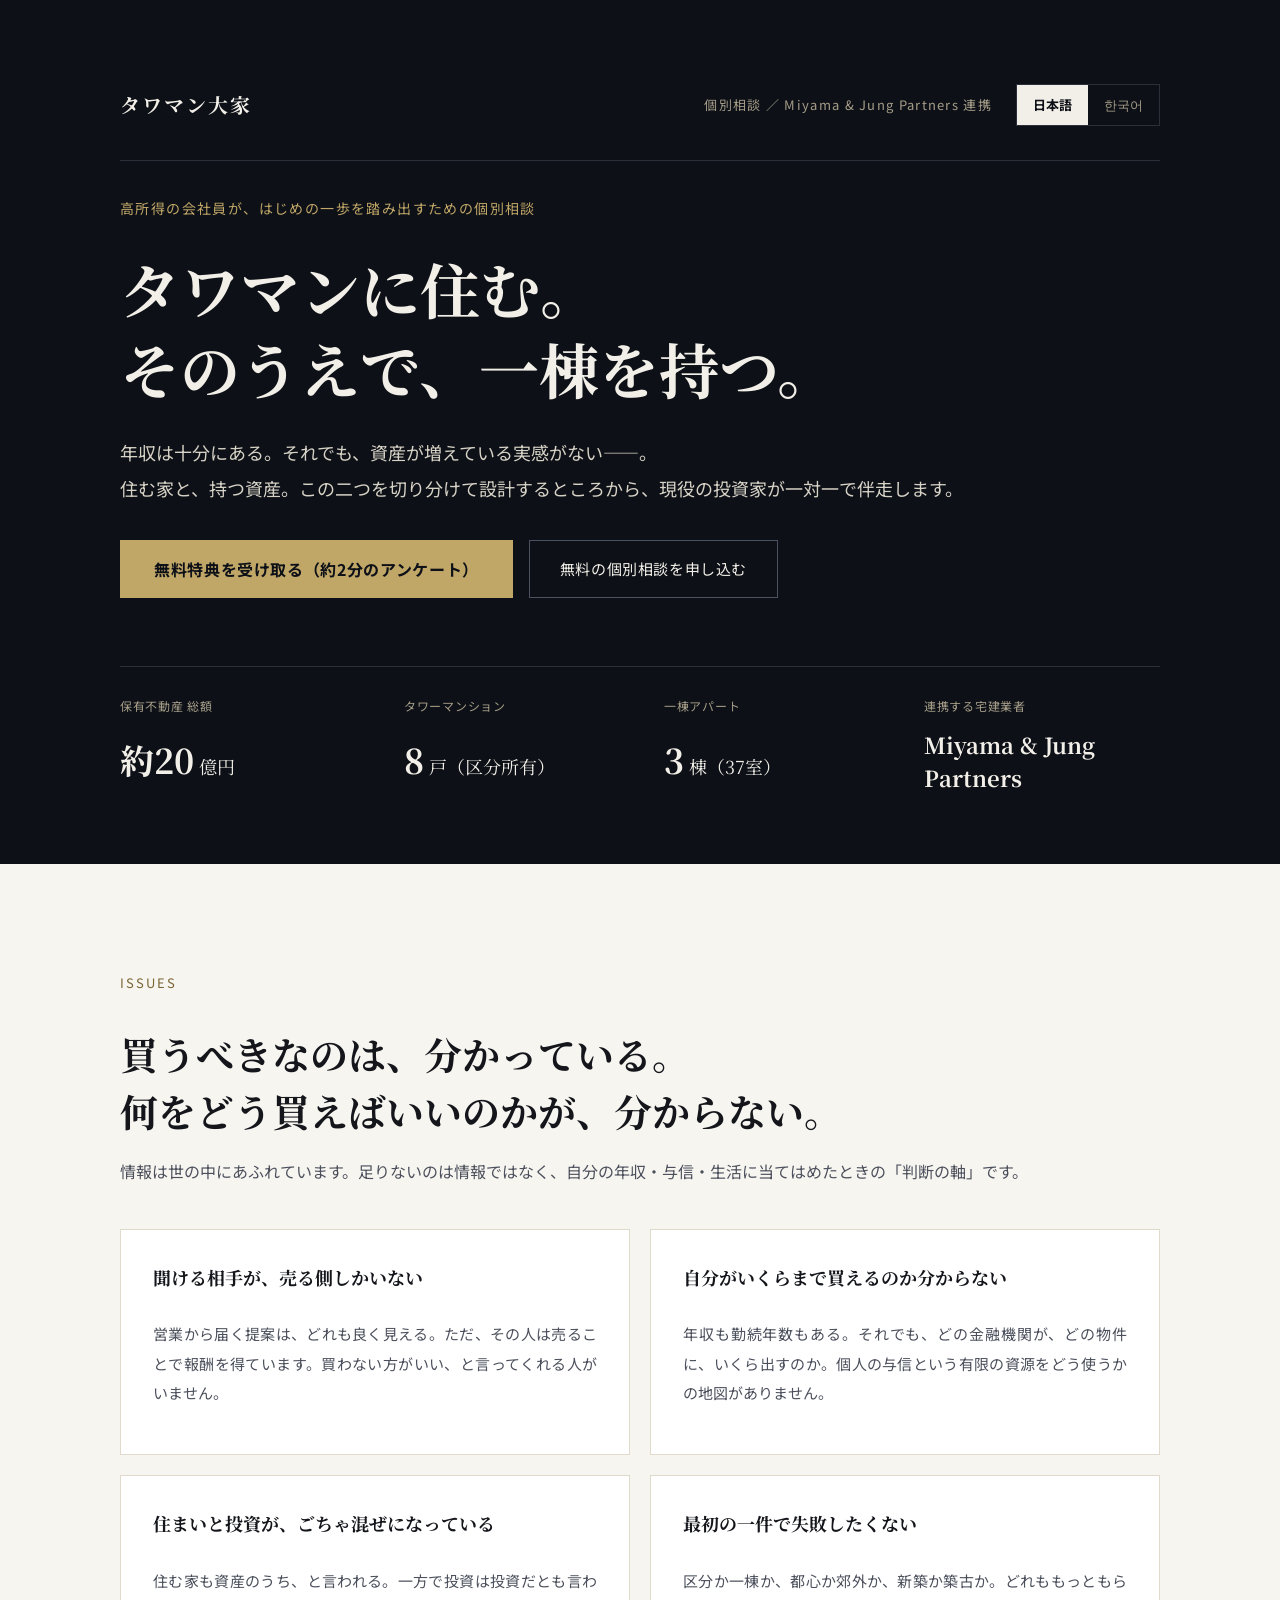
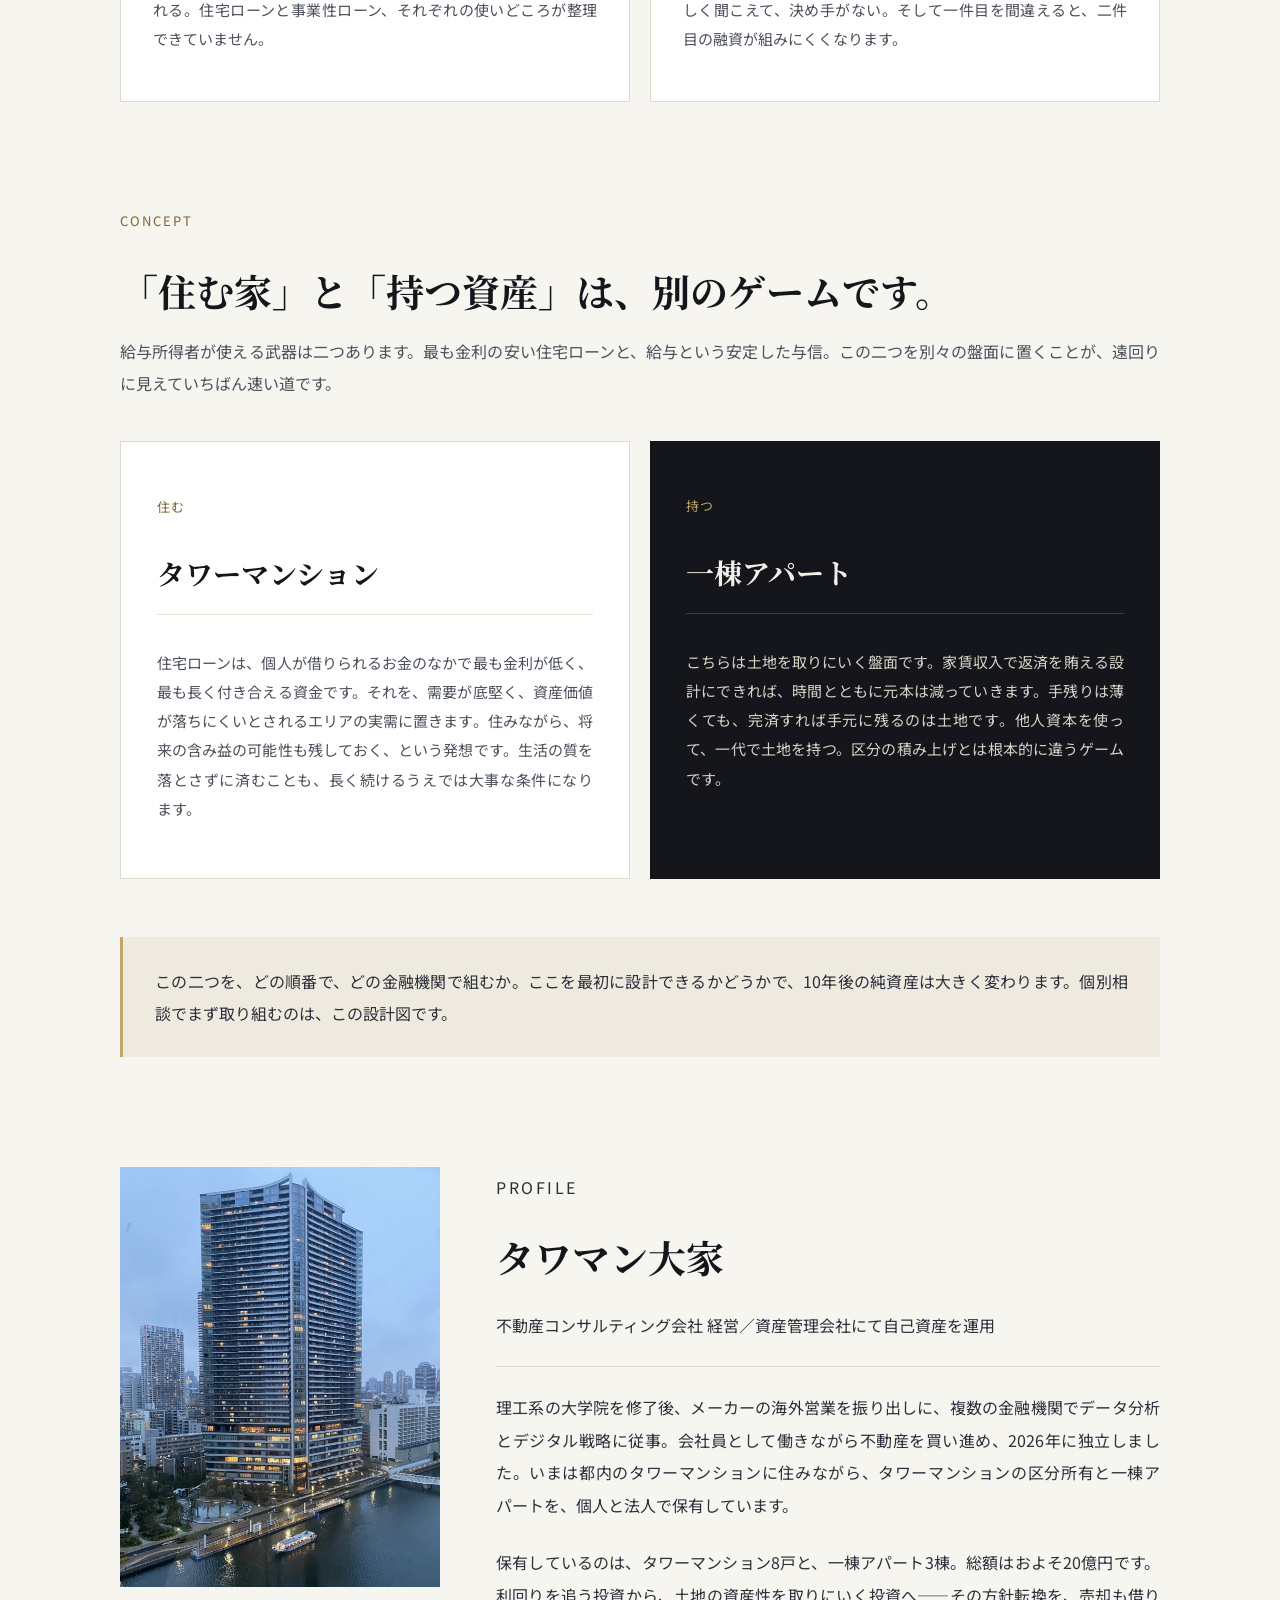
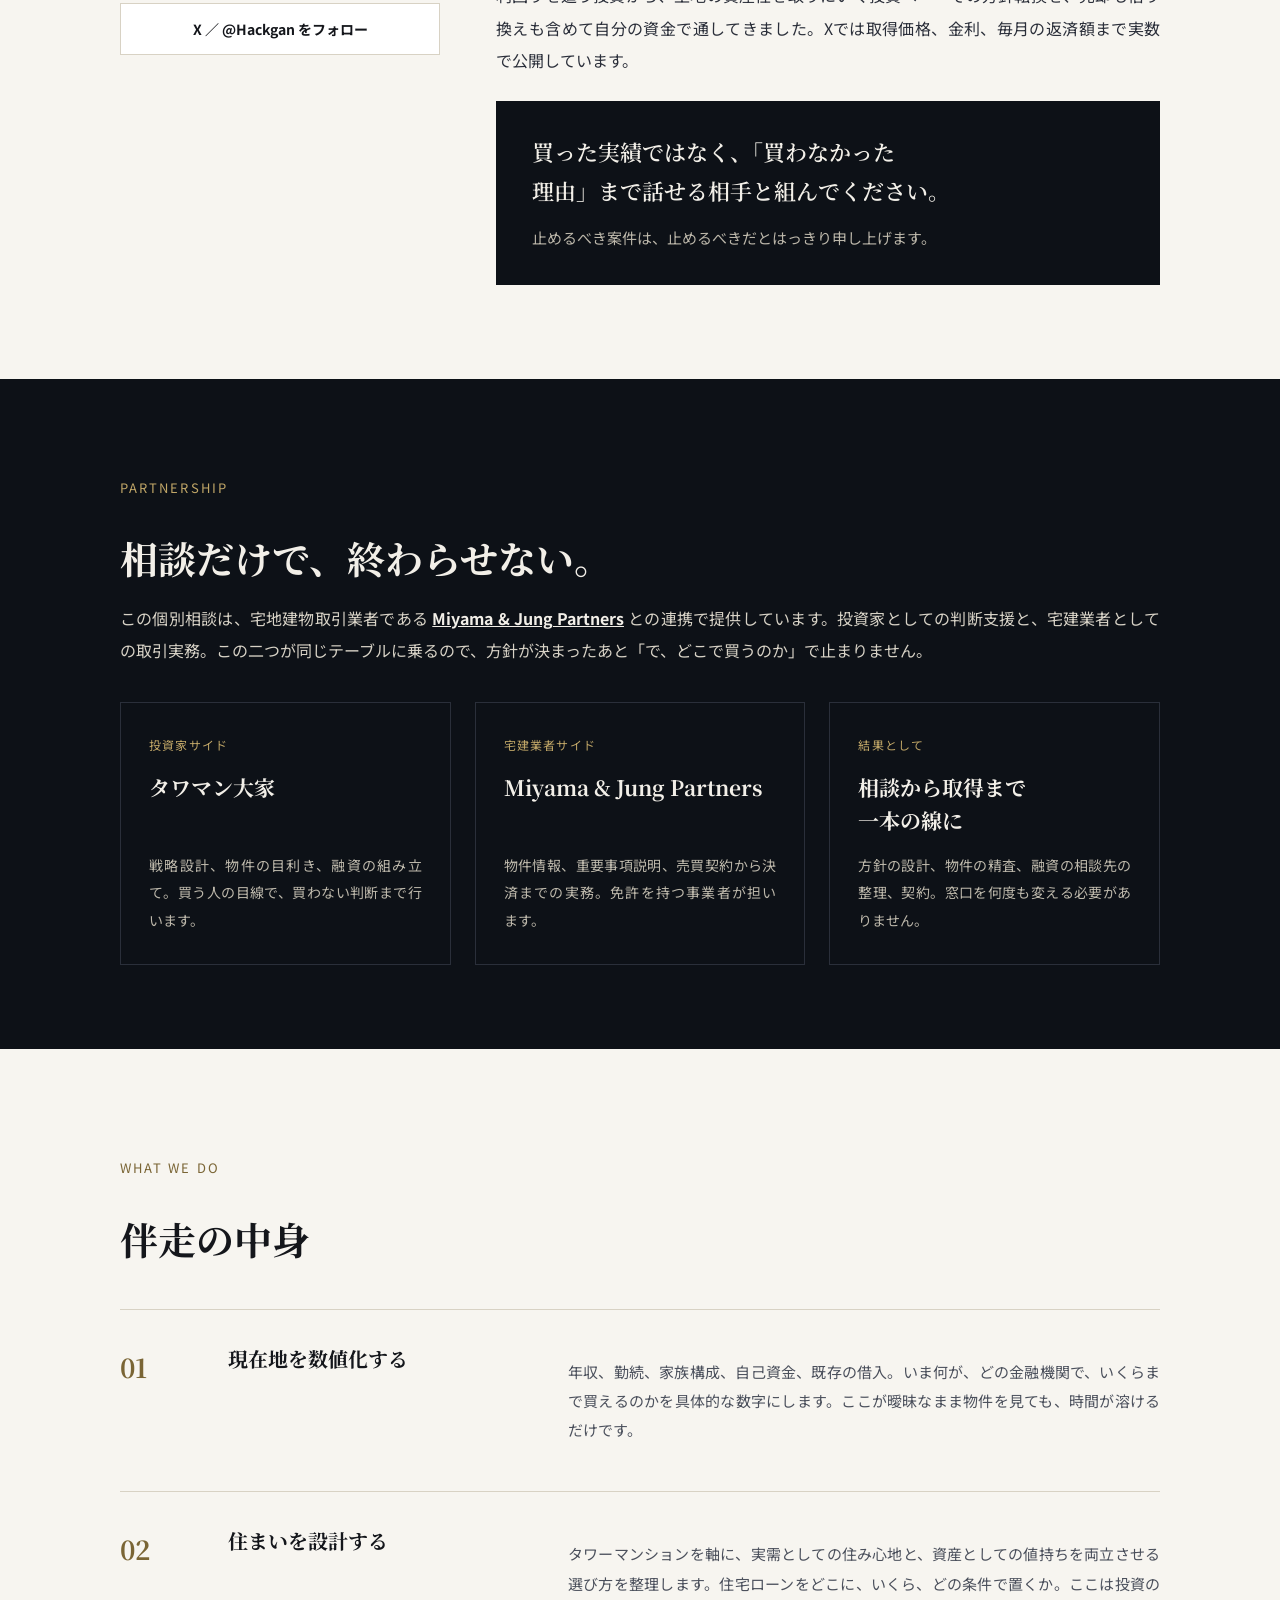
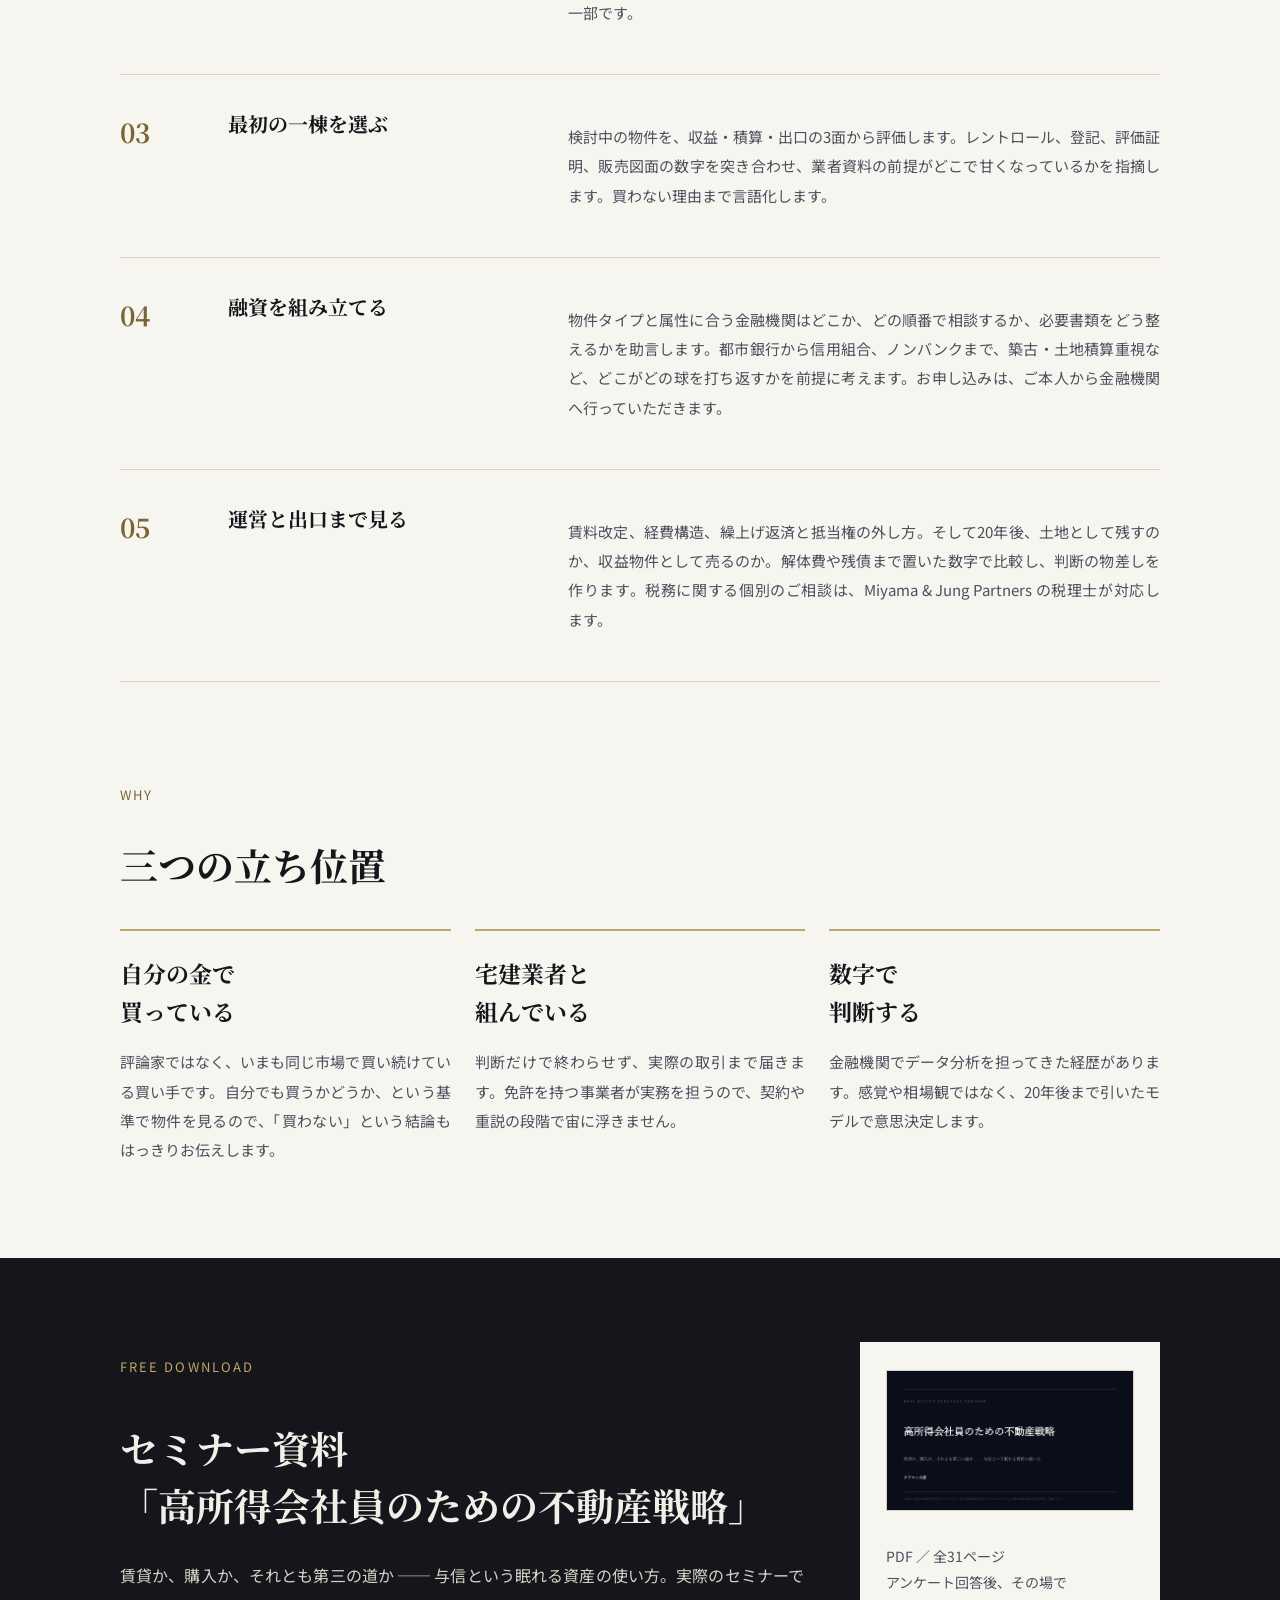
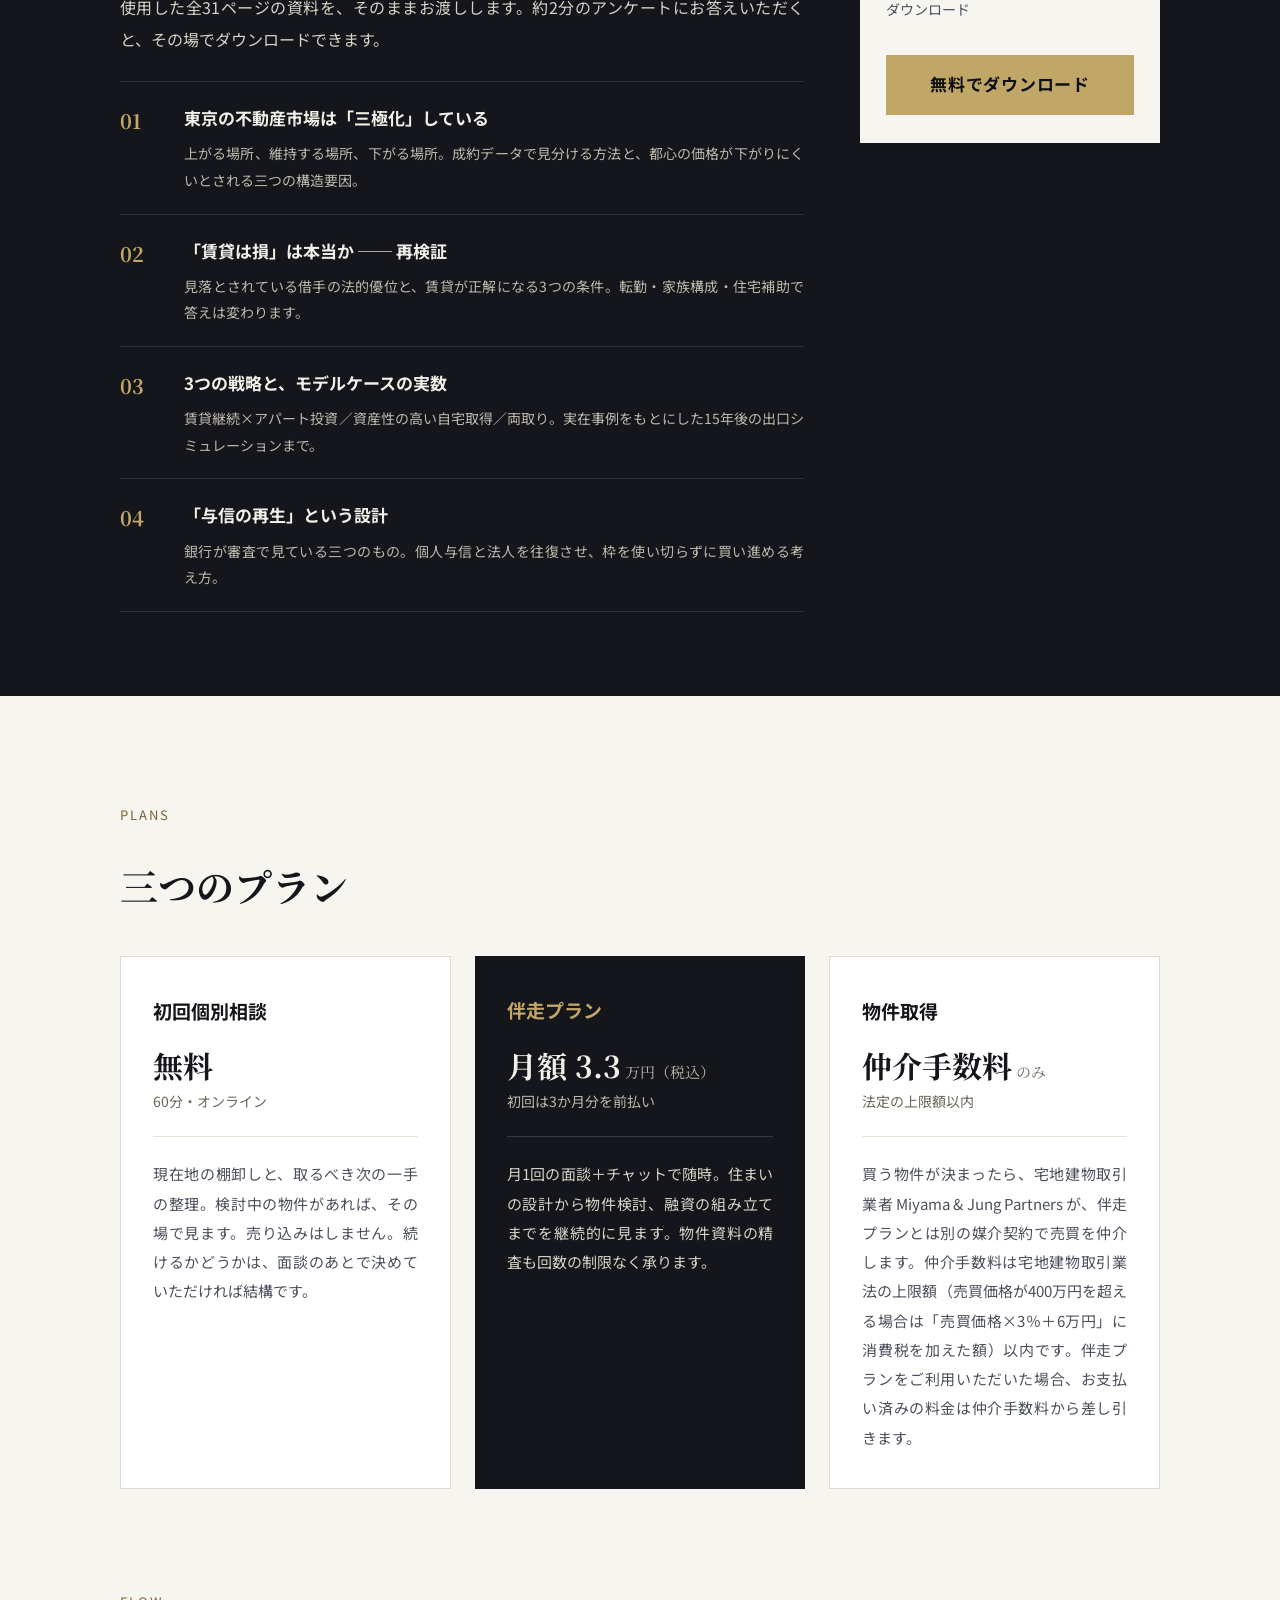
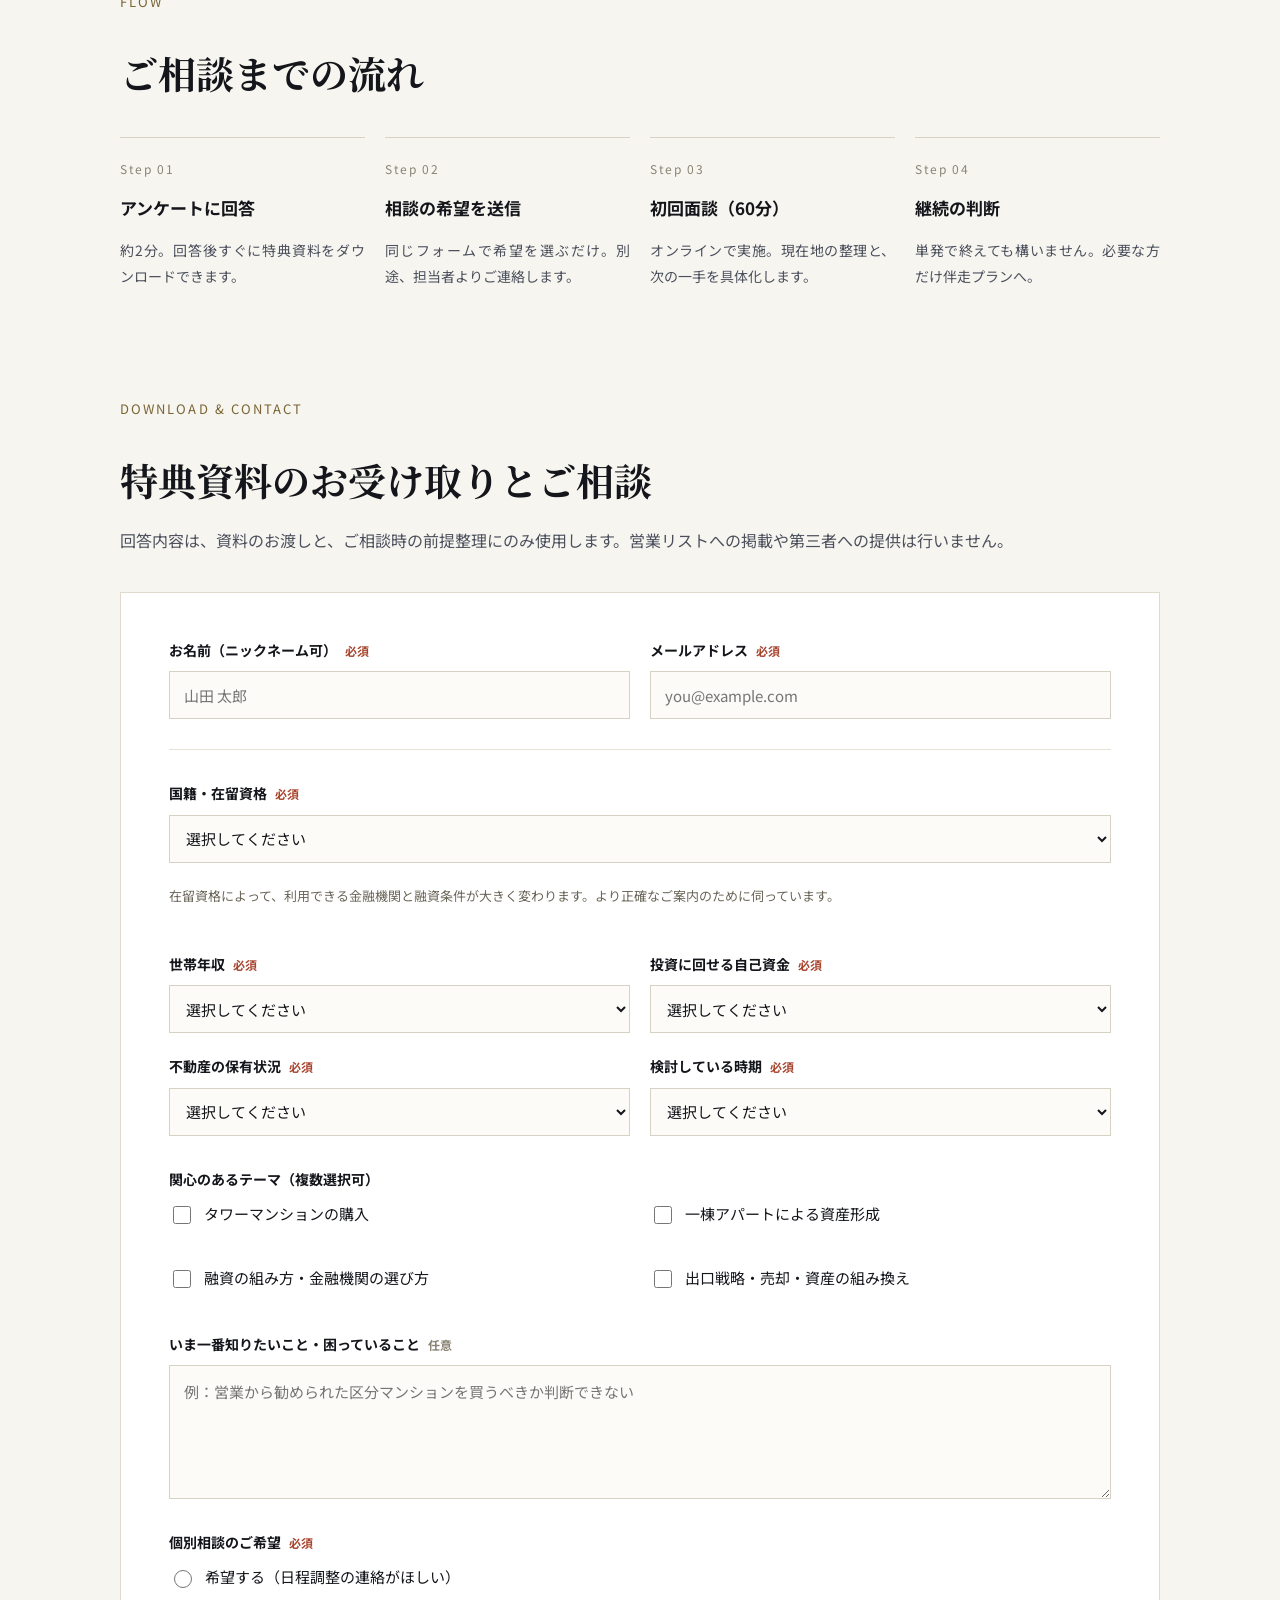
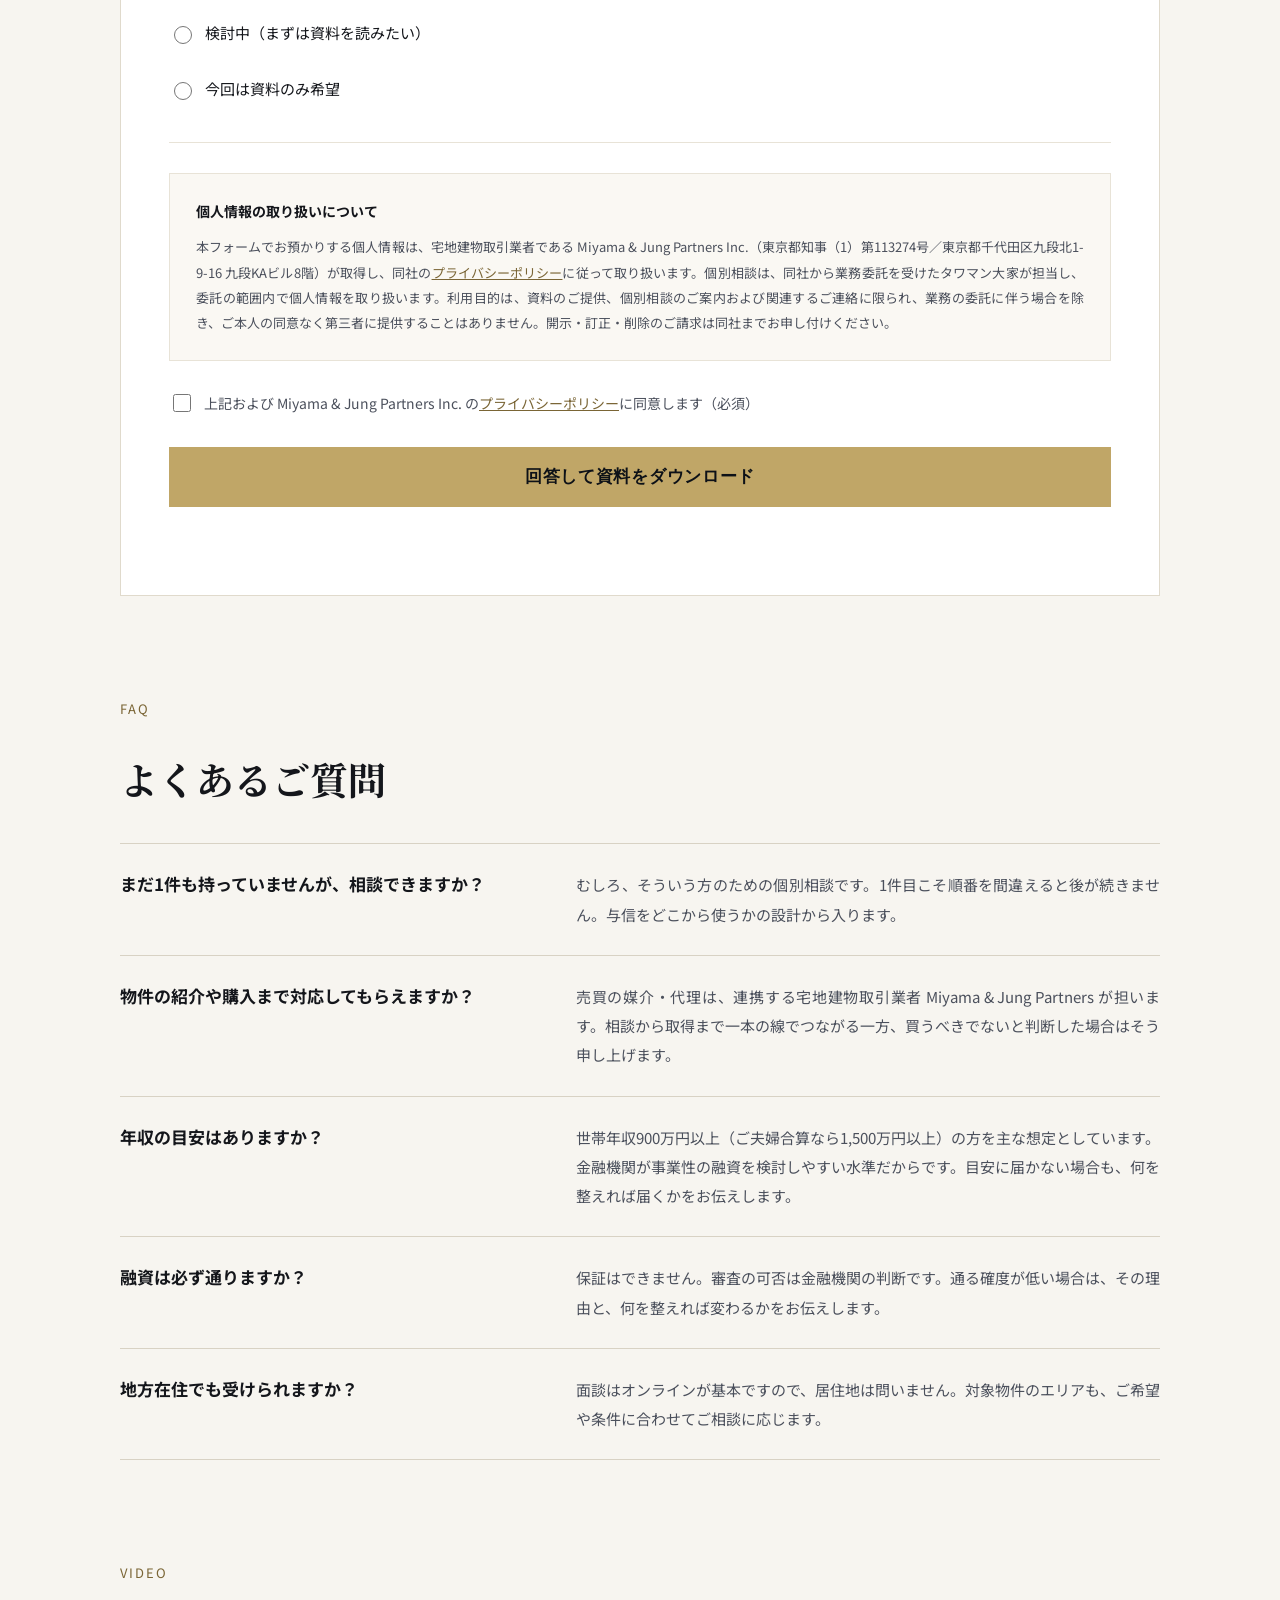
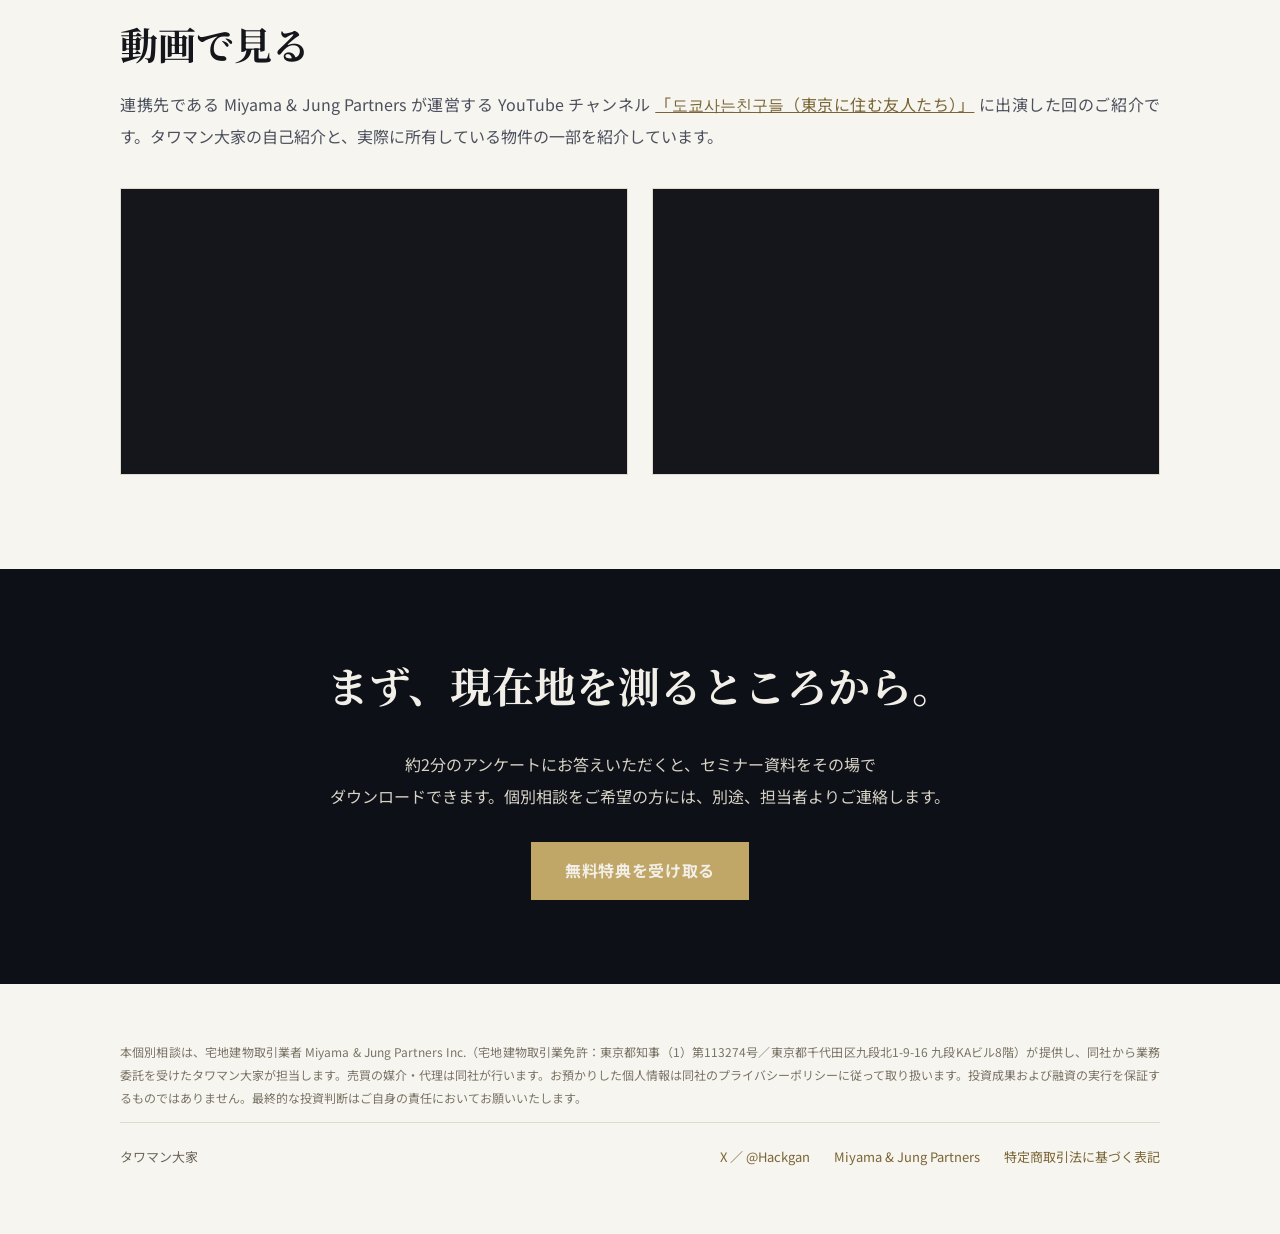
==== index.html @ a9596dfc "タワマン大家 個別相談 LP（日本語版・韓国語版） - 日韓2言語の静的LP、特定商取引法に基づく表記ページ - Google フォームへの非同期送信と特典PDFのダウンロード導線 - Netlify" ====
<!doctype html>
<html lang="ja">
<head>
<meta charset="utf-8">
<meta name="viewport" content="width=device-width, initial-scale=1">
<title>タワマンに住む。そのうえで、一棟を持つ。｜タワマン大家 個別相談</title>
<meta name="description" content="高所得の会社員が、はじめの一歩を踏み出すための個別相談。住む家と持つ資産を切り分けて設計するところから、現役の投資家が一対一で伴走します。宅地建物取引業者 Miyama &amp; Jung Partners 連携。">
<link rel="canonical" href="https://tawamanoya-miyama.netlify.app/">
<link rel="alternate" hreflang="ja" href="https://tawamanoya-miyama.netlify.app/">
<link rel="alternate" hreflang="ko" href="https://tawamanoya-miyama.netlify.app/ko/">
<link rel="alternate" hreflang="x-default" href="https://tawamanoya-miyama.netlify.app/">

<meta property="og:type" content="website">
<meta property="og:title" content="タワマンに住む。そのうえで、一棟を持つ。">
<meta property="og:description" content="高所得の会社員のための不動産個別相談。初回60分は無料。">
<meta property="og:image" content="https://tawamanoya-miyama.netlify.app/assets/tower.jpg">
<meta property="og:locale" content="ja_JP">
<meta property="og:locale:alternate" content="ko_KR">
<meta name="twitter:card" content="summary_large_image">

<link rel="preconnect" href="https://fonts.googleapis.com">
<link rel="preconnect" href="https://fonts.gstatic.com" crossorigin>
<link rel="stylesheet" href="https://fonts.googleapis.com/css2?family=Noto+Serif+JP:wght@400;600;700&family=Noto+Sans+JP:wght@400;500;700&display=swap">
<link rel="stylesheet" href="assets/style.css">
</head>
<body>

<!-- ============================== HERO ============================== -->
<header class="hero">
  <div class="wrap">

    <div class="topbar">
      <div class="brand">タワマン大家</div>
      <div class="topbar-right">
        <div class="partner-note">個別相談 ／ Miyama &amp; Jung Partners 連携</div>
        <nav class="langswitch" aria-label="言語切り替え">
          <span class="is-active" aria-current="true">日本語</span>
          <a href="ko/" hreflang="ko" lang="ko">한국어</a>
        </nav>
      </div>
    </div>

    <div class="rule-dark"></div>

    <p class="hero-kicker">高所得の会社員が、はじめの一歩を踏み出すための個別相談</p>
    <h1>タワマンに住む。<br>そのうえで、一棟を持つ。</h1>
    <p class="hero-lead">年収は十分にある。それでも、資産が増えている実感がない——。<br>住む家と、持つ資産。この二つを切り分けて設計するところから、現役の投資家が一対一で伴走します。</p>

    <div class="cta-row">
      <a class="btn" href="#form">無料特典を受け取る（約2分のアンケート）</a>
      <a class="btn btn--ghost" href="#form">無料の個別相談を申し込む</a>
    </div>

    <div class="stats">
      <div class="stat">
        <div class="stat-label">保有不動産 総額</div>
        <div class="stat-value">約20<small> 億円</small></div>
      </div>
      <div class="stat">
        <div class="stat-label">タワーマンション</div>
        <div class="stat-value">8<small> 戸（区分所有）</small></div>
      </div>
      <div class="stat">
        <div class="stat-label">一棟アパート</div>
        <div class="stat-value">3<small> 棟（37室）</small></div>
      </div>
      <div class="stat">
        <div class="stat-label">連携する宅建業者</div>
        <div class="stat-value stat-value--text">Miyama &amp; Jung Partners</div>
      </div>
    </div>

  </div>
</header>

<main>

<!-- ============================== 課題 ============================== -->
<section class="section">
  <div class="wrap stack gap-42">
    <div class="stack gap-16">
      <p class="eyebrow">Issues</p>
      <h2 class="h2">買うべきなのは、分かっている。<br>何をどう買えばいいのかが、分からない。</h2>
      <p class="lead">情報は世の中にあふれています。足りないのは情報ではなく、自分の年収・与信・生活に当てはめたときの「判断の軸」です。</p>
    </div>

    <div class="grid grid-2">
      <div class="card">
        <h3 class="card-title">聞ける相手が、売る側しかいない</h3>
        <p class="card-body">営業から届く提案は、どれも良く見える。ただ、その人は売ることで報酬を得ています。買わない方がいい、と言ってくれる人がいません。</p>
      </div>
      <div class="card">
        <h3 class="card-title">自分がいくらまで買えるのか分からない</h3>
        <p class="card-body">年収も勤続年数もある。それでも、どの金融機関が、どの物件に、いくら出すのか。個人の与信という有限の資源をどう使うかの地図がありません。</p>
      </div>
      <div class="card">
        <h3 class="card-title">住まいと投資が、ごちゃ混ぜになっている</h3>
        <p class="card-body">住む家も資産のうち、と言われる。一方で投資は投資だとも言われる。住宅ローンと事業性ローン、それぞれの使いどころが整理できていません。</p>
      </div>
      <div class="card">
        <h3 class="card-title">最初の一件で失敗したくない</h3>
        <p class="card-body">区分か一棟か、都心か郊外か、新築か築古か。どれももっともらしく聞こえて、決め手がない。そして一件目を間違えると、二件目の融資が組みにくくなります。</p>
      </div>
    </div>
  </div>
</section>

<!-- ============================== コンセプト ============================== -->
<section class="section">
  <div class="wrap stack gap-42">
    <div class="stack gap-16">
      <p class="eyebrow">Concept</p>
      <h2 class="h2">「住む家」と「持つ資産」は、別のゲームです。</h2>
      <p class="lead">給与所得者が使える武器は二つあります。最も金利の安い住宅ローンと、給与という安定した与信。この二つを別々の盤面に置くことが、遠回りに見えていちばん速い道です。</p>
    </div>

    <div class="grid grid-2">
      <div class="card concept-card">
        <p class="kicker">住む</p>
        <h3>タワーマンション</h3>
        <div class="rule-soft"></div>
        <p class="card-body">住宅ローンは、個人が借りられるお金のなかで最も金利が低く、最も長く付き合える資金です。それを、需要が底堅く、資産価値が落ちにくいとされるエリアの実需に置きます。住みながら、将来の含み益の可能性も残しておく、という発想です。生活の質を落とさずに済むことも、長く続けるうえでは大事な条件になります。</p>
      </div>
      <div class="card concept-card concept-card--dark">
        <p class="kicker">持つ</p>
        <h3>一棟アパート</h3>
        <div class="rule-soft"></div>
        <p class="card-body">こちらは土地を取りにいく盤面です。家賃収入で返済を賄える設計にできれば、時間とともに元本は減っていきます。手残りは薄くても、完済すれば手元に残るのは土地です。他人資本を使って、一代で土地を持つ。区分の積み上げとは根本的に違うゲームです。</p>
      </div>
    </div>

    <p class="callout">この二つを、どの順番で、どの金融機関で組むか。ここを最初に設計できるかどうかで、10年後の純資産は大きく変わります。個別相談でまず取り組むのは、この設計図です。</p>
  </div>
</section>

<!-- ============================== プロフィール ============================== -->
<section class="section">
  <div class="wrap">
    <div class="profile">

      <div class="profile-aside">
        <img class="profile-photo" src="assets/tower.jpg" alt="タワーマンション" width="1232" height="1636" loading="lazy">
        <a class="btn-outline" href="https://x.com/Hackgan" target="_blank" rel="noopener">X ／ @Hackgan をフォロー</a>
      </div>

      <div class="profile-main">
        <p class="eyebrow">Profile</p>
        <h2 class="h2">タワマン大家</h2>
        <p class="profile-role">不動産コンサルティング会社 経営／資産管理会社にて自己資産を運用</p>
        <div class="rule"></div>
        <p>理工系の大学院を修了後、メーカーの海外営業を振り出しに、複数の金融機関でデータ分析とデジタル戦略に従事。会社員として働きながら不動産を買い進め、2026年に独立しました。いまは都内のタワーマンションに住みながら、タワーマンションの区分所有と一棟アパートを、個人と法人で保有しています。</p>
        <p>保有しているのは、タワーマンション8戸と、一棟アパート3棟。総額はおよそ20億円です。利回りを追う投資から、土地の資産性を取りにいく投資へ——その方針転換を、売却も借り換えも含めて自分の資金で通してきました。Xでは取得価格、金利、毎月の返済額まで実数で公開しています。</p>

        <div class="quote">
          <p class="quote-main">買った実績ではなく、「買わなかった理由」まで話せる相手と組んでください。</p>
          <p class="quote-sub">止めるべき案件は、止めるべきだとはっきり申し上げます。</p>
        </div>
      </div>

    </div>
  </div>
</section>

<!-- ============================== Miyama 連携 ============================== -->
<section class="band">
  <div class="wrap stack gap-36">
    <div class="stack gap-16">
      <p class="eyebrow">Partnership</p>
      <h2 class="h2">相談だけで、終わらせない。</h2>
      <p class="lead">この個別相談は、宅地建物取引業者である <a href="https://www.miyamaandjung.com/" target="_blank" rel="noopener">Miyama &amp; Jung Partners</a> との連携で提供しています。投資家としての判断支援と、宅建業者としての取引実務。この二つが同じテーブルに乗るので、方針が決まったあと「で、どこで買うのか」で止まりません。</p>
    </div>

    <div class="grid grid-3">
      <div class="pcard">
        <p class="kicker">投資家サイド</p>
        <h3>タワマン大家</h3>
        <p>戦略設計、物件の目利き、融資の組み立て。買う人の目線で、買わない判断まで行います。</p>
      </div>
      <div class="pcard">
        <p class="kicker">宅建業者サイド</p>
        <h3>Miyama &amp; Jung Partners</h3>
        <p>物件情報、重要事項説明、売買契約から決済までの実務。免許を持つ事業者が担います。</p>
      </div>
      <div class="pcard">
        <p class="kicker">結果として</p>
        <h3>相談から取得まで一本の線に</h3>
        <p>方針の設計、物件の精査、融資の相談先の整理、契約。窓口を何度も変える必要がありません。</p>
      </div>
    </div>
  </div>
</section>

<!-- ============================== 伴走の中身 ============================== -->
<section class="section" id="menu">
  <div class="wrap stack gap-42">
    <div class="stack gap-16">
      <p class="eyebrow">What we do</p>
      <h2 class="h2">伴走の中身</h2>
    </div>

    <div class="numlist">
      <div class="numrow">
        <div class="no">01</div>
        <h3 class="title">現在地を数値化する</h3>
        <p class="body">年収、勤続、家族構成、自己資金、既存の借入。いま何が、どの金融機関で、いくらまで買えるのかを具体的な数字にします。ここが曖昧なまま物件を見ても、時間が溶けるだけです。</p>
      </div>
      <div class="numrow">
        <div class="no">02</div>
        <h3 class="title">住まいを設計する</h3>
        <p class="body">タワーマンションを軸に、実需としての住み心地と、資産としての値持ちを両立させる選び方を整理します。住宅ローンをどこに、いくら、どの条件で置くか。ここは投資の一部です。</p>
      </div>
      <div class="numrow">
        <div class="no">03</div>
        <h3 class="title">最初の一棟を選ぶ</h3>
        <p class="body">検討中の物件を、収益・積算・出口の3面から評価します。レントロール、登記、評価証明、販売図面の数字を突き合わせ、業者資料の前提がどこで甘くなっているかを指摘します。買わない理由まで言語化します。</p>
      </div>
      <div class="numrow">
        <div class="no">04</div>
        <h3 class="title">融資を組み立てる</h3>
        <p class="body">物件タイプと属性に合う金融機関はどこか、どの順番で相談するか、必要書類をどう整えるかを助言します。都市銀行から信用組合、ノンバンクまで、築古・土地積算重視など、どこがどの球を打ち返すかを前提に考えます。お申し込みは、ご本人から金融機関へ行っていただきます。</p>
      </div>
      <div class="numrow">
        <div class="no">05</div>
        <h3 class="title">運営と出口まで見る</h3>
        <p class="body">賃料改定、経費構造、繰上げ返済と抵当権の外し方。そして20年後、土地として残すのか、収益物件として売るのか。解体費や残債まで置いた数字で比較し、判断の物差しを作ります。税務に関する個別のご相談は、Miyama &amp; Jung Partners の税理士が対応します。</p>
      </div>
    </div>
  </div>
</section>

<!-- ============================== 三つの立ち位置 ============================== -->
<section class="section--tight">
  <div class="wrap stack gap-36">
    <div class="stack gap-16">
      <p class="eyebrow">Why</p>
      <h2 class="h2">三つの立ち位置</h2>
    </div>
    <div class="grid grid-3">
      <div class="why">
        <h3>自分の金で<br>買っている</h3>
        <p>評論家ではなく、いまも同じ市場で買い続けている買い手です。自分でも買うかどうか、という基準で物件を見るので、「買わない」という結論もはっきりお伝えします。</p>
      </div>
      <div class="why">
        <h3>宅建業者と<br>組んでいる</h3>
        <p>判断だけで終わらせず、実際の取引まで届きます。免許を持つ事業者が実務を担うので、契約や重説の段階で宙に浮きません。</p>
      </div>
      <div class="why">
        <h3>数字で<br>判断する</h3>
        <p>金融機関でデータ分析を担ってきた経歴があります。感覚や相場観ではなく、20年後まで引いたモデルで意思決定します。</p>
      </div>
    </div>
  </div>
</section>

<!-- ============================== 無料特典 ============================== -->
<section class="band--soft" id="gift">
  <div class="wrap">
    <div class="gift">

      <div class="gift-main">
        <p class="eyebrow">Free download</p>
        <h2 class="h2">セミナー資料<br>「高所得会社員のための不動産戦略」</h2>
        <p class="lead">賃貸か、購入か、それとも第三の道か ── 与信という眠れる資産の使い方。実際のセミナーで使用した全31ページの資料を、そのままお渡しします。約2分のアンケートにお答えいただくと、その場でダウンロードできます。</p>

        <div class="gift-list">
          <div class="gift-item">
            <div class="no">01</div>
            <div>
              <div class="t">東京の不動産市場は「三極化」している</div>
              <div class="d">上がる場所、維持する場所、下がる場所。成約データで見分ける方法と、都心の価格が下がりにくいとされる三つの構造要因。</div>
            </div>
          </div>
          <div class="gift-item">
            <div class="no">02</div>
            <div>
              <div class="t">「賃貸は損」は本当か ── 再検証</div>
              <div class="d">見落とされている借手の法的優位と、賃貸が正解になる3つの条件。転勤・家族構成・住宅補助で答えは変わります。</div>
            </div>
          </div>
          <div class="gift-item">
            <div class="no">03</div>
            <div>
              <div class="t">3つの戦略と、モデルケースの実数</div>
              <div class="d">賃貸継続×アパート投資／資産性の高い自宅取得／両取り。実在事例をもとにした15年後の出口シミュレーションまで。</div>
            </div>
          </div>
          <div class="gift-item">
            <div class="no">04</div>
            <div>
              <div class="t">「与信の再生」という設計</div>
              <div class="d">銀行が審査で見ている三つのもの。個人与信と法人を往復させ、枠を使い切らずに買い進める考え方。</div>
            </div>
          </div>
        </div>
      </div>

      <aside class="gift-aside">
        <img src="assets/seminar-cover.jpg" alt="セミナー資料の表紙" width="2000" height="1125" loading="lazy">
        <p class="gift-meta">PDF ／ 全31ページ<br>アンケート回答後、その場でダウンロード</p>
        <a class="btn btn--block" href="#form">無料でダウンロード</a>
      </aside>

    </div>
  </div>
</section>

<!-- ============================== プラン ============================== -->
<section class="section">
  <div class="wrap stack gap-42">
    <div class="stack gap-16">
      <p class="eyebrow">Plans</p>
      <h2 class="h2">三つのプラン</h2>
    </div>

    <div class="grid grid-3 plans">
      <div class="plan">
        <div class="plan-name">初回個別相談</div>
        <div class="plan-price">無料</div>
        <div class="plan-note">60分・オンライン</div>
        <div class="rule-soft"></div>
        <p class="plan-body">現在地の棚卸しと、取るべき次の一手の整理。検討中の物件があれば、その場で見ます。売り込みはしません。続けるかどうかは、面談のあとで決めていただければ結構です。</p>
      </div>
      <div class="plan plan--dark">
        <div class="plan-name">伴走プラン</div>
        <div class="plan-price">月額 3.3<small> 万円（税込）</small></div>
        <div class="plan-note">初回は3か月分を前払い</div>
        <div class="rule-soft"></div>
        <p class="plan-body">月1回の面談＋チャットで随時。住まいの設計から物件検討、融資の組み立てまでを継続的に見ます。物件資料の精査も回数の制限なく承ります。</p>
      </div>
      <div class="plan">
        <div class="plan-name">物件取得</div>
        <div class="plan-price">仲介手数料<small> のみ</small></div>
        <div class="plan-note">法定の上限額以内</div>
        <div class="rule-soft"></div>
        <p class="plan-body">買う物件が決まったら、宅地建物取引業者 Miyama &amp; Jung Partners が、伴走プランとは別の媒介契約で売買を仲介します。仲介手数料は宅地建物取引業法の上限額（売買価格が400万円を超える場合は「売買価格×3％＋6万円」に消費税を加えた額）以内です。伴走プランをご利用いただいた場合、お支払い済みの料金は仲介手数料から差し引きます。</p>
      </div>
    </div>
  </div>
</section>

<!-- ============================== 流れ ============================== -->
<section class="section--tight">
  <div class="wrap stack gap-36">
    <div class="stack gap-16">
      <p class="eyebrow">Flow</p>
      <h2 class="h2">ご相談までの流れ</h2>
    </div>
    <div class="grid grid-4">
      <div class="step">
        <div class="n">Step 01</div>
        <div class="t">アンケートに回答</div>
        <div class="d">約2分。回答後すぐに特典資料をダウンロードできます。</div>
      </div>
      <div class="step">
        <div class="n">Step 02</div>
        <div class="t">相談の希望を送信</div>
        <div class="d">同じフォームで希望を選ぶだけ。別途、担当者よりご連絡します。</div>
      </div>
      <div class="step">
        <div class="n">Step 03</div>
        <div class="t">初回面談（60分）</div>
        <div class="d">オンラインで実施。現在地の整理と、次の一手を具体化します。</div>
      </div>
      <div class="step">
        <div class="n">Step 04</div>
        <div class="t">継続の判断</div>
        <div class="d">単発で終えても構いません。必要な方だけ伴走プランへ。</div>
      </div>
    </div>
  </div>
</section>

<!-- ============================== フォーム ============================== -->
<section class="section" id="form">
  <div class="wrap stack gap-36">
    <div class="stack gap-16">
      <p class="eyebrow">Download &amp; contact</p>
      <h2 class="h2">特典資料のお受け取りとご相談</h2>
      <p class="lead">回答内容は、資料のお渡しと、ご相談時の前提整理にのみ使用します。営業リストへの掲載や第三者への提供は行いません。</p>
    </div>

    <!-- 送信処理は assets/form.js（Google フォームへ非同期送信） -->
    <form class="formcard" action="#" method="post" novalidate
          data-gform data-lang="日本語"
          data-msg-invalid="未入力の必須項目があります。赤く表示された項目をご確認ください。"
          data-msg-sending="送信しています…"
          data-msg-submit="回答して資料をダウンロード"
          data-msg-error="送信できませんでした。通信環境をご確認のうえ、もう一度お試しください。">

      <div class="grid grid-2">
        <div class="field">
          <label for="f-name">お名前（ニックネーム可）<span class="req">必須</span></label>
          <input id="f-name" name="name" type="text" placeholder="山田 太郎" required autocomplete="name">
        </div>
        <div class="field">
          <label for="f-mail">メールアドレス<span class="req">必須</span></label>
          <input id="f-mail" name="email" type="email" placeholder="you@example.com" required autocomplete="email">
        </div>
      </div>

      <div class="rule-soft"></div>

      <div class="field">
        <label for="f-visa">国籍・在留資格<span class="req">必須</span></label>
        <select id="f-visa" name="residency" required>
          <option value="">選択してください</option>
          <option>日本国籍</option>
          <option>永住者・特別永住者</option>
          <option>日本人の配偶者等・永住者の配偶者等</option>
          <option>経営・管理</option>
          <option>就労資格（技術・人文知識・国際業務 など）</option>
          <option>その他の在留資格</option>
          <option>日本非居住（海外にお住まい）</option>
        </select>
        <p class="hint">在留資格によって、利用できる金融機関と融資条件が大きく変わります。より正確なご案内のために伺っています。</p>
      </div>

      <div class="grid grid-2">
        <div class="field">
          <label for="f-income">世帯年収<span class="req">必須</span></label>
          <select id="f-income" name="income" required>
            <option value="">選択してください</option>
            <option>〜900万円</option>
            <option>900〜1,500万円</option>
            <option>1,500〜2,500万円</option>
            <option>2,500万円〜</option>
          </select>
        </div>
        <div class="field">
          <label for="f-cash">投資に回せる自己資金<span class="req">必須</span></label>
          <select id="f-cash" name="equity" required>
            <option value="">選択してください</option>
            <option>〜500万円</option>
            <option>500〜1,000万円</option>
            <option>1,000〜3,000万円</option>
            <option>3,000万円〜</option>
          </select>
        </div>
        <div class="field">
          <label for="f-own">不動産の保有状況<span class="req">必須</span></label>
          <select id="f-own" name="holdings" required>
            <option value="">選択してください</option>
            <option>まだ持っていない</option>
            <option>自宅のみ（賃貸中の物件はなし）</option>
            <option>投資用を1件保有</option>
            <option>投資用を2件以上保有</option>
          </select>
        </div>
        <div class="field">
          <label for="f-when">検討している時期<span class="req">必須</span></label>
          <select id="f-when" name="timing" required>
            <option value="">選択してください</option>
            <option>すぐにでも（3か月以内）</option>
            <option>半年以内</option>
            <option>1年以内</option>
            <option>まだ情報収集の段階</option>
          </select>
        </div>
      </div>

      <fieldset>
        <legend class="fieldset-label">関心のあるテーマ（複数選択可）</legend>
        <div class="grid grid-2">
          <div class="choice">
            <input id="f-t1" name="topics" type="checkbox" value="湾岸タワーマンションの購入">
            <label for="f-t1">タワーマンションの購入</label>
          </div>
          <div class="choice">
            <input id="f-t2" name="topics" type="checkbox" value="一棟アパートによる資産形成">
            <label for="f-t2">一棟アパートによる資産形成</label>
          </div>
          <div class="choice">
            <input id="f-t3" name="topics" type="checkbox" value="融資の組み方・金融機関の選び方">
            <label for="f-t3">融資の組み方・金融機関の選び方</label>
          </div>
          <div class="choice">
            <input id="f-t4" name="topics" type="checkbox" value="出口戦略・売却・資産の組み換え">
            <label for="f-t4">出口戦略・売却・資産の組み換え</label>
          </div>
        </div>
      </fieldset>

      <div class="field">
        <label for="f-free">いま一番知りたいこと・困っていること<span class="opt">任意</span></label>
        <textarea id="f-free" name="message" rows="4" placeholder="例：営業から勧められた区分マンションを買うべきか判断できない"></textarea>
      </div>

      <fieldset>
        <legend class="fieldset-label">個別相談のご希望<span class="req">必須</span></legend>
        <div class="choice">
          <input id="f-c1" name="consult" type="radio" value="希望する" required>
          <label for="f-c1">希望する（日程調整の連絡がほしい）</label>
        </div>
        <div class="choice">
          <input id="f-c2" name="consult" type="radio" value="検討中">
          <label for="f-c2">検討中（まずは資料を読みたい）</label>
        </div>
        <div class="choice">
          <input id="f-c3" name="consult" type="radio" value="資料のみ">
          <label for="f-c3">今回は資料のみ希望</label>
        </div>
      </fieldset>

      <div class="rule-soft"></div>

      <div class="privacy-box">
        <div class="fieldset-label">個人情報の取り扱いについて</div>
        <!-- TODO: プライバシーポリシーのURLを差し替え -->
        <p>本フォームでお預かりする個人情報は、宅地建物取引業者である Miyama &amp; Jung Partners Inc.（東京都知事（1）第113274号／東京都千代田区九段北1-9-16 九段KAビル8階）が取得し、同社の<a href="#privacy-policy">プライバシーポリシー</a>に従って取り扱います。個別相談は、同社から業務委託を受けたタワマン大家が担当し、委託の範囲内で個人情報を取り扱います。利用目的は、資料のご提供、個別相談のご案内および関連するご連絡に限られ、業務の委託に伴う場合を除き、ご本人の同意なく第三者に提供することはありません。開示・訂正・削除のご請求は同社までお申し付けください。</p>
      </div>

      <div class="consent">
        <input id="f-agree" name="consent" type="checkbox" value="同意する" required>
        <label for="f-agree">上記および Miyama &amp; Jung Partners Inc. の<a href="#privacy-policy">プライバシーポリシー</a>に同意します（必須）</label>
      </div>

      <button class="btn btn--block" type="submit">回答して資料をダウンロード</button>

      <p class="form-status" role="status" aria-live="polite"></p>

    </form>

    <div class="formcard form-thanks" id="form-thanks" tabindex="-1" hidden>
      <p class="eyebrow">Thank you</p>
      <h3 class="thanks-title">ご回答ありがとうございました。</h3>
      <p>セミナー資料は下のボタンからダウンロードいただけます。個別相談をご希望の方には、担当者より数日以内にご連絡します。</p>
      <!-- href は送信完了後に assets/form.js が設定 -->
      <a class="btn" data-download="不動産戦略セミナー（無料配布版）.pdf" target="_blank" rel="noopener">セミナー資料をダウンロード（PDF・全31ページ）</a>
    </div>
  </div>
</section>

<!-- ============================== FAQ ============================== -->
<section class="section--tight">
  <div class="wrap stack gap-36">
    <div class="stack gap-16">
      <p class="eyebrow">FAQ</p>
      <h2 class="h2">よくあるご質問</h2>
    </div>
    <div class="faq">
      <div class="faq-row">
        <div class="faq-q">まだ1件も持っていませんが、相談できますか？</div>
        <div class="faq-a">むしろ、そういう方のための個別相談です。1件目こそ順番を間違えると後が続きません。与信をどこから使うかの設計から入ります。</div>
      </div>
      <div class="faq-row">
        <div class="faq-q">物件の紹介や購入まで対応してもらえますか？</div>
        <div class="faq-a">売買の媒介・代理は、連携する宅地建物取引業者 Miyama &amp; Jung Partners が担います。相談から取得まで一本の線でつながる一方、買うべきでないと判断した場合はそう申し上げます。</div>
      </div>
      <div class="faq-row">
        <div class="faq-q">年収の目安はありますか？</div>
        <div class="faq-a">世帯年収900万円以上（ご夫婦合算なら1,500万円以上）の方を主な想定としています。金融機関が事業性の融資を検討しやすい水準だからです。目安に届かない場合も、何を整えれば届くかをお伝えします。</div>
      </div>
      <div class="faq-row">
        <div class="faq-q">融資は必ず通りますか？</div>
        <div class="faq-a">保証はできません。審査の可否は金融機関の判断です。通る確度が低い場合は、その理由と、何を整えれば変わるかをお伝えします。</div>
      </div>
      <div class="faq-row">
        <div class="faq-q">地方在住でも受けられますか？</div>
        <div class="faq-a">面談はオンラインが基本ですので、居住地は問いません。対象物件のエリアも、ご希望や条件に合わせてご相談に応じます。</div>
      </div>
    </div>
  </div>
</section>

<!-- ============================== 動画 ============================== -->
<section class="section--tight">
  <div class="wrap stack gap-36">
    <div class="stack gap-16">
      <p class="eyebrow">Video</p>
      <h2 class="h2">動画で見る</h2>
      <p class="lead">連携先である Miyama &amp; Jung Partners が運営する YouTube チャンネル <a href="https://youtube.com/@tokyo_friends" target="_blank" rel="noopener">「도쿄사는친구들（東京に住む友人たち）」</a> に出演した回のご紹介です。タワマン大家の自己紹介と、実際に所有している物件の一部を紹介しています。</p>
    </div>

    <div class="video-grid">
      <div class="video-card">
        <div class="video-frame">
          <iframe src="https://www.youtube-nocookie.com/embed/N2vBpEbVolU" title="出演回 1" loading="lazy" allow="accelerometer; autoplay; clipboard-write; encrypted-media; gyroscope; picture-in-picture; web-share" referrerpolicy="strict-origin-when-cross-origin" allowfullscreen></iframe>
        </div>
      </div>
      <div class="video-card">
        <div class="video-frame">
          <iframe src="https://www.youtube-nocookie.com/embed/jfGLJX0hoYw" title="出演回 2" loading="lazy" allow="accelerometer; autoplay; clipboard-write; encrypted-media; gyroscope; picture-in-picture; web-share" referrerpolicy="strict-origin-when-cross-origin" allowfullscreen></iframe>
        </div>
      </div>
    </div>
  </div>
</section>

<!-- ============================== 最終CTA ============================== -->
<section class="band final">
  <div class="wrap">
    <h2 class="h2">まず、現在地を測るところから。</h2>
    <p class="lead">約2分のアンケートにお答えいただくと、セミナー資料をその場でダウンロードできます。個別相談をご希望の方には、別途、担当者よりご連絡します。</p>
    <a class="btn" href="#form">無料特典を受け取る</a>
  </div>
</section>

</main>

<!-- ============================== フッター ============================== -->
<footer class="footer" id="privacy-policy">
  <div class="wrap">
    <p class="footer-legal">本個別相談は、宅地建物取引業者 Miyama &amp; Jung Partners Inc.（宅地建物取引業免許：東京都知事（1）第113274号／東京都千代田区九段北1-9-16 九段KAビル8階）が提供し、同社から業務委託を受けたタワマン大家が担当します。売買の媒介・代理は同社が行います。お預かりした個人情報は同社のプライバシーポリシーに従って取り扱います。投資成果および融資の実行を保証するものではありません。最終的な投資判断はご自身の責任においてお願いいたします。</p>
    <div class="rule"></div>
    <div class="footer-row">
      <div>タワマン大家</div>
      <div class="footer-links">
        <a href="https://x.com/Hackgan" target="_blank" rel="noopener">X ／ @Hackgan</a>
        <a href="https://www.miyamaandjung.com/" target="_blank" rel="noopener">Miyama &amp; Jung Partners</a>
        <a href="tokushoho/">特定商取引法に基づく表記</a>
      </div>
    </div>
  </div>
</footer>

<script src="assets/form.js" defer></script>
</body>
</html>
---- assets/style.css ----
/* ==========================================================================
   タワマン大家 個別相談 LP
   共通スタイル（日本語版 / 韓国語版で共有）
   ========================================================================== */

:root {
  --ink:        #14161B;  /* 本文 */
  --ink-soft:   #4B505C;  /* 補足テキスト */
  --ink-mute:   #6B6659;  /* さらに薄い注記 */
  --paper:      #F7F5F0;  /* 背景 */
  --card:       #FFFFFF;
  --card-alt:   #FAF8F3;
  --line:       #E0DACC;  /* 罫線（明） */
  --line-soft:  #E8E3D7;
  --line-dark:  #D8D2C4;
  --deep:       #0D1117;  /* 濃紺セクション */
  --deep-2:     #14161B;
  --deep-line:  #2A2F3A;
  --on-deep:    #F2EFE8;
  --on-deep-2:  #D7D2C6;
  --on-deep-3:  #BDB8AB;
  --accent:     #C0A667;  /* 真鍮 */
  --accent-ink: #7A6535;  /* 明背景の上のアクセント文字 */
  --required:   #A8452F;

  --serif: "Noto Serif JP", "Yu Mincho", serif;
  --sans:  "Noto Sans JP", "Hiragino Kaku Gothic ProN", sans-serif;

  --wrap: 1120px;
}

/* 韓国語版は <html lang="ko"> でフォントを差し替え */
html[lang="ko"] {
  --serif: "Noto Serif KR", serif;
  --sans:  "Noto Sans KR", "Apple SD Gothic Neo", sans-serif;
}

*, *::before, *::after { box-sizing: border-box; }

html { scroll-behavior: smooth; }

body {
  margin: 0;
  background: var(--paper);
  color: var(--ink);
  font-family: var(--sans);
  -webkit-font-smoothing: antialiased;
  line-height: 1.9;
  /* 本文は禁則処理つきの両端揃え（右端をそろえる）。段落末の1〜2文字だけの行は避ける */
  line-break: strict;
  text-wrap: pretty;
}
html[lang="ko"] body { word-break: keep-all; }

p, dd, .card-body, .body, .d, .faq-a, .plan-body, .callout, .footer-legal {
  text-align: justify;
  text-justify: inter-character;
}

/* 見出し・短い要素は文節で折り返し、行の長さを均等に */
h1, h2, h3, .card-title, .faq-q, .title, .t, .quote-main, .plan-name, .stat-label,
.eyebrow, .kicker, .hero-kicker, label, legend, .btn, .final .lead, .gift-meta, .form-status {
  word-break: auto-phrase;
  text-align: start;
}
html[lang="ko"] :is(h1, h2, h3, .card-title, .faq-q, .title, .t, .quote-main, .plan-name, .stat-label,
.eyebrow, .kicker, .hero-kicker, label, legend, .btn, .final .lead, .gift-meta, .form-status) { word-break: keep-all; }
.quote-main, .final .lead { text-wrap: balance; }
.final .lead, .form-status { text-align: center; }
/* 韓国語はブラウザが両端揃えを字間で調整し単語内が間延びするため、左揃え＋単語単位の折り返しにする */
html[lang="ko"] :is(p, dd, .card-body, .body, .d, .faq-a, .plan-body, .callout, .footer-legal):not(.final .lead) { text-align: start; }

img { max-width: 100%; height: auto; display: block; }

[hidden] { display: none !important; }

a { color: var(--accent-ink); }
a:hover { color: #5C4C27; }

h1, h2, h3 { font-family: var(--serif); font-weight: 700; margin: 0; text-wrap: balance; }

.wrap { max-width: var(--wrap); margin: 0 auto; padding: 0 40px; }

.section       { padding-top: 94px; }
.section--tight{ padding-top: 88px; }
.band          { background: var(--deep); color: var(--on-deep); margin-top: 94px; }
.band--soft    { background: var(--deep-2); color: var(--on-deep); margin-top: 94px; }
.band .wrap, .band--soft .wrap { padding-top: 84px; padding-bottom: 84px; }

.eyebrow {
  font-size: 13px; letter-spacing: 0.16em; color: var(--accent-ink);
  text-transform: uppercase;
}
.band .eyebrow, .band--soft .eyebrow { color: var(--accent); }

.h2 { font-size: 38px; line-height: 1.5; }
html[lang="ko"] .h2 { font-size: 36px; line-height: 1.55; }

.lead { font-size: 16px; line-height: 2.0; color: var(--ink-soft); margin: 0; }
.band .lead, .band--soft .lead { color: var(--on-deep-2); }

.stack   { display: flex; flex-direction: column; }
.gap-16  { gap: 16px; }
.gap-24  { gap: 24px; }
.gap-36  { gap: 36px; }
.gap-42  { gap: 42px; }

.grid    { display: grid; gap: 20px; }
.grid-2  { grid-template-columns: repeat(2, minmax(0, 1fr)); }
.grid-3  { grid-template-columns: repeat(3, minmax(0, 1fr)); gap: 24px; }
.grid-4  { grid-template-columns: repeat(4, minmax(0, 1fr)); }

/* ---------- ヘッダー / ヒーロー ---------- */

.hero { background: var(--deep); color: var(--on-deep); }
.hero .wrap { padding-top: 84px; }

.topbar {
  display: flex; justify-content: space-between; align-items: center;
  gap: 24px; flex-wrap: wrap;
}
.brand { font-family: var(--serif); font-size: 20px; font-weight: 700; letter-spacing: 0.1em; }
.topbar-right { display: flex; align-items: center; gap: 24px; flex-wrap: wrap; }
.partner-note { font-size: 13px; letter-spacing: 0.1em; color: #A59C88; }

.langswitch { display: flex; border: 1px solid var(--deep-line); }
.langswitch a, .langswitch span {
  display: inline-flex; align-items: center; min-height: 40px; padding: 0 16px;
  font-size: 13px; text-decoration: none;
}
.langswitch a { color: #A59C88; }
.langswitch a:hover { color: var(--on-deep); }
.langswitch .is-active { background: var(--on-deep); color: var(--deep); font-weight: 700; }

.rule-dark { height: 1px; background: var(--deep-line); margin: 34px 0; }
.rule      { height: 1px; background: var(--line); }
.rule-soft { height: 1px; background: var(--line-soft); }

.hero-kicker { font-size: 14px; letter-spacing: 0.1em; color: var(--accent); }
.hero h1 { font-size: 60px; line-height: 1.34; margin: 26px 0; }
html[lang="ko"] .hero h1 { font-size: 56px; line-height: 1.38; }
.hero-lead { font-size: 18px; line-height: 2.0; color: var(--on-deep-2); margin: 0; }

.cta-row { display: flex; gap: 16px; align-items: center; flex-wrap: wrap; margin-top: 34px; }

.btn {
  display: inline-flex; align-items: center; justify-content: center;
  min-height: 58px; padding: 0 34px;
  background: var(--accent); color: var(--deep);
  font-size: 16px; font-weight: 700; letter-spacing: 0.04em;
  text-decoration: none; border: none; cursor: pointer;
}
.btn:hover { background: #AE9558; color: var(--deep); }
.btn--ghost {
  background: transparent; color: var(--on-deep);
  border: 1px solid #4A5160; font-size: 15px; font-weight: 400; padding: 0 30px;
}
.btn--ghost:hover { background: rgba(255,255,255,0.06); color: var(--on-deep); }
.btn--block { width: 100%; min-height: 60px; font-size: 17px; }

.stats {
  display: grid; grid-template-columns: repeat(4, minmax(0, 1fr));
  border-top: 1px solid var(--deep-line);
  margin: 68px 0 0; padding-bottom: 70px;
}
.stat { padding: 28px 24px 0 0; display: flex; flex-direction: column; gap: 10px; }
.stat + .stat { padding-left: 24px; }
.stat-label { font-size: 12px; letter-spacing: 0.06em; color: #A59C88; }
.stat-value { font-family: var(--serif); font-size: 34px; font-weight: 700; color: var(--on-deep); }
.stat-value small { font-size: 18px; font-weight: 400; }
.stat-value--text { font-size: 22px; line-height: 1.5; }

/* ---------- カード ---------- */

.card {
  background: var(--card); border: 1px solid var(--line);
  padding: 32px; display: flex; flex-direction: column; gap: 12px;
}
.card-title { font-size: 18px; font-weight: 700; line-height: 1.7; }
.card-body  { font-size: 15px; line-height: 1.95; color: var(--ink-soft); }

.concept-card { padding: 40px 36px; gap: 18px; }
.concept-card .kicker { font-size: 13px; letter-spacing: 0.1em; color: var(--accent-ink); }
.concept-card h3 { font-size: 28px; line-height: 1.6; }
html[lang="ko"] .concept-card h3 { font-size: 27px; }
.concept-card--dark {
  background: var(--deep-2); color: var(--on-deep); border: none;
}
.concept-card--dark .kicker { color: var(--accent); }
.concept-card--dark .card-body { color: var(--on-deep-2); }
.concept-card--dark .rule-soft { background: #343A46; }

.callout {
  background: #EFEADF; border-left: 3px solid var(--accent);
  padding: 28px 32px; font-size: 16px; line-height: 2.0; color: #2B2F3A;
}

/* ---------- プロフィール ---------- */

.profile { display: flex; gap: 56px; align-items: flex-start; }
.profile-aside { width: 320px; flex-shrink: 0; display: flex; flex-direction: column; gap: 16px; }
.profile-photo { width: 320px; height: 420px; object-fit: cover; }
.profile-main { flex-grow: 1; display: flex; flex-direction: column; gap: 24px; padding-top: 4px; }
.profile-main p { margin: 0; font-size: 16px; line-height: 2.05; color: #2B2F3A; }
.profile-role { font-size: 15px; line-height: 1.9; color: var(--ink-soft); }
.profile-sub { font-size: 17px; font-weight: 400; color: var(--ink-mute); }

.btn-outline {
  display: flex; align-items: center; justify-content: center;
  min-height: 52px; border: 1px solid var(--line-dark); background: var(--card);
  font-size: 14px; font-weight: 700; text-decoration: none; color: var(--ink);
}
.btn-outline:hover { background: #FBFAF7; color: var(--ink); }

.quote {
  background: var(--deep); color: var(--on-deep);
  padding: 32px 36px; display: flex; flex-direction: column; gap: 14px;
}
.profile-main .quote-main { font-family: var(--serif); font-size: 22px; line-height: 1.75; font-weight: 600; color: var(--on-deep); }
html[lang="ko"] .profile-main .quote-main { font-size: 21px; }
.profile-main .quote-sub { font-size: 15px; line-height: 1.9; color: var(--on-deep-3); }

/* ---------- カードの行位置をそろえる（横に並ぶカード同士で見出し・本文の開始位置を一致） ---------- */

.grid > .card:not(.concept-card), .grid > .why { display: grid; grid-row: span 2; grid-template-rows: subgrid; align-content: start; }
.grid > .pcard, .grid > .step { display: grid; grid-row: span 3; grid-template-rows: subgrid; align-content: start; }

/* ---------- パートナー ---------- */

.pcard {
  border: 1px solid var(--deep-line); padding: 30px 28px;
  display: flex; flex-direction: column; gap: 14px;
}
.pcard .kicker { font-size: 12px; letter-spacing: 0.1em; color: var(--accent); }
.pcard h3 { font-size: 21px; line-height: 1.6; }
html[lang="ko"] .pcard h3 { font-size: 20px; }
.pcard p { margin: 0; font-size: 14px; line-height: 1.95; color: var(--on-deep-3); }
.band a { color: var(--on-deep); font-weight: 700; }

/* ---------- 番号付きリスト（伴走の中身） ---------- */

.numlist { border-top: 1px solid var(--line-dark); }
.numrow {
  display: flex; gap: 40px; padding: 32px 0;
  border-bottom: 1px solid var(--line-dark); align-items: flex-start;
}
.numrow .no {
  width: 68px; flex-shrink: 0;
  font-family: var(--serif); font-size: 26px; font-weight: 700; color: var(--accent-ink);
}
.numrow .title { width: 300px; flex-shrink: 0; font-size: 20px; font-weight: 700; line-height: 1.7; }
.numrow .body  { flex-grow: 1; font-size: 15px; line-height: 1.95; color: var(--ink-soft); }

/* ---------- 三つの立ち位置 ---------- */

.why { display: flex; flex-direction: column; gap: 16px; border-top: 2px solid var(--accent); padding-top: 24px; }
.why h3 { font-size: 23px; line-height: 1.65; }
html[lang="ko"] .why h3 { font-size: 22px; }
.why p { margin: 0; font-size: 15px; line-height: 1.95; color: var(--ink-soft); }

/* ---------- 特典 ---------- */

.gift { display: flex; gap: 56px; align-items: flex-start; }
.gift-main { flex-grow: 1; display: flex; flex-direction: column; gap: 26px; }
.gift-list { border-top: 1px solid var(--deep-line); }
.gift-item {
  display: flex; gap: 24px; padding: 20px 0;
  border-bottom: 1px solid var(--deep-line); align-items: flex-start;
}
.gift-item .no { width: 40px; flex-shrink: 0; font-family: var(--serif); font-size: 20px; font-weight: 700; color: var(--accent); }
.gift-item .t  { font-size: 17px; font-weight: 700; }
.gift-item .d  { font-size: 14px; line-height: 1.9; color: var(--on-deep-3); margin-top: 6px; }
.gift-aside {
  width: 300px; flex-shrink: 0; background: var(--paper); color: var(--ink);
  padding: 28px 26px; display: flex; flex-direction: column; gap: 18px;
}
.gift-aside img { border: 1px solid var(--line-dark); }
.gift-meta { font-size: 14px; line-height: 1.9; color: var(--ink-soft); }
.gift-meta span { color: #857F70; }

/* ---------- プラン ---------- */

/* 3枚のカードで 名前／価格／注記／罫線／本文 の行位置をそろえる */
.plans { row-gap: 0; }
.plan {
  background: var(--card); border: 1px solid var(--line); padding: 36px 32px;
  display: grid; grid-row: span 5; grid-template-rows: subgrid; row-gap: 0;
}
.plan-name  { font-size: 19px; font-weight: 700; margin-bottom: 14px; }
.plan-price { font-family: var(--serif); font-size: 30px; font-weight: 700; line-height: 1.5; }
.plan-note  { font-size: 14px; color: var(--ink-mute); margin-bottom: 22px; }
.plan .rule-soft { margin-bottom: 22px; }
html[lang="ko"] .plan-price { font-size: 28px; }
.plan-price small { font-size: 15px; font-weight: 400; color: var(--ink-mute); }
.plan-body  { margin: 0; font-size: 15px; line-height: 1.95; color: var(--ink-soft); }
.plan--dark { background: var(--deep-2); color: var(--on-deep); border: none; }
.plan--dark .plan-name { color: var(--accent); }
.plan--dark .plan-price small, .plan--dark .plan-note { color: var(--on-deep-3); }
.plan--dark .plan-body { color: var(--on-deep-2); }
.plan--dark .rule-soft { background: #343A46; }

/* ---------- 流れ ---------- */

.step { display: flex; flex-direction: column; gap: 12px; border-top: 1px solid var(--line-dark); padding-top: 20px; }
.step .n { font-size: 12px; letter-spacing: 0.14em; color: #8A8474; }
.step .t { font-size: 17px; font-weight: 700; }
.step .d { font-size: 14px; line-height: 1.9; color: var(--ink-soft); }

/* ---------- フォーム ---------- */

.formcard {
  background: var(--card); border: 1px solid var(--line);
  padding: 44px 48px; display: flex; flex-direction: column; gap: 30px;
}
.field { display: flex; flex-direction: column; gap: 8px; }
.field label, .fieldset-label { font-size: 14px; font-weight: 700; }
.req { color: var(--required); font-size: 12px; margin-left: 8px; }
.opt { color: #8A8474; font-size: 12px; margin-left: 8px; }
.hint { font-size: 13px; line-height: 1.85; color: var(--ink-mute); }

input[type="text"], input[type="email"], select, textarea {
  font-family: inherit; font-size: 15px; color: var(--ink);
  border: 1px solid var(--line-dark); background: #FCFBF8;
  min-height: 48px; padding: 0 14px; width: 100%;
}
select { padding: 0 12px; }
textarea { padding: 12px 14px; line-height: 1.8; min-height: 120px; resize: vertical; }
input:focus, select:focus, textarea:focus { outline: 2px solid var(--accent); outline-offset: 1px; }

fieldset { border: none; margin: 0; padding: 0; display: flex; flex-direction: column; gap: 12px; }
legend { padding: 0; }
.choice { display: flex; align-items: center; gap: 10px; min-height: 44px; }
.choice input { width: 18px; height: 18px; min-height: 0; padding: 0; }
.choice label { font-size: 15px; font-weight: 400; }

.privacy-box {
  background: var(--card-alt); border: 1px solid var(--line-soft);
  padding: 24px 26px; display: flex; flex-direction: column; gap: 10px;
}
.privacy-box p { margin: 0; font-size: 13px; line-height: 1.95; color: var(--ink-soft); }
.consent { display: flex; align-items: flex-start; gap: 10px; }
.consent input { width: 18px; height: 18px; min-height: 0; margin-top: 3px; }
.consent label { font-size: 14px; line-height: 1.85; color: var(--ink-soft); font-weight: 400; }

.form-note { font-size: 13px; line-height: 1.9; color: #8A8474; text-align: center; }

/* ---------- FAQ ---------- */

.faq { border-top: 1px solid var(--line-dark); }
.faq-row {
  display: flex; gap: 36px; padding: 26px 0;
  border-bottom: 1px solid var(--line-dark); align-items: flex-start;
}
.faq-q { width: 420px; flex-shrink: 0; font-size: 17px; font-weight: 700; line-height: 1.7; }
.faq-a { flex-grow: 1; font-size: 15px; line-height: 1.95; color: var(--ink-soft); }

/* ---------- 動画 ---------- */

.video-grid { display: grid; grid-template-columns: repeat(2, minmax(0, 1fr)); gap: 24px; }
.video-card { background: var(--card); border: 1px solid var(--line); }
.video-frame { position: relative; width: 100%; aspect-ratio: 16 / 9; background: var(--deep-2); }
.video-frame iframe { position: absolute; inset: 0; width: 100%; height: 100%; border: 0; }

/* ---------- 最終CTA / フッター ---------- */

.final { text-align: center; }
.final .wrap { display: flex; flex-direction: column; align-items: center; gap: 30px; }
.final h2 { font-size: 42px; line-height: 1.55; }
html[lang="ko"] .final h2 { font-size: 40px; }
.final .lead { max-width: 680px; }

.footer { padding: 44px 0 64px; }
.footer-legal { font-size: 12px; line-height: 1.95; color: #7A7466; }
.footer-row { display: flex; justify-content: space-between; align-items: center; gap: 24px; flex-wrap: wrap; margin-top: 22px; }
.footer-row > div { font-size: 13px; color: var(--ink-mute); }
.footer-links { display: flex; gap: 24px; }
.footer-links a { text-decoration: none; }

/* ==========================================================================
   レスポンシブ
   ========================================================================== */

@media (max-width: 1000px) {
  .wrap { padding: 0 24px; }
  .hero h1, html[lang="ko"] .hero h1 { font-size: 40px; }
  .h2, html[lang="ko"] .h2 { font-size: 28px; }
  .final h2, html[lang="ko"] .final h2 { font-size: 30px; }

  .grid-2, .grid-3, .grid-4, .stats, .video-grid { grid-template-columns: 1fr; }
  .plans { row-gap: 24px; }
  .grid > .card:not(.concept-card), .grid > .why, .grid > .pcard, .grid > .step { grid-row: auto; grid-template-rows: none; }
  .plan { grid-row: auto; grid-template-rows: none; }
  .stat, .stat + .stat { padding: 24px 0 0; border-top: 1px solid var(--deep-line); }
  .stats { border-top: none; margin-top: 44px; }

  .profile, .gift { flex-direction: column; gap: 32px; }
  .profile-aside, .profile-photo, .gift-aside { width: 100%; }
  .profile-photo { height: 320px; }

  .numrow { flex-direction: column; gap: 10px; }
  .numrow .title { width: auto; }
  .numrow .no { width: auto; }

  .faq-row { flex-direction: column; gap: 10px; }
  .faq-q { width: auto; }

  .formcard { padding: 28px 22px; }
  .section, .section--tight { padding-top: 64px; }
  .band, .band--soft { margin-top: 64px; }
  .band .wrap, .band--soft .wrap { padding-top: 56px; padding-bottom: 56px; }

  .cta-row .btn { width: 100%; }
}

@media (prefers-reduced-motion: reduce) {
  html { scroll-behavior: auto; }
}

/* ---------- フォーム送信（assets/form.js） ---------- */

.is-invalid input[type="text"], .is-invalid input[type="email"],
.is-invalid select, .is-invalid textarea { border-color: var(--required); background: #FDF6F4; }
.is-invalid > label, .is-invalid > legend, .is-invalid .fieldset-label { color: var(--required); }
.is-invalid .choice label, .consent.is-invalid label { color: var(--required); }

.form-status { margin: 0; font-size: 14px; line-height: 1.9; text-align: center; min-height: 1em; }
.form-status.is-error { color: var(--required); font-weight: 700; }
.btn:disabled { opacity: 0.6; cursor: progress; }

.form-thanks { align-items: flex-start; gap: 20px; }
.form-thanks:focus { outline: none; }
.form-thanks p { margin: 0; font-size: 16px; line-height: 2.0; color: var(--ink-soft); }
.thanks-title { font-size: 26px; line-height: 1.6; }

/* ---------- 下層ページ（特定商取引法に基づく表記など） ---------- */

.hero--sub .wrap { padding-top: 40px; }
.hero--sub .rule-dark { margin: 28px 0 0; }
.brand-link { color: var(--on-deep); text-decoration: none; }
.brand-link:hover { color: var(--accent); }

.legal-table { margin: 0; border-top: 1px solid var(--line-dark); }
.legal-row {
  display: flex; gap: 36px; padding: 22px 0;
  border-bottom: 1px solid var(--line-dark); align-items: flex-start;
}
.legal-row dt { width: 220px; flex-shrink: 0; font-size: 15px; font-weight: 700; }
.legal-row dd { margin: 0; flex-grow: 1; font-size: 15px; line-height: 1.95; color: var(--ink-soft); }
.legal-row dd strong { color: var(--ink); }

/* 下書き用：未確定の項目 */
.todo { background: #FBE9E4; color: var(--required); font-weight: 700; padding: 0 4px; }

@media (max-width: 1000px) {
  .legal-row { flex-direction: column; gap: 6px; }
  .legal-row dt { width: auto; }
}

/* 韓国語版：国外移転の告知 */
.transfer-table { margin: 4px 0 0; border-top: 1px solid var(--line-soft); }
.transfer-table > div { display: flex; gap: 20px; padding: 10px 0; border-bottom: 1px solid var(--line-soft); }
.transfer-table dt { width: 150px; flex-shrink: 0; font-size: 13px; font-weight: 700; color: var(--ink); }
.transfer-table dd { margin: 0; font-size: 13px; line-height: 1.85; color: var(--ink-soft); }
@media (max-width: 1000px) {
  .transfer-table > div { flex-direction: column; gap: 2px; }
  .transfer-table dt { width: auto; }
}
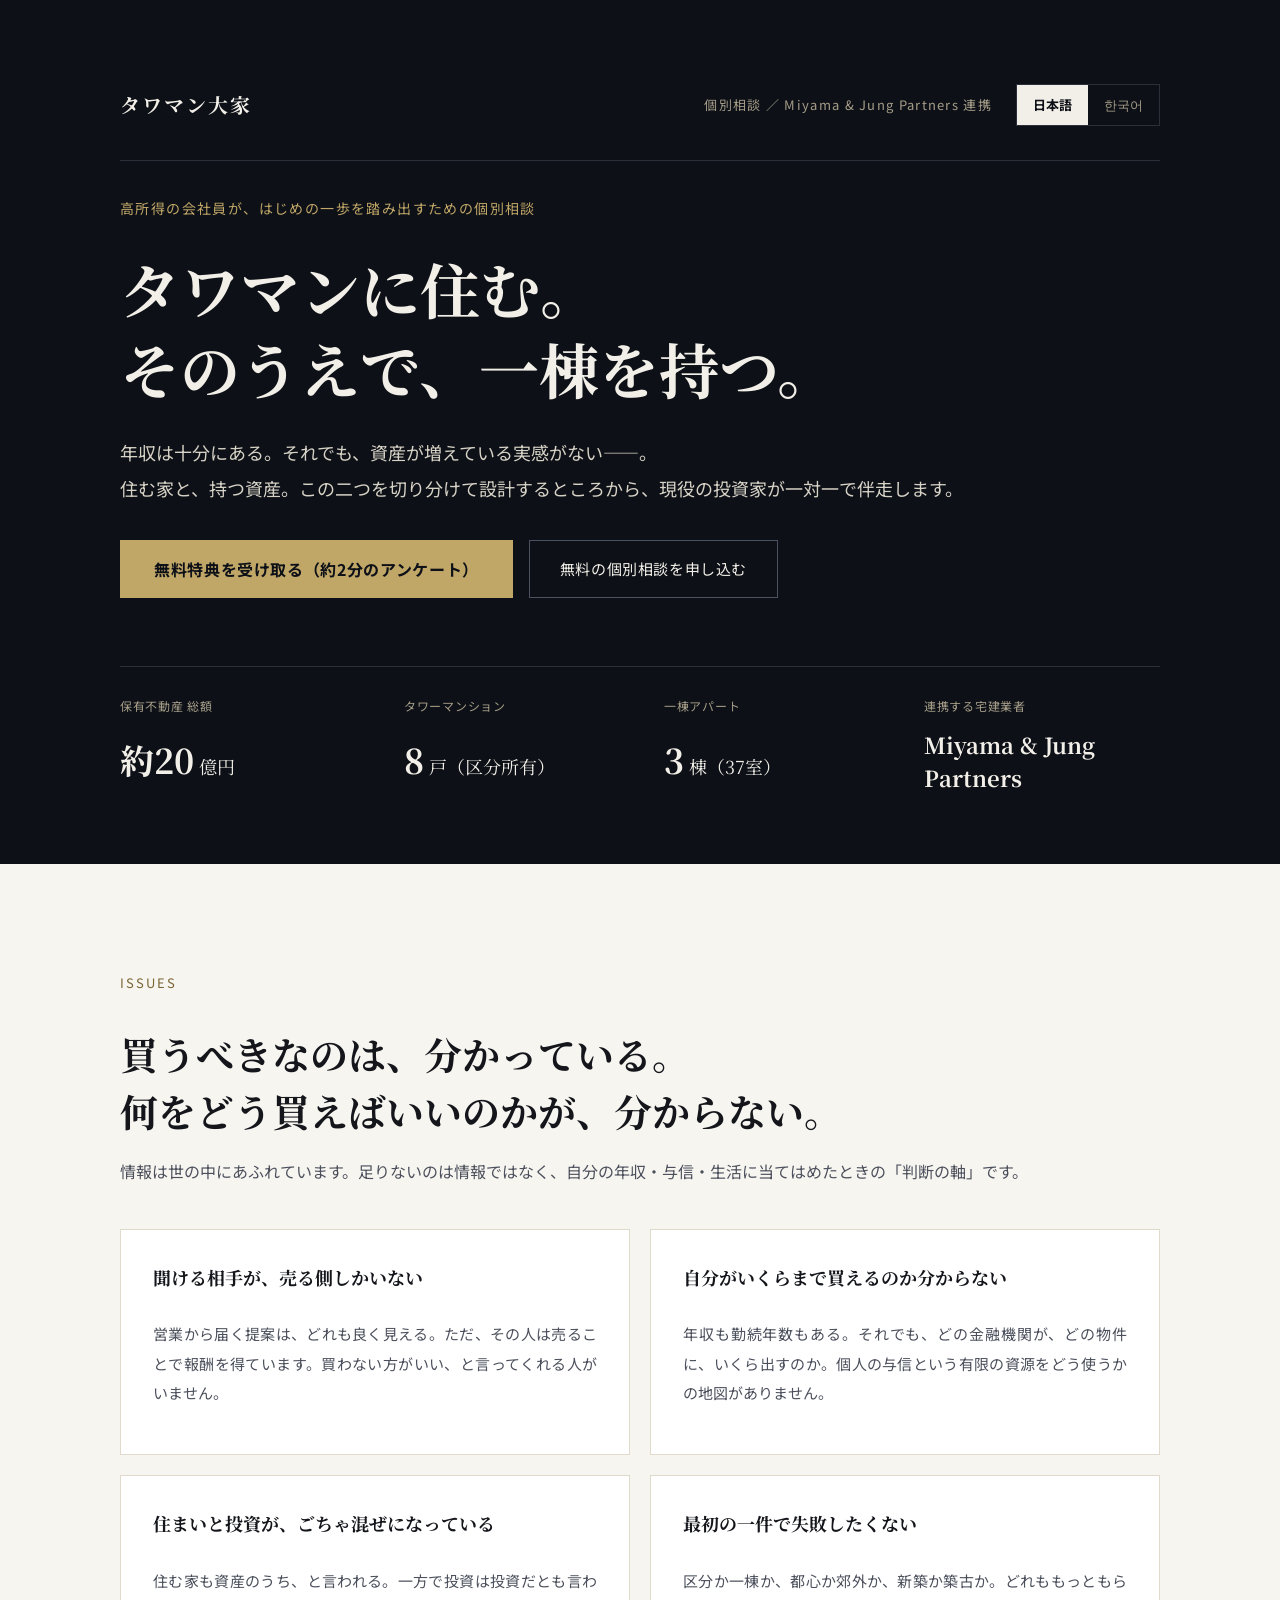
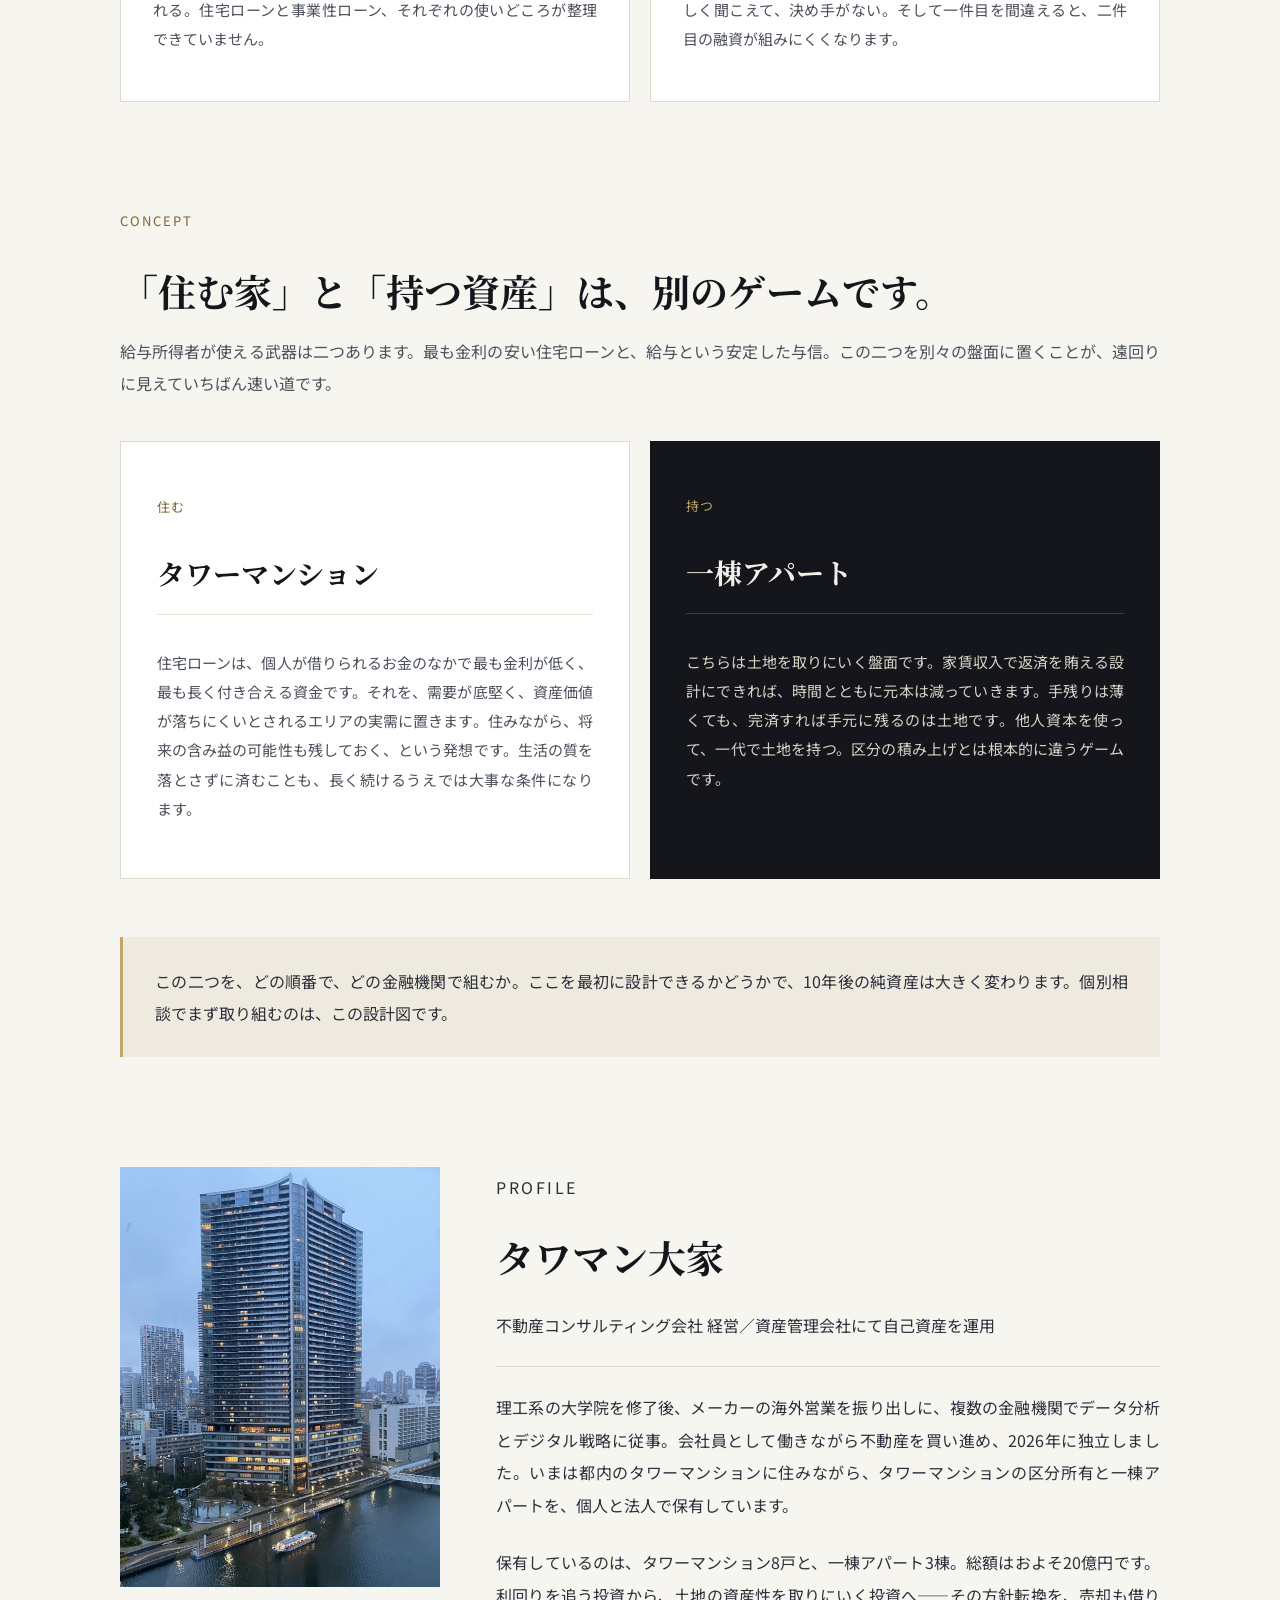
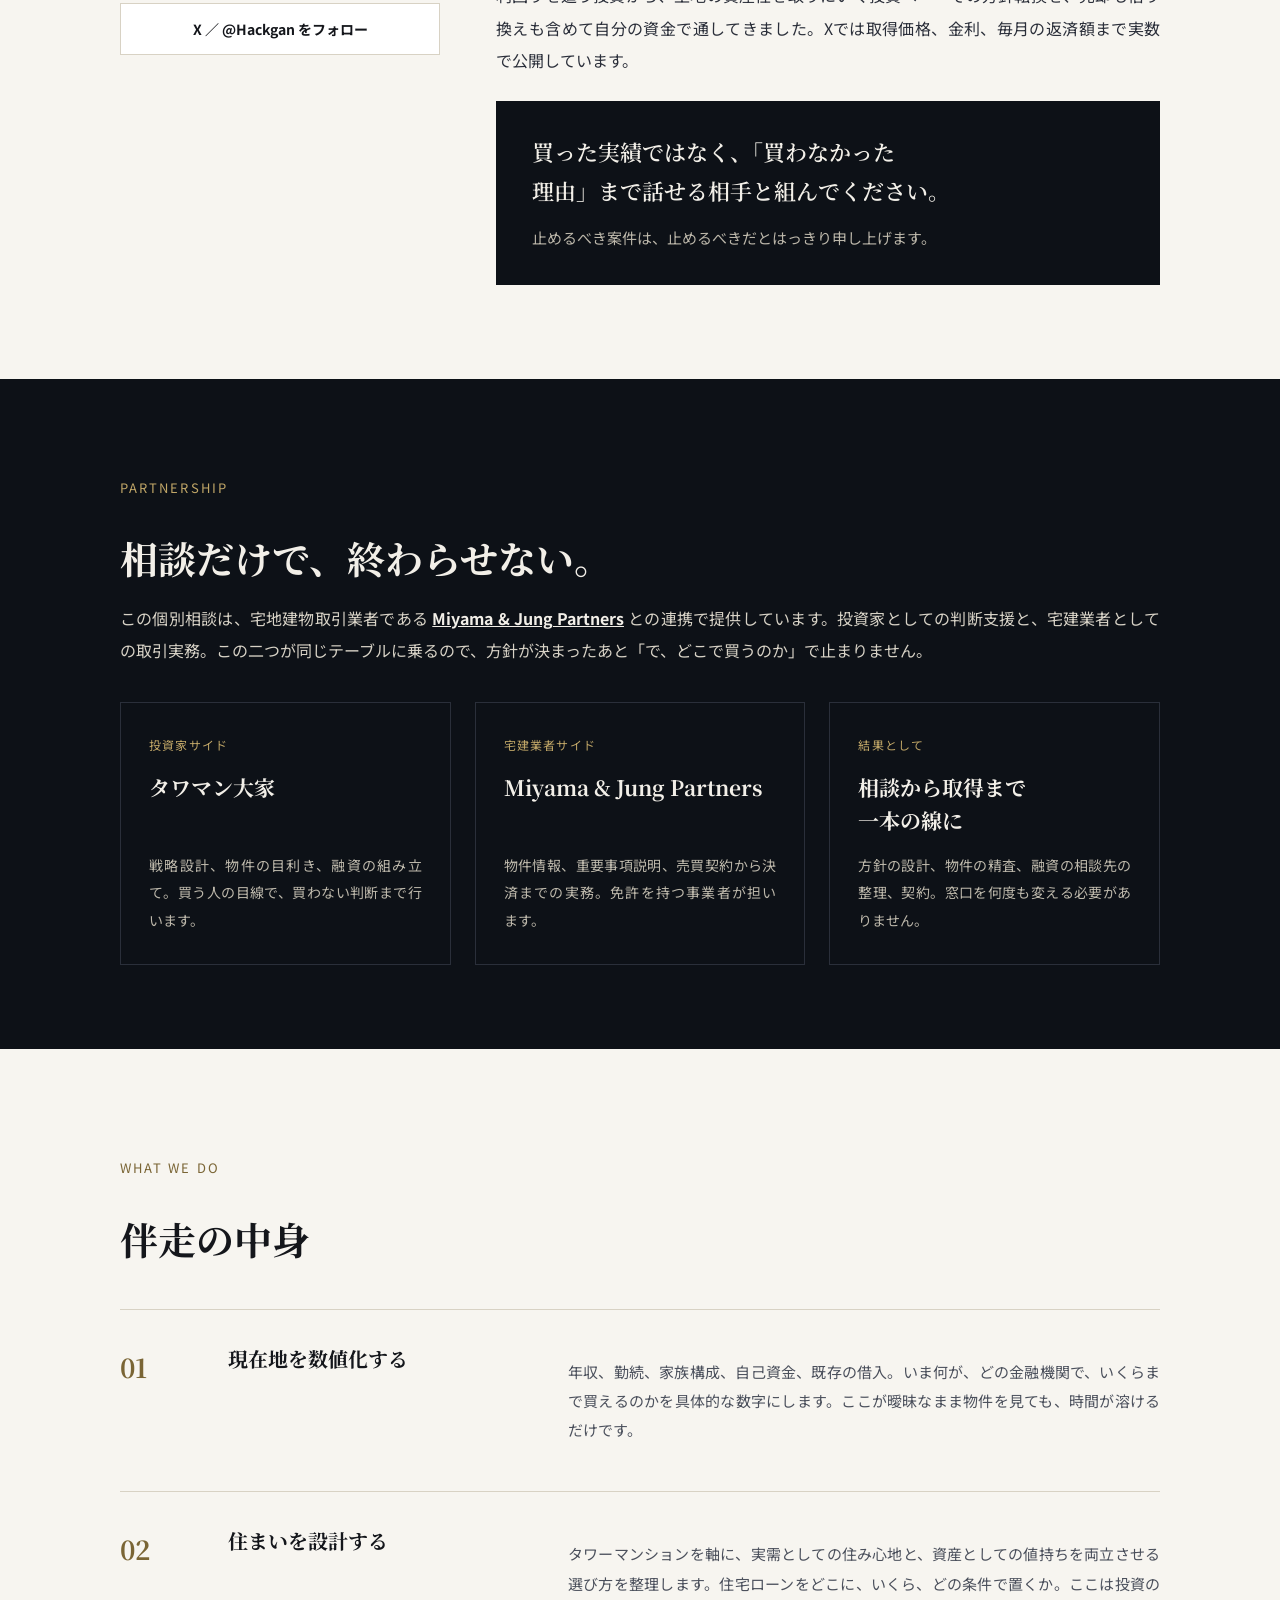
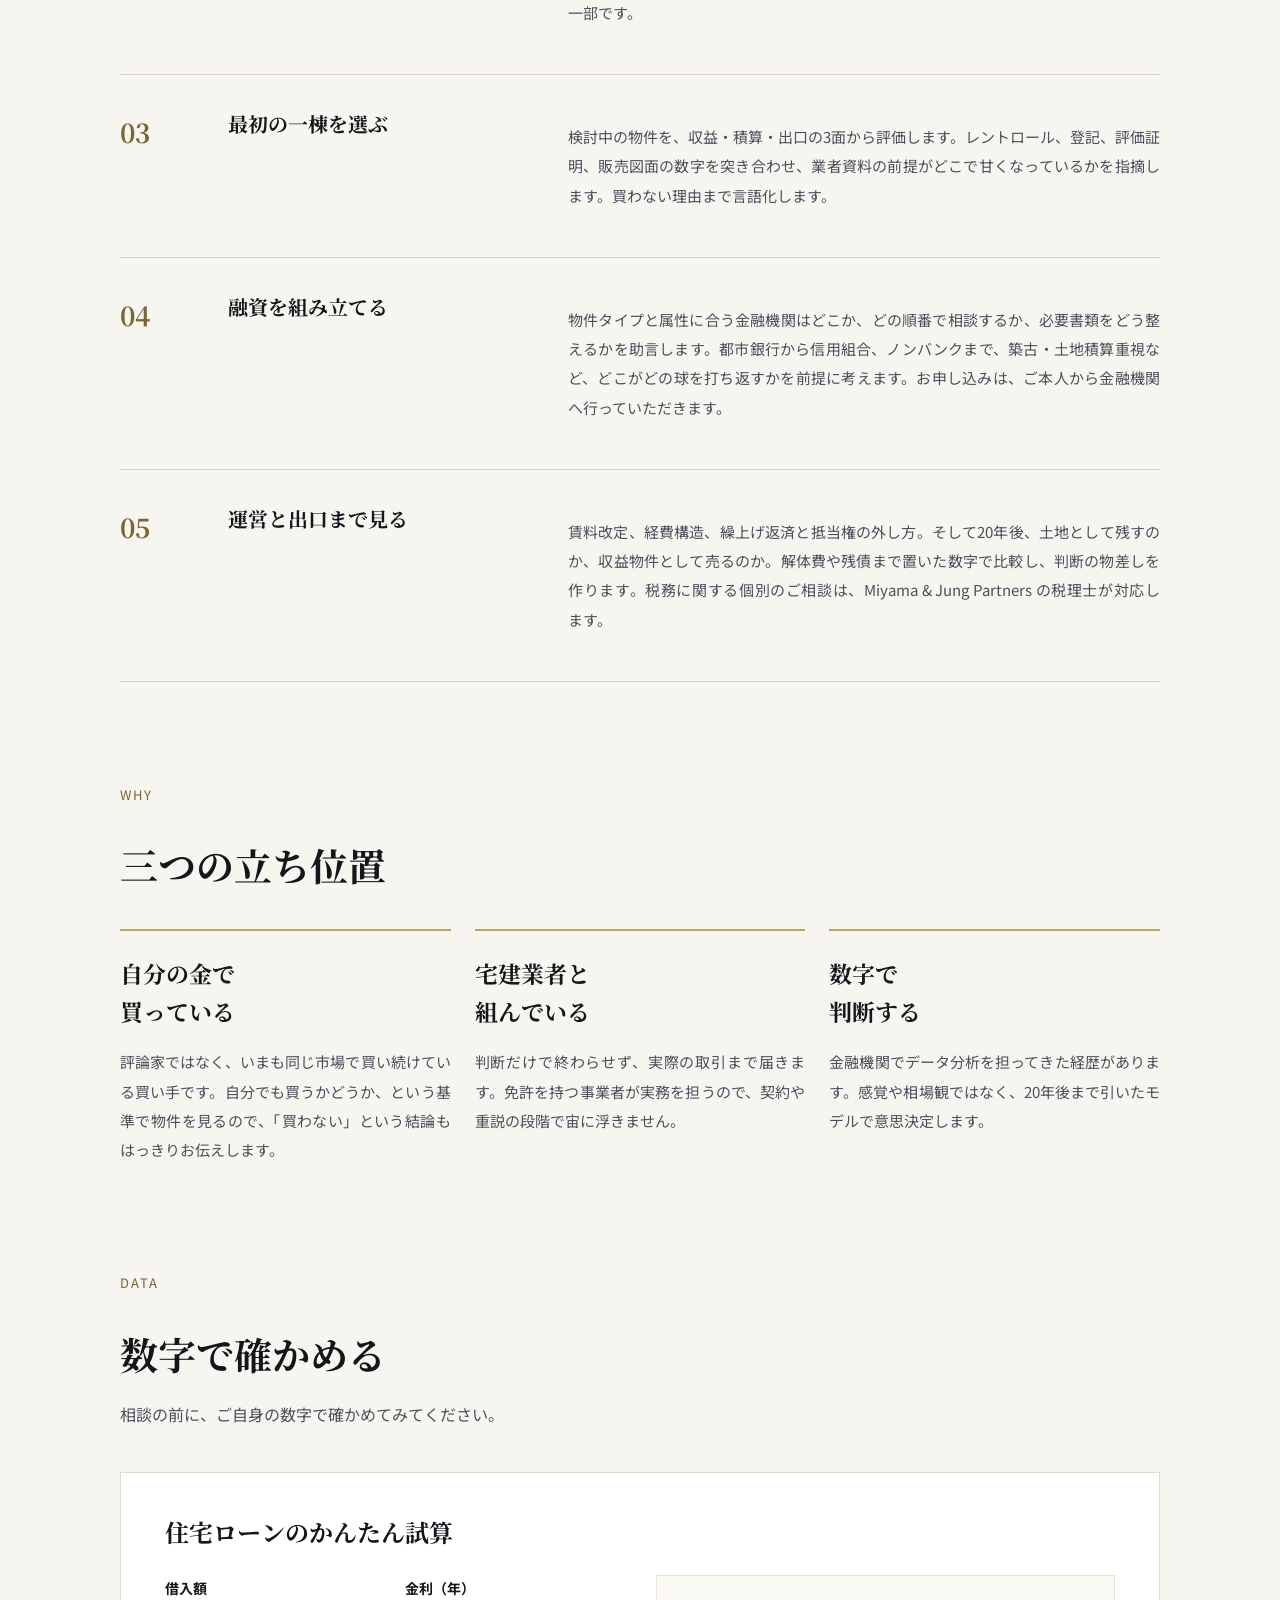
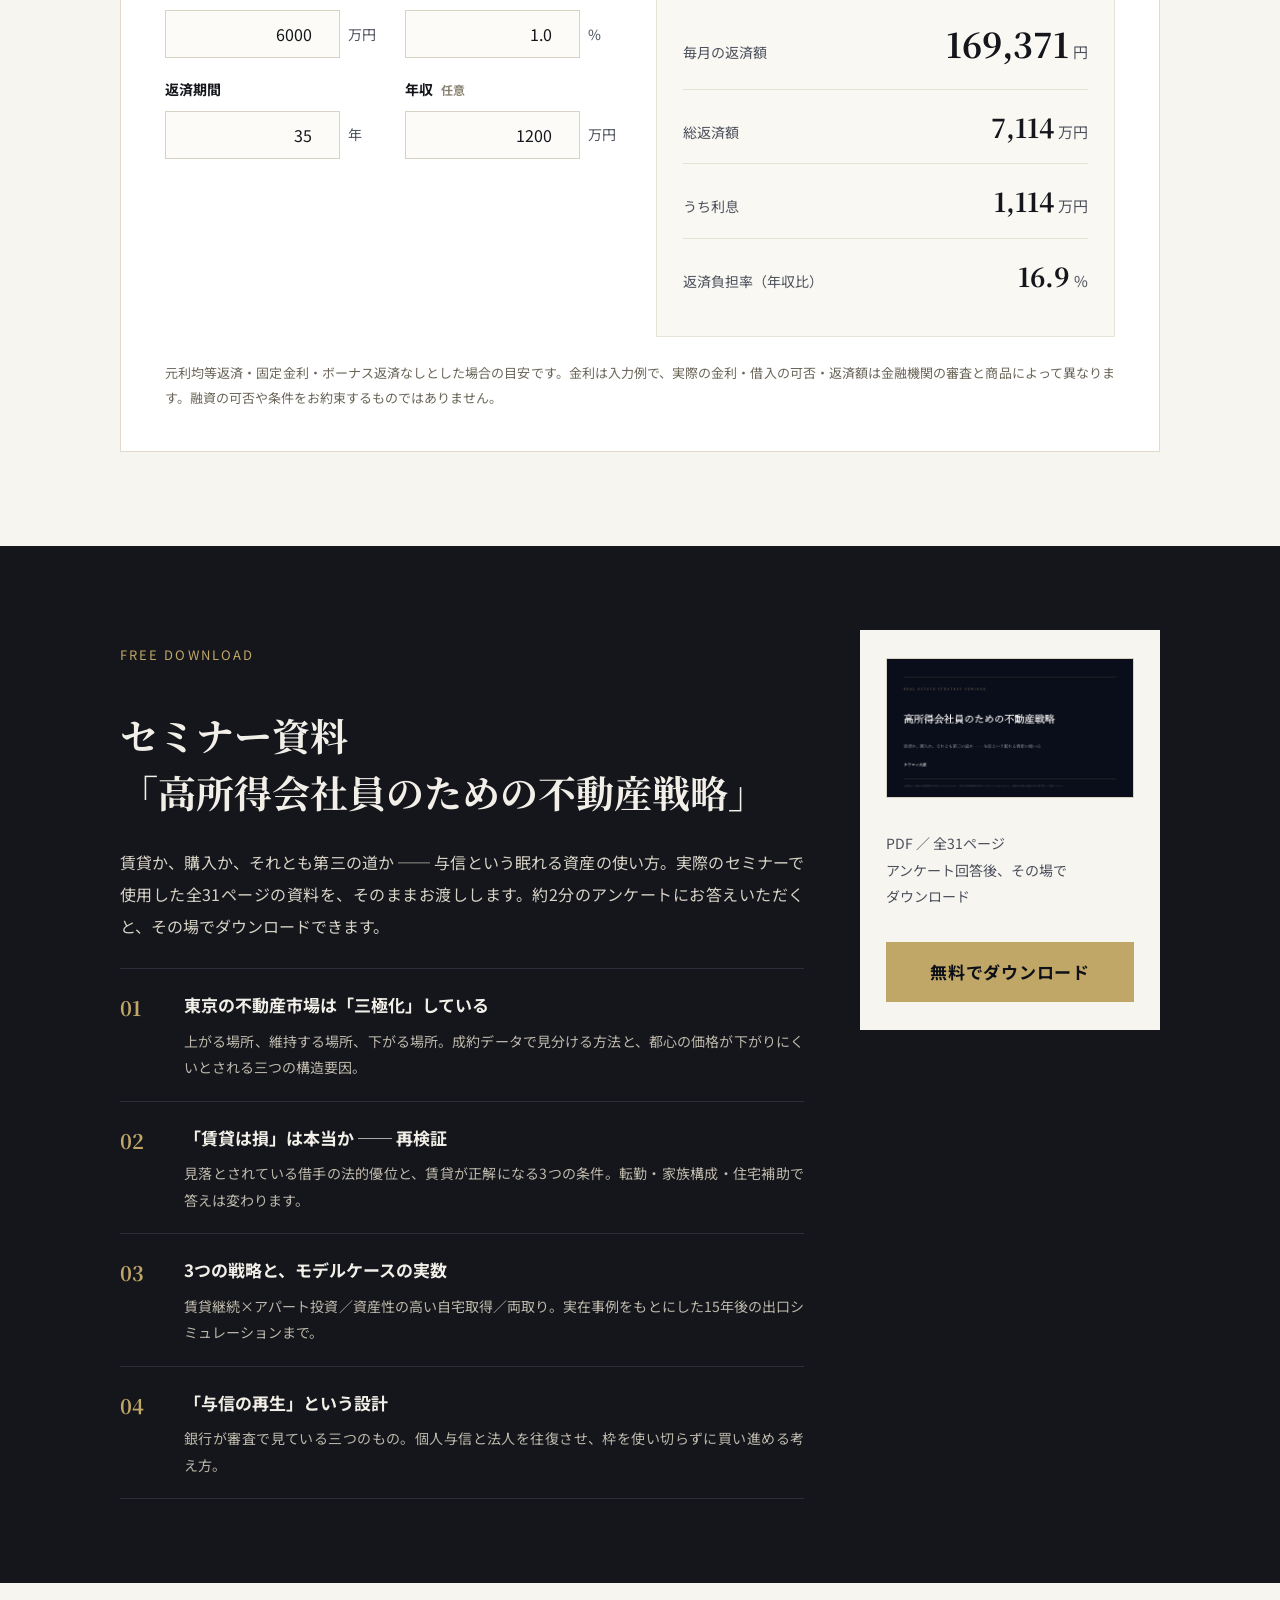
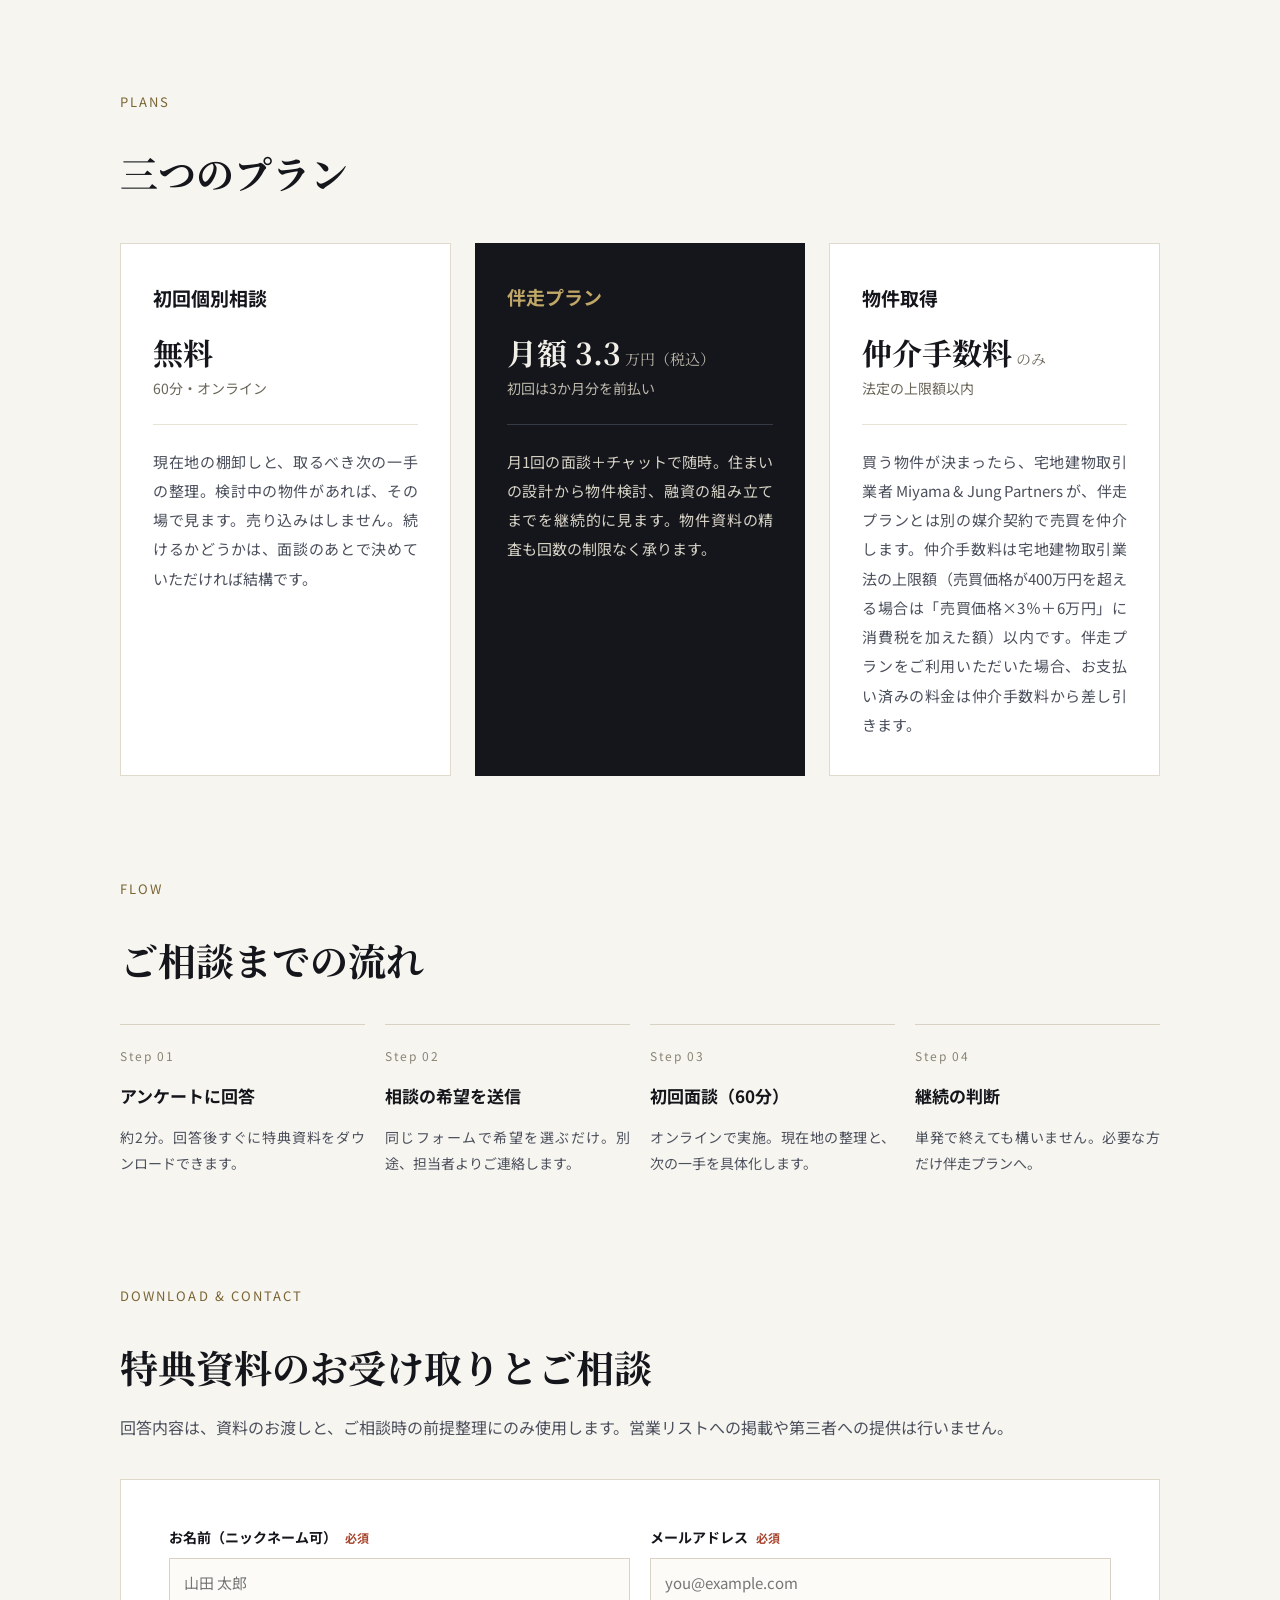
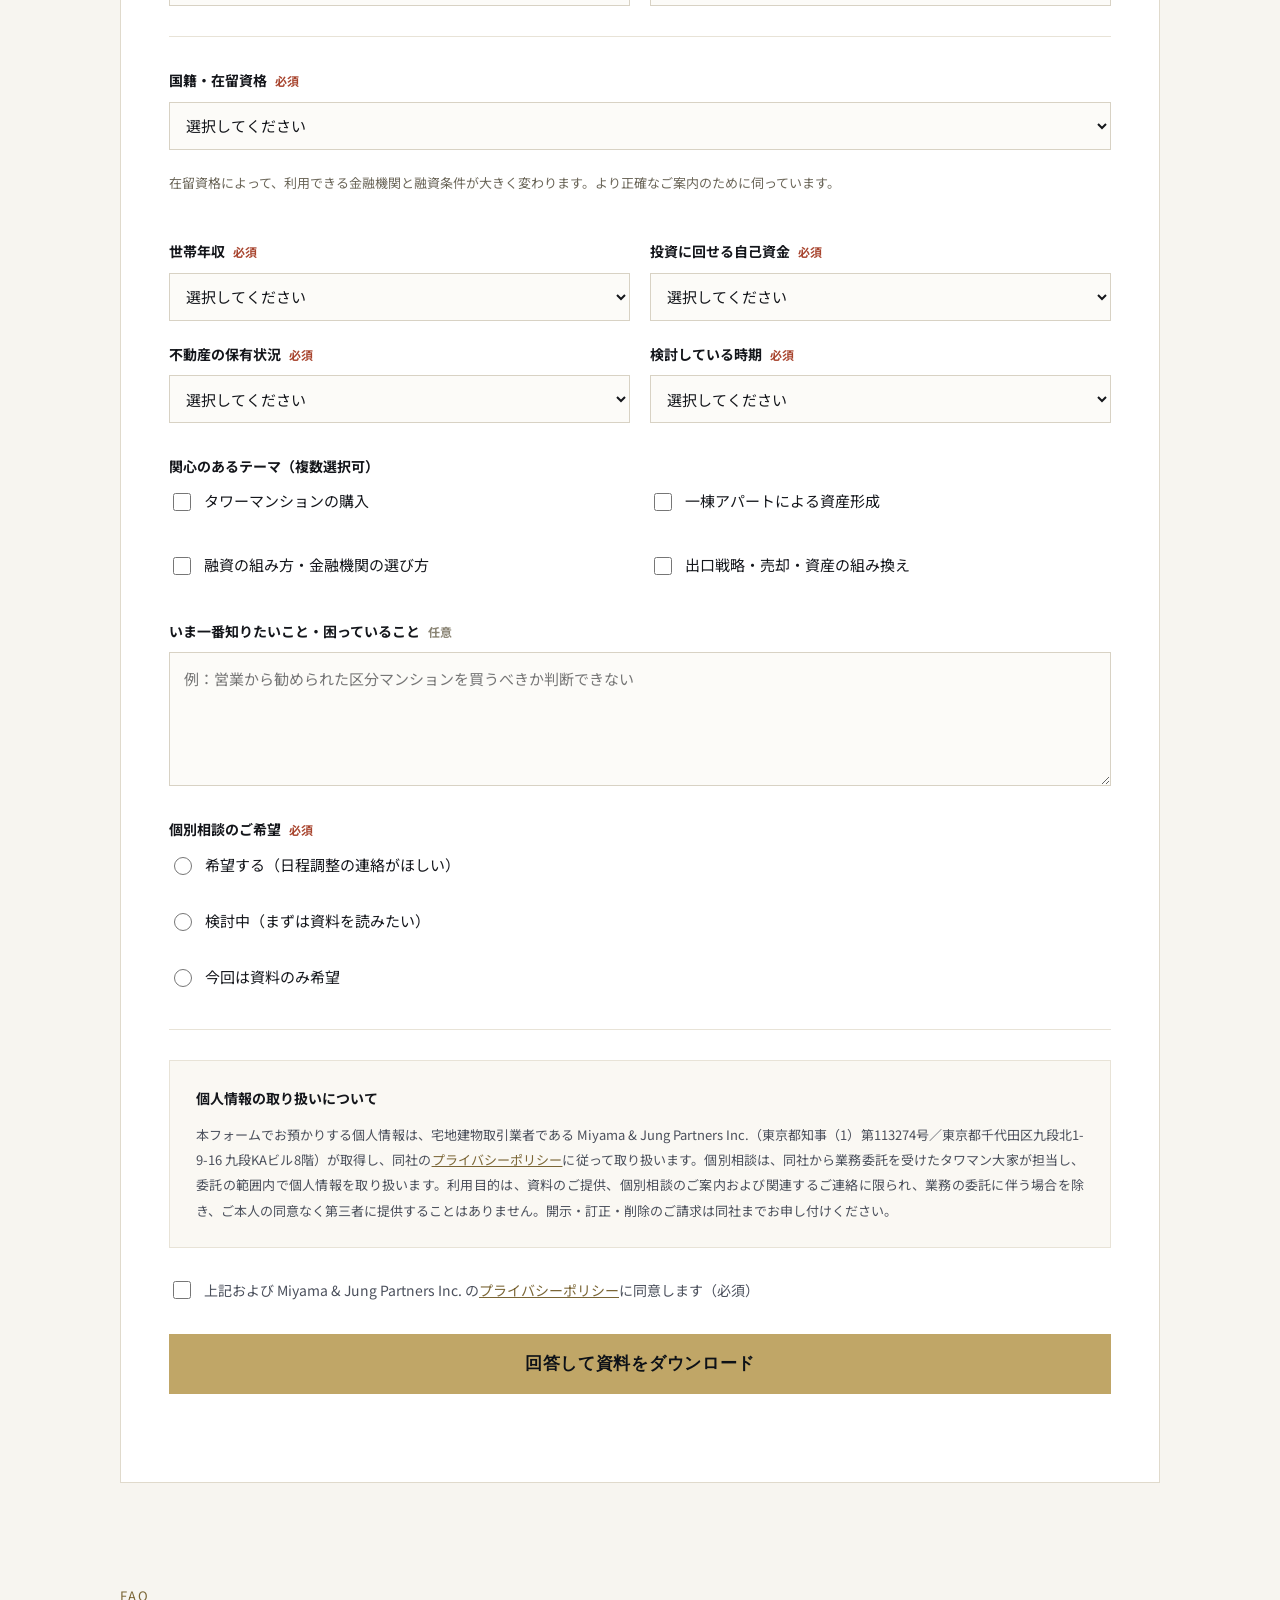
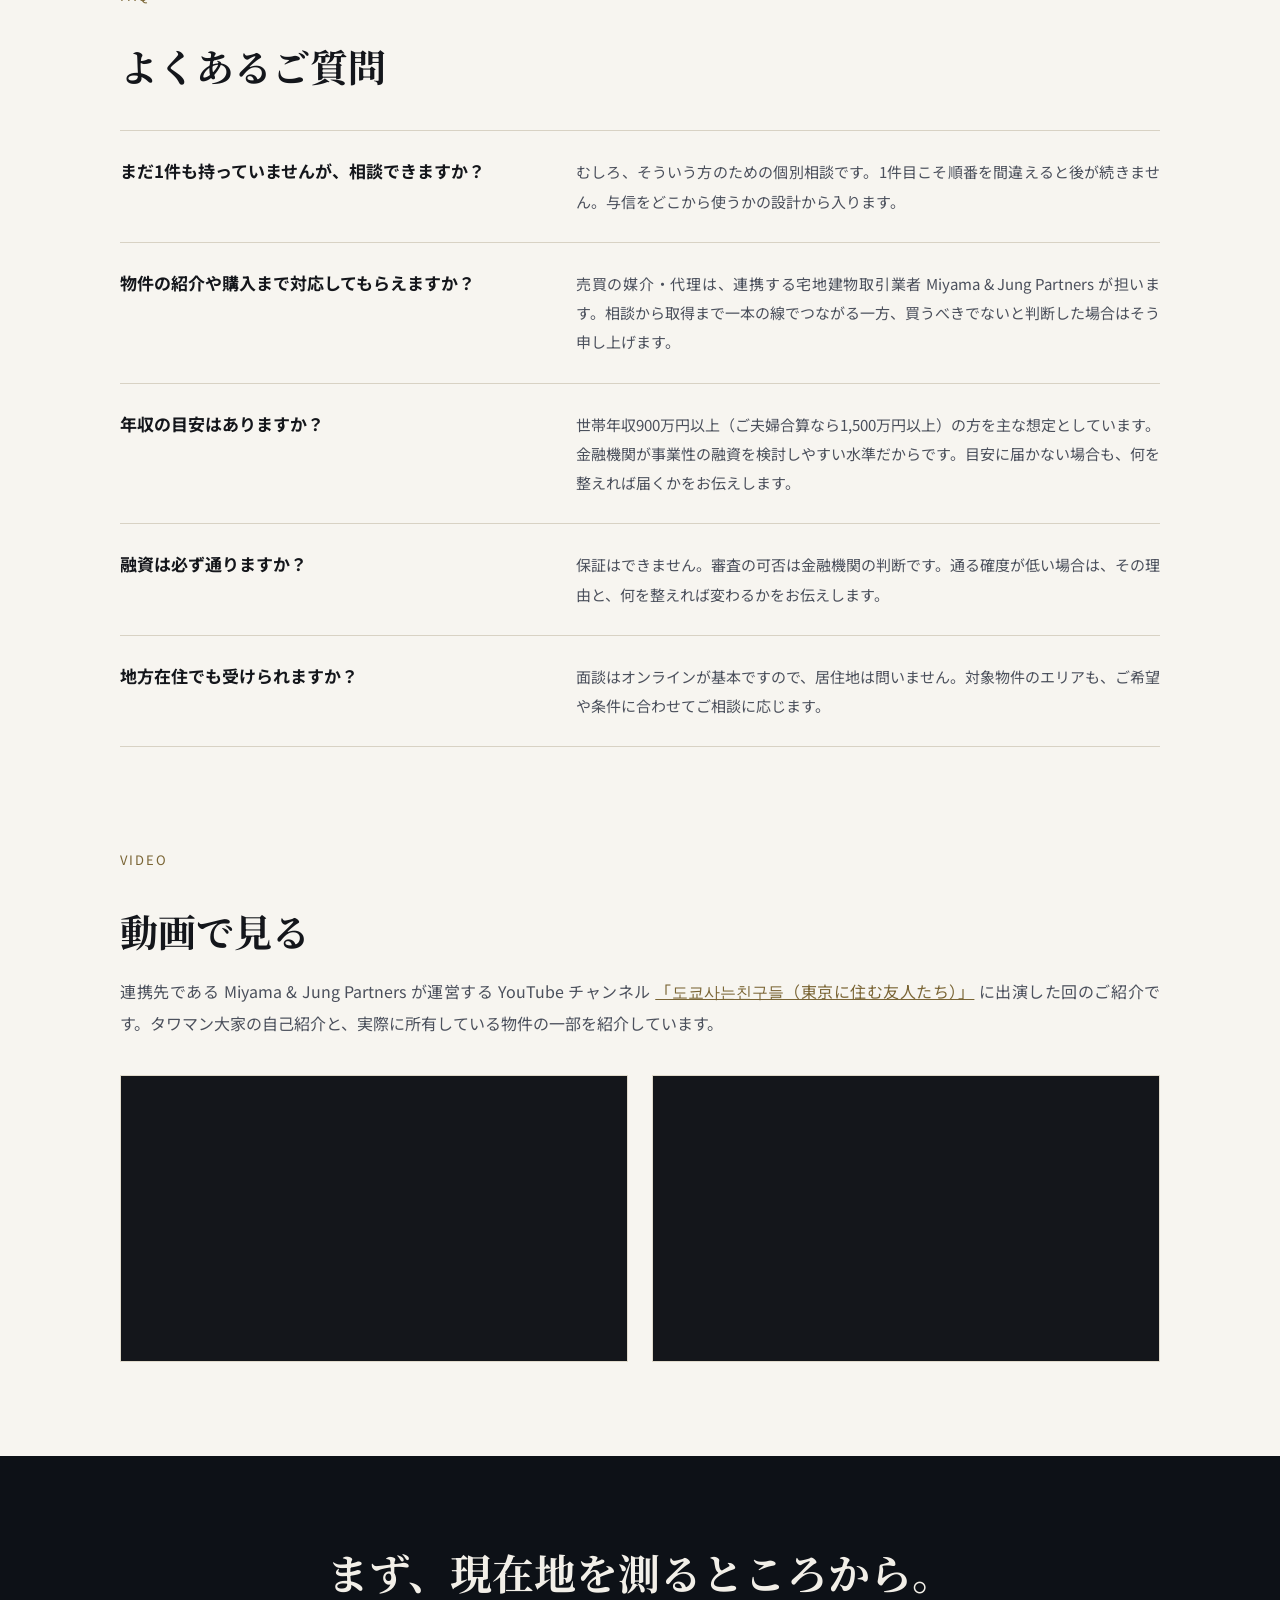
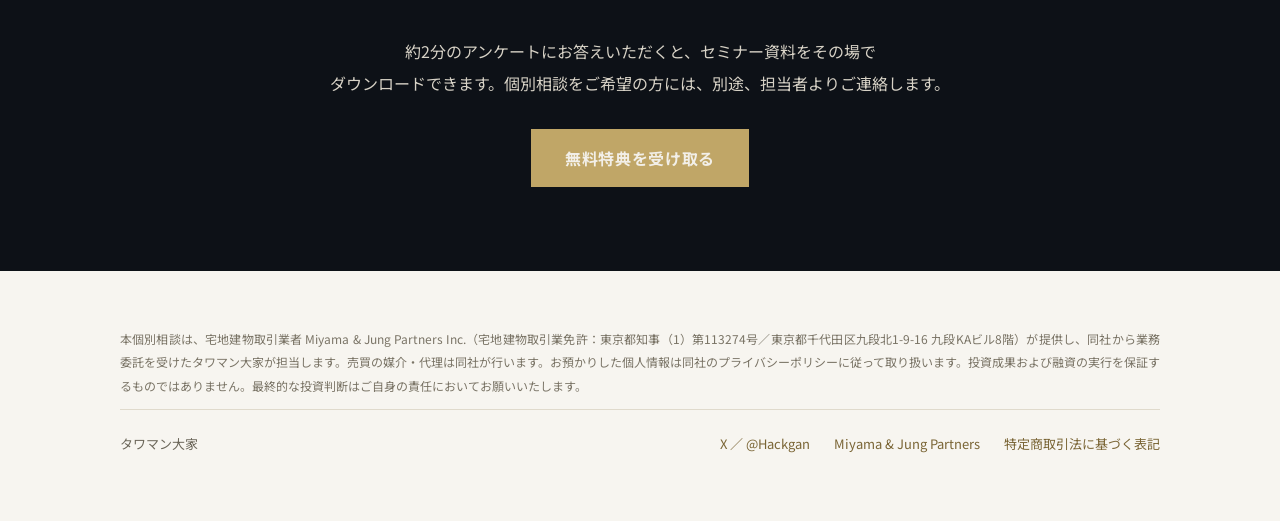
==== commit fcff1cae: "「数字で確かめる」欄を追加（住宅ローン試算・坪単価グラフ） - 住宅ローンのかんたん試算（元利均等・固定金利、ページ内で計算）を日韓両方に追加 - 勝どき・晴海・豊洲・有明の中古マンション坪単価グラフ" ====
--- a/index.html
+++ b/index.html
@@ -248,6 +248,64 @@
         <h3>数字で<br>判断する</h3>
         <p>金融機関でデータ分析を担ってきた経歴があります。感覚や相場観ではなく、20年後まで引いたモデルで意思決定します。</p>
       </div>
+    </div>
+  </div>
+</section>
+
+<!-- ============================== 数字で確かめる（assets/tools.js） ============================== -->
+<section class="section" id="data">
+  <div class="wrap stack gap-42">
+    <div class="stack gap-16">
+      <p class="eyebrow">Data</p>
+      <h2 class="h2">数字で確かめる</h2>
+      <p class="lead">相談の前に、ご自身の数字で確かめてみてください。</p>
+    </div>
+
+    <form class="tool-card" data-loan novalidate>
+      <h3>住宅ローンのかんたん試算</h3>
+      <div class="loan">
+        <div class="loan-inputs">
+          <div class="field">
+            <label for="l-amount">借入額</label>
+            <div class="unit-input"><input id="l-amount" name="amount" type="number" inputmode="decimal" min="0" step="100" value="6000"><span>万円</span></div>
+          </div>
+          <div class="field">
+            <label for="l-rate">金利（年）</label>
+            <div class="unit-input"><input id="l-rate" name="rate" type="number" inputmode="decimal" min="0" step="0.05" value="1.0"><span>%</span></div>
+          </div>
+          <div class="field">
+            <label for="l-years">返済期間</label>
+            <div class="unit-input"><input id="l-years" name="years" type="number" inputmode="numeric" min="1" max="50" step="1" value="35"><span>年</span></div>
+          </div>
+          <div class="field">
+            <label for="l-income">年収<span class="opt">任意</span></label>
+            <div class="unit-input"><input id="l-income" name="income" type="number" inputmode="decimal" min="0" step="50" value="1200"><span>万円</span></div>
+          </div>
+        </div>
+        <dl class="loan-result" aria-live="polite">
+          <div class="is-main"><dt>毎月の返済額</dt><dd><output data-out="monthly">—</output>円</dd></div>
+          <div><dt>総返済額</dt><dd><output data-out="total">—</output>万円</dd></div>
+          <div><dt>うち利息</dt><dd><output data-out="interest">—</output>万円</dd></div>
+          <div><dt>返済負担率（年収比）</dt><dd><output data-out="ratio">—</output>%</dd></div>
+        </dl>
+      </div>
+      <p class="tool-note">元利均等返済・固定金利・ボーナス返済なしとした場合の目安です。金利は入力例で、実際の金利・借入の可否・返済額は金融機関の審査と商品によって異なります。融資の可否や条件をお約束するものではありません。</p>
+    </form>
+
+    <!-- assets/data/market.json（tools/fetch_market.py で作成）が読めたときだけ表示 -->
+    <div class="tool-card chart" data-market data-src="assets/data/market.json" hidden>
+      <h3>勝どき・晴海・豊洲・有明<br>中古マンションの坪単価</h3>
+      <ul class="chart-legend"></ul>
+      <p class="chart-unit">万円/坪（四半期ごとの中央値）</p>
+      <div class="chart-frame">
+        <div class="chart-plot"></div>
+        <div class="chart-tip" hidden></div>
+      </div>
+      <details class="chart-details">
+        <summary>表で見る</summary>
+        <div class="chart-table-wrap"><table class="chart-table"></table></div>
+      </details>
+      <p class="tool-note">出典：国土交通省 <a href="https://www.reinfolib.mlit.go.jp/" target="_blank" rel="noopener">不動産情報ライブラリ</a>。「不動産取引価格情報」「成約価格情報」（国土交通省）をもとに当サイトで作成（地区・四半期ごとに坪単価の中央値を算出。<span data-updated></span> 更新）。タワーマンションに限らず、各地区の中古マンション等の取引をすべて含みます。件数が3件未満の四半期は表示していません。過去の取引の集計であり、将来の価格を示すものではありません。このサービスは、国土交通省の不動産情報ライブラリのAPI機能を使用していますが、提供情報の最新性、正確性、完全性等が保証されたものではありません。</p>
     </div>
   </div>
 </section>
@@ -614,5 +672,6 @@
 </footer>
 
 <script src="assets/form.js" defer></script>
+<script src="assets/tools.js" defer></script>
 </body>
 </html>
--- a/assets/style.css
+++ b/assets/style.css
@@ -465,3 +465,74 @@
   .transfer-table > div { flex-direction: column; gap: 2px; }
   .transfer-table dt { width: auto; }
 }
+
+/* ---------- 数字で確かめる（assets/tools.js） ---------- */
+
+.tool-card {
+  background: var(--card); border: 1px solid var(--line);
+  padding: 40px 44px; display: flex; flex-direction: column; gap: 24px;
+}
+.tool-card h3 { font-size: 24px; line-height: 1.6; }
+html[lang="ko"] .tool-card h3 { font-size: 23px; }
+.tool-note { margin: 0; font-size: 13px; line-height: 1.9; color: var(--ink-mute); }
+
+/* 住宅ローン試算 */
+.loan { display: grid; grid-template-columns: minmax(0, 1fr) minmax(0, 1fr); gap: 32px; }
+.loan-inputs { display: grid; grid-template-columns: repeat(2, minmax(0, 1fr)); gap: 18px 20px; align-content: start; }
+.unit-input { display: flex; align-items: center; gap: 8px; }
+.unit-input input { font-family: inherit; font-size: 16px; color: var(--ink); border: 1px solid var(--line-dark); background: #FCFBF8; min-height: 48px; padding: 0 12px; width: 100%; text-align: right; }
+.unit-input span { font-size: 14px; color: var(--ink-soft); white-space: nowrap; min-width: 2.6em; }
+.loan-result { background: var(--card-alt); border: 1px solid var(--line-soft); padding: 24px 26px; margin: 0; display: flex; flex-direction: column; }
+.loan-result > div { display: flex; justify-content: space-between; align-items: baseline; gap: 16px; padding: 12px 0; border-bottom: 1px solid var(--line-soft); }
+.loan-result > div:last-child { border-bottom: none; }
+.loan-result dt { font-size: 14px; color: var(--ink-soft); word-break: auto-phrase; }
+html[lang="ko"] .loan-result dt { word-break: keep-all; }
+.loan-result dd { margin: 0; font-size: 15px; color: var(--ink-soft); text-align: end; white-space: nowrap; }
+.loan-result dd output { font-family: var(--serif); font-size: 26px; font-weight: 700; color: var(--ink); margin-right: 4px; }
+.loan-result .is-main dd output { font-size: 34px; }
+
+/* 坪単価グラフ（系列色は 4 色の固定順。色だけに頼らないよう右端ラベル・凡例・表を併用） */
+.chart { --s1: #2a78d6; --s2: #eb6834; --s3: #1baf7a; --s4: #eda100; }
+.chart-legend { list-style: none; margin: 0; padding: 0; display: flex; flex-wrap: wrap; gap: 8px 22px; font-size: 14px; color: var(--ink-soft); }
+.chart-legend li { display: flex; align-items: center; gap: 8px; }
+.chart-swatch { display: inline-block; width: 16px; height: 3px; border-radius: 2px; flex-shrink: 0; }
+.chart-swatch.s1 { background: var(--s1); } .chart-swatch.s2 { background: var(--s2); }
+.chart-swatch.s3 { background: var(--s3); } .chart-swatch.s4 { background: var(--s4); }
+.chart-unit { font-size: 12px; color: var(--ink-mute); margin: 0 0 -12px; }
+.chart-frame { position: relative; }
+.chart-plot { width: 100%; touch-action: pan-y; }
+.chart-plot svg { display: block; overflow: visible; }
+.chart-grid { stroke: var(--line-soft); stroke-width: 1; }
+.chart-axis { stroke: var(--line-dark); stroke-width: 1; }
+.chart-tick { font-size: 12px; fill: var(--ink-mute); font-family: var(--sans); }
+.chart-label { font-size: 13px; fill: var(--ink-soft); font-family: var(--sans); }
+.chart-line { fill: none; stroke-width: 2; stroke-linejoin: round; stroke-linecap: round; }
+.chart-line.s1 { stroke: var(--s1); } .chart-line.s2 { stroke: var(--s2); }
+.chart-line.s3 { stroke: var(--s3); } .chart-line.s4 { stroke: var(--s4); }
+.chart-dot { stroke: var(--card); stroke-width: 2; }
+.chart-dot.s1 { fill: var(--s1); } .chart-dot.s2 { fill: var(--s2); }
+.chart-dot.s3 { fill: var(--s3); } .chart-dot.s4 { fill: var(--s4); }
+.chart-pt.s1 { fill: var(--s1); } .chart-pt.s2 { fill: var(--s2); }
+.chart-pt.s3 { fill: var(--s3); } .chart-pt.s4 { fill: var(--s4); }
+.chart-cross { stroke: var(--ink-mute); stroke-width: 1; stroke-dasharray: 3 3; }
+.chart-tip {
+  position: absolute; pointer-events: none; background: var(--card); border: 1px solid var(--line-dark);
+  box-shadow: 0 4px 16px rgba(20, 22, 27, 0.08); padding: 10px 14px; font-size: 13px; line-height: 1.6; min-width: 180px;
+}
+.chart-tip-title { font-weight: 700; margin-bottom: 4px; }
+.chart-tip-row { display: grid; grid-template-columns: 16px 1fr auto auto; align-items: center; gap: 8px; color: var(--ink-soft); }
+.chart-tip-row b { color: var(--ink); font-variant-numeric: tabular-nums; }
+.chart-tip-row small, .chart-table small { color: var(--ink-mute); font-size: 11px; }
+.chart-details summary { cursor: pointer; font-size: 14px; color: var(--accent-ink); }
+.chart-table-wrap { overflow-x: auto; margin-top: 12px; }
+.chart-table { border-collapse: collapse; font-size: 13px; white-space: nowrap; }
+.chart-table th, .chart-table td { padding: 6px 12px; border-bottom: 1px solid var(--line-soft); text-align: right; font-weight: 400; }
+.chart-table th[scope="row"], .chart-table thead th:first-child { text-align: left; position: sticky; left: 0; background: var(--card); }
+.chart-table td small { display: block; }
+
+@media (max-width: 1000px) {
+  .tool-card { padding: 28px 22px; }
+  .loan { grid-template-columns: 1fr; gap: 24px; }
+  .loan-result { padding: 16px 20px; }
+  .loan-result .is-main dd output { font-size: 28px; }
+}
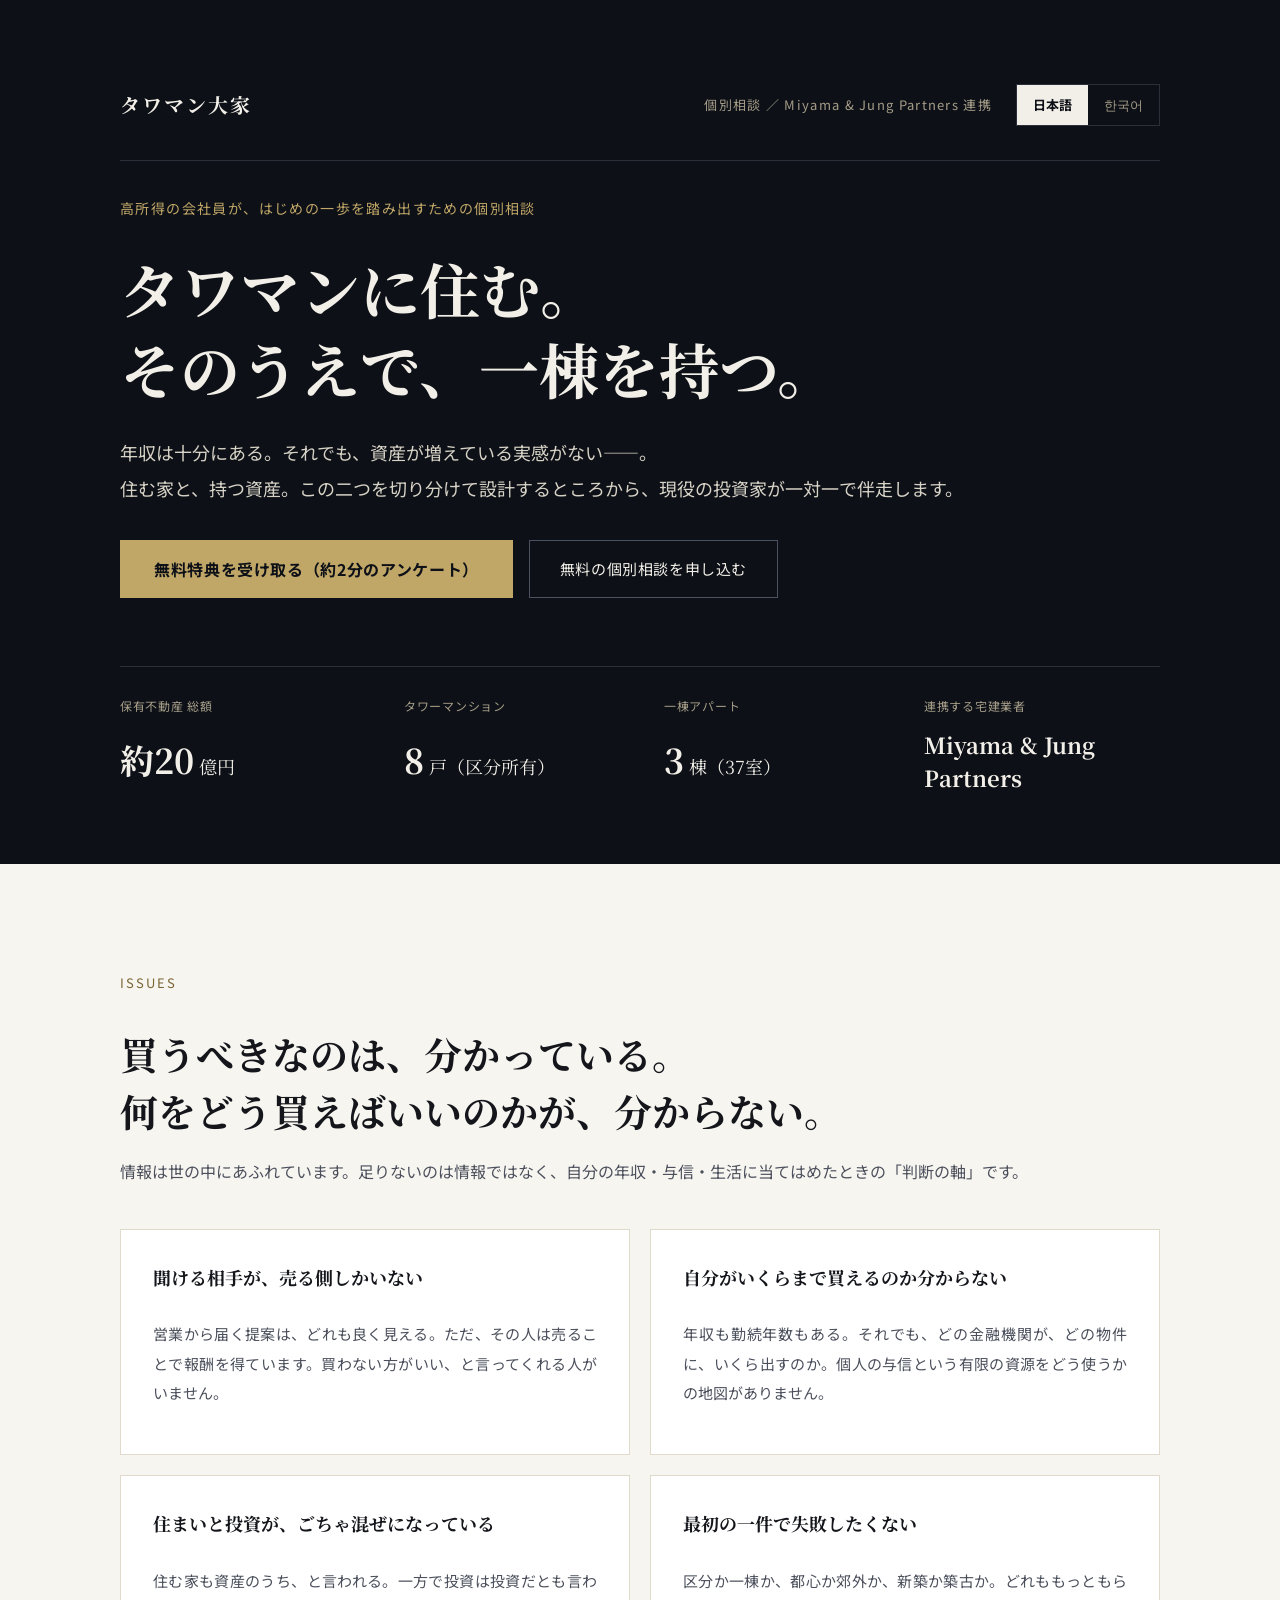
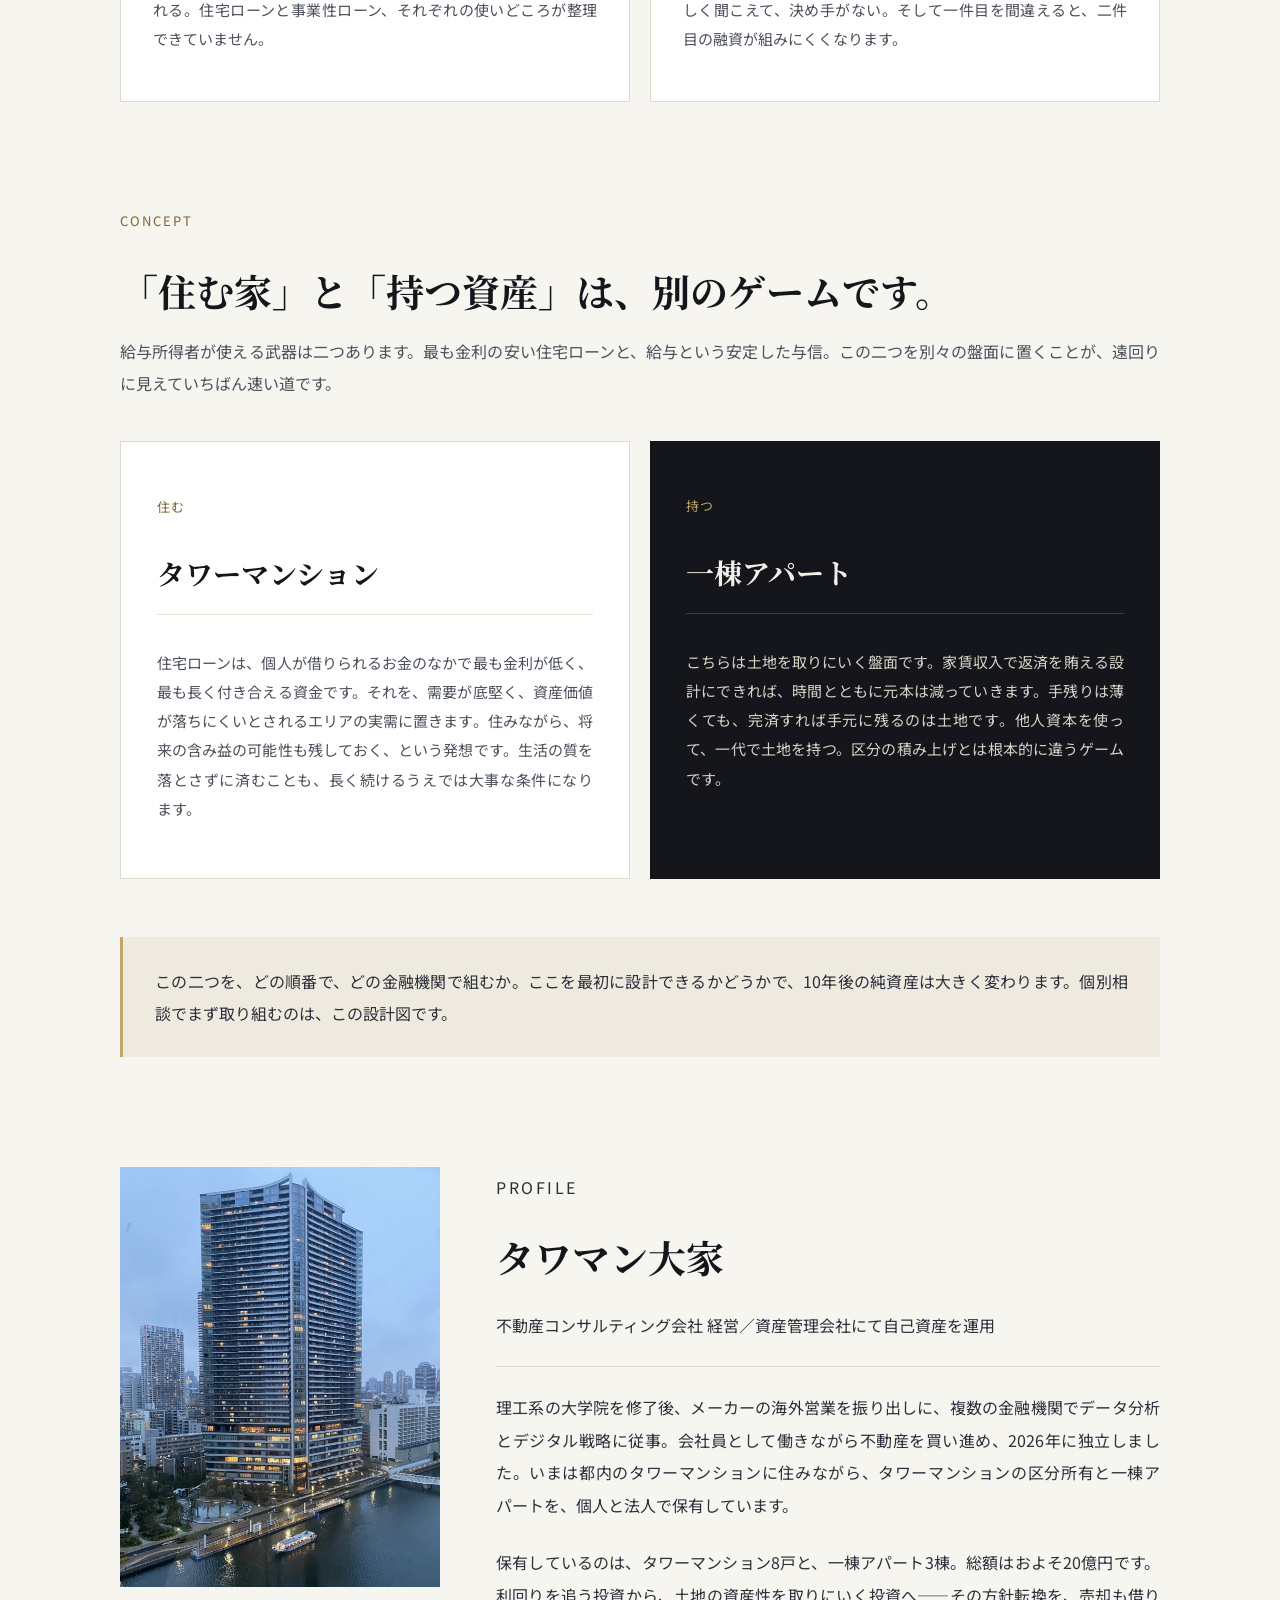
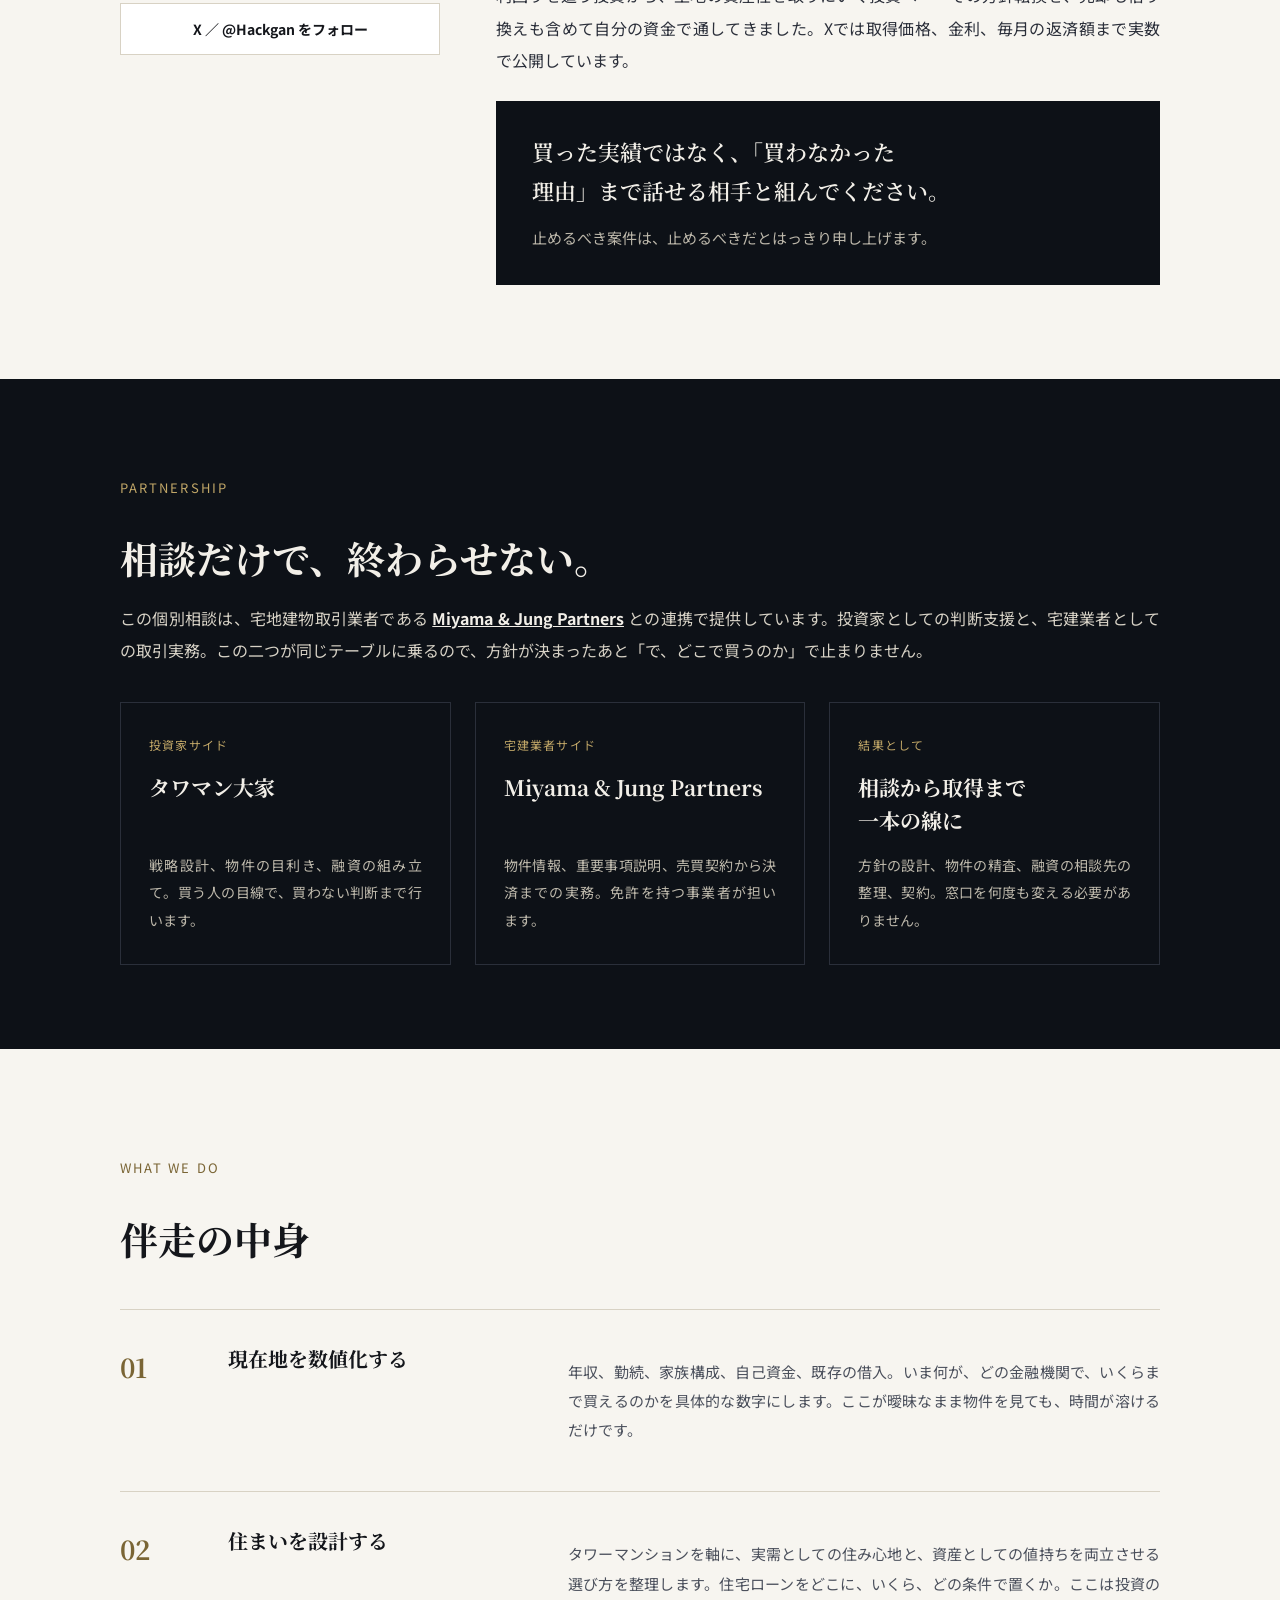
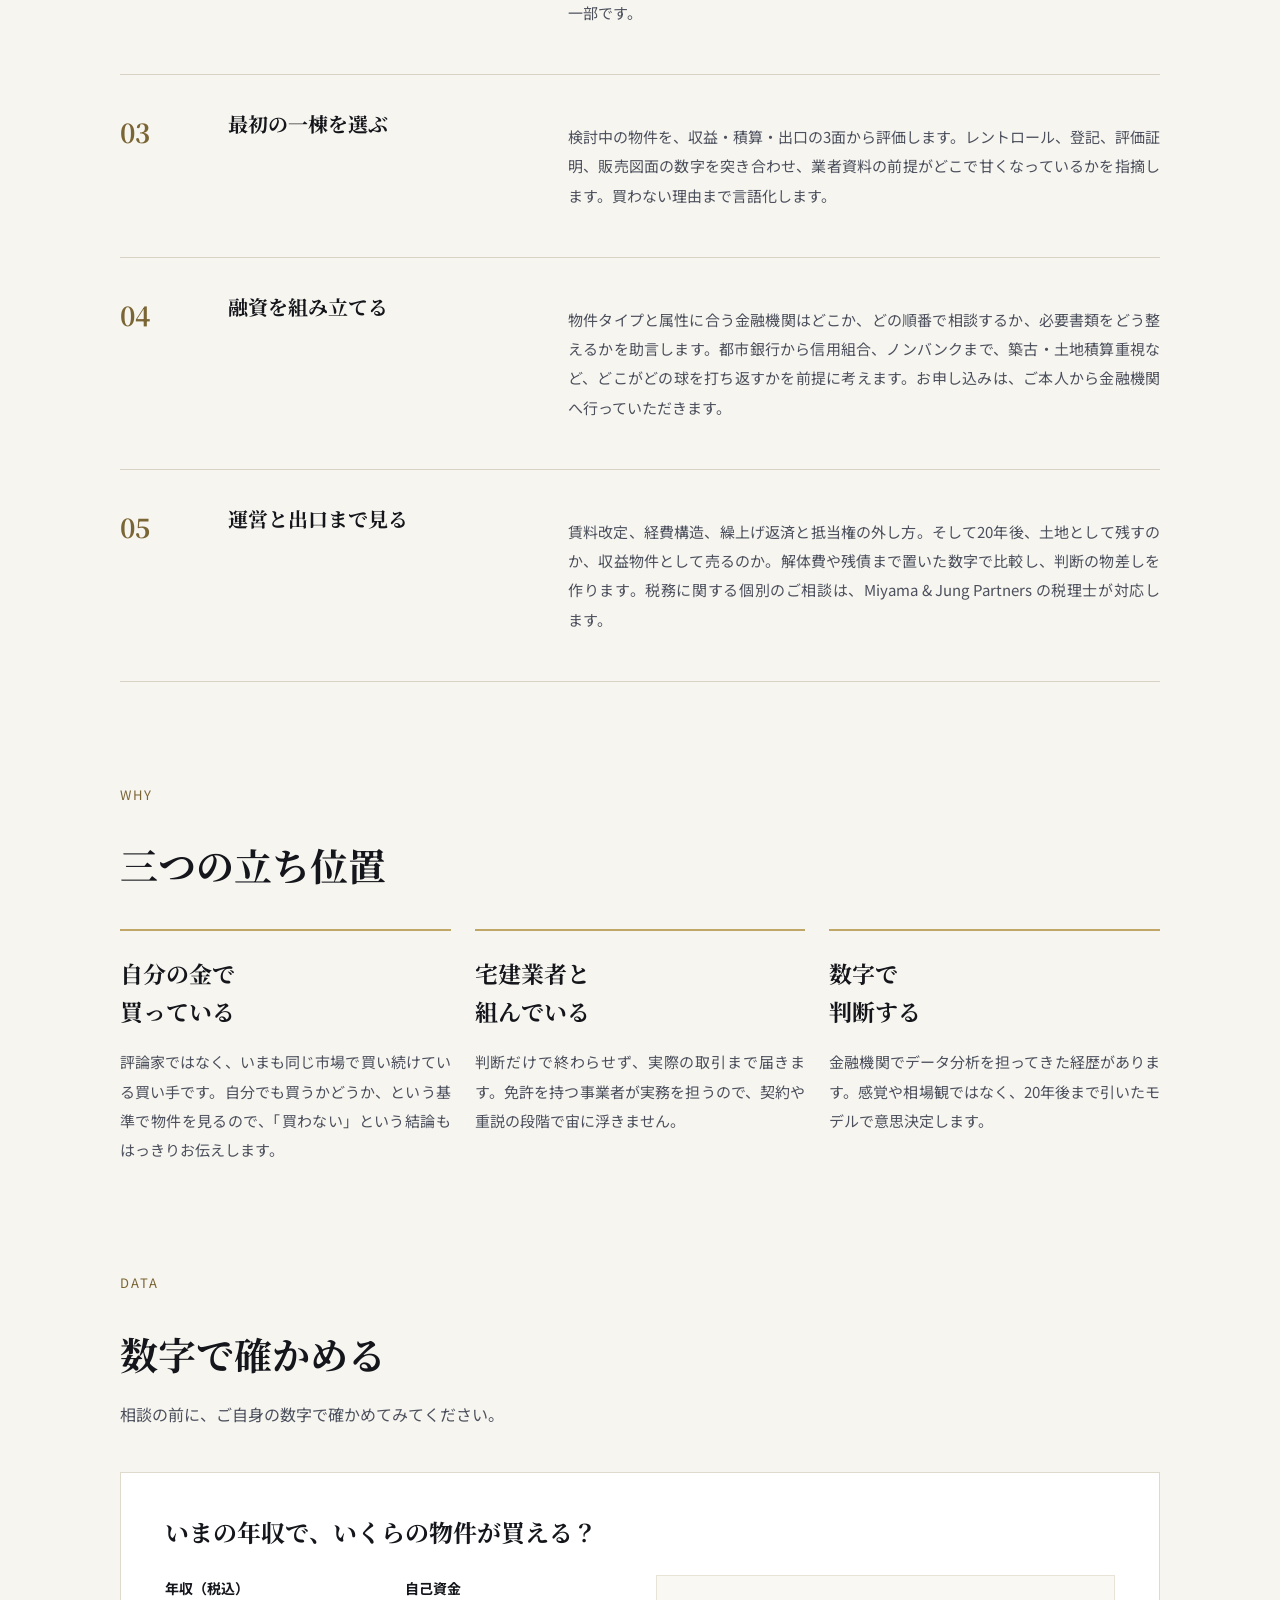
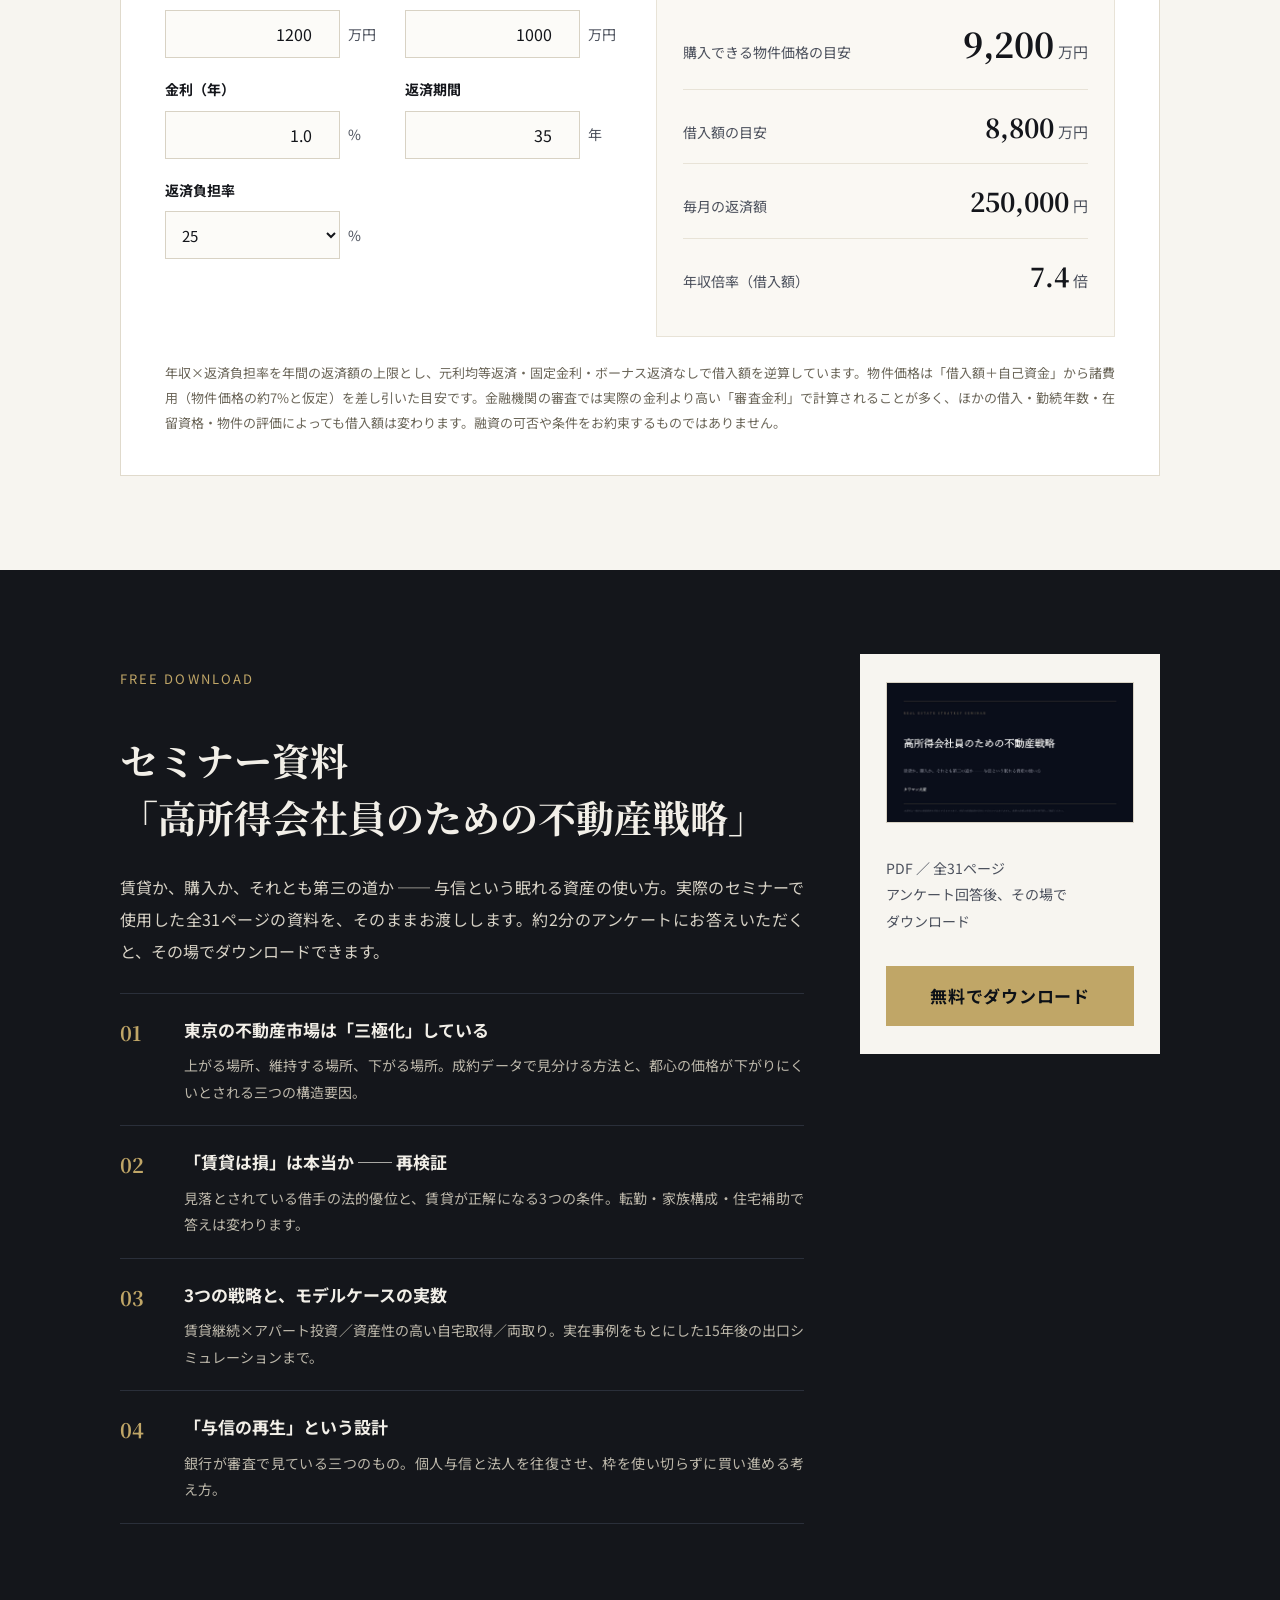
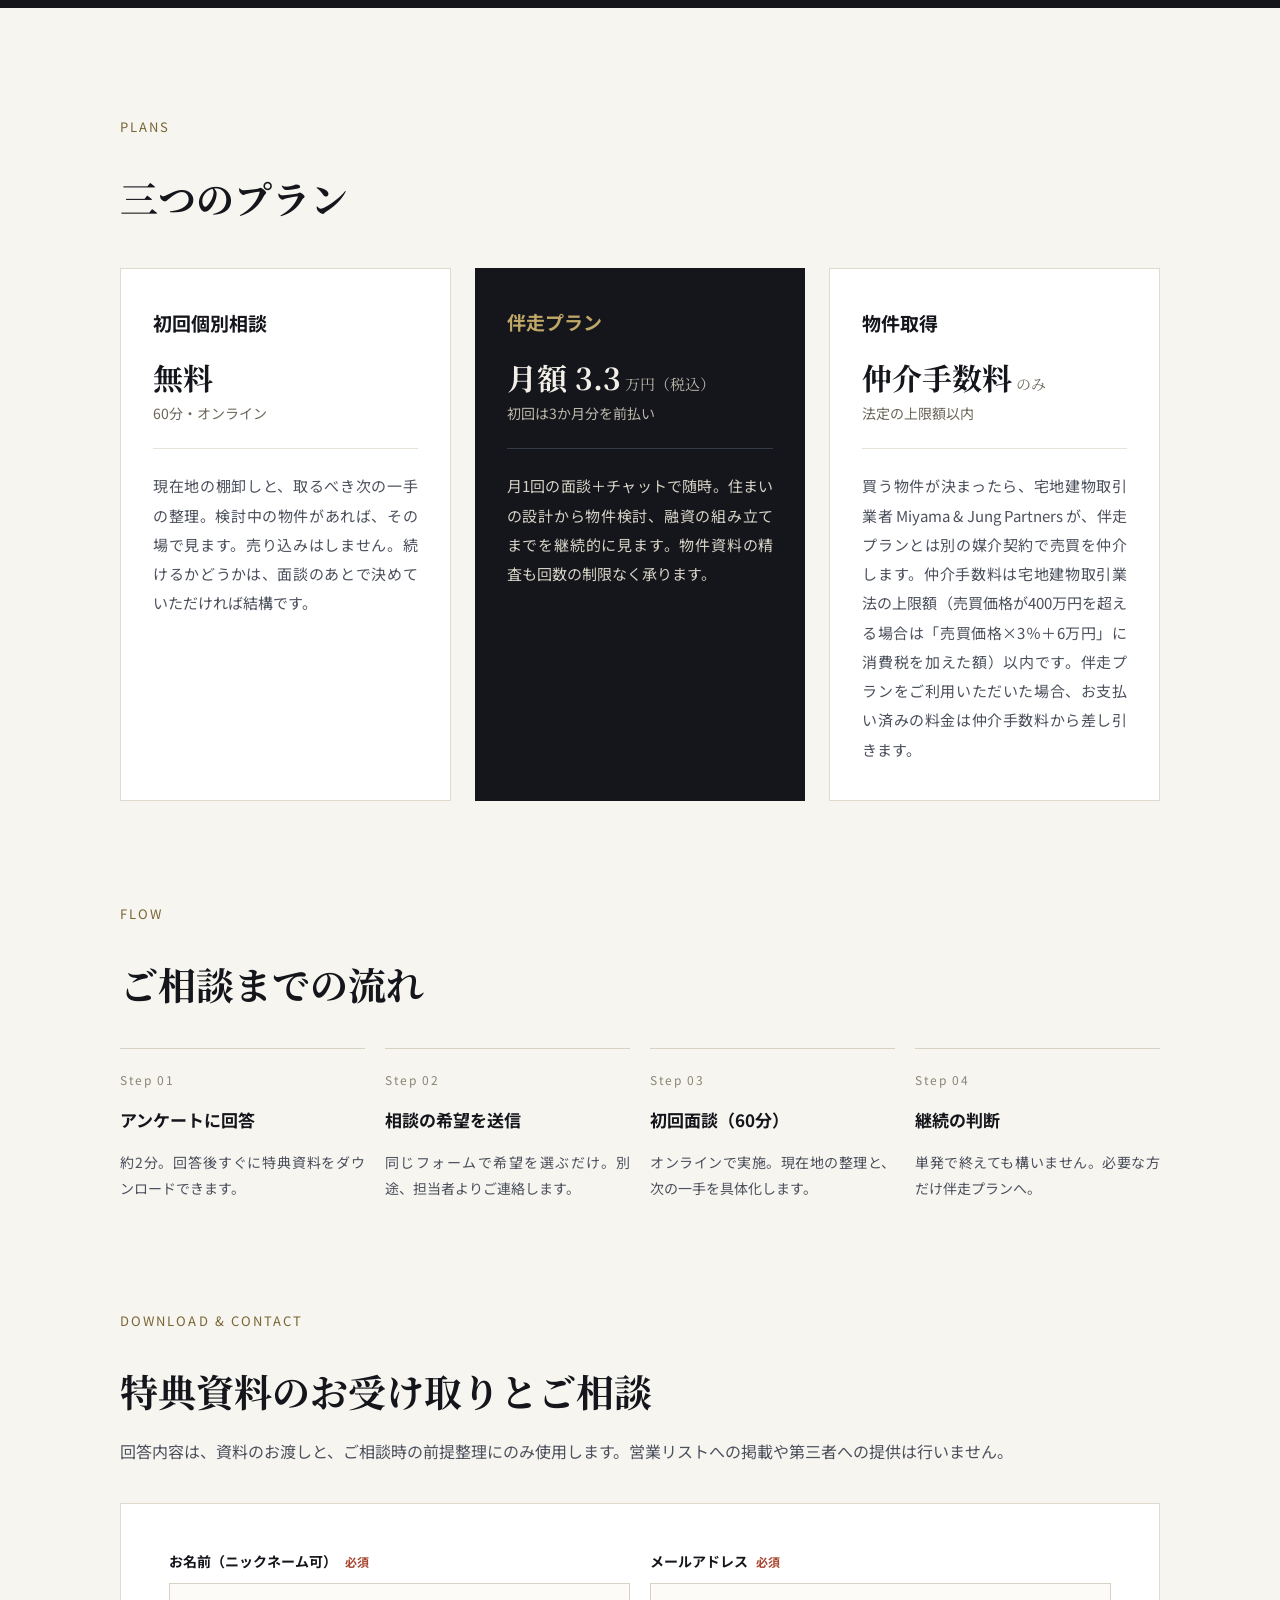
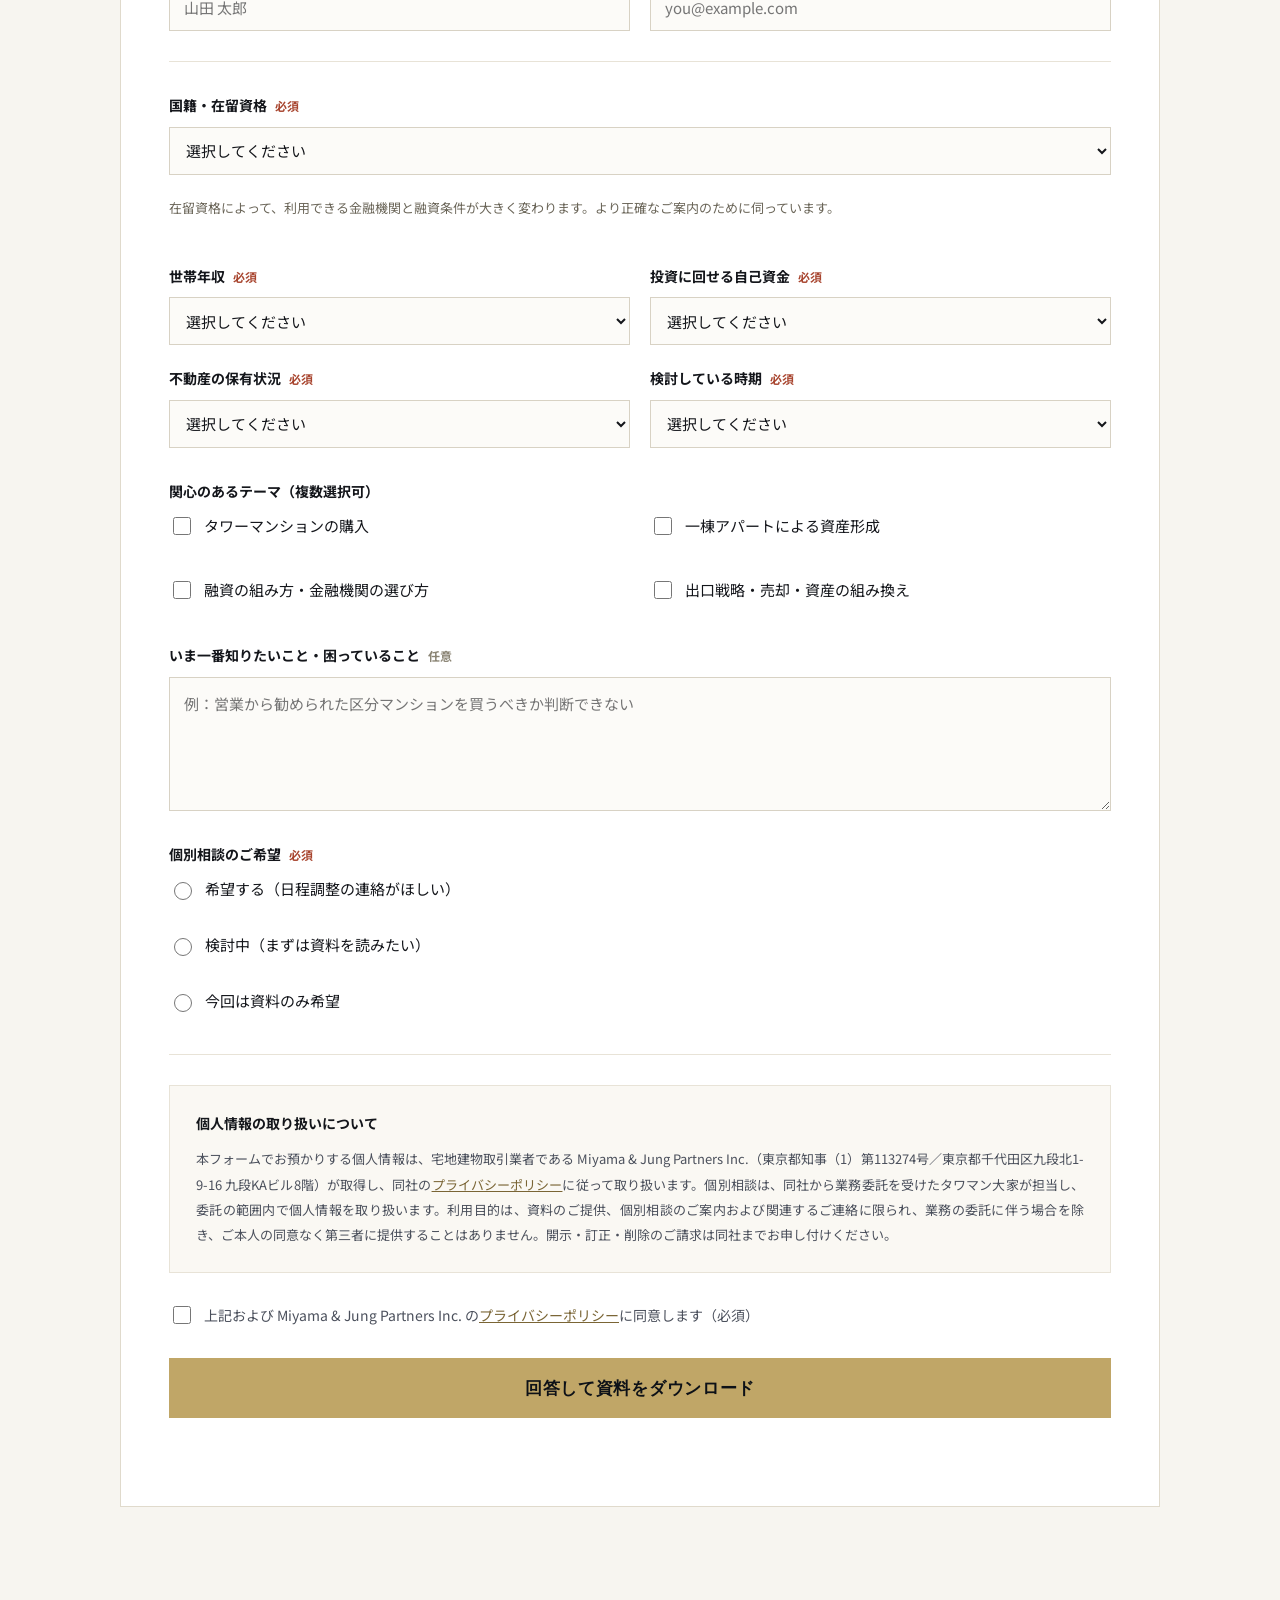
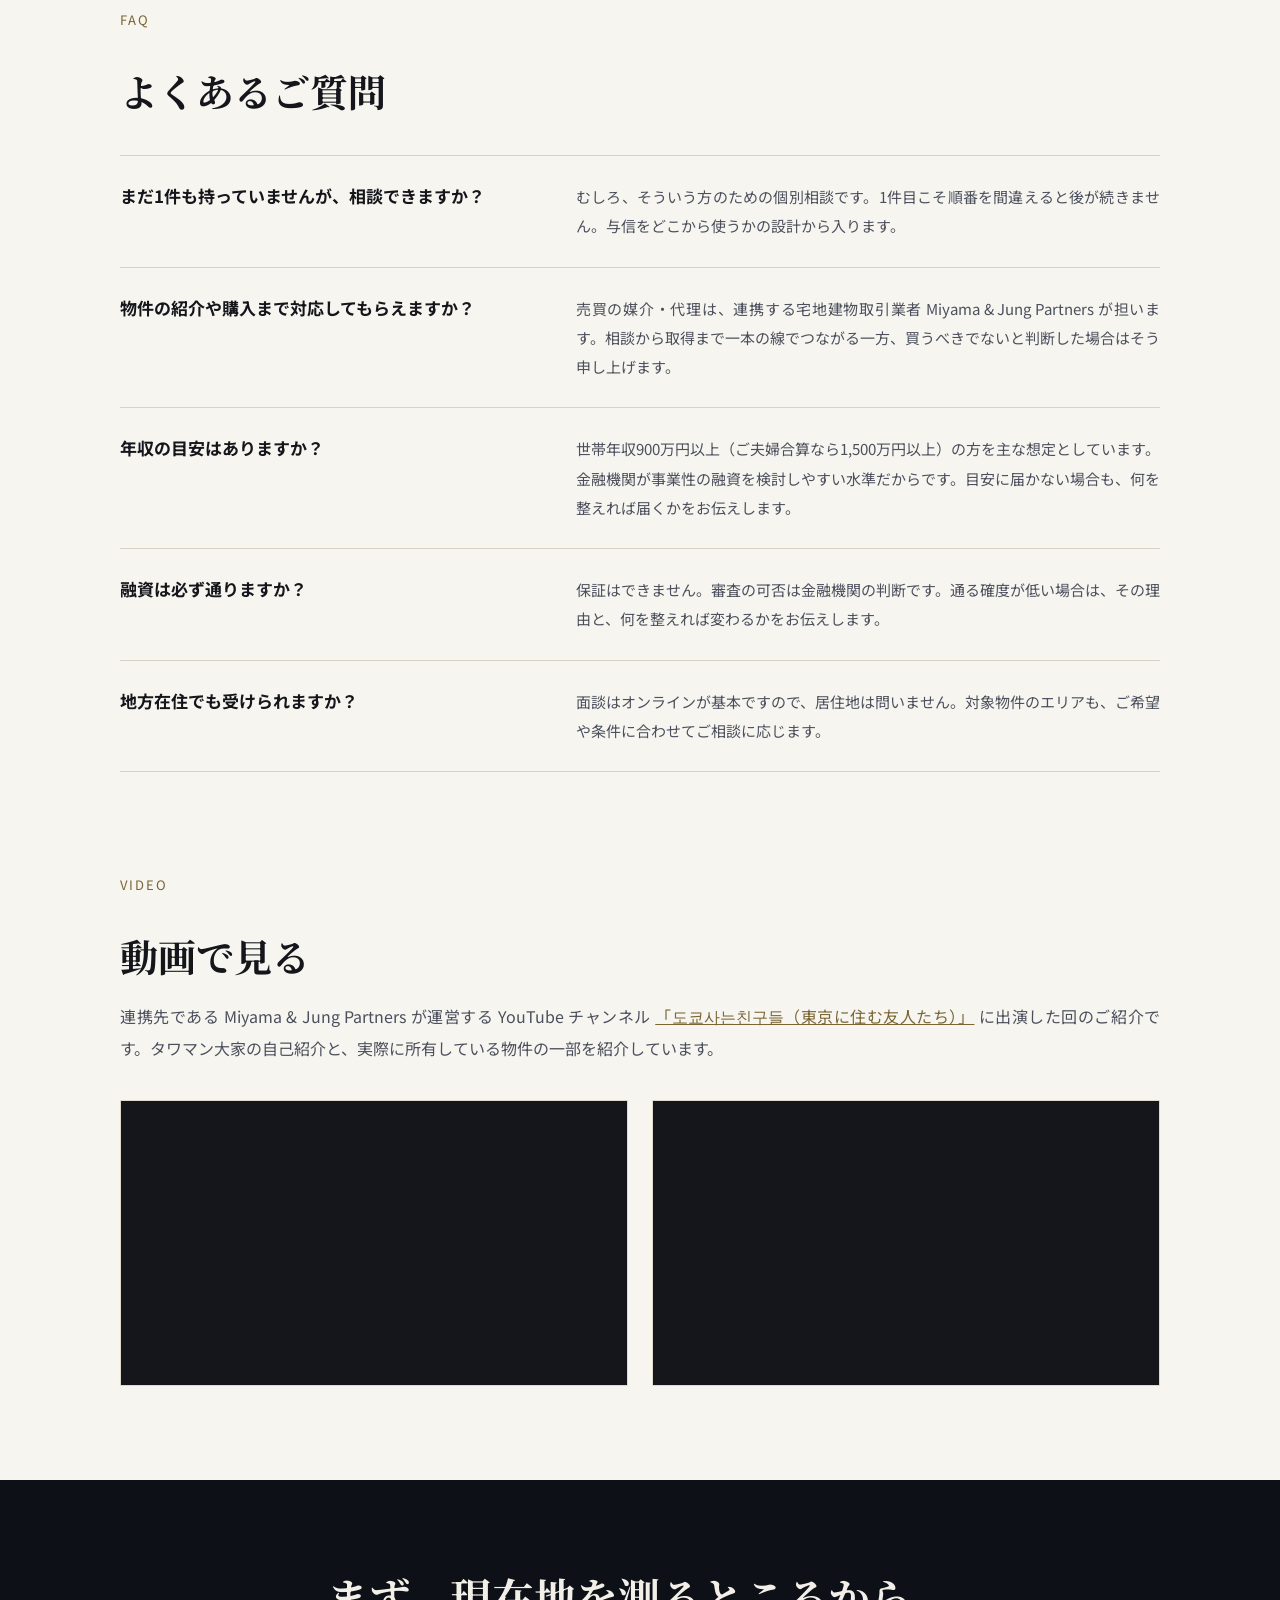
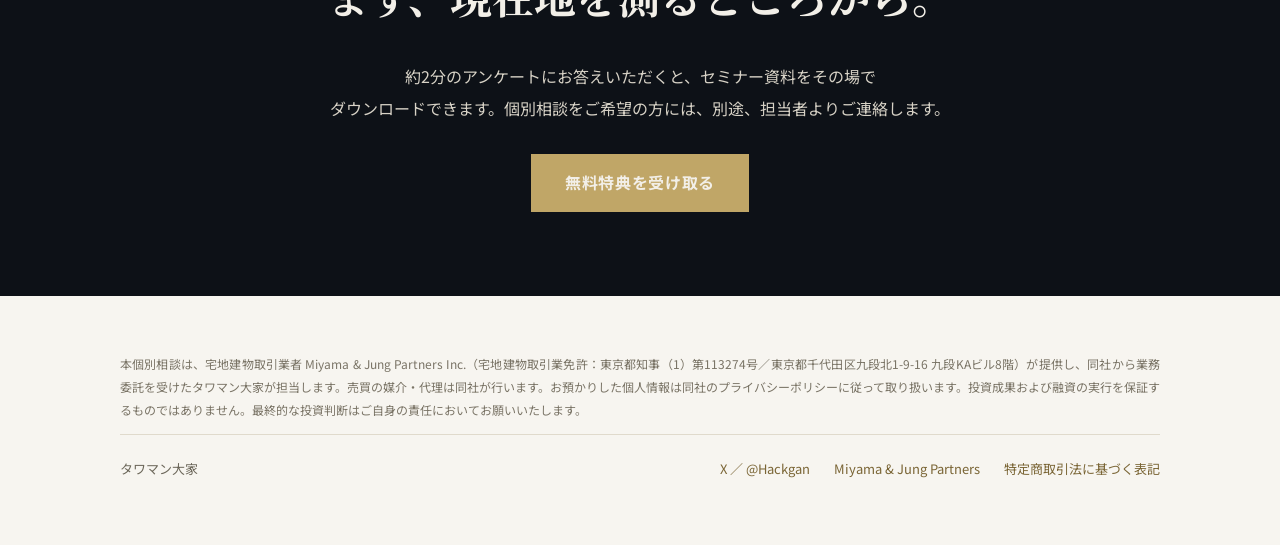
==== commit 84ab4cc9: "試算を「年収でいくらの物件が買えるか」に作り直し 年収×返済負担率から借入額を逆算し、自己資金と諸費用（7%と仮定）を加味した物件価格の目安を出す。  Co-Authored-By: Claude O" ====
--- a/index.html
+++ b/index.html
@@ -262,12 +262,16 @@
     </div>
 
     <form class="tool-card" data-loan novalidate>
-      <h3>住宅ローンのかんたん試算</h3>
+      <h3>いまの年収で、いくらの物件が買える？</h3>
       <div class="loan">
         <div class="loan-inputs">
           <div class="field">
-            <label for="l-amount">借入額</label>
-            <div class="unit-input"><input id="l-amount" name="amount" type="number" inputmode="decimal" min="0" step="100" value="6000"><span>万円</span></div>
+            <label for="l-income">年収（税込）</label>
+            <div class="unit-input"><input id="l-income" name="income" type="number" inputmode="decimal" min="0" step="50" value="1200"><span>万円</span></div>
+          </div>
+          <div class="field">
+            <label for="l-cash">自己資金</label>
+            <div class="unit-input"><input id="l-cash" name="cash" type="number" inputmode="decimal" min="0" step="100" value="1000"><span>万円</span></div>
           </div>
           <div class="field">
             <label for="l-rate">金利（年）</label>
@@ -275,21 +279,21 @@
           </div>
           <div class="field">
             <label for="l-years">返済期間</label>
-            <div class="unit-input"><input id="l-years" name="years" type="number" inputmode="numeric" min="1" max="50" step="1" value="35"><span>年</span></div>
+            <div class="unit-input"><input id="l-years" name="years" type="number" inputmode="decimal" min="0" step="1" value="35" max="50"><span>年</span></div>
           </div>
           <div class="field">
-            <label for="l-income">年収<span class="opt">任意</span></label>
-            <div class="unit-input"><input id="l-income" name="income" type="number" inputmode="decimal" min="0" step="50" value="1200"><span>万円</span></div>
+            <label for="l-ratio">返済負担率</label>
+            <div class="unit-input"><select id="l-ratio" name="ratio"><option value="20">20</option><option value="25" selected>25</option><option value="30">30</option><option value="35">35</option></select><span>%</span></div>
           </div>
         </div>
         <dl class="loan-result" aria-live="polite">
-          <div class="is-main"><dt>毎月の返済額</dt><dd><output data-out="monthly">—</output>円</dd></div>
-          <div><dt>総返済額</dt><dd><output data-out="total">—</output>万円</dd></div>
-          <div><dt>うち利息</dt><dd><output data-out="interest">—</output>万円</dd></div>
-          <div><dt>返済負担率（年収比）</dt><dd><output data-out="ratio">—</output>%</dd></div>
+          <div class="is-main"><dt>購入できる物件価格の目安</dt><dd><output data-out="price">—</output>万円</dd></div>
+          <div><dt>借入額の目安</dt><dd><output data-out="loan">—</output>万円</dd></div>
+          <div><dt>毎月の返済額</dt><dd><output data-out="monthly">—</output>円</dd></div>
+          <div><dt>年収倍率（借入額）</dt><dd><output data-out="multiple">—</output>倍</dd></div>
         </dl>
       </div>
-      <p class="tool-note">元利均等返済・固定金利・ボーナス返済なしとした場合の目安です。金利は入力例で、実際の金利・借入の可否・返済額は金融機関の審査と商品によって異なります。融資の可否や条件をお約束するものではありません。</p>
+      <p class="tool-note">年収×返済負担率を年間の返済額の上限とし、元利均等返済・固定金利・ボーナス返済なしで借入額を逆算しています。物件価格は「借入額＋自己資金」から諸費用（物件価格の約7%と仮定）を差し引いた目安です。金融機関の審査では実際の金利より高い「審査金利」で計算されることが多く、ほかの借入・勤続年数・在留資格・物件の評価によっても借入額は変わります。融資の可否や条件をお約束するものではありません。</p>
     </form>
 
     <!-- assets/data/market.json（tools/fetch_market.py で作成）が読めたときだけ表示 -->
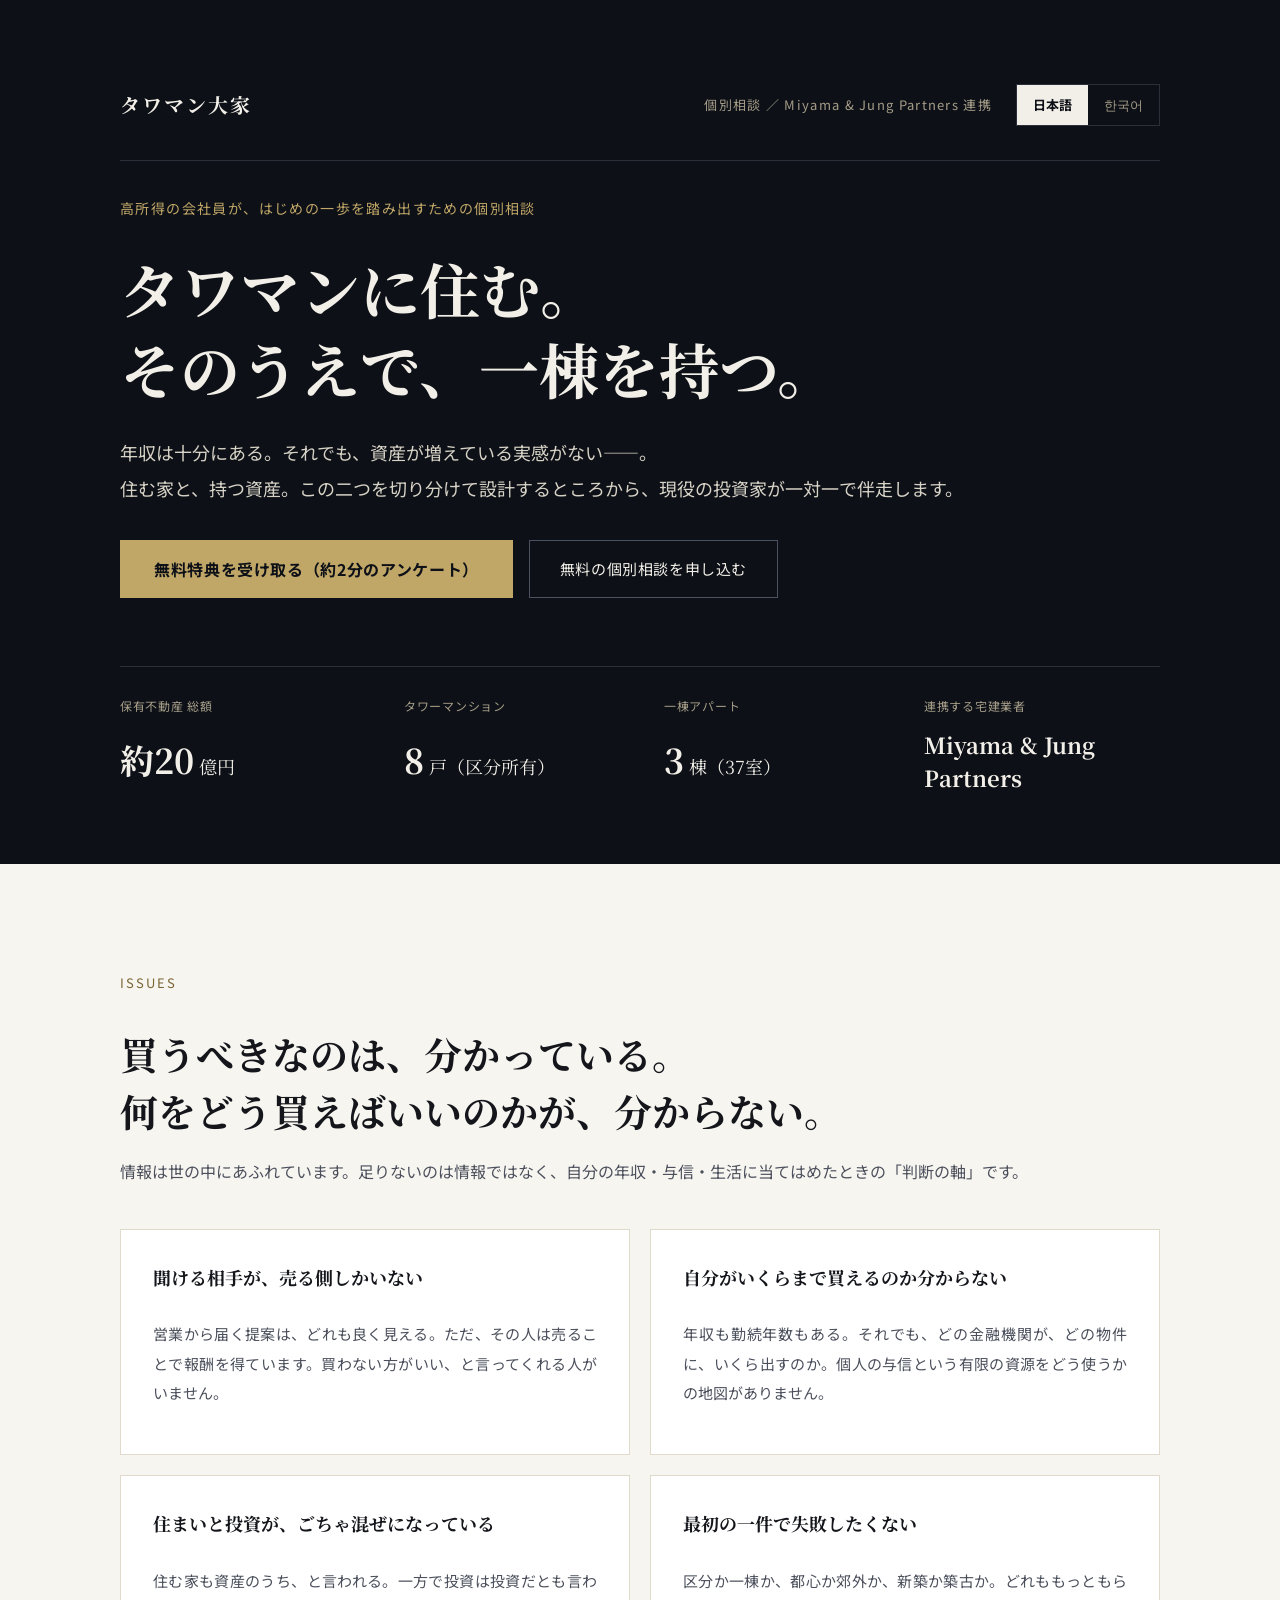
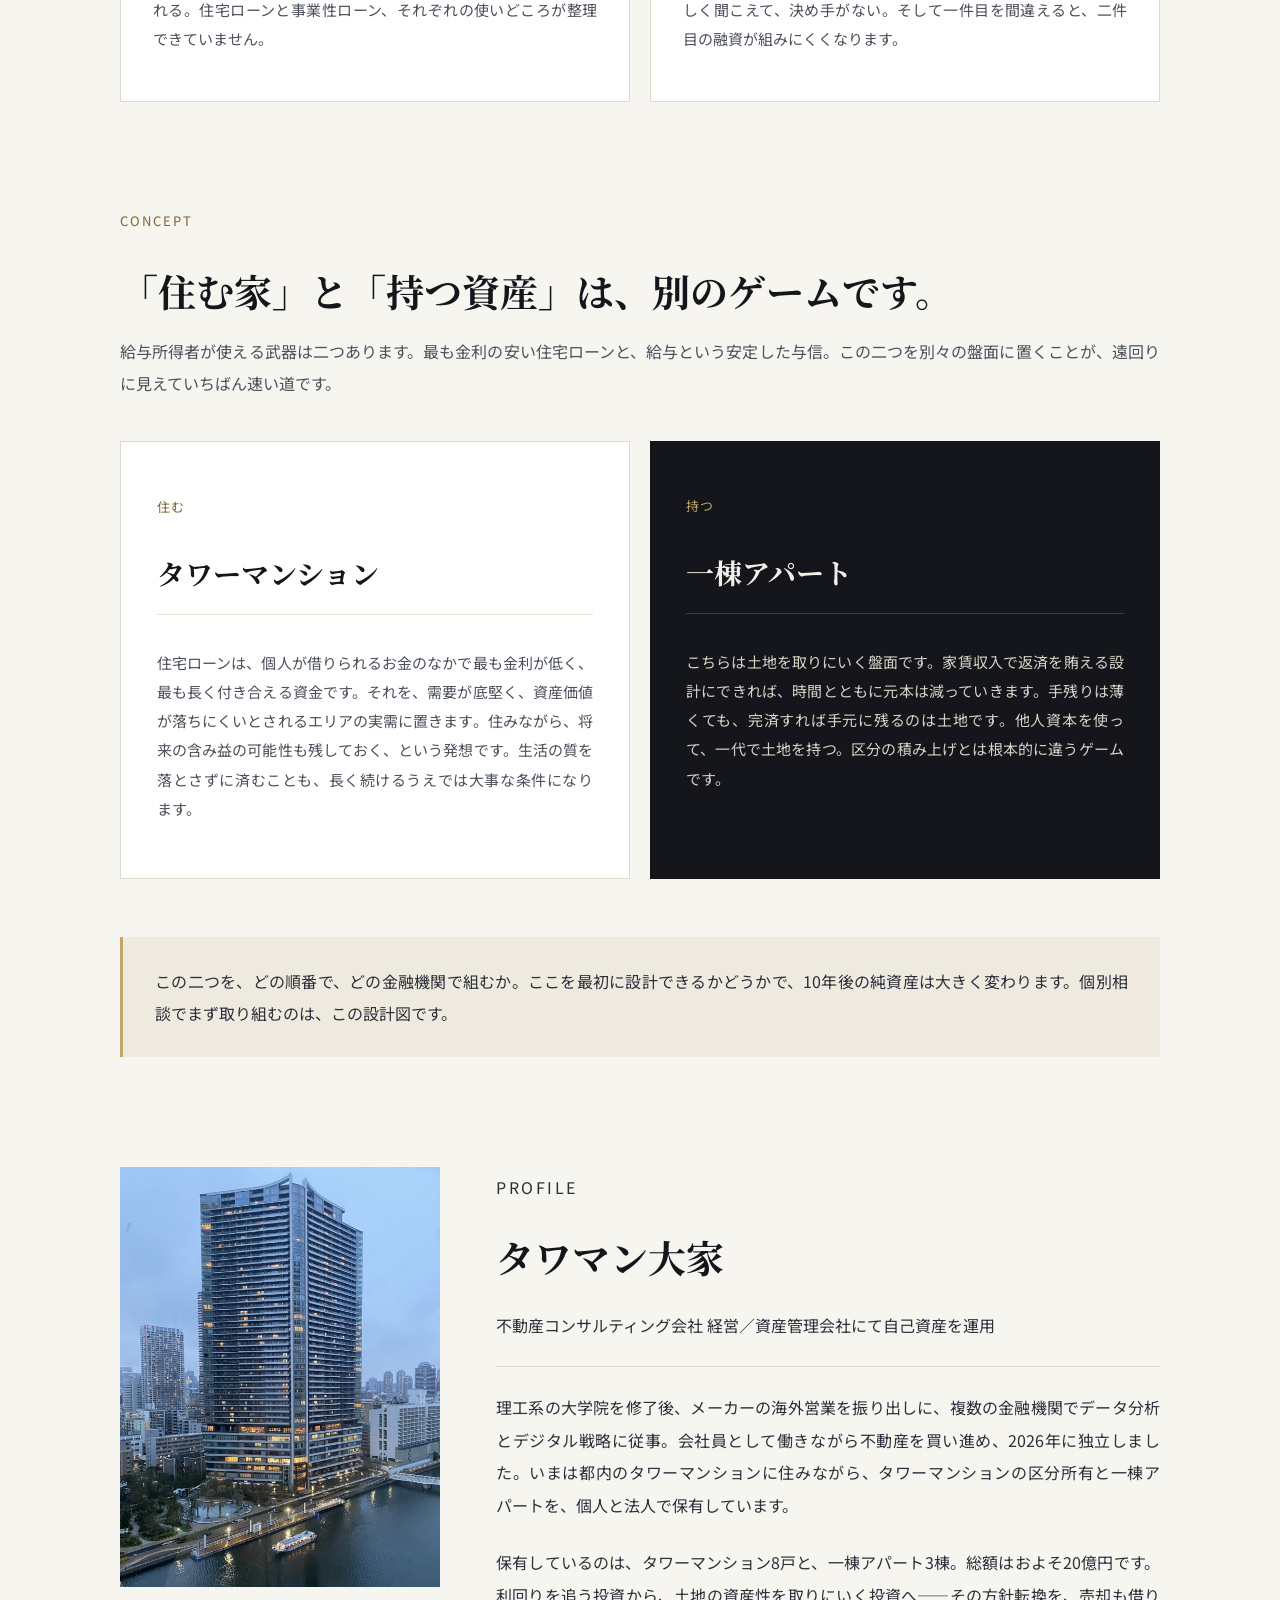
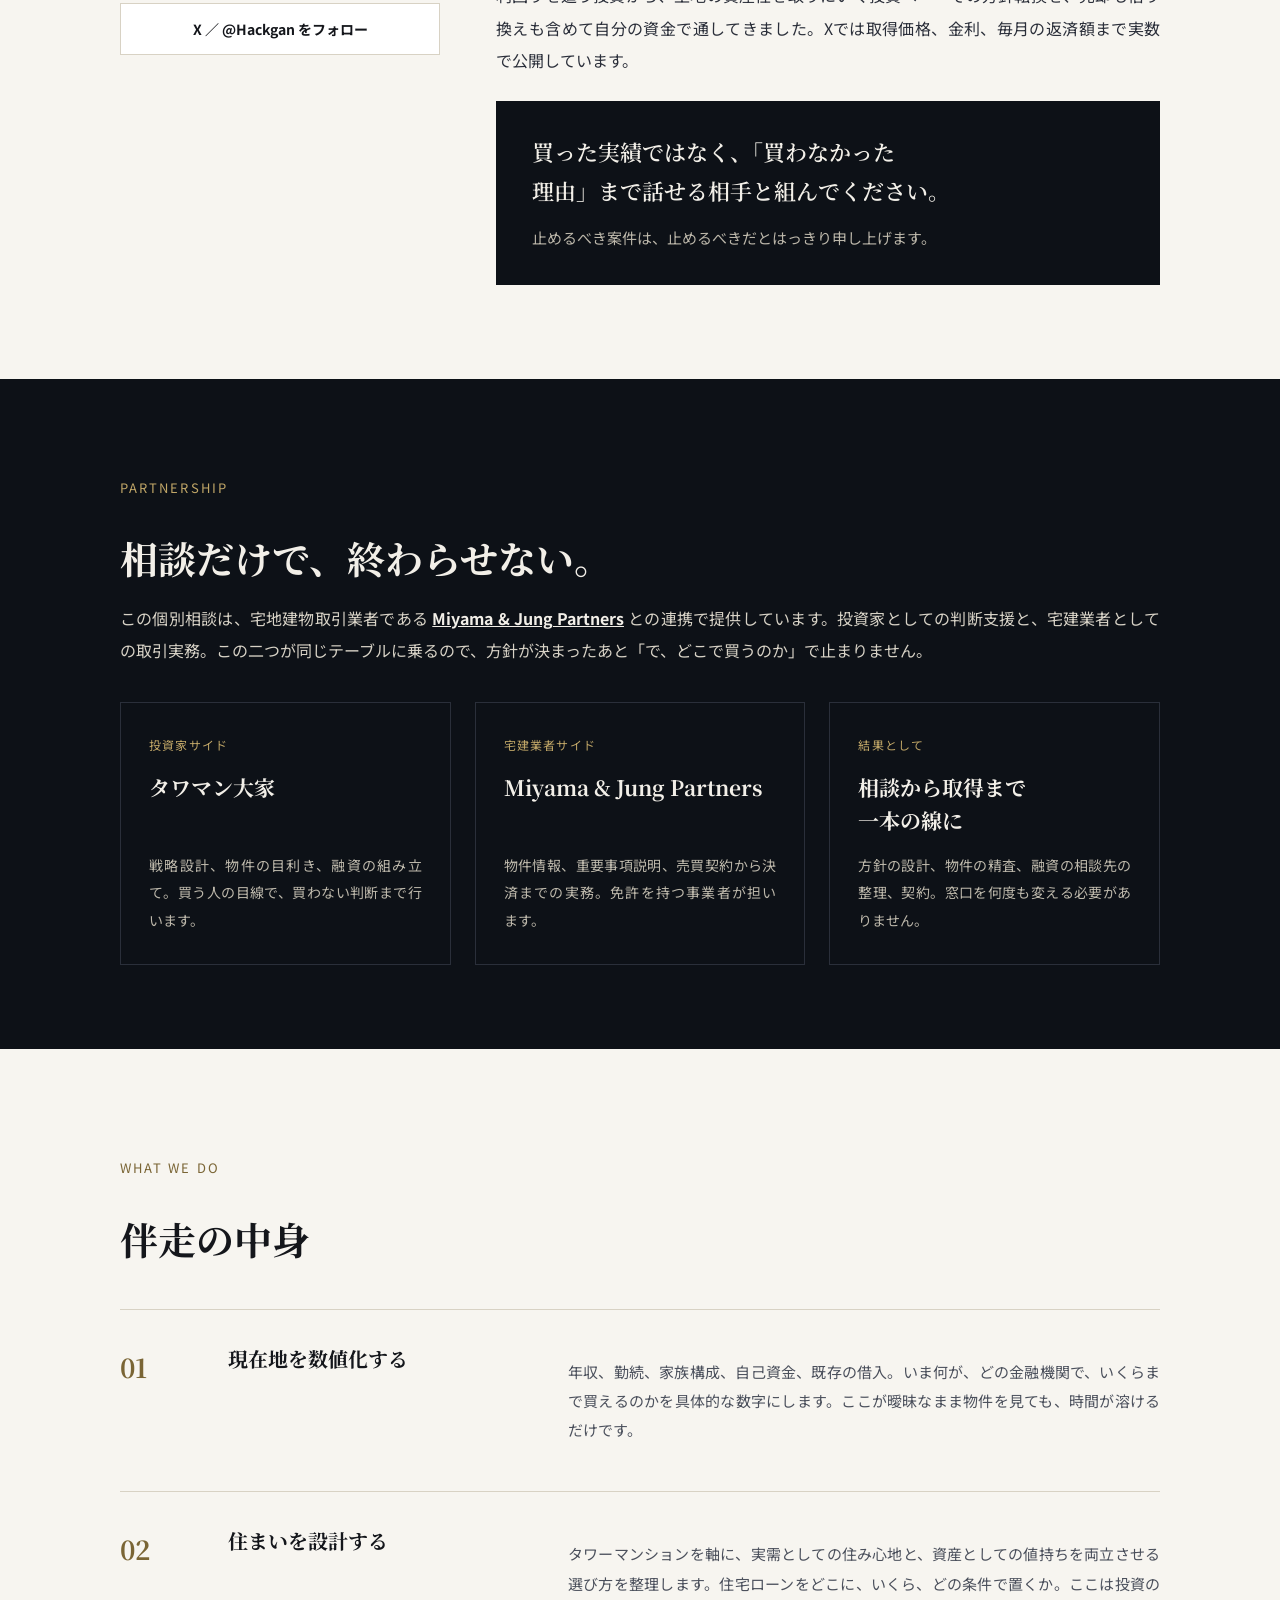
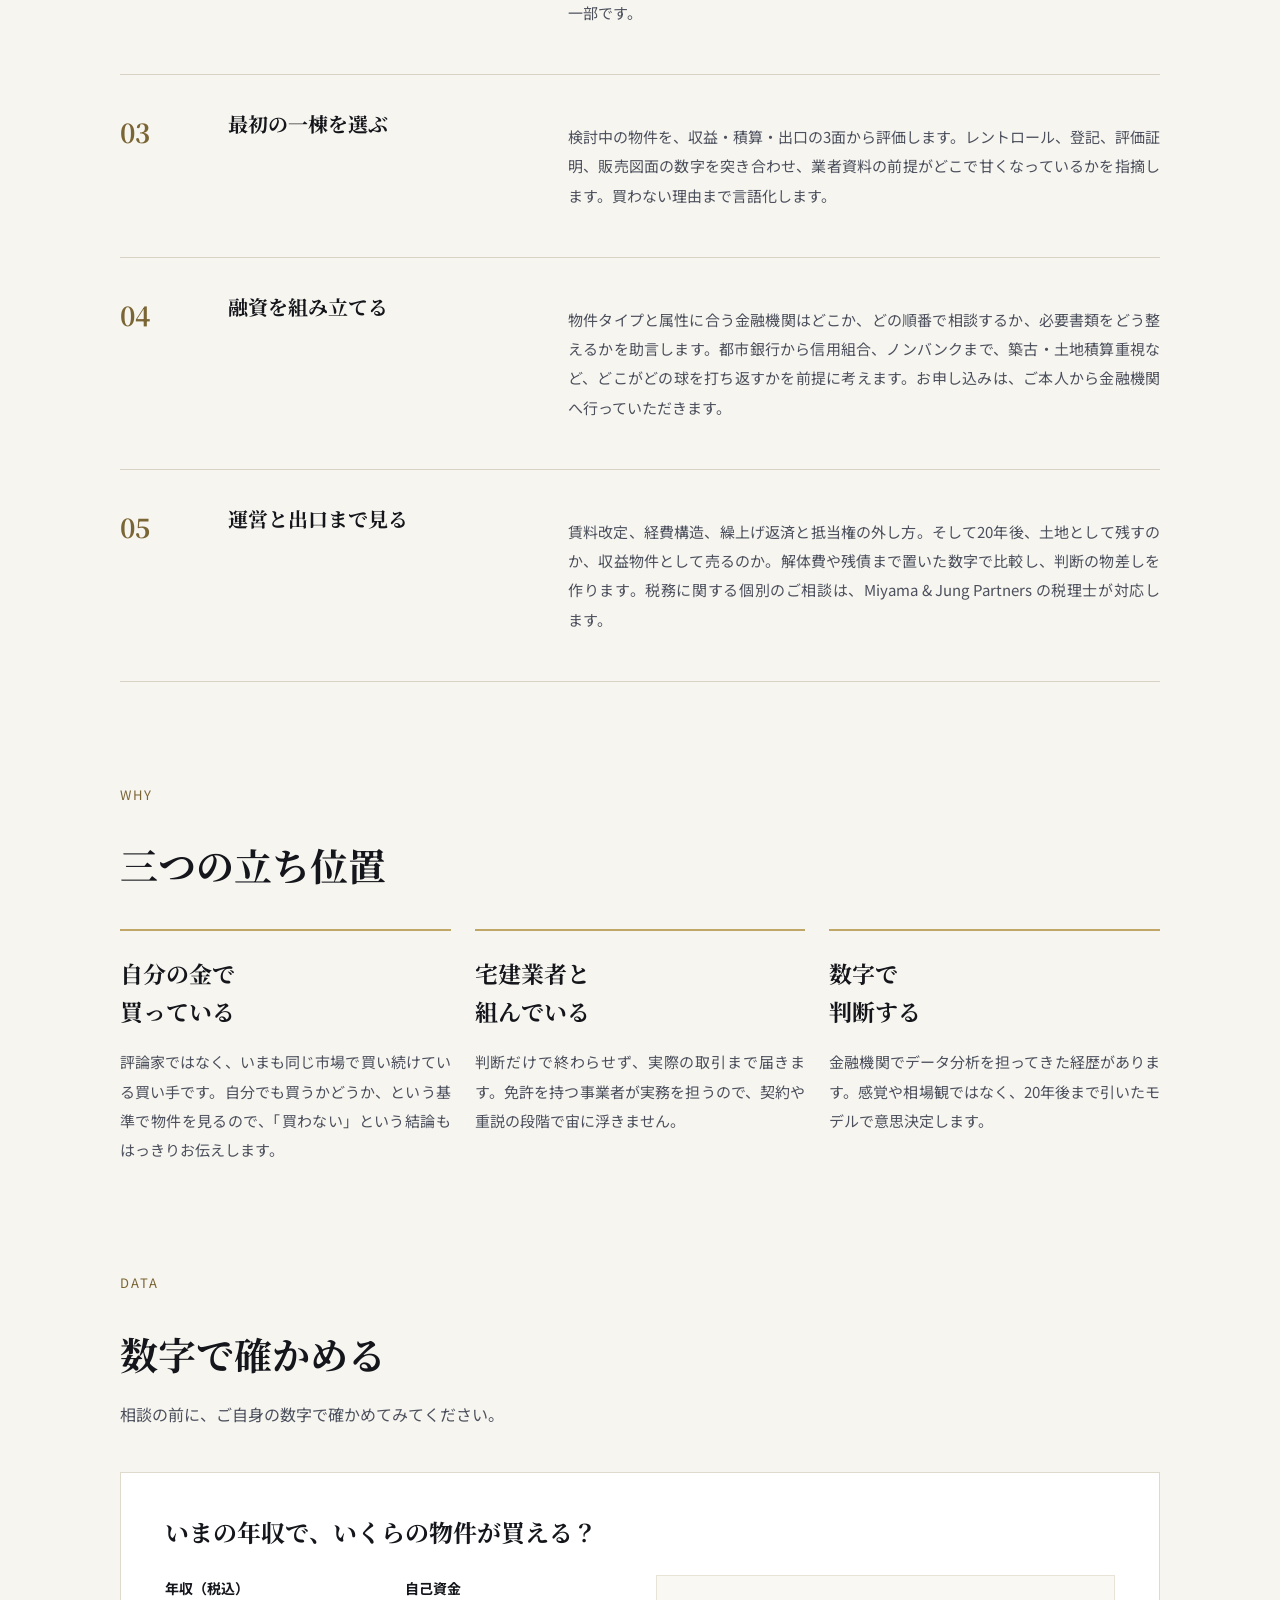
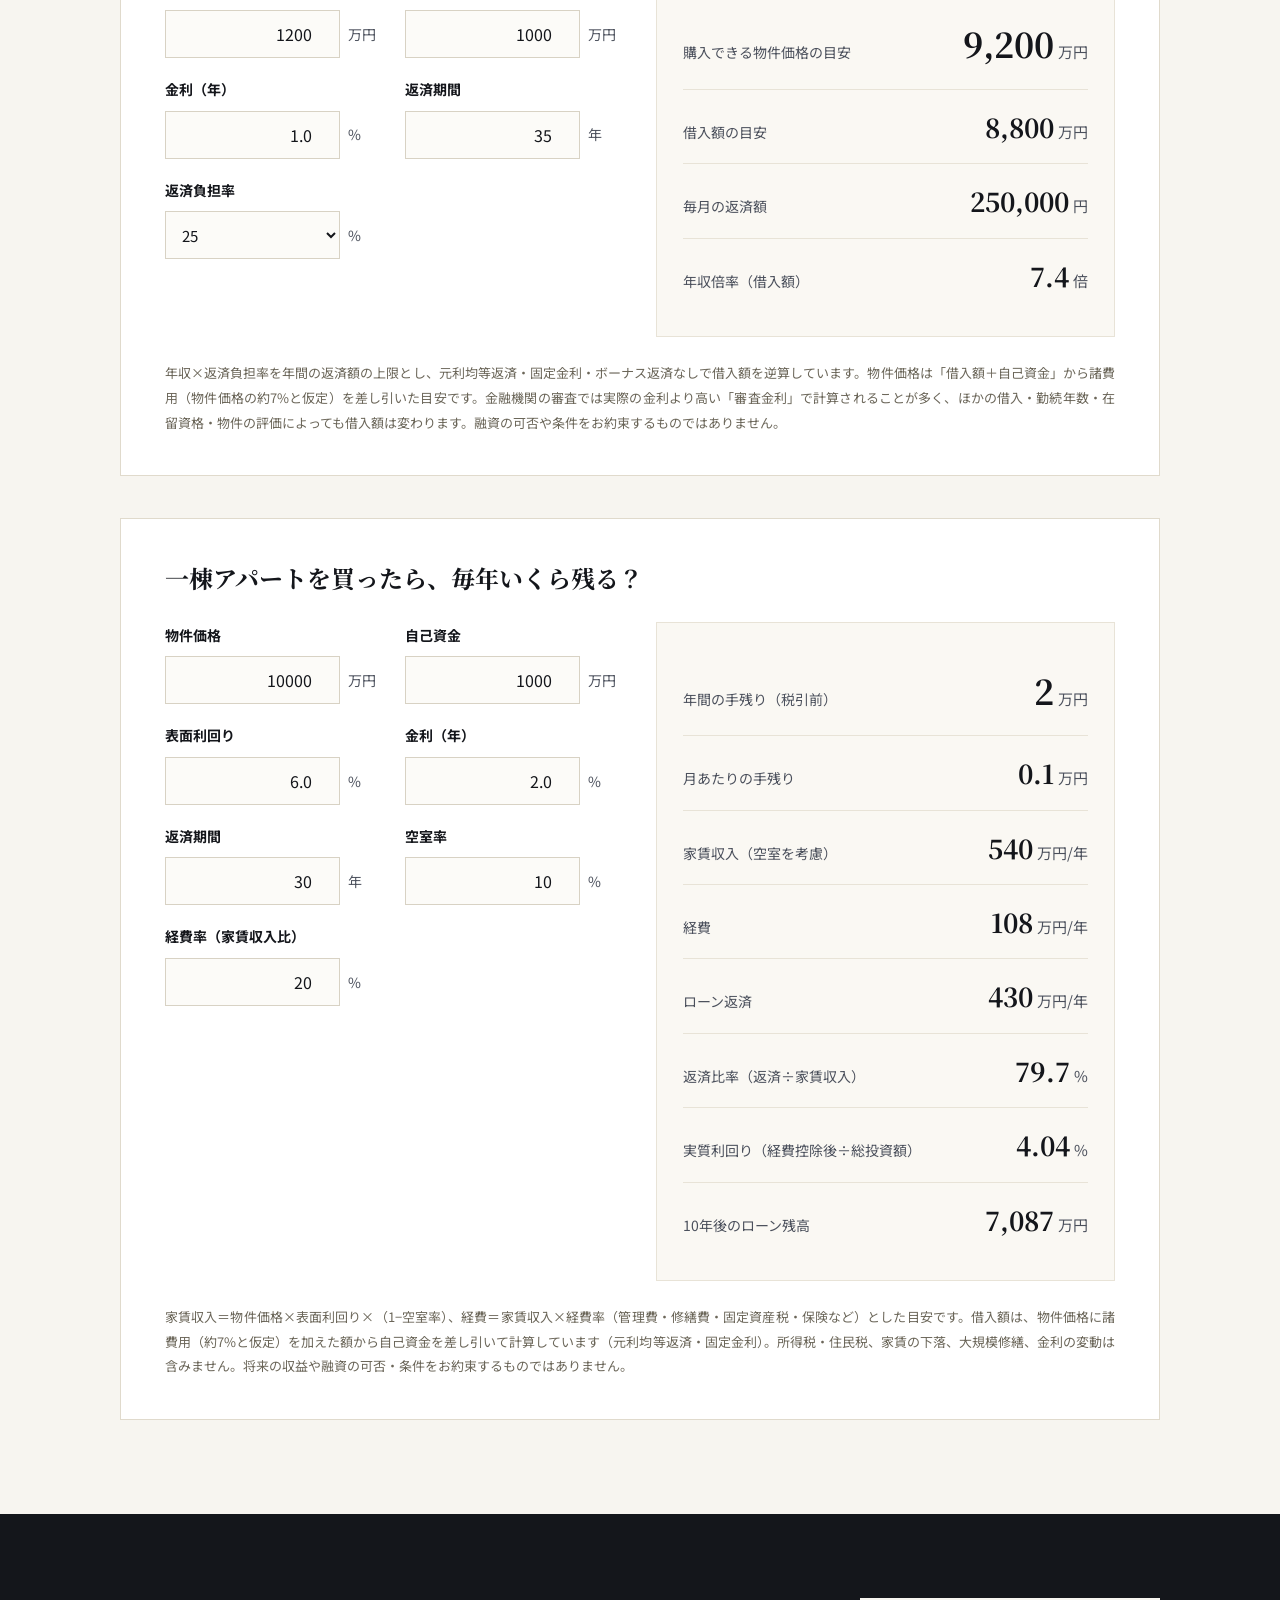
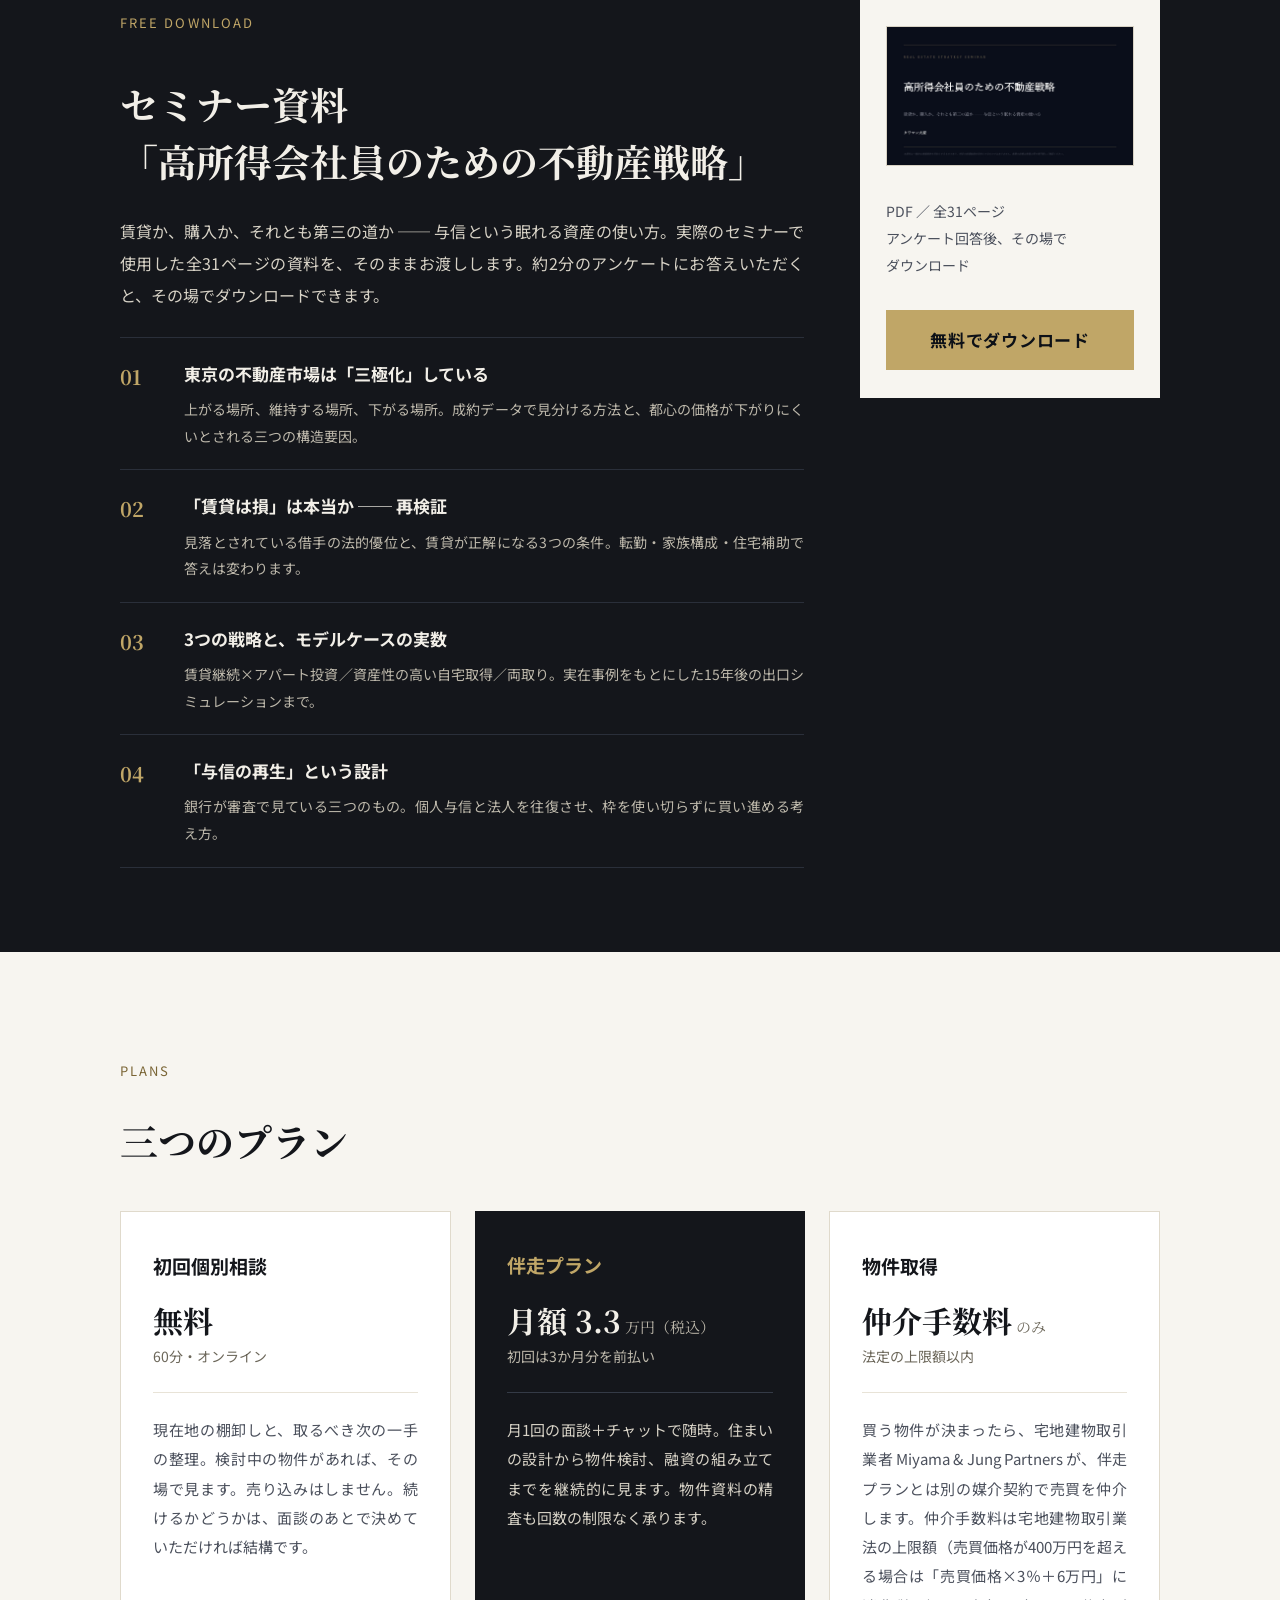
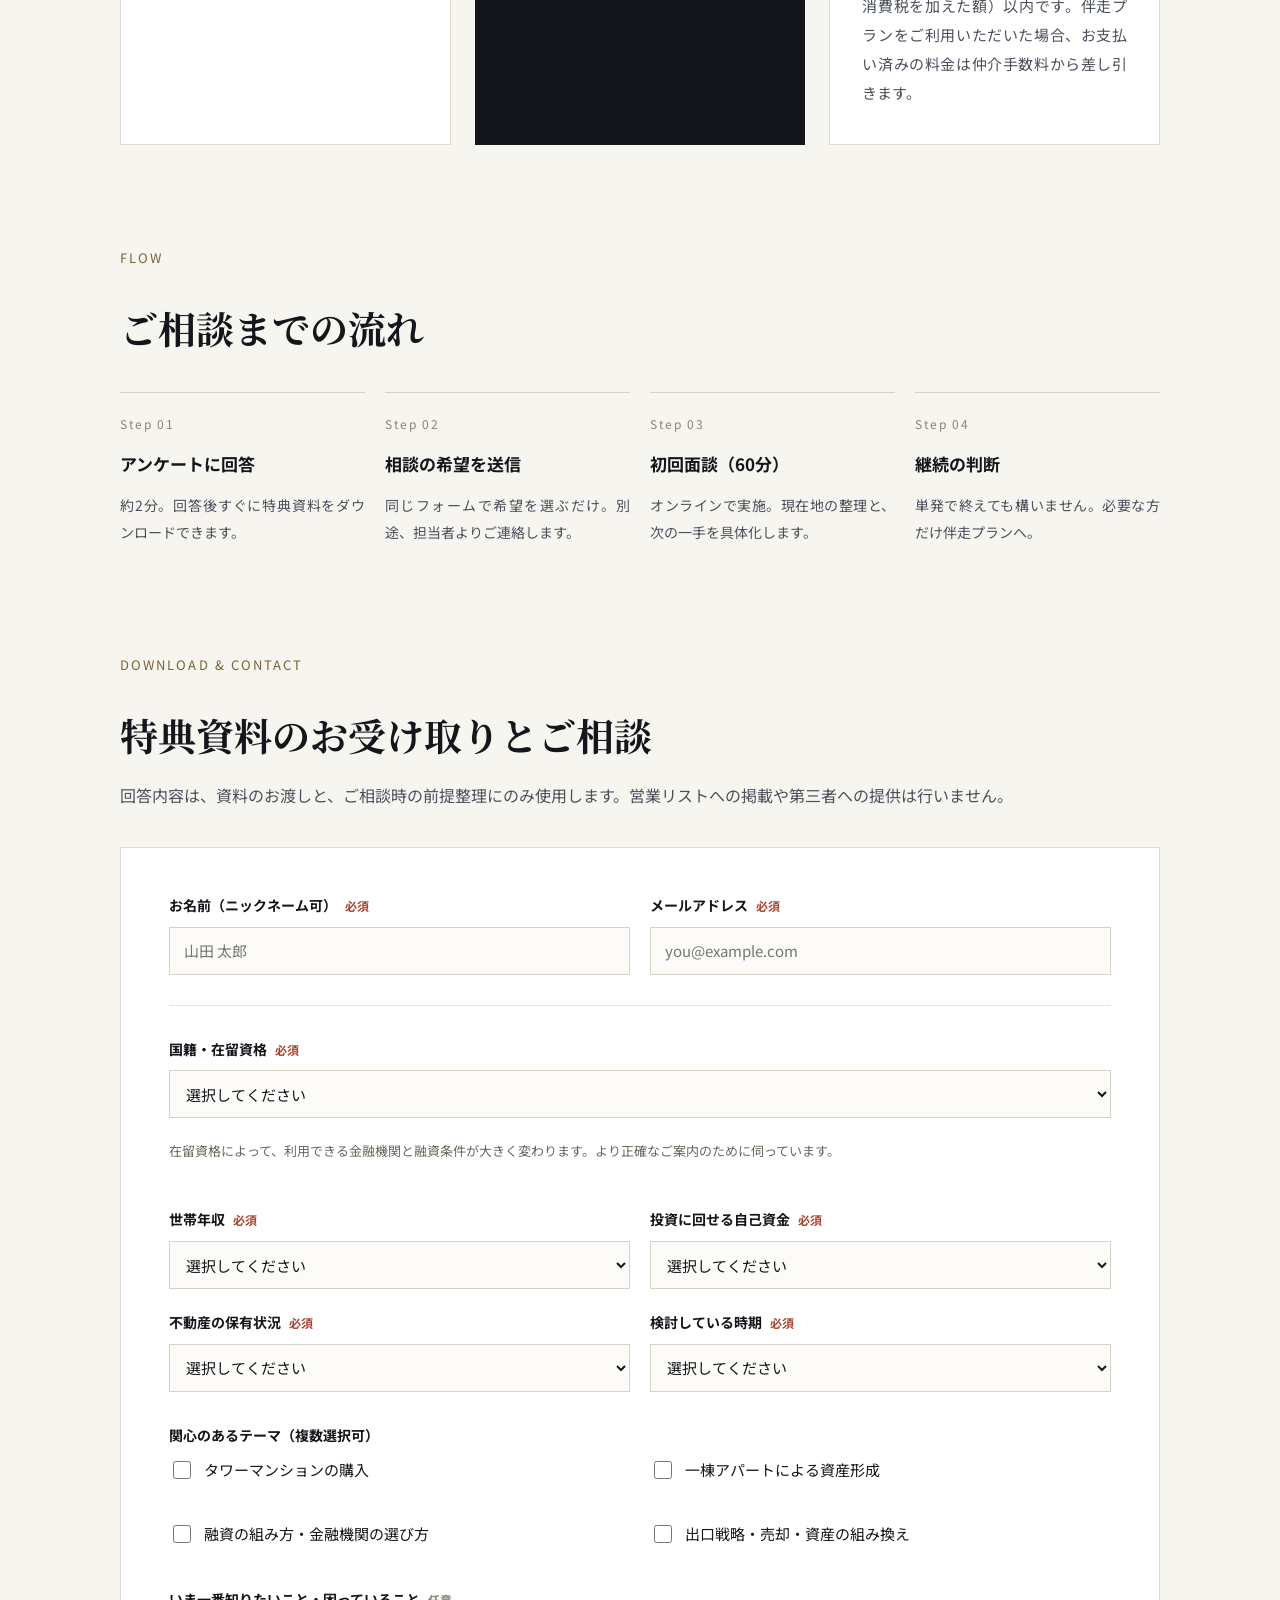
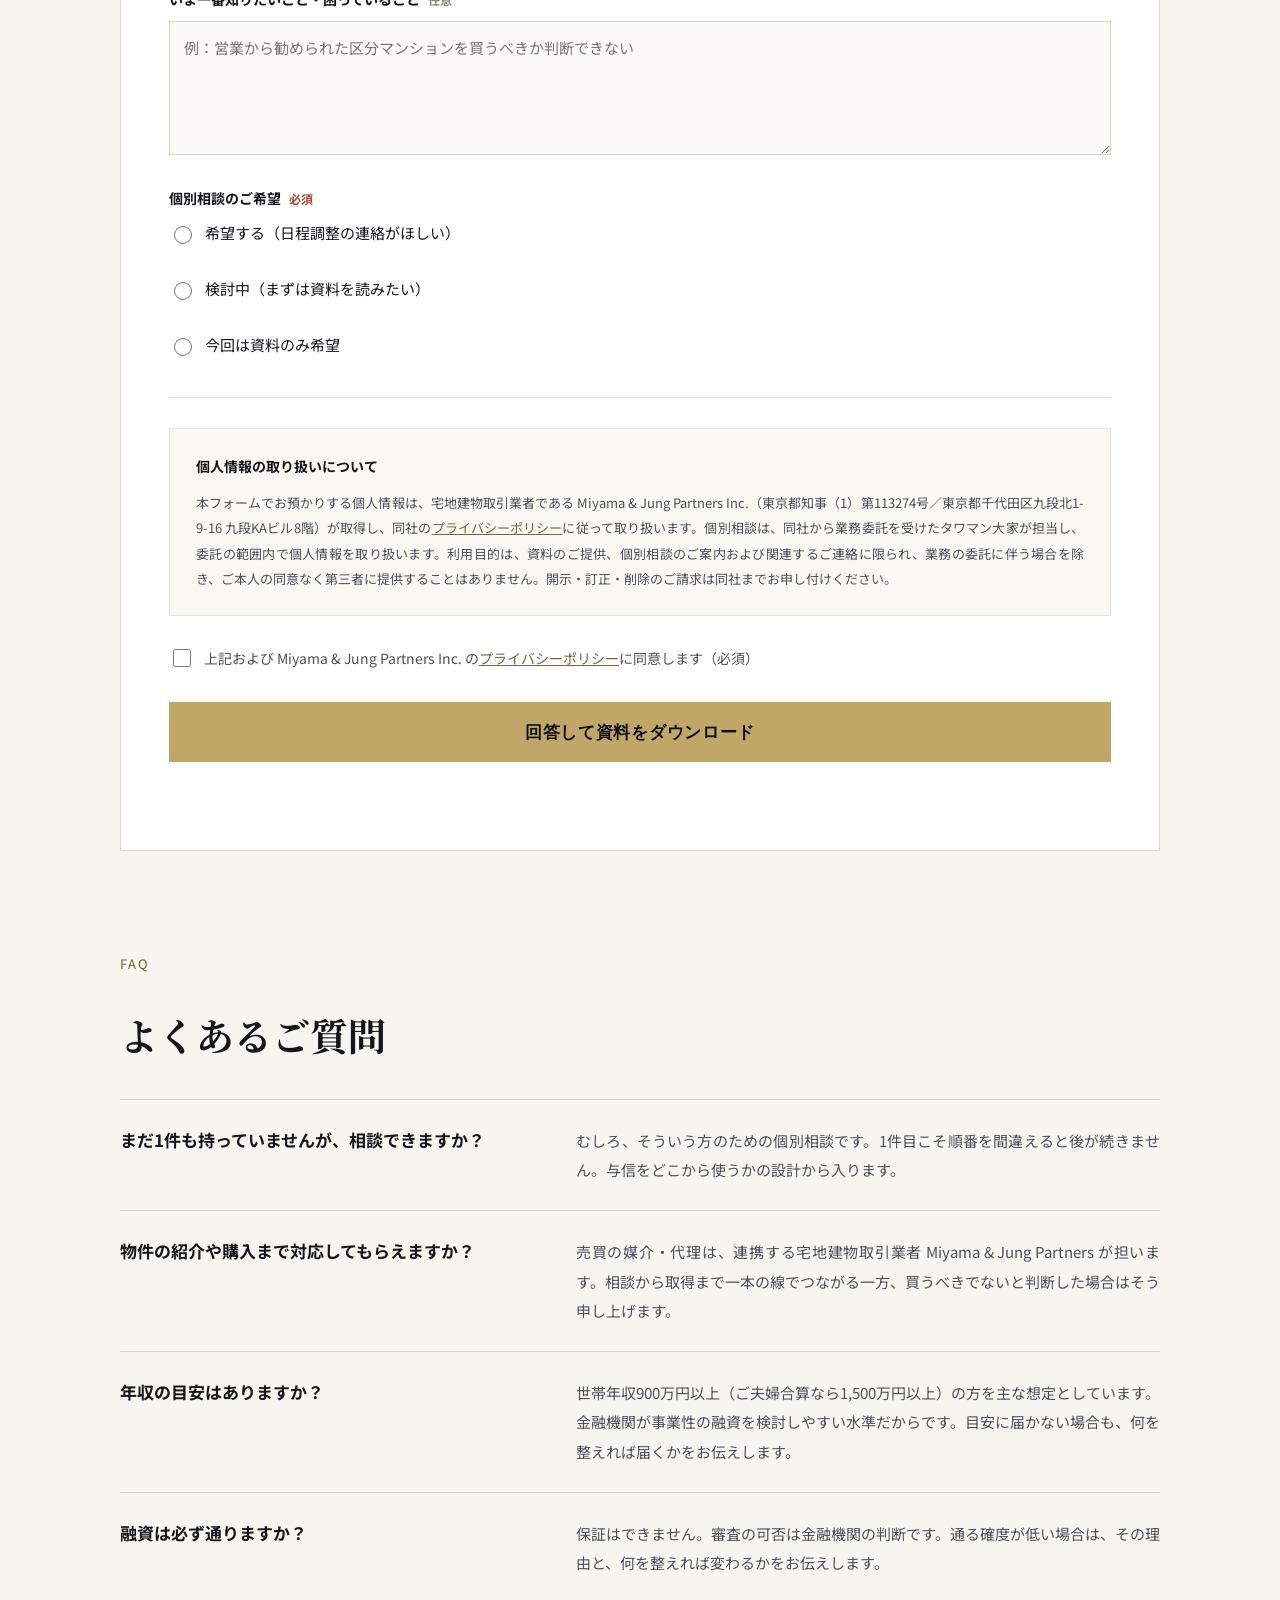
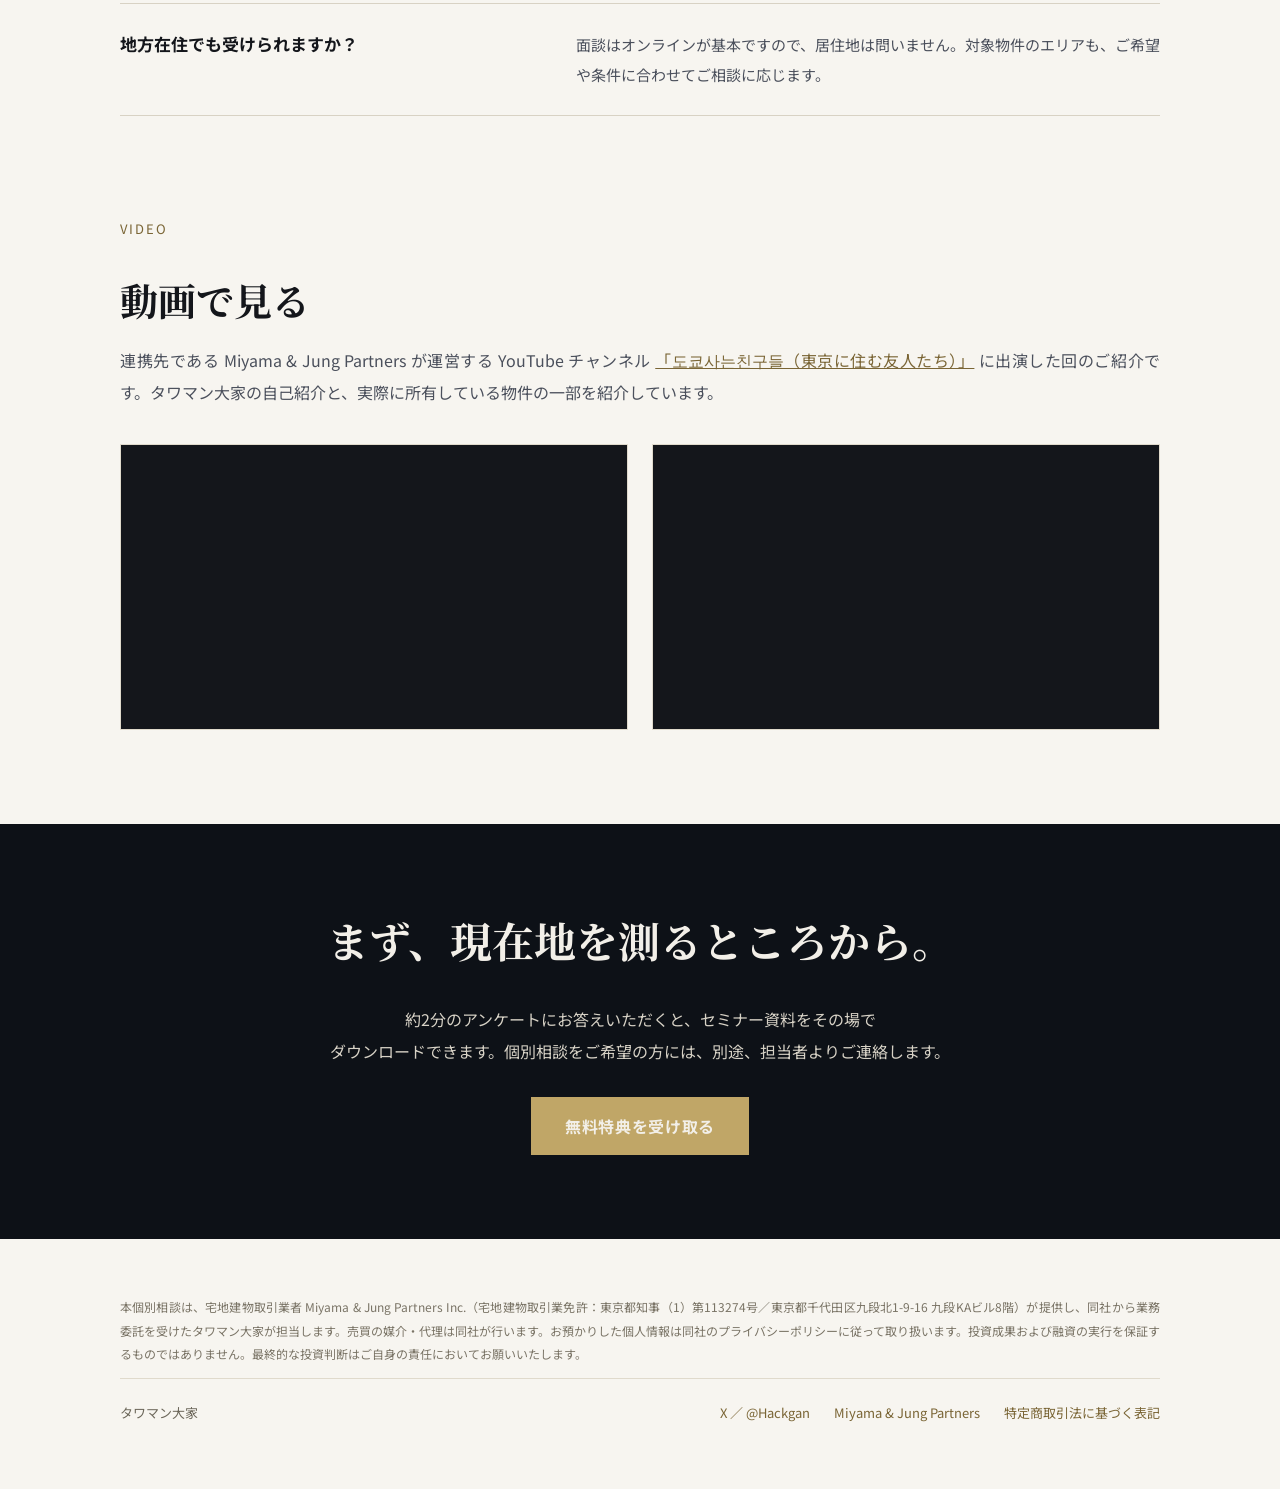
==== commit c0e3078b: "一棟アパートの収益シミュレーションを追加 物件価格・自己資金・表面利回り・金利・期間・空室率・経費率から、税引前の手残り・返済比率・実質利回り・10年後の残債を出す。日韓両方。  Co-Authore" ====
--- a/index.html
+++ b/index.html
@@ -294,6 +294,53 @@
         </dl>
       </div>
       <p class="tool-note">年収×返済負担率を年間の返済額の上限とし、元利均等返済・固定金利・ボーナス返済なしで借入額を逆算しています。物件価格は「借入額＋自己資金」から諸費用（物件価格の約7%と仮定）を差し引いた目安です。金融機関の審査では実際の金利より高い「審査金利」で計算されることが多く、ほかの借入・勤続年数・在留資格・物件の評価によっても借入額は変わります。融資の可否や条件をお約束するものではありません。</p>
+    </form>
+
+    <form class="tool-card" data-rental novalidate>
+      <h3>一棟アパートを買ったら、毎年いくら残る？</h3>
+      <div class="loan">
+        <div class="loan-inputs">
+          <div class="field">
+            <label for="r-price">物件価格</label>
+            <div class="unit-input"><input id="r-price" name="price" type="number" inputmode="decimal" min="0" step="500" value="10000"><span>万円</span></div>
+          </div>
+          <div class="field">
+            <label for="r-cash">自己資金</label>
+            <div class="unit-input"><input id="r-cash" name="cash" type="number" inputmode="decimal" min="0" step="100" value="1000"><span>万円</span></div>
+          </div>
+          <div class="field">
+            <label for="r-yield">表面利回り</label>
+            <div class="unit-input"><input id="r-yield" name="yield" type="number" inputmode="decimal" min="0" step="0.1" value="6.0"><span>%</span></div>
+          </div>
+          <div class="field">
+            <label for="r-rate">金利（年）</label>
+            <div class="unit-input"><input id="r-rate" name="rate" type="number" inputmode="decimal" min="0" step="0.05" value="2.0"><span>%</span></div>
+          </div>
+          <div class="field">
+            <label for="r-years">返済期間</label>
+            <div class="unit-input"><input id="r-years" name="years" type="number" inputmode="decimal" min="0" step="1" value="30"><span>年</span></div>
+          </div>
+          <div class="field">
+            <label for="r-vacancy">空室率</label>
+            <div class="unit-input"><input id="r-vacancy" name="vacancy" type="number" inputmode="decimal" min="0" step="1" value="10"><span>%</span></div>
+          </div>
+          <div class="field">
+            <label for="r-expense">経費率（家賃収入比）</label>
+            <div class="unit-input"><input id="r-expense" name="expense" type="number" inputmode="decimal" min="0" step="1" value="20"><span>%</span></div>
+          </div>
+        </div>
+        <dl class="loan-result" aria-live="polite">
+          <div class="is-main"><dt>年間の手残り（税引前）</dt><dd><output data-out="cf">—</output>万円</dd></div>
+          <div><dt>月あたりの手残り</dt><dd><output data-out="cfm">—</output>万円</dd></div>
+          <div><dt>家賃収入（空室を考慮）</dt><dd><output data-out="rent">—</output>万円/年</dd></div>
+          <div><dt>経費</dt><dd><output data-out="cost">—</output>万円/年</dd></div>
+          <div><dt>ローン返済</dt><dd><output data-out="debt">—</output>万円/年</dd></div>
+          <div><dt>返済比率（返済÷家賃収入）</dt><dd><output data-out="dsr">—</output>%</dd></div>
+          <div><dt>実質利回り（経費控除後÷総投資額）</dt><dd><output data-out="noi">—</output>%</dd></div>
+          <div><dt>10年後のローン残高</dt><dd><output data-out="bal10">—</output>万円</dd></div>
+        </dl>
+      </div>
+      <p class="tool-note">家賃収入＝物件価格×表面利回り×（1−空室率）、経費＝家賃収入×経費率（管理費・修繕費・固定資産税・保険など）とした目安です。借入額は、物件価格に諸費用（約7%と仮定）を加えた額から自己資金を差し引いて計算しています（元利均等返済・固定金利）。所得税・住民税、家賃の下落、大規模修繕、金利の変動は含みません。将来の収益や融資の可否・条件をお約束するものではありません。</p>
     </form>
 
     <!-- assets/data/market.json（tools/fetch_market.py で作成）が読めたときだけ表示 -->
--- a/assets/style.css
+++ b/assets/style.css
@@ -490,6 +490,7 @@
 .loan-result dd { margin: 0; font-size: 15px; color: var(--ink-soft); text-align: end; white-space: nowrap; }
 .loan-result dd output { font-family: var(--serif); font-size: 26px; font-weight: 700; color: var(--ink); margin-right: 4px; }
 .loan-result .is-main dd output { font-size: 34px; }
+.loan-result .is-negative dd output { color: var(--required); }
 
 /* 坪単価グラフ（系列色は 4 色の固定順。色だけに頼らないよう右端ラベル・凡例・表を併用） */
 .chart { --s1: #2a78d6; --s2: #eb6834; --s3: #1baf7a; --s4: #eda100; }
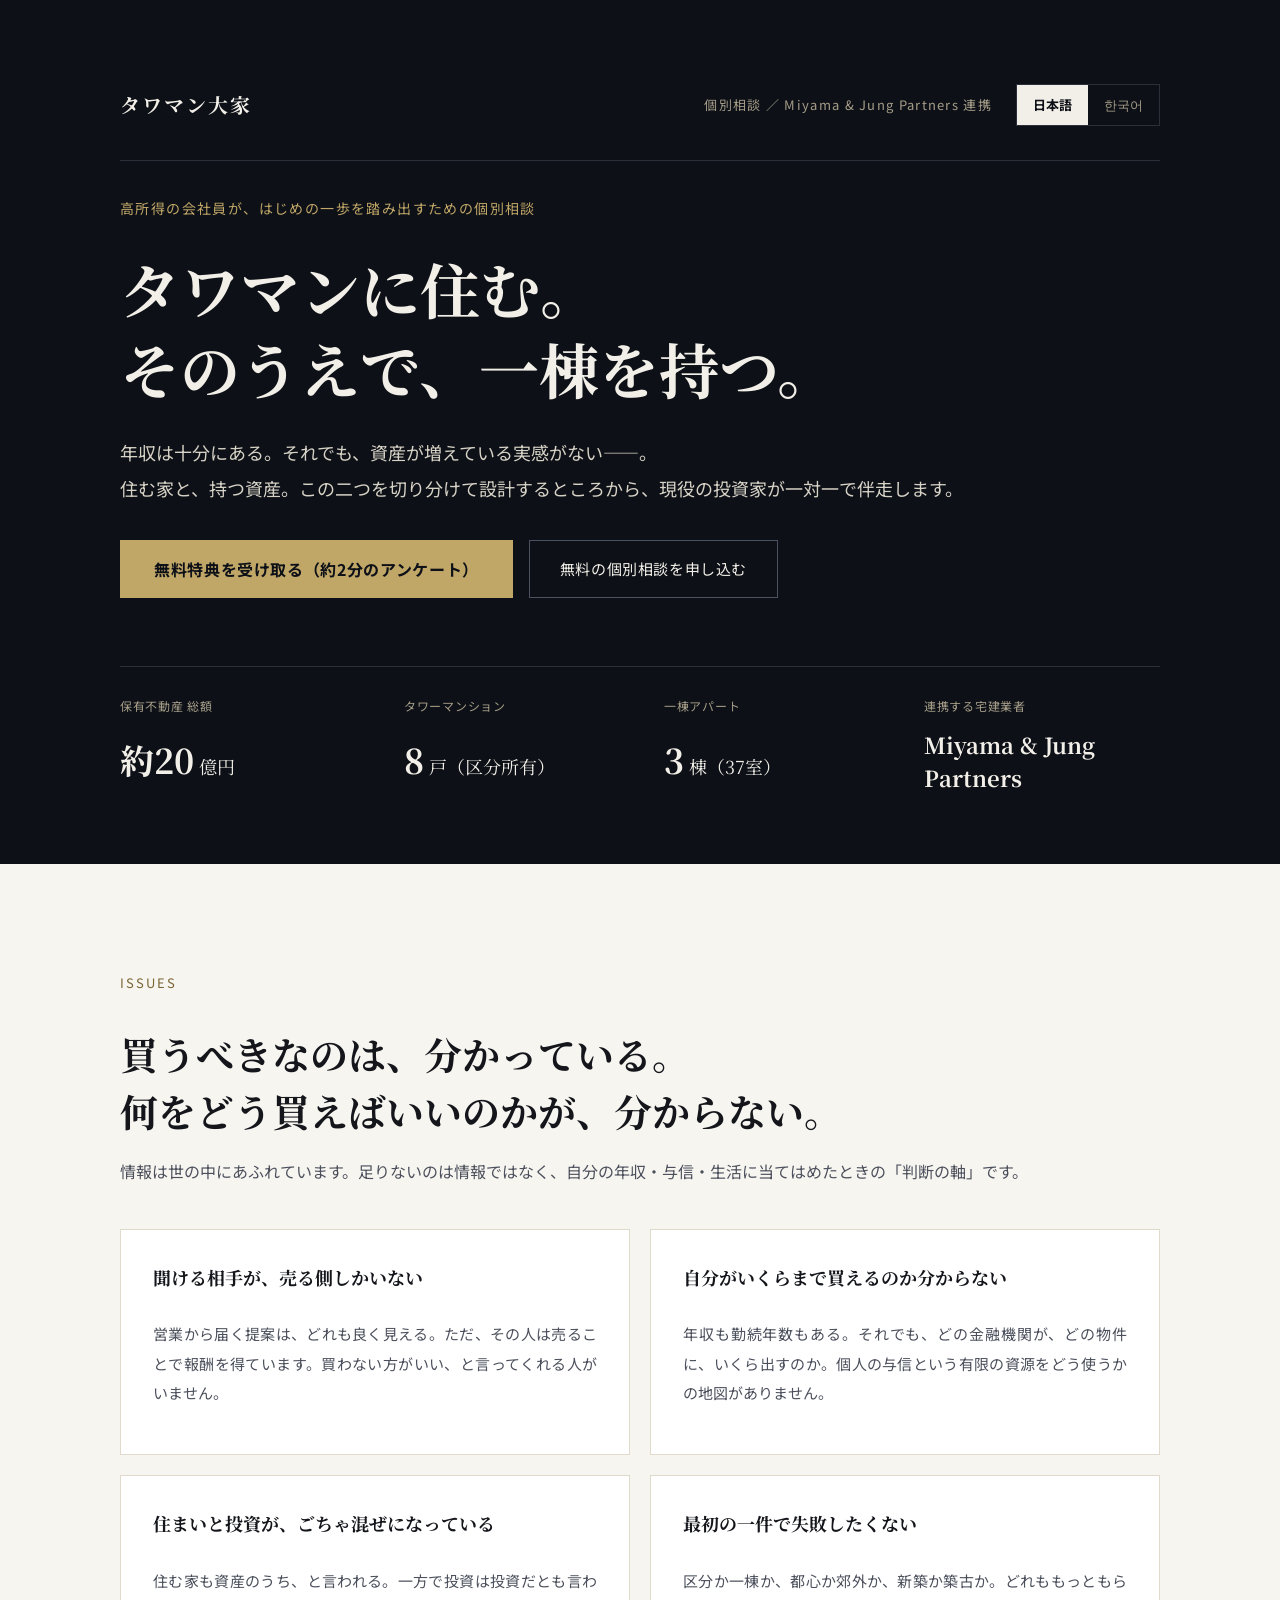
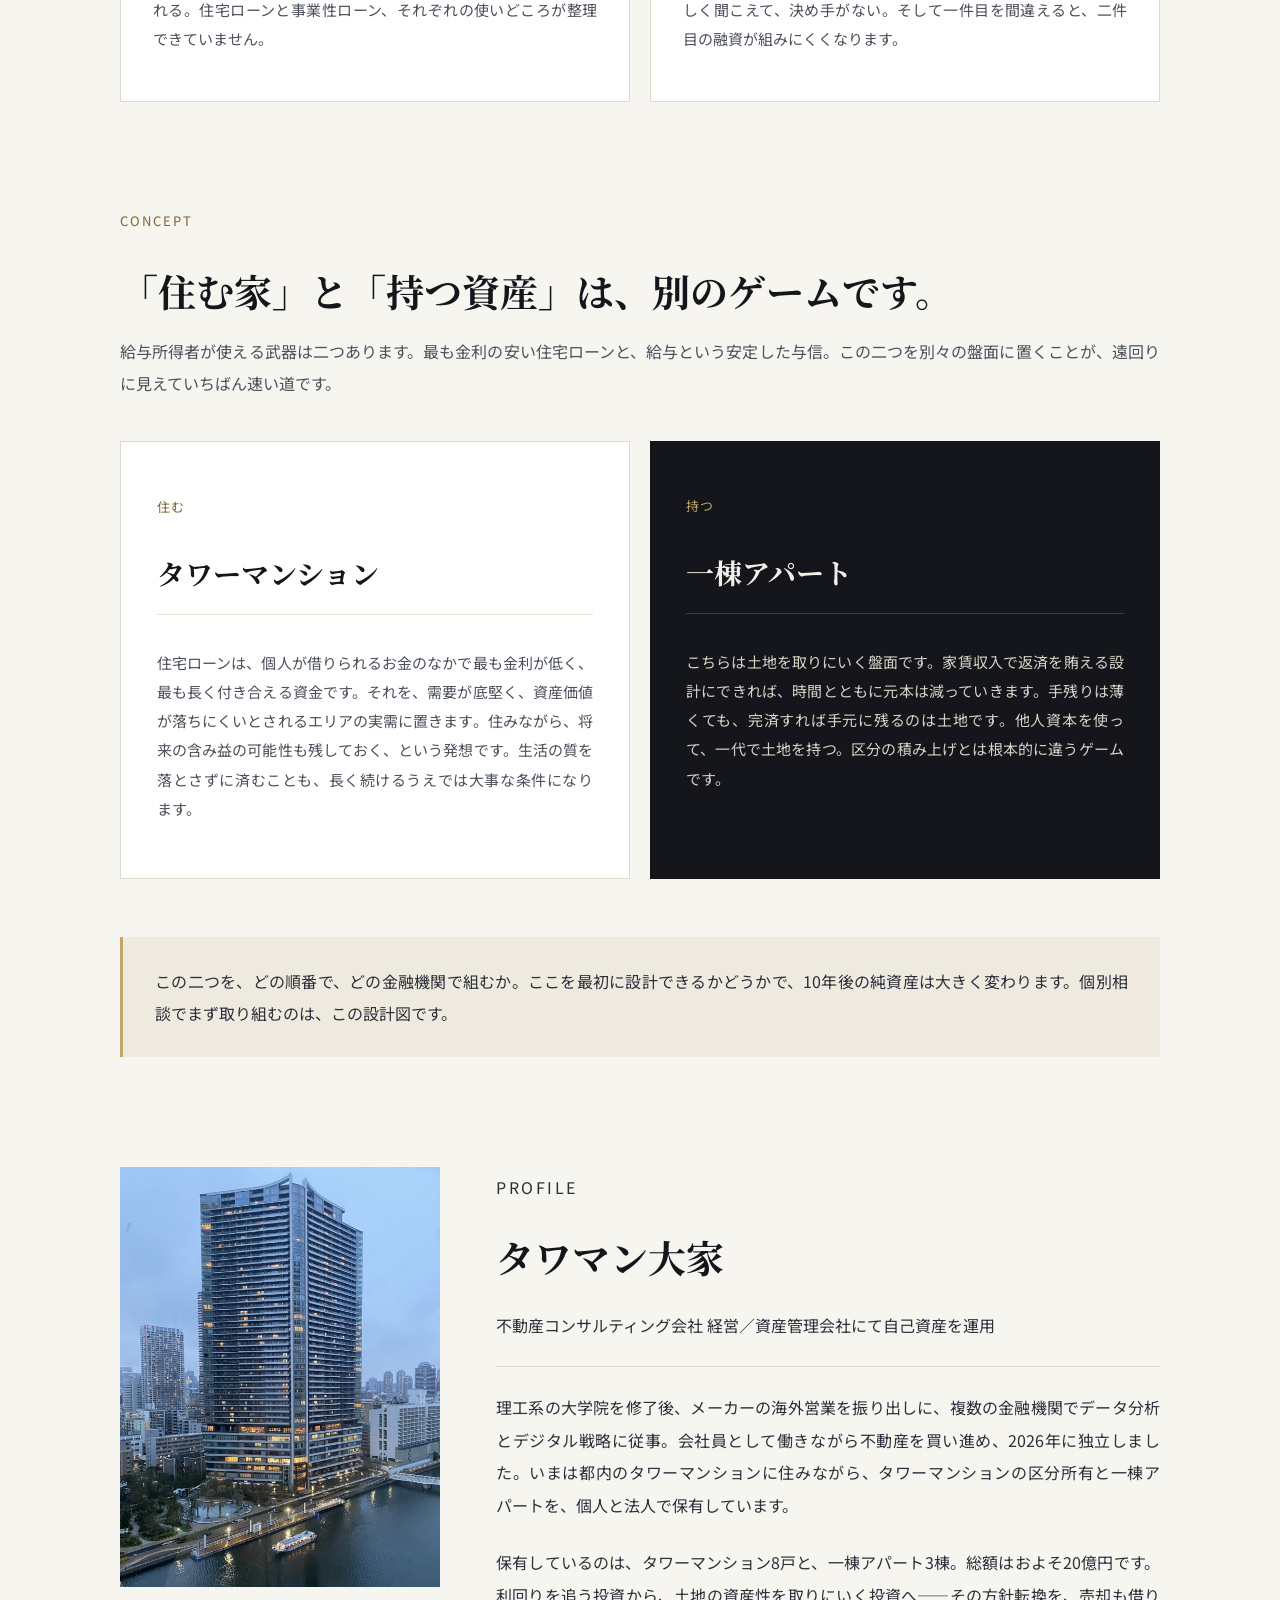
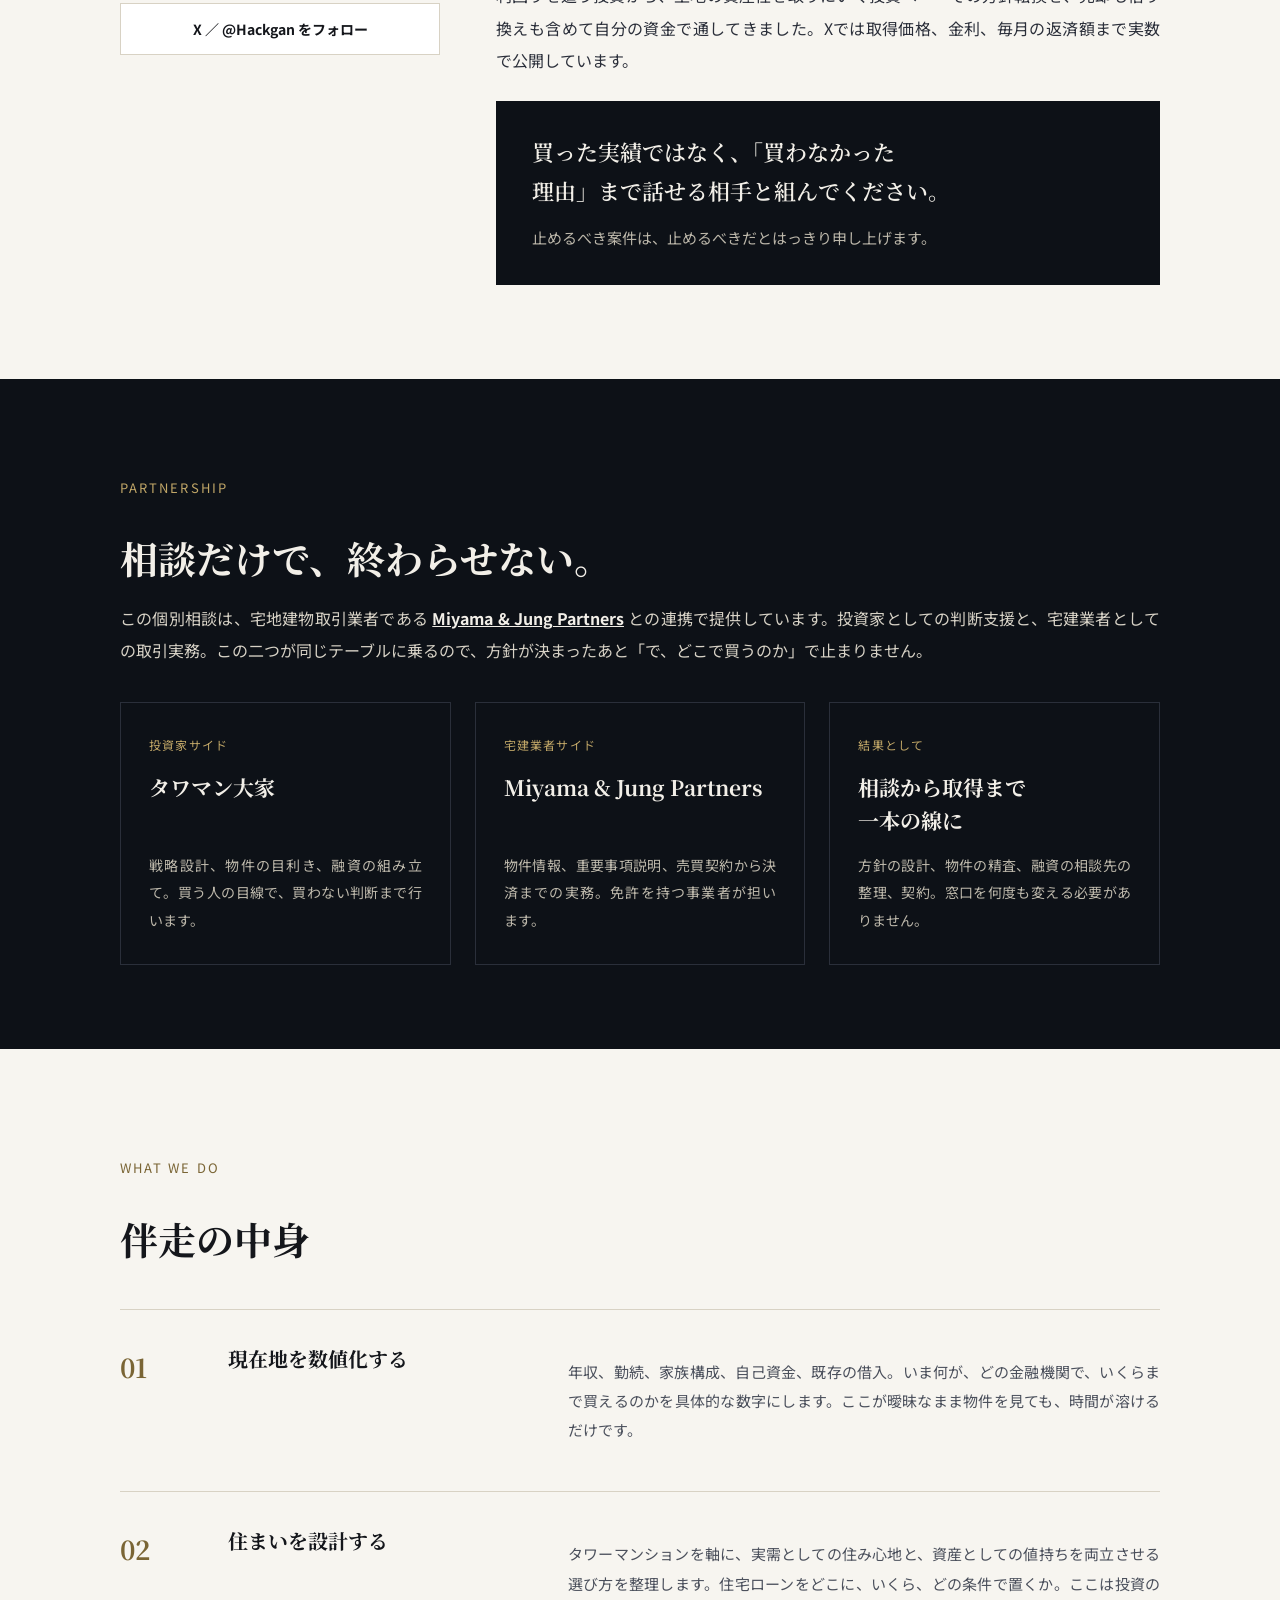
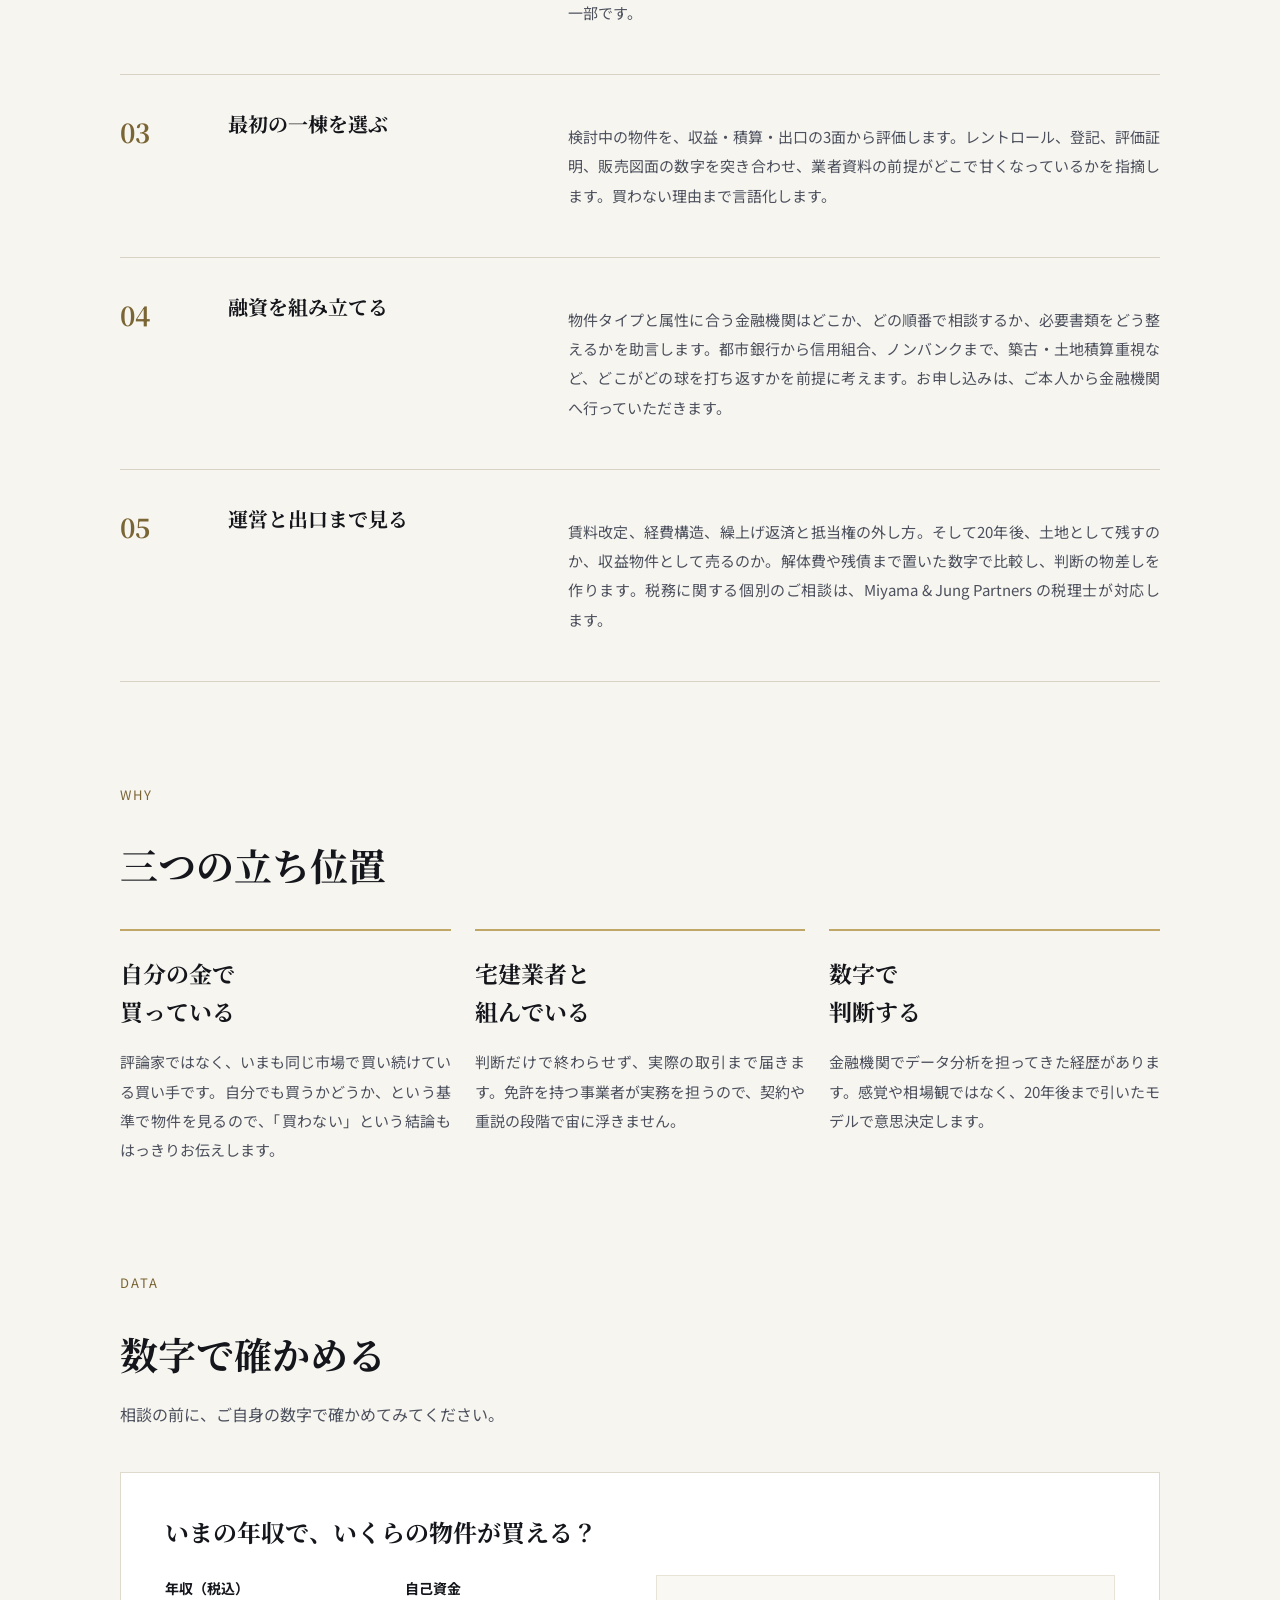
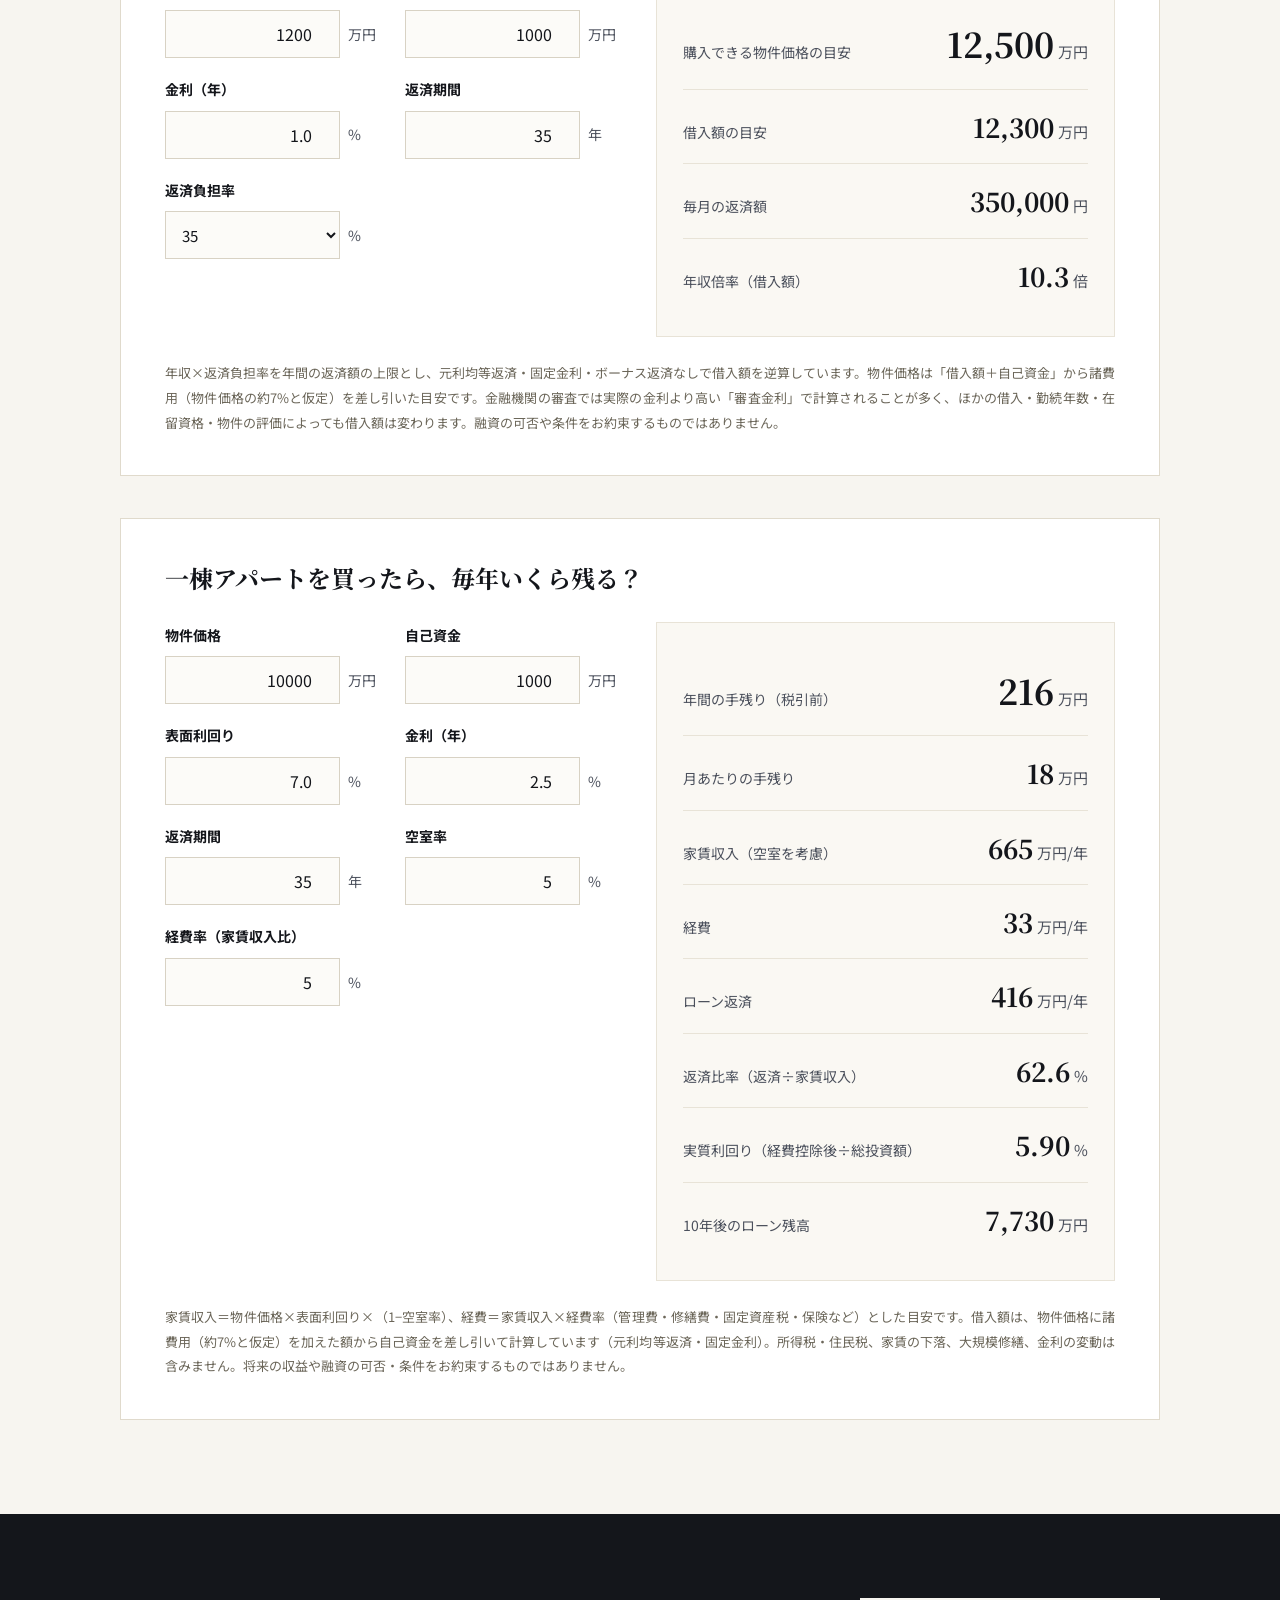
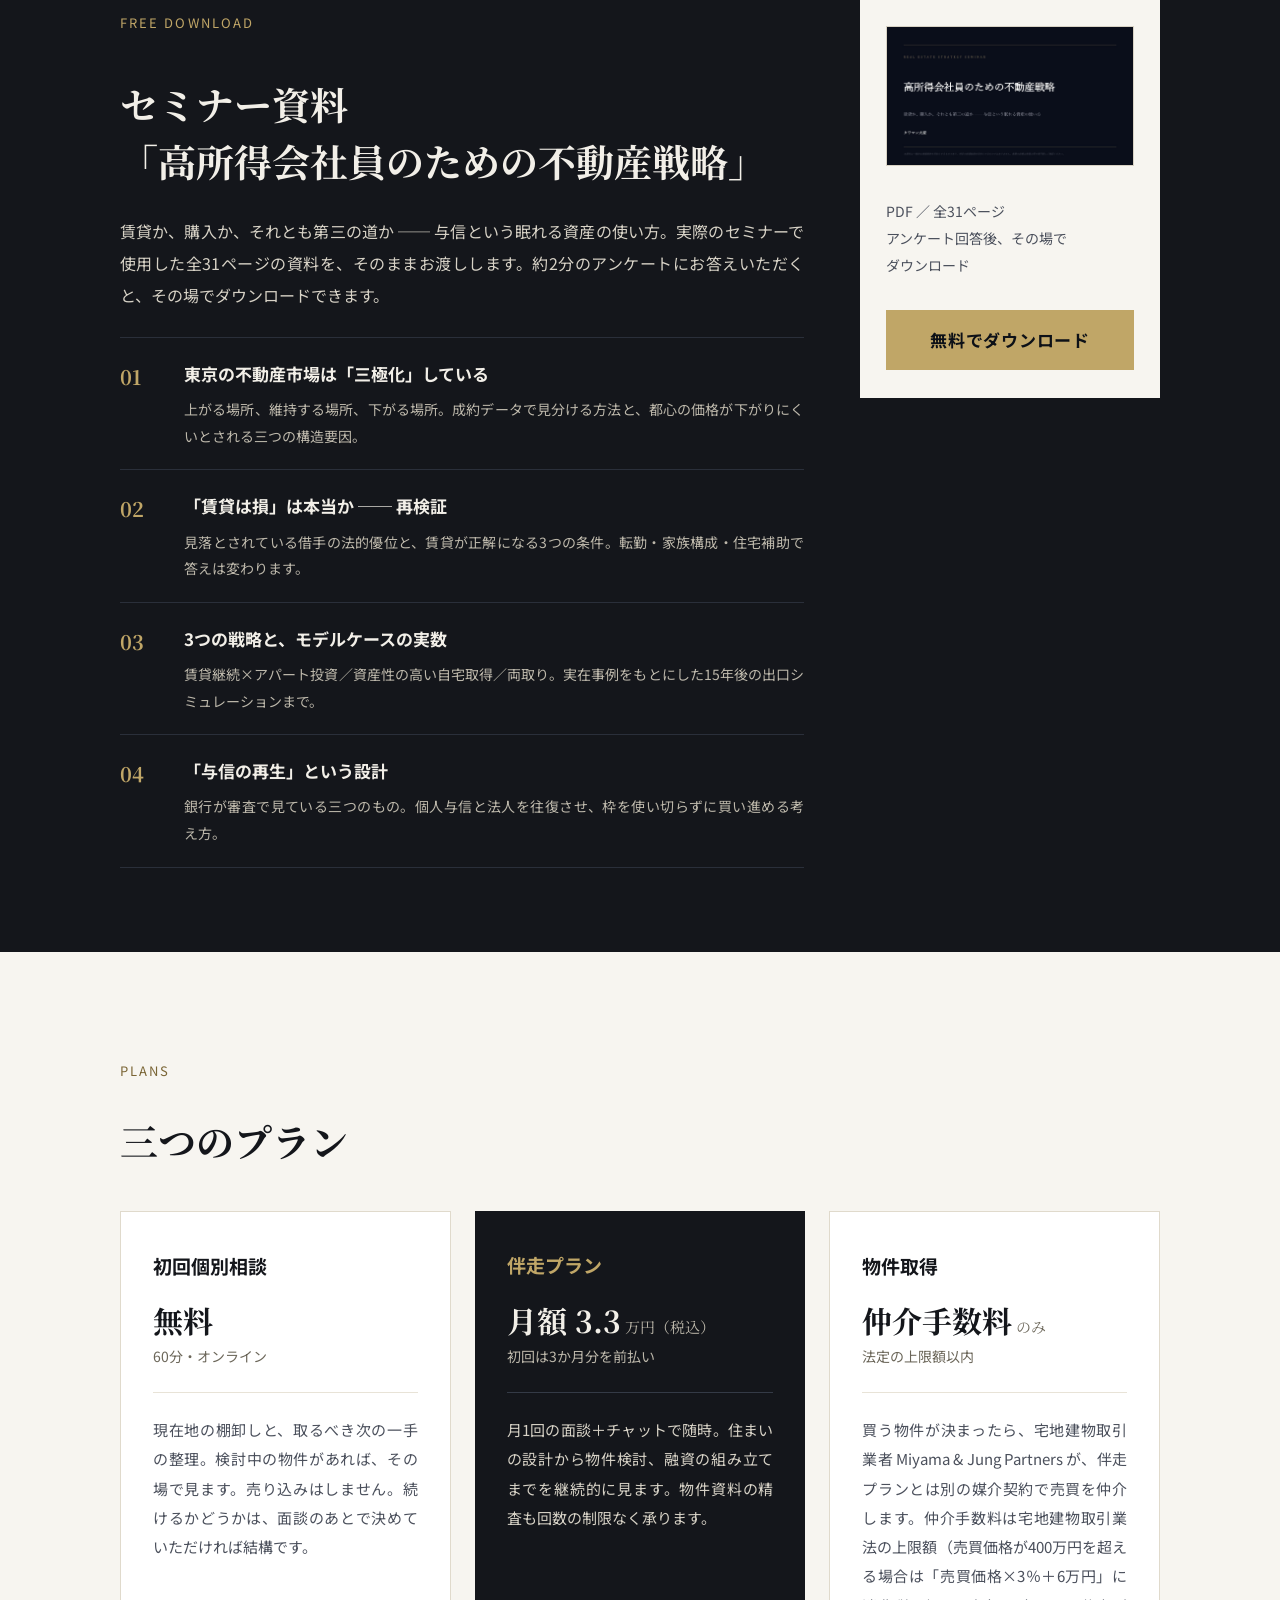
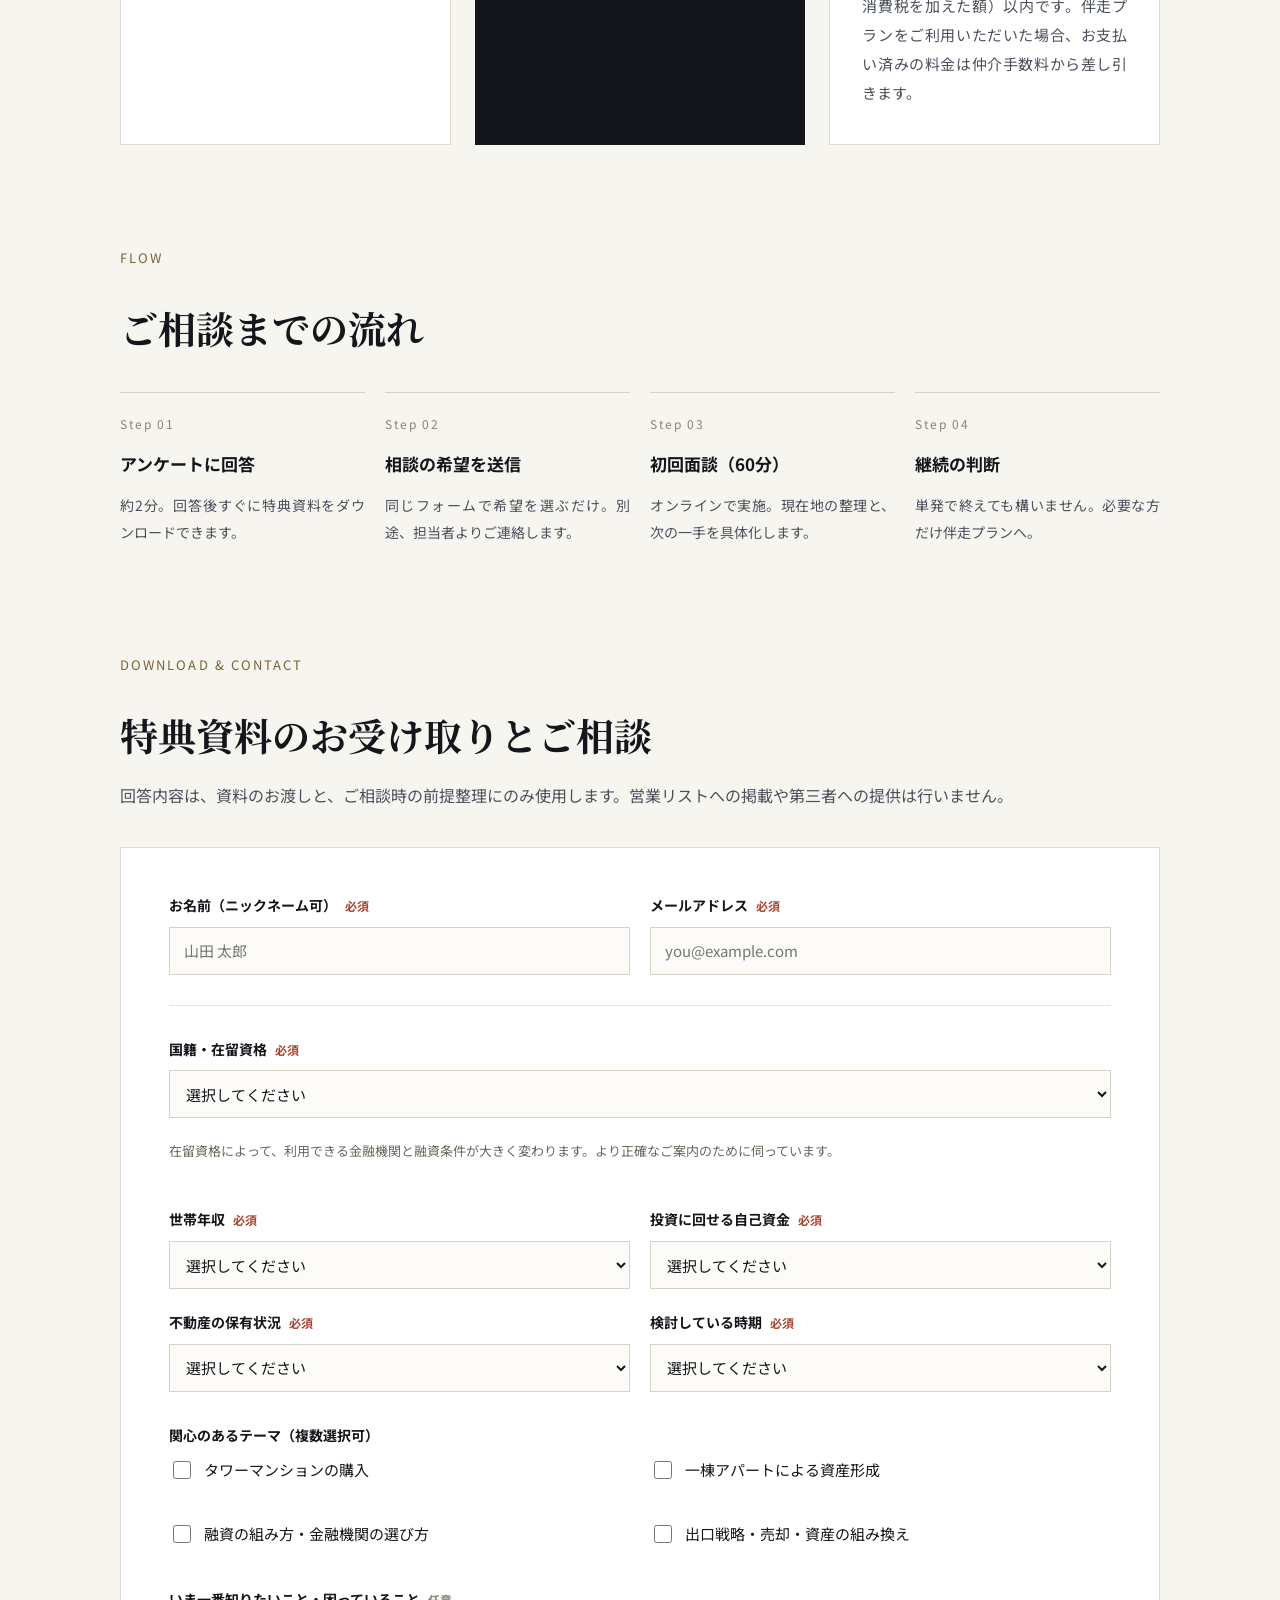
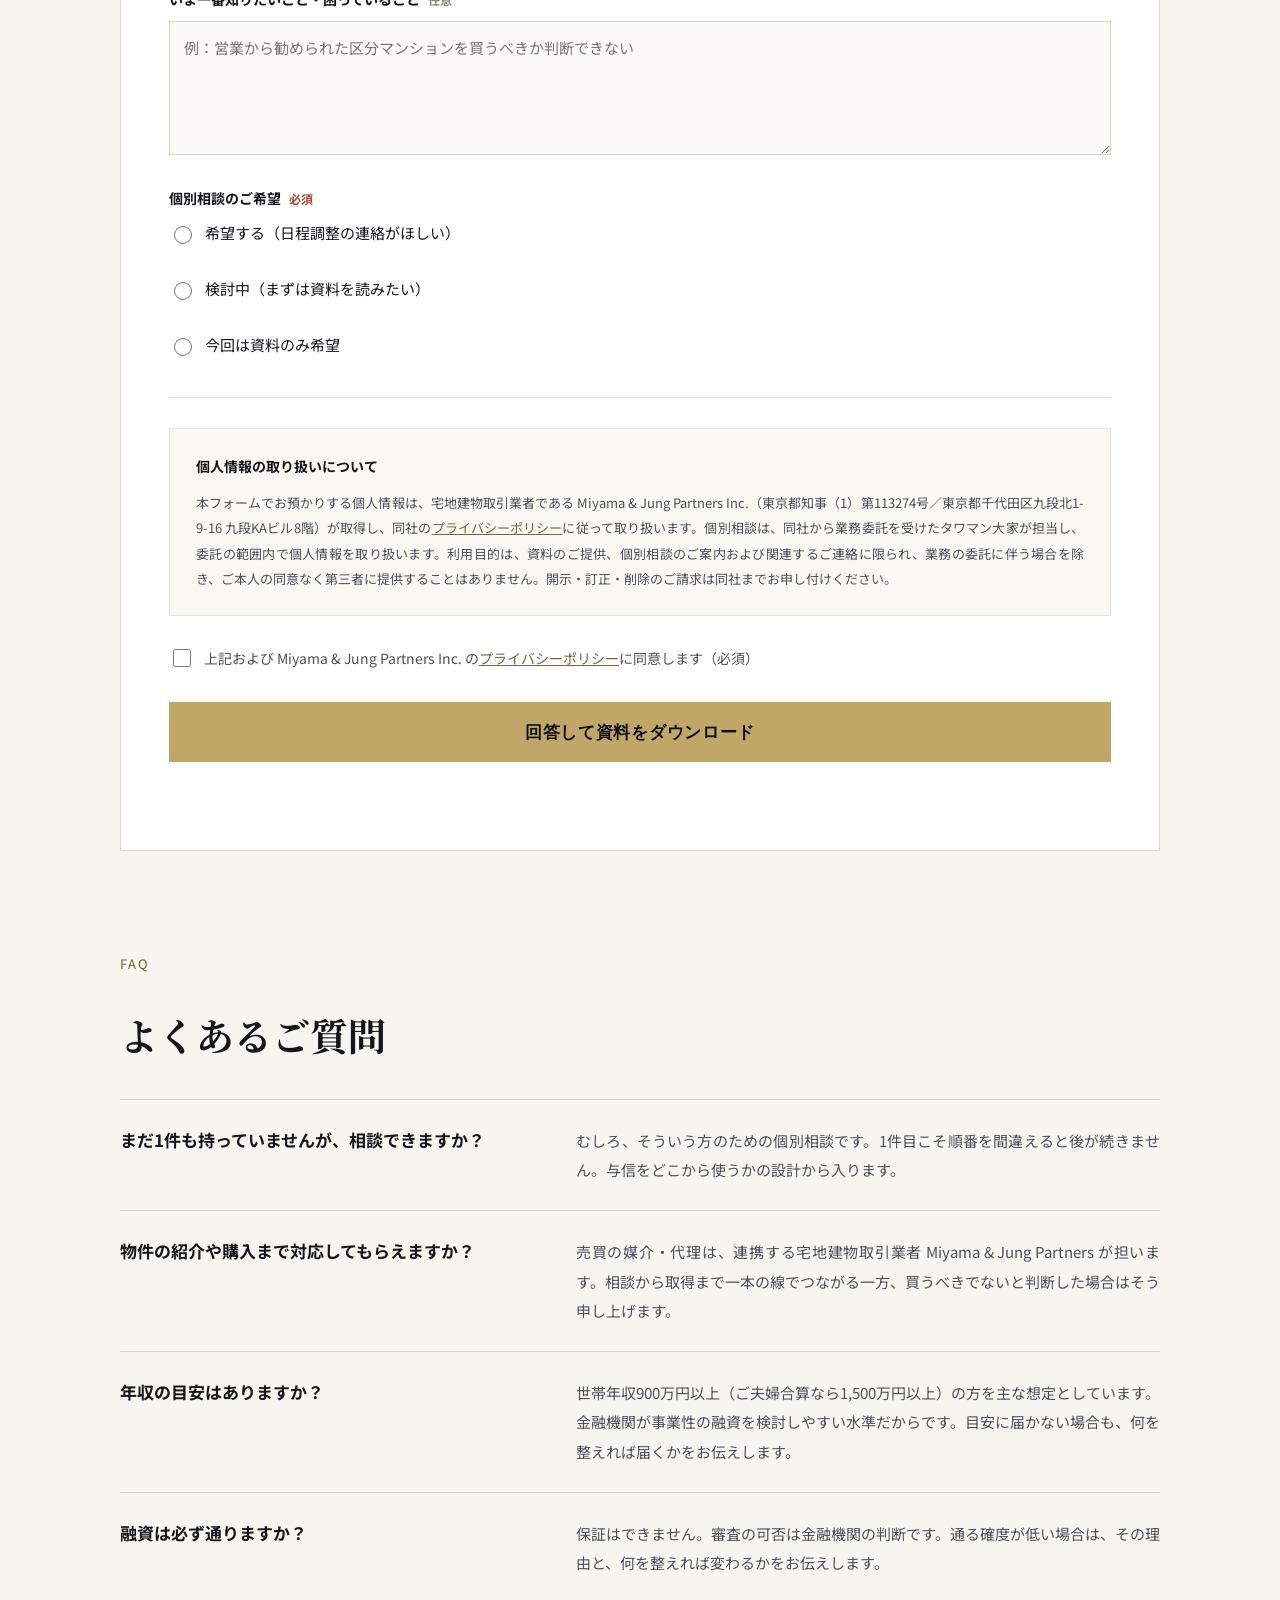
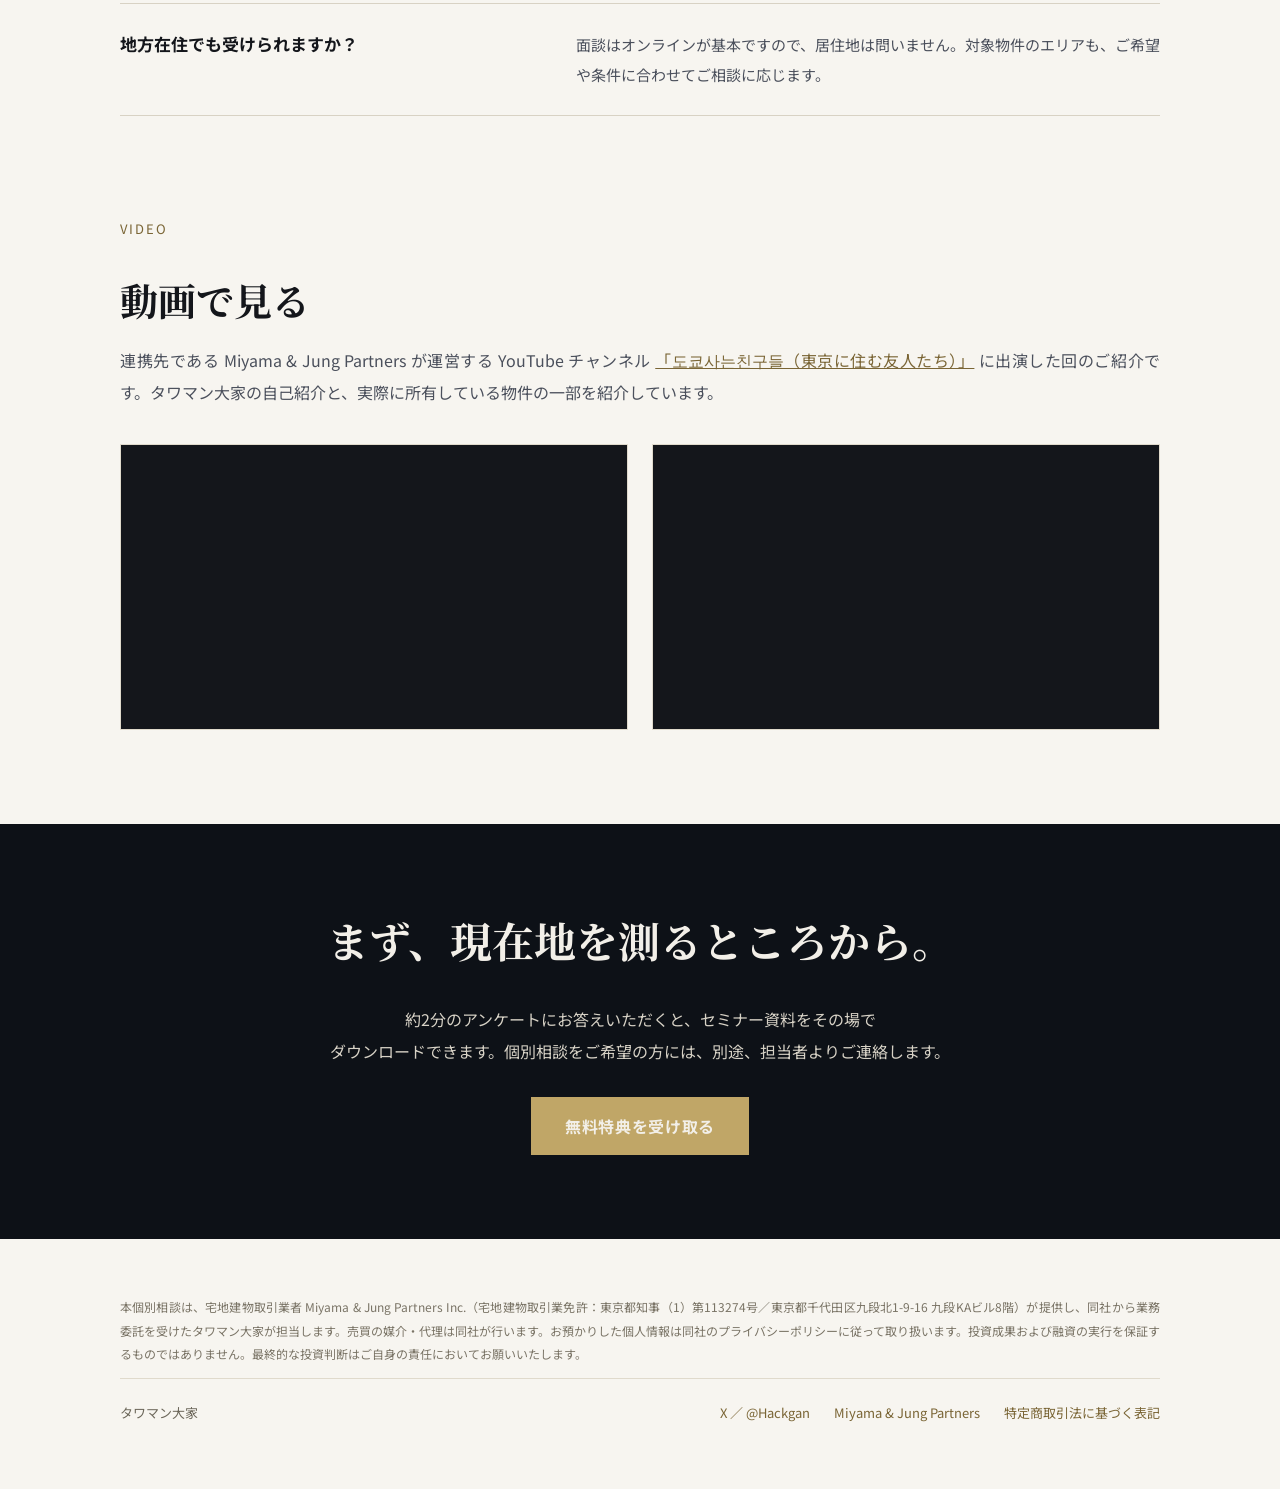
==== commit d3aacef6: "試算の初期値を変更 - 買える物件価格：返済負担率 35% - 一棟アパート：表面利回り7.0%・金利2.5%・35年・空室率5%・経費率5%  Co-Authored-By: Claude Opus" ====
--- a/index.html
+++ b/index.html
@@ -283,7 +283,7 @@
           </div>
           <div class="field">
             <label for="l-ratio">返済負担率</label>
-            <div class="unit-input"><select id="l-ratio" name="ratio"><option value="20">20</option><option value="25" selected>25</option><option value="30">30</option><option value="35">35</option></select><span>%</span></div>
+            <div class="unit-input"><select id="l-ratio" name="ratio"><option value="20">20</option><option value="25">25</option><option value="30">30</option><option value="35" selected>35</option></select><span>%</span></div>
           </div>
         </div>
         <dl class="loan-result" aria-live="polite">
@@ -310,23 +310,23 @@
           </div>
           <div class="field">
             <label for="r-yield">表面利回り</label>
-            <div class="unit-input"><input id="r-yield" name="yield" type="number" inputmode="decimal" min="0" step="0.1" value="6.0"><span>%</span></div>
+            <div class="unit-input"><input id="r-yield" name="yield" type="number" inputmode="decimal" min="0" step="0.1" value="7.0"><span>%</span></div>
           </div>
           <div class="field">
             <label for="r-rate">金利（年）</label>
-            <div class="unit-input"><input id="r-rate" name="rate" type="number" inputmode="decimal" min="0" step="0.05" value="2.0"><span>%</span></div>
+            <div class="unit-input"><input id="r-rate" name="rate" type="number" inputmode="decimal" min="0" step="0.05" value="2.5"><span>%</span></div>
           </div>
           <div class="field">
             <label for="r-years">返済期間</label>
-            <div class="unit-input"><input id="r-years" name="years" type="number" inputmode="decimal" min="0" step="1" value="30"><span>年</span></div>
+            <div class="unit-input"><input id="r-years" name="years" type="number" inputmode="decimal" min="0" step="1" value="35"><span>年</span></div>
           </div>
           <div class="field">
             <label for="r-vacancy">空室率</label>
-            <div class="unit-input"><input id="r-vacancy" name="vacancy" type="number" inputmode="decimal" min="0" step="1" value="10"><span>%</span></div>
+            <div class="unit-input"><input id="r-vacancy" name="vacancy" type="number" inputmode="decimal" min="0" step="1" value="5"><span>%</span></div>
           </div>
           <div class="field">
             <label for="r-expense">経費率（家賃収入比）</label>
-            <div class="unit-input"><input id="r-expense" name="expense" type="number" inputmode="decimal" min="0" step="1" value="20"><span>%</span></div>
+            <div class="unit-input"><input id="r-expense" name="expense" type="number" inputmode="decimal" min="0" step="1" value="5"><span>%</span></div>
           </div>
         </div>
         <dl class="loan-result" aria-live="polite">
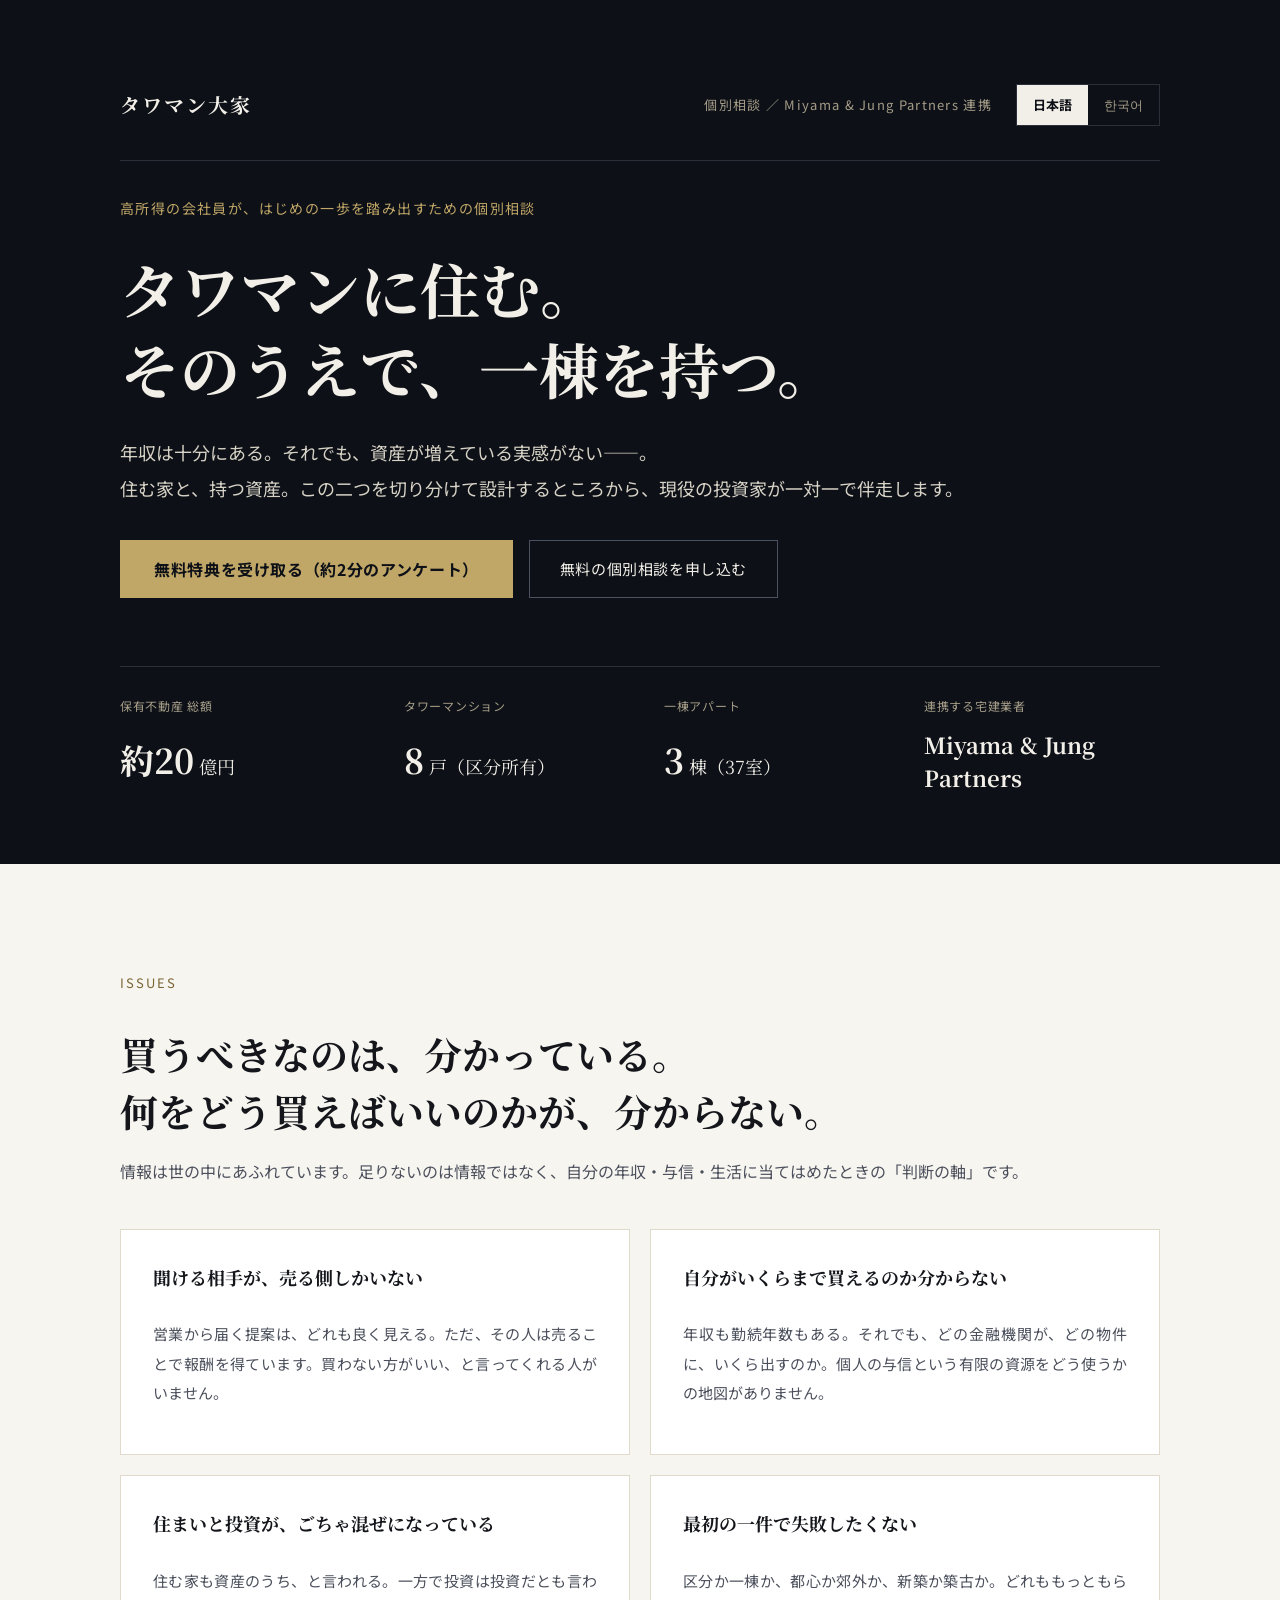
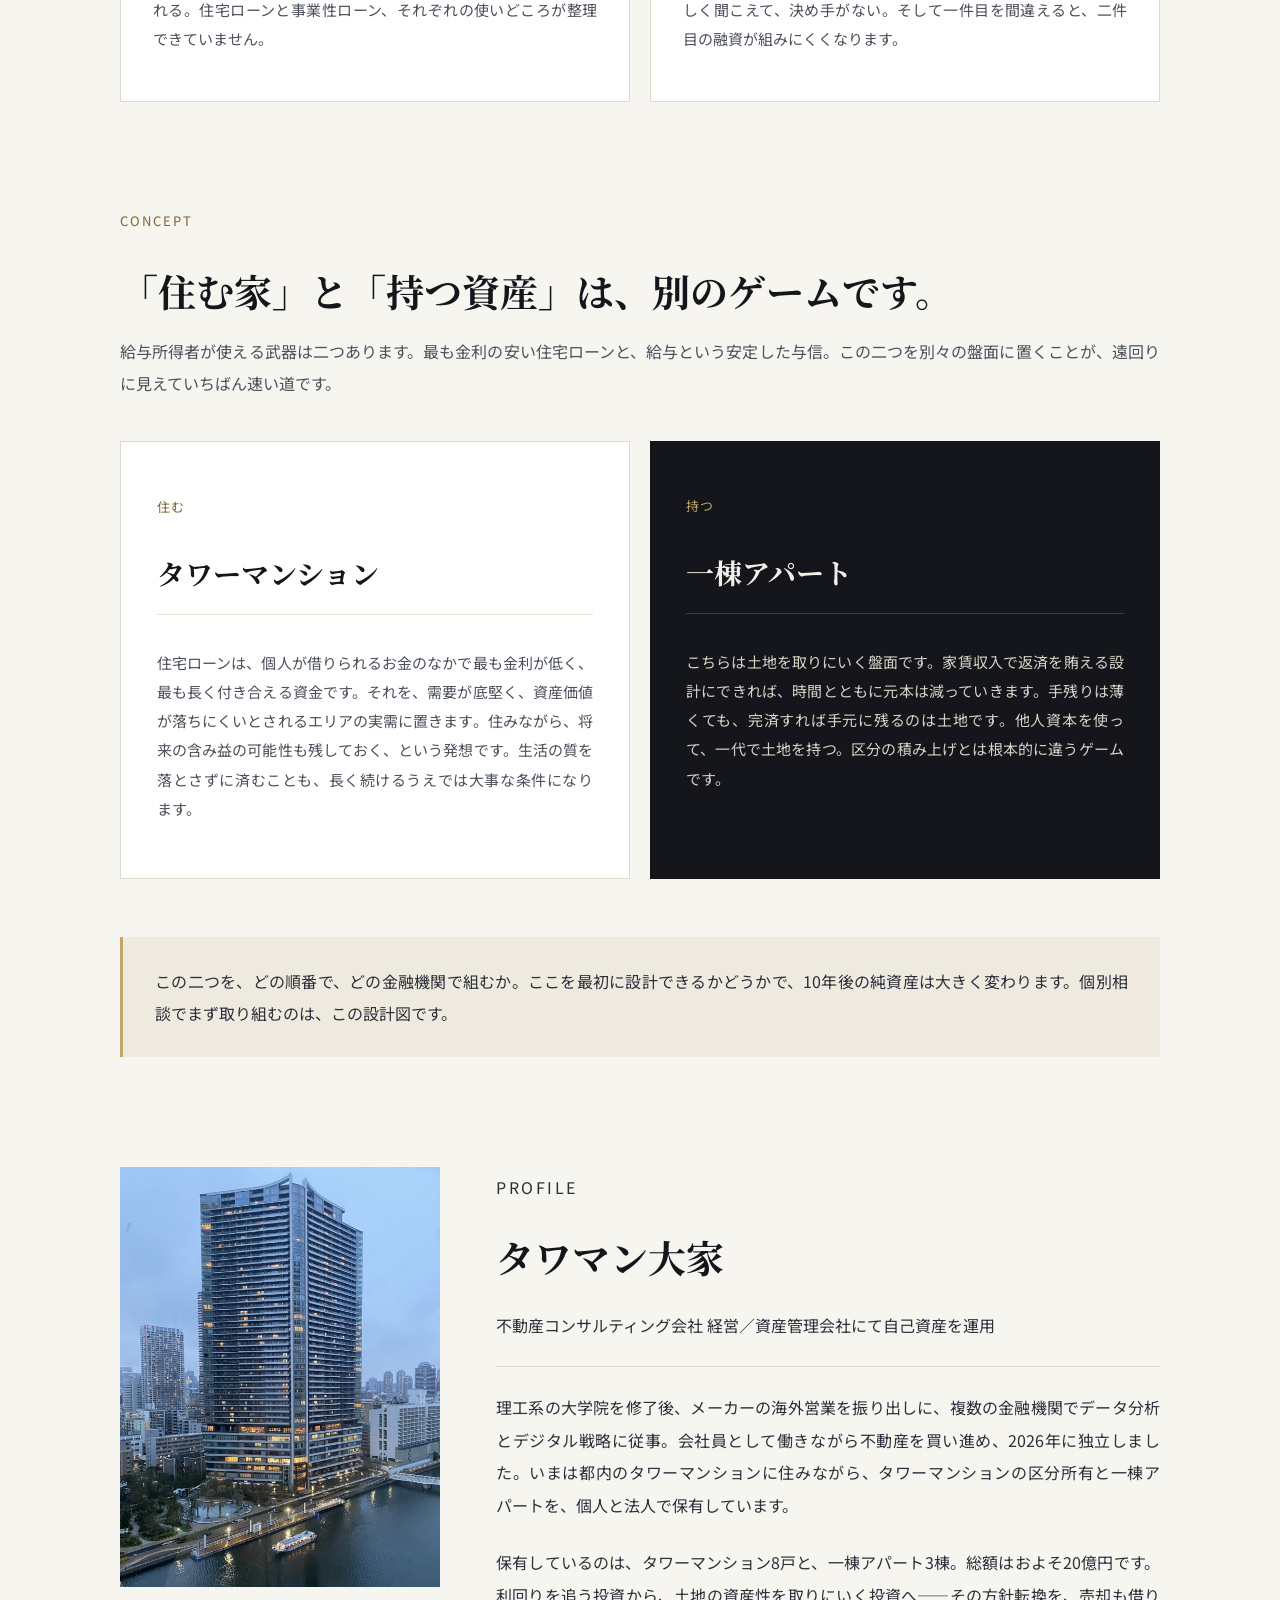
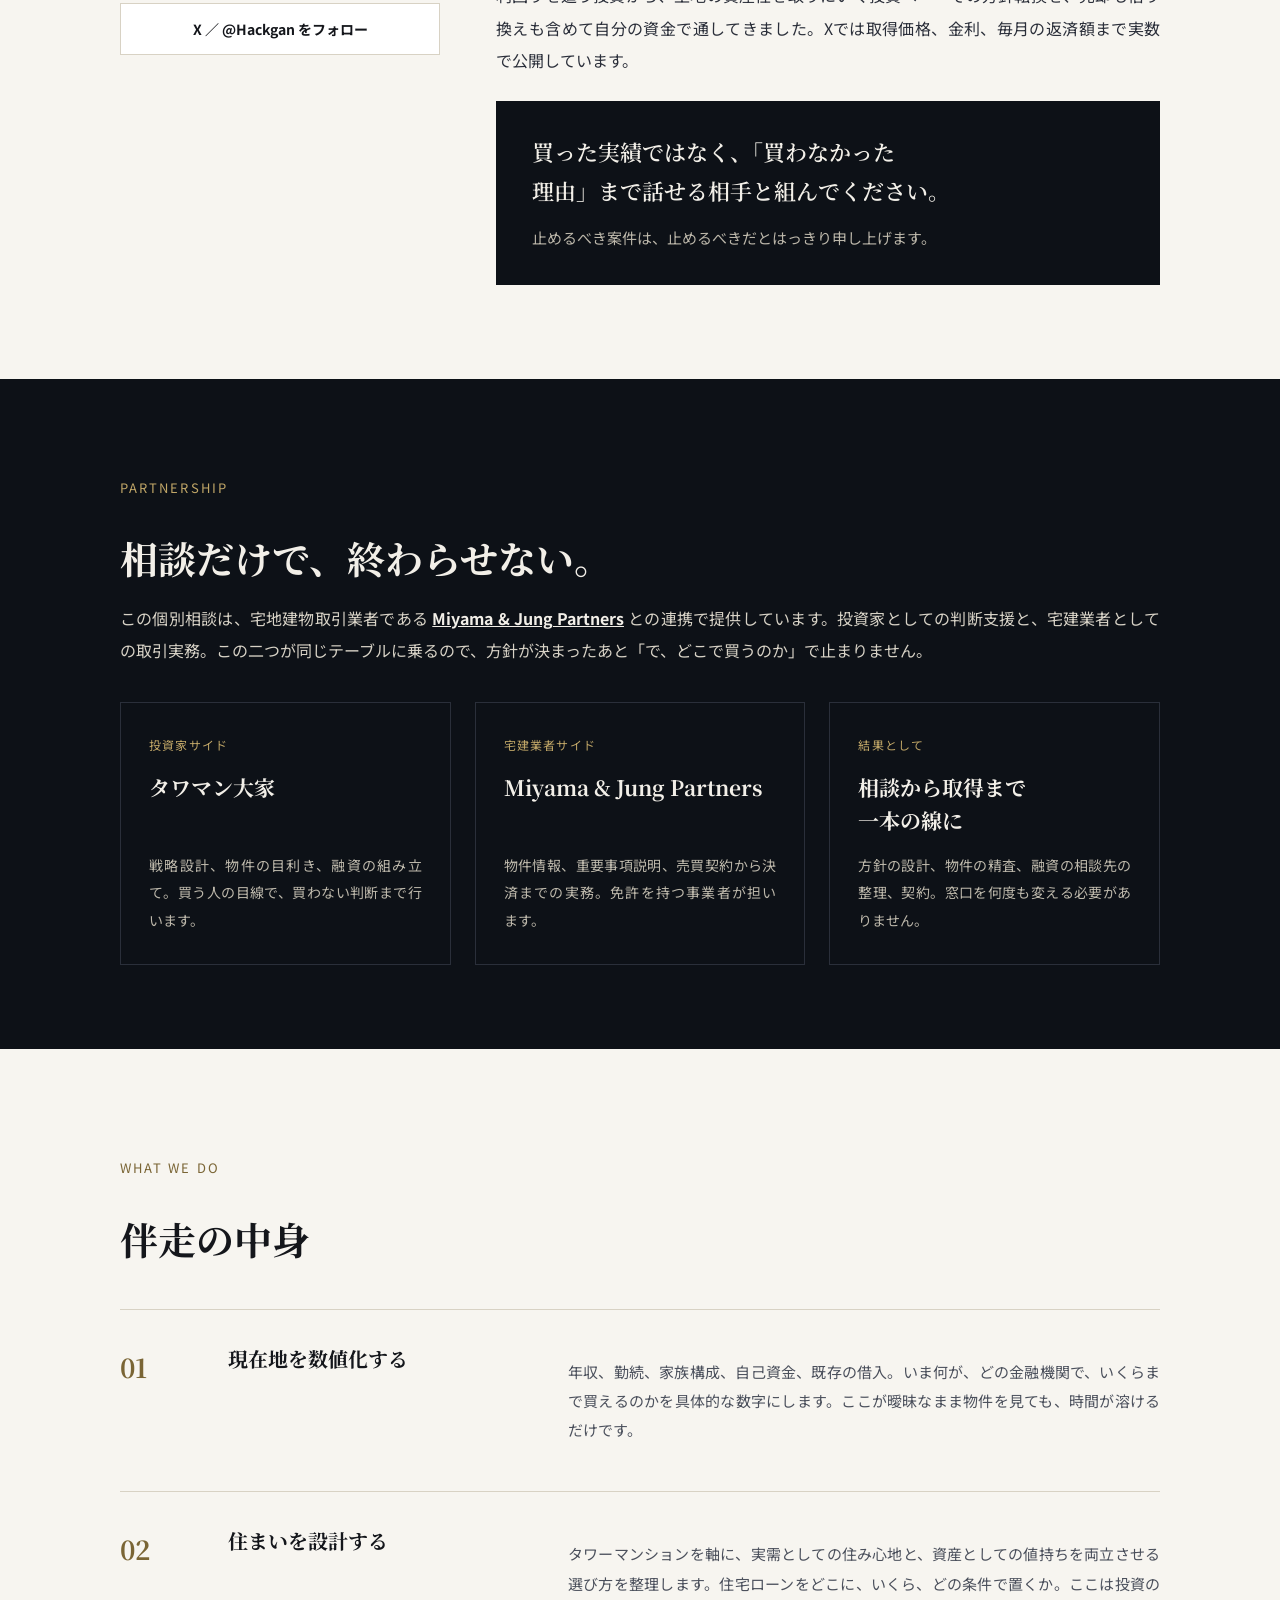
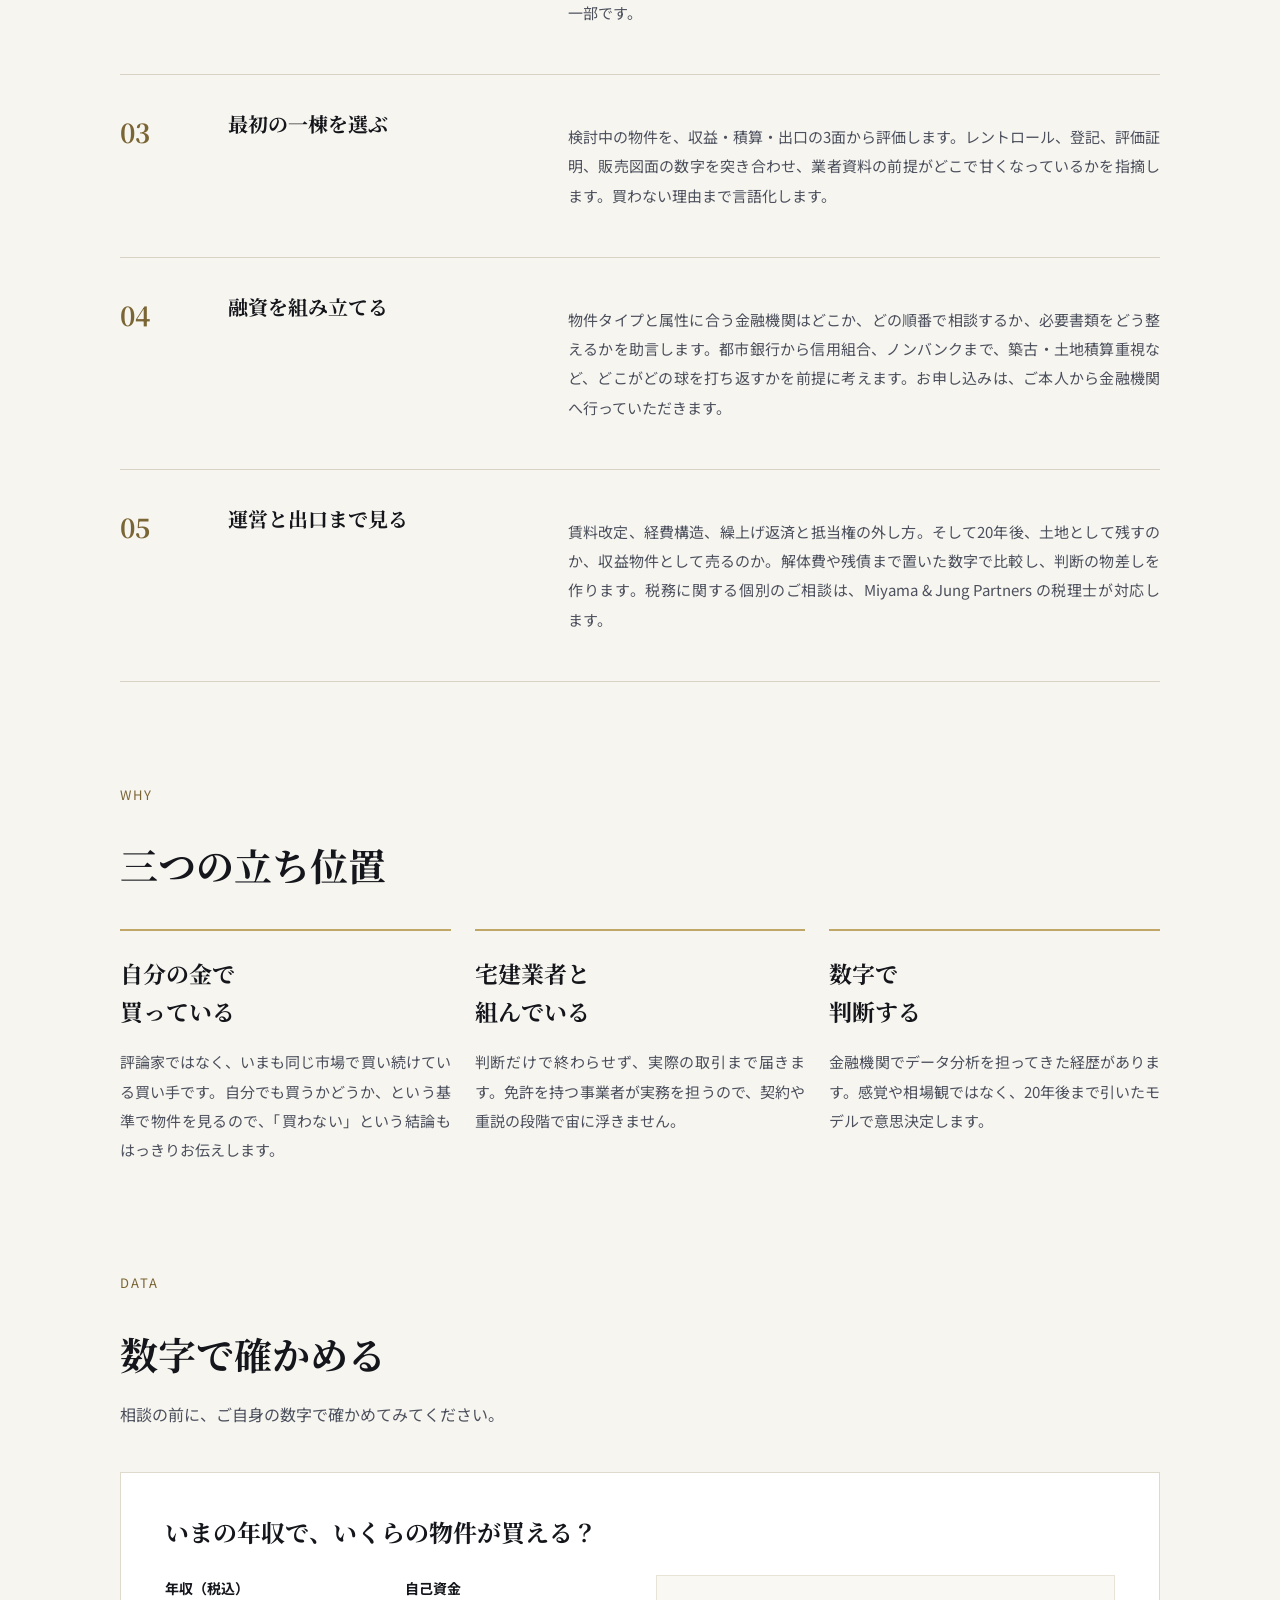
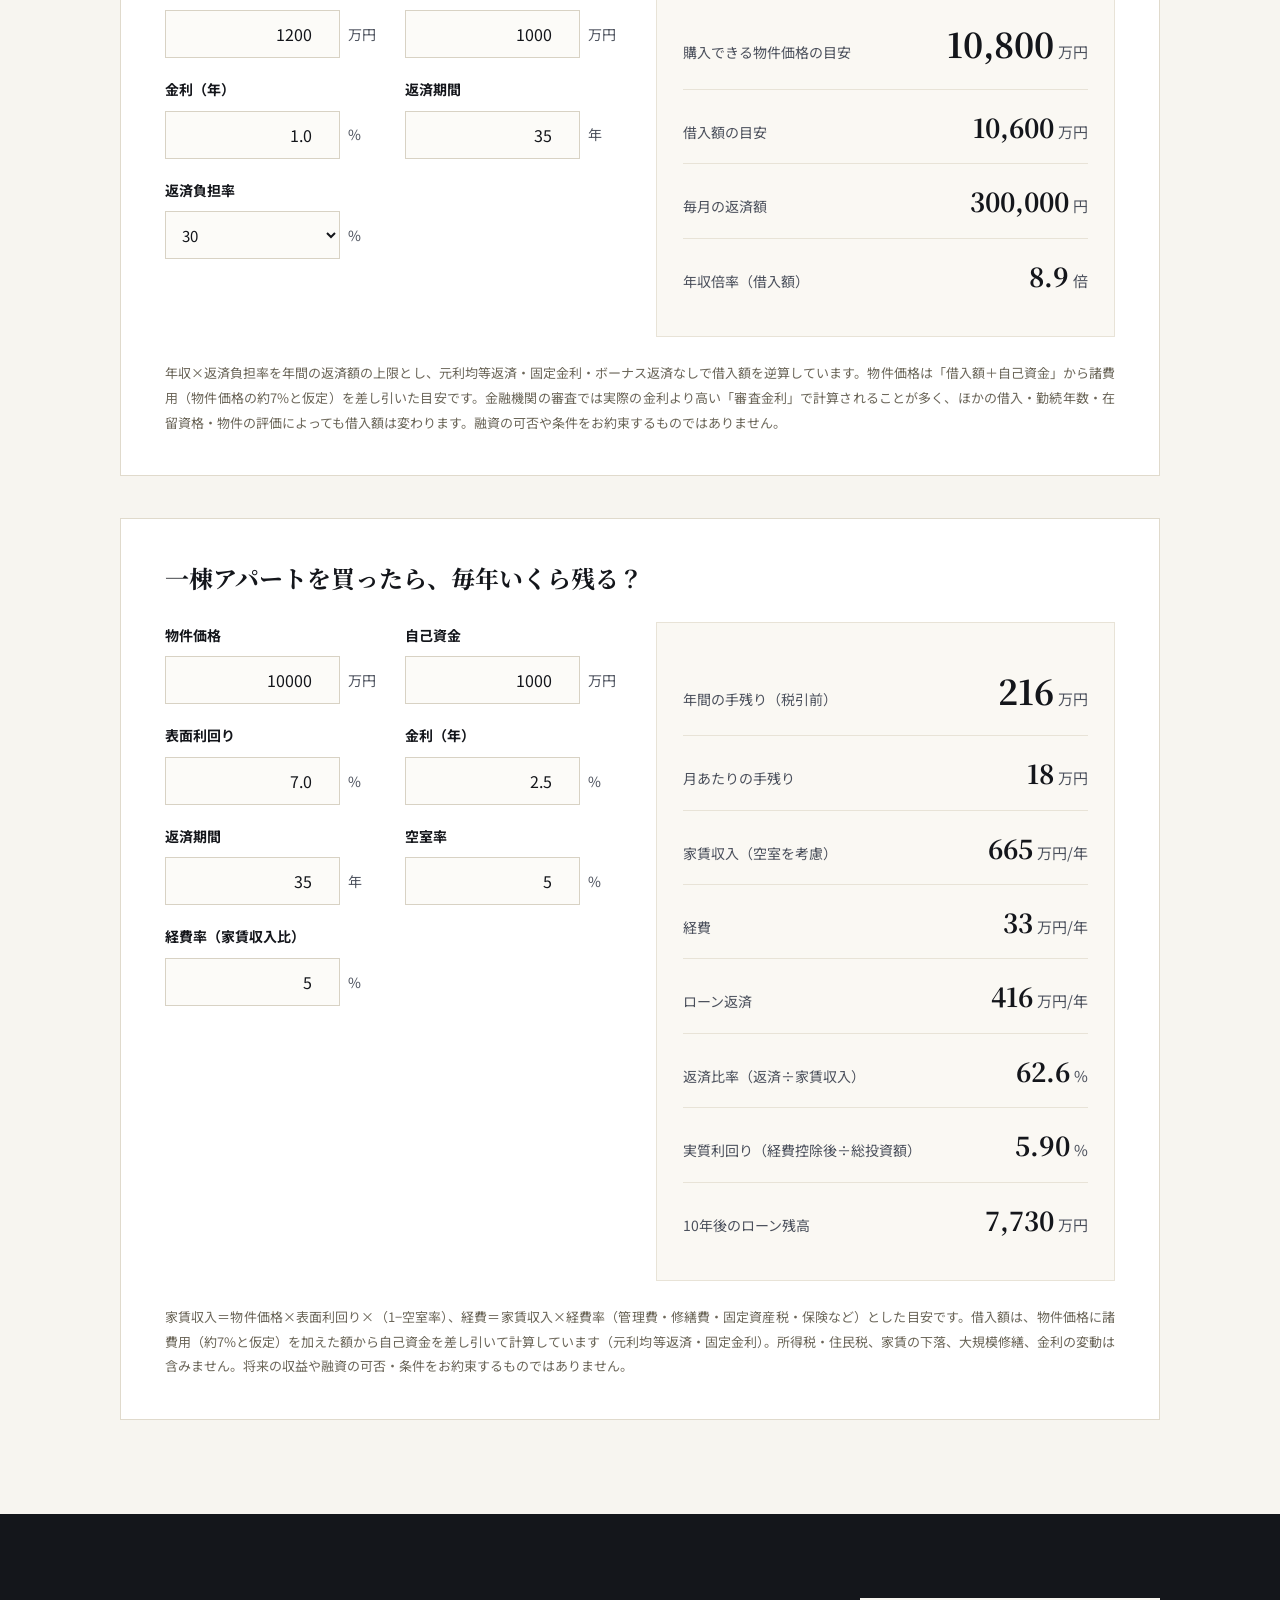
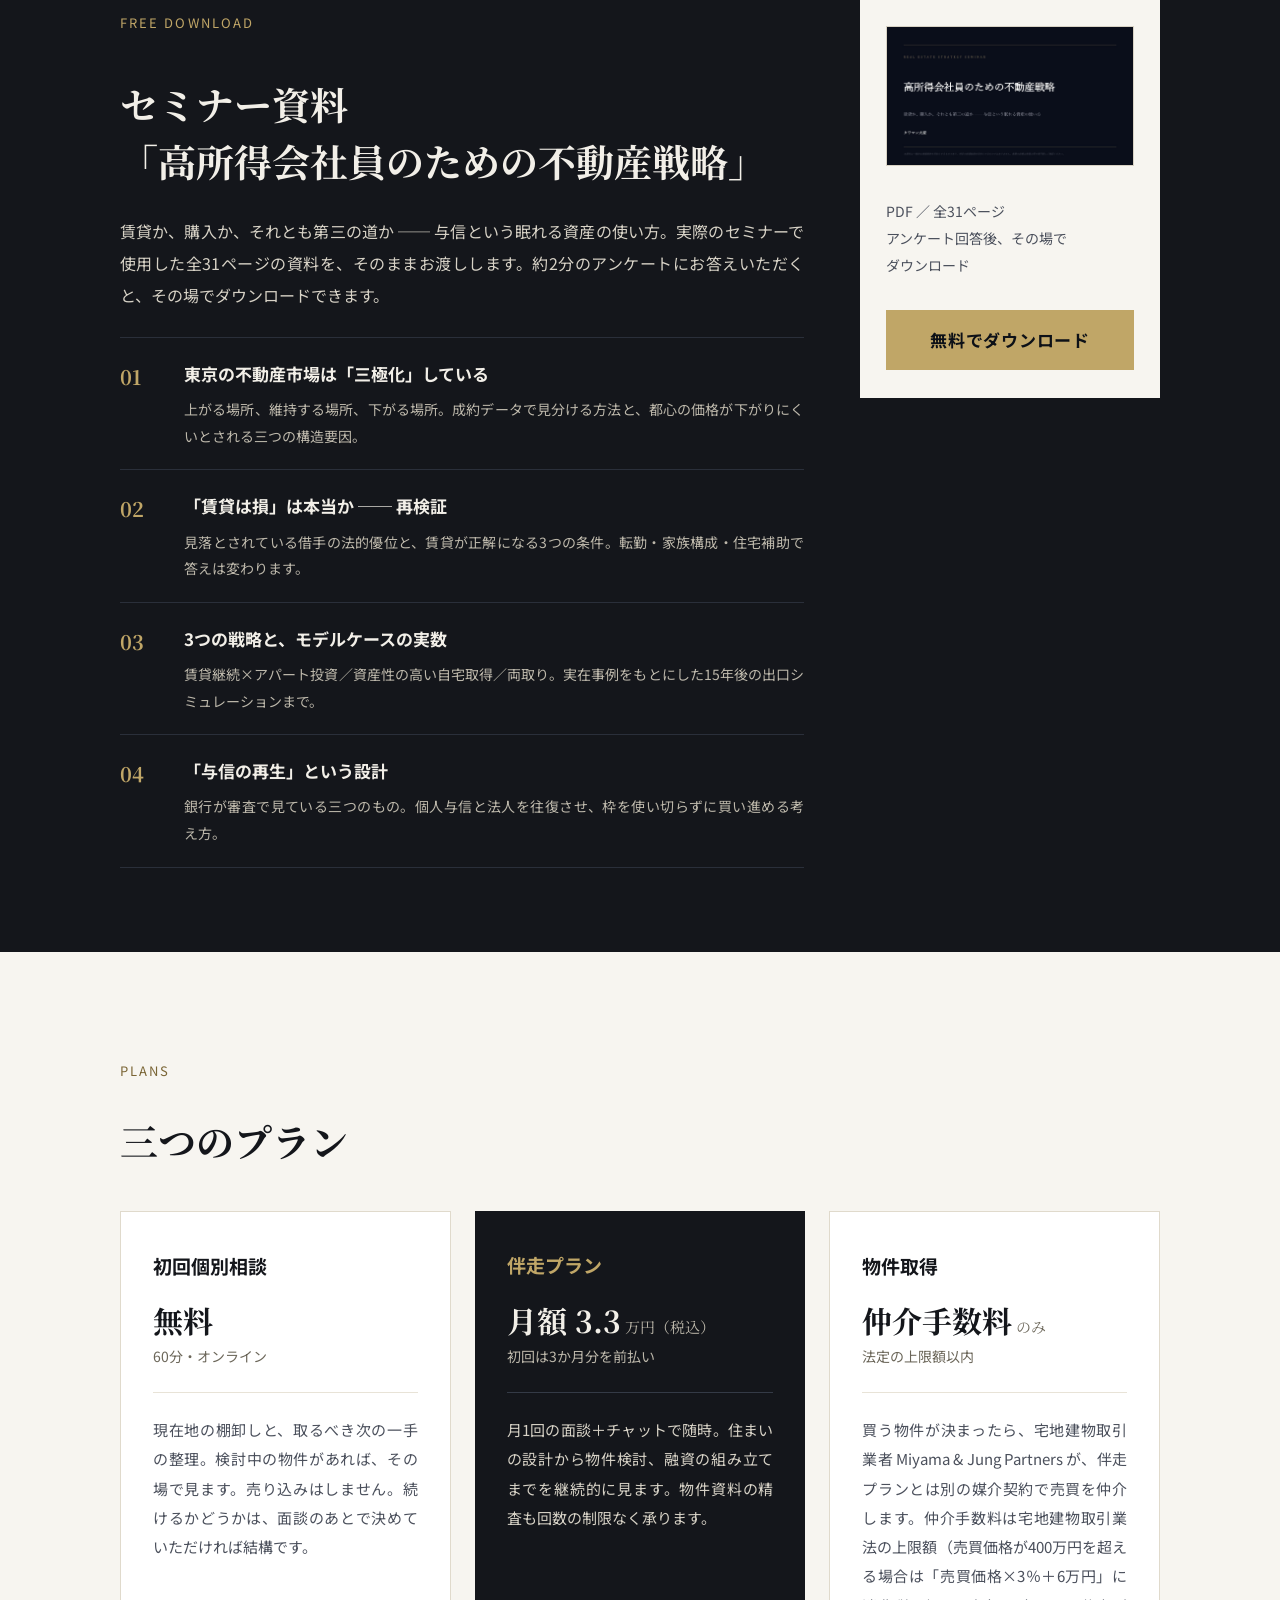
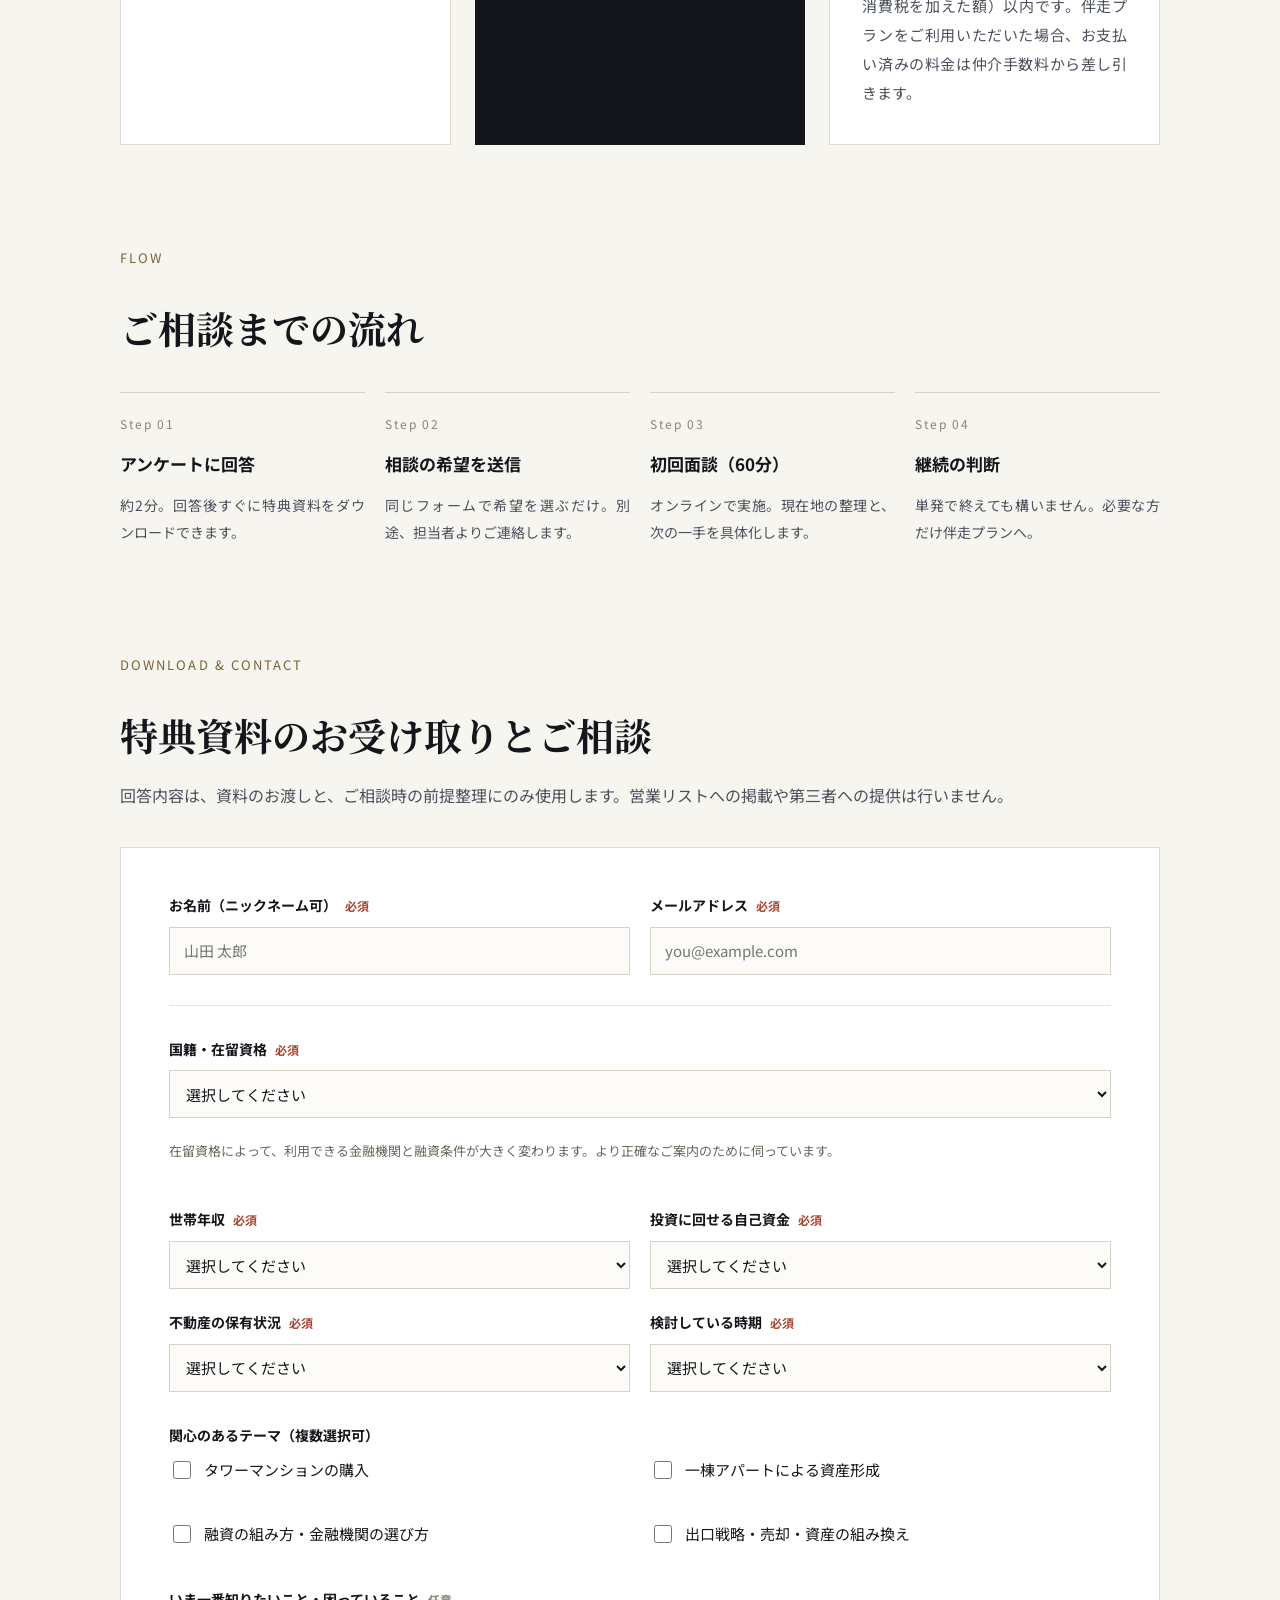
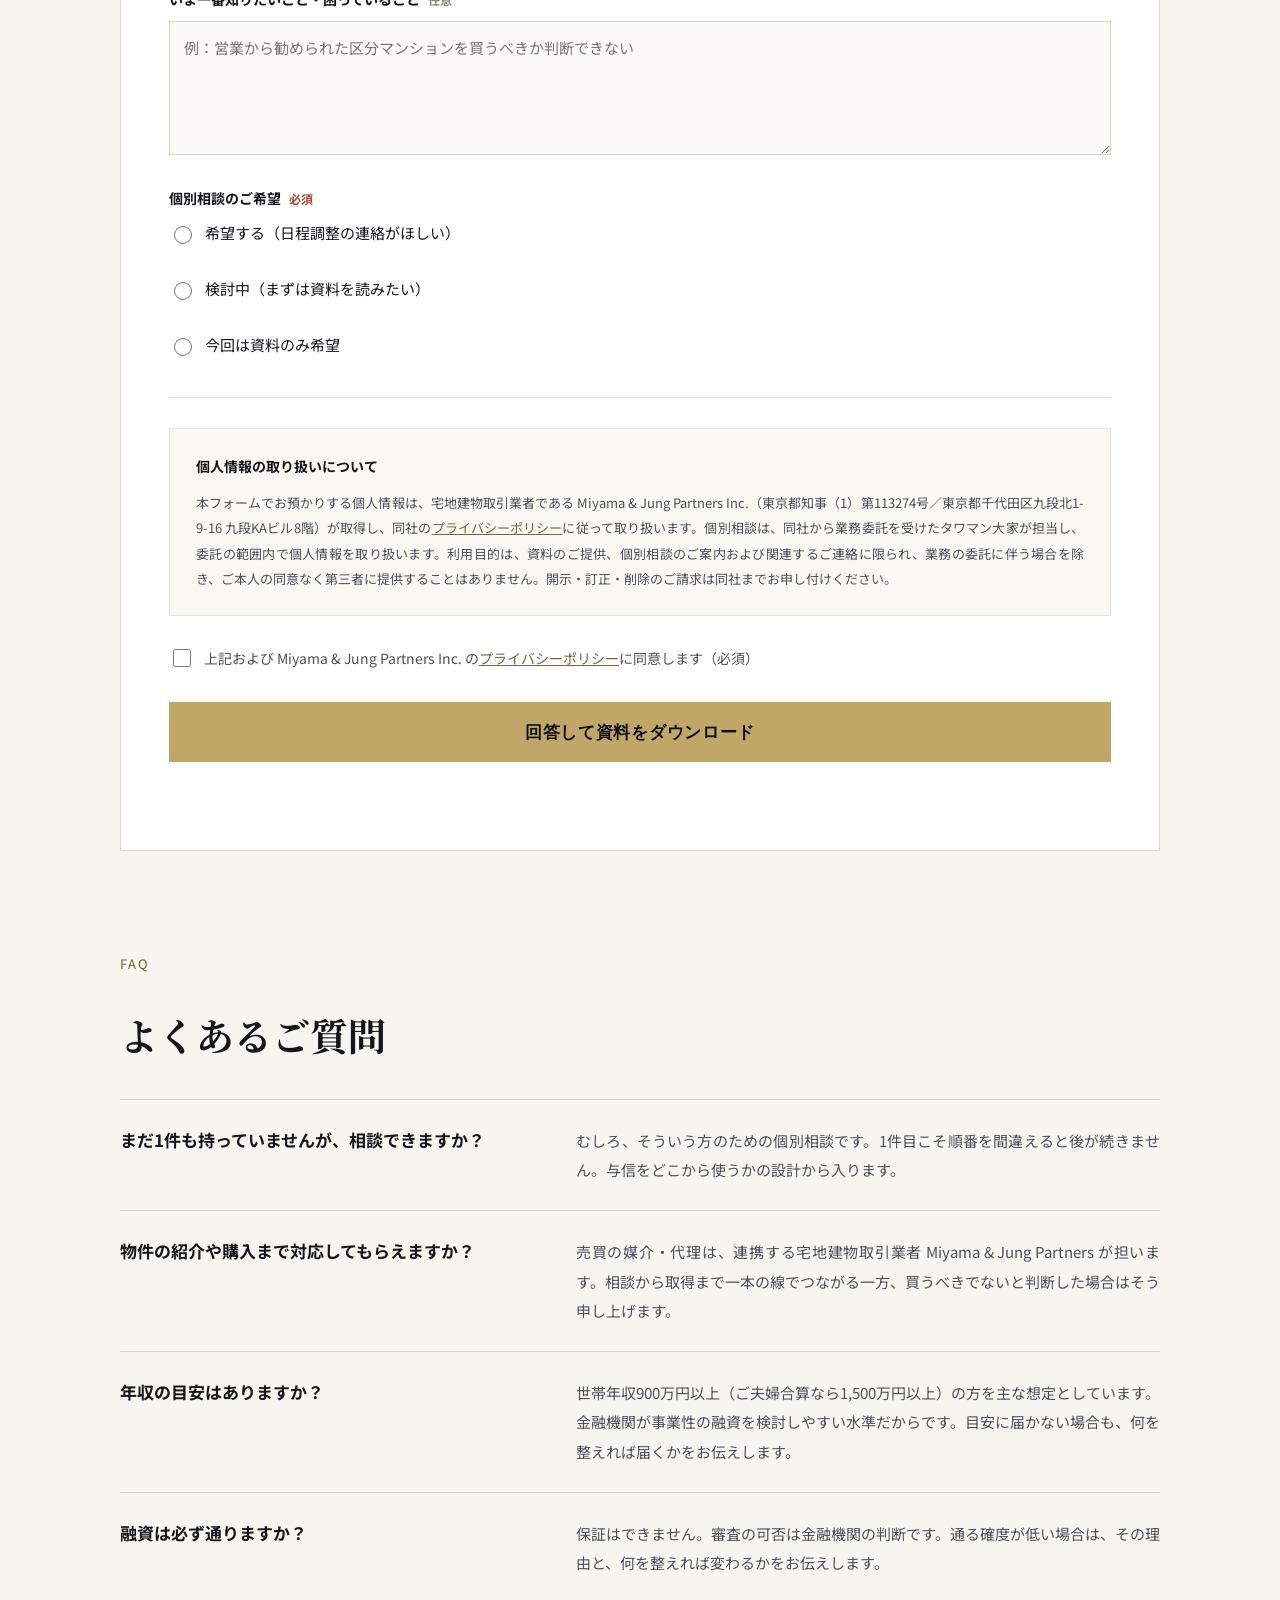
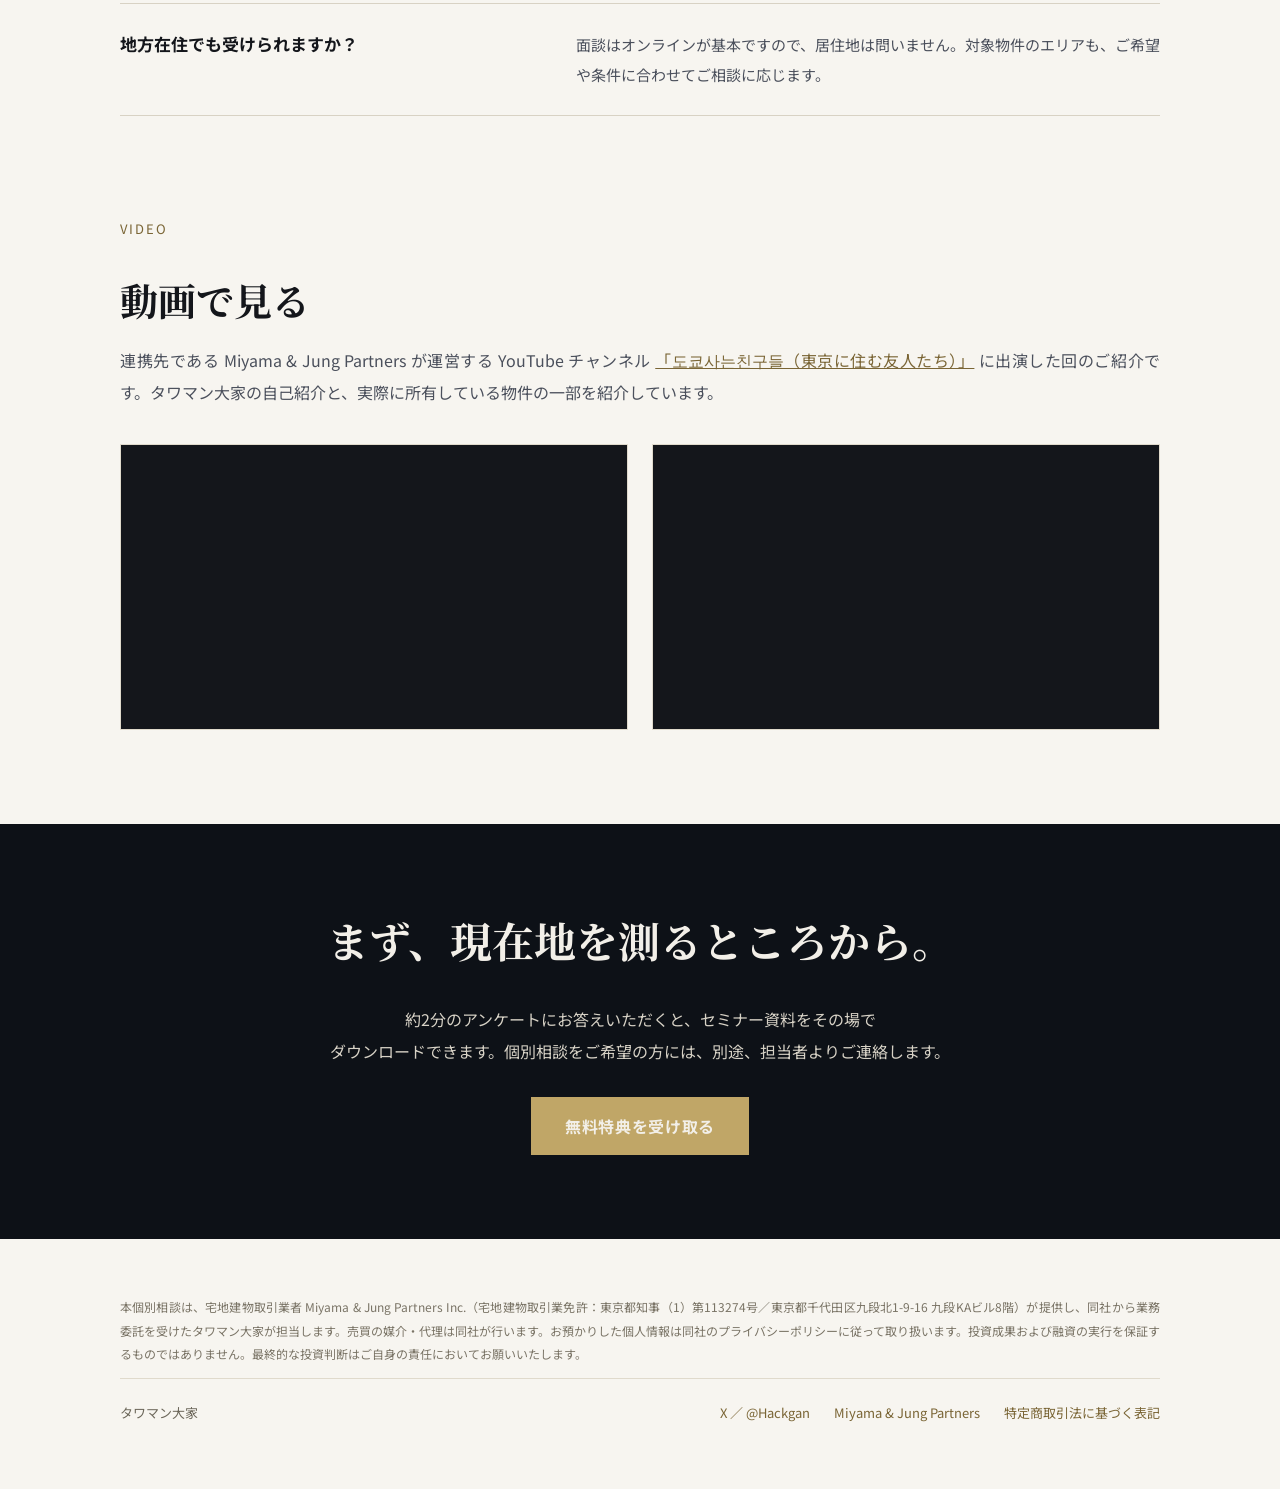
==== commit 232020f5: "買える物件価格の試算：返済負担率の初期値を30%に Co-Authored-By: Claude Opus 5.5 <noreply@anthropic.com> Claude-Session: ht" ====
--- a/index.html
+++ b/index.html
@@ -283,7 +283,7 @@
           </div>
           <div class="field">
             <label for="l-ratio">返済負担率</label>
-            <div class="unit-input"><select id="l-ratio" name="ratio"><option value="20">20</option><option value="25">25</option><option value="30">30</option><option value="35" selected>35</option></select><span>%</span></div>
+            <div class="unit-input"><select id="l-ratio" name="ratio"><option value="20">20</option><option value="25">25</option><option value="30" selected>30</option><option value="35">35</option></select><span>%</span></div>
           </div>
         </div>
         <dl class="loan-result" aria-live="polite">
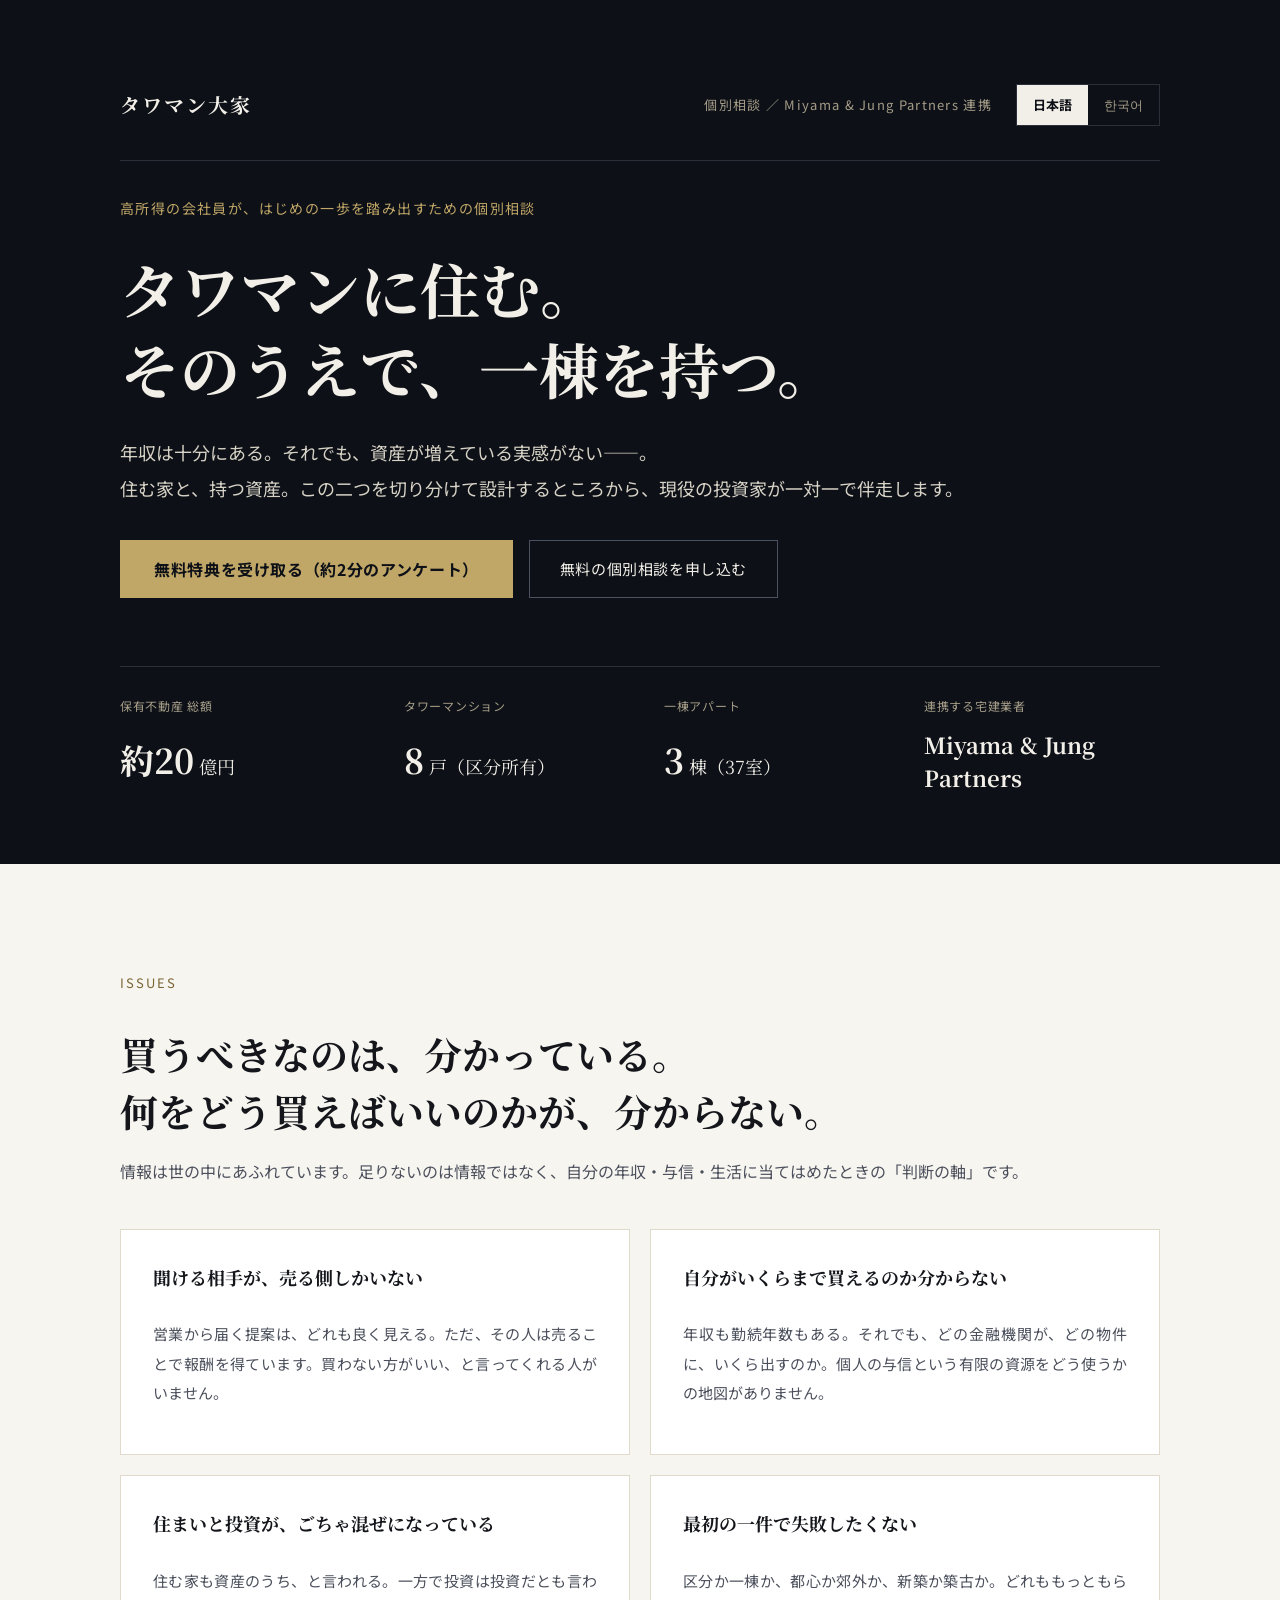
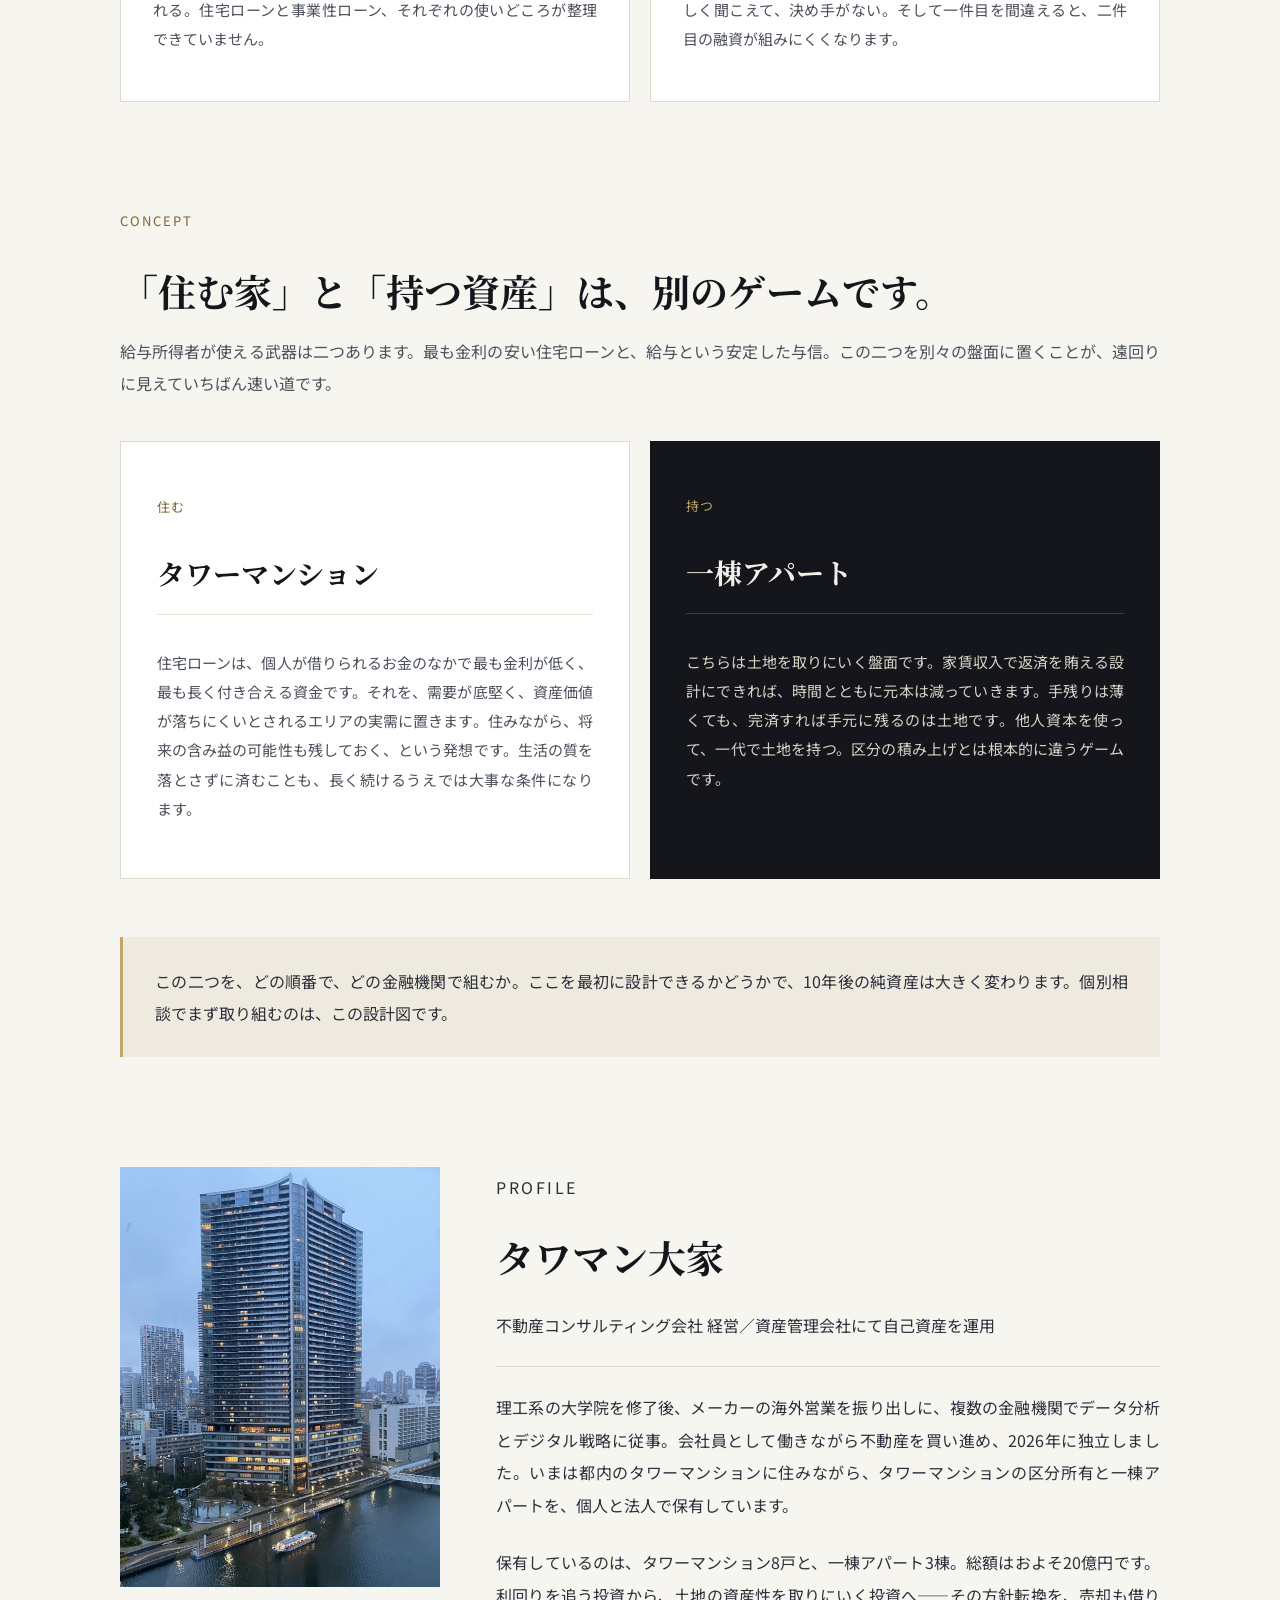
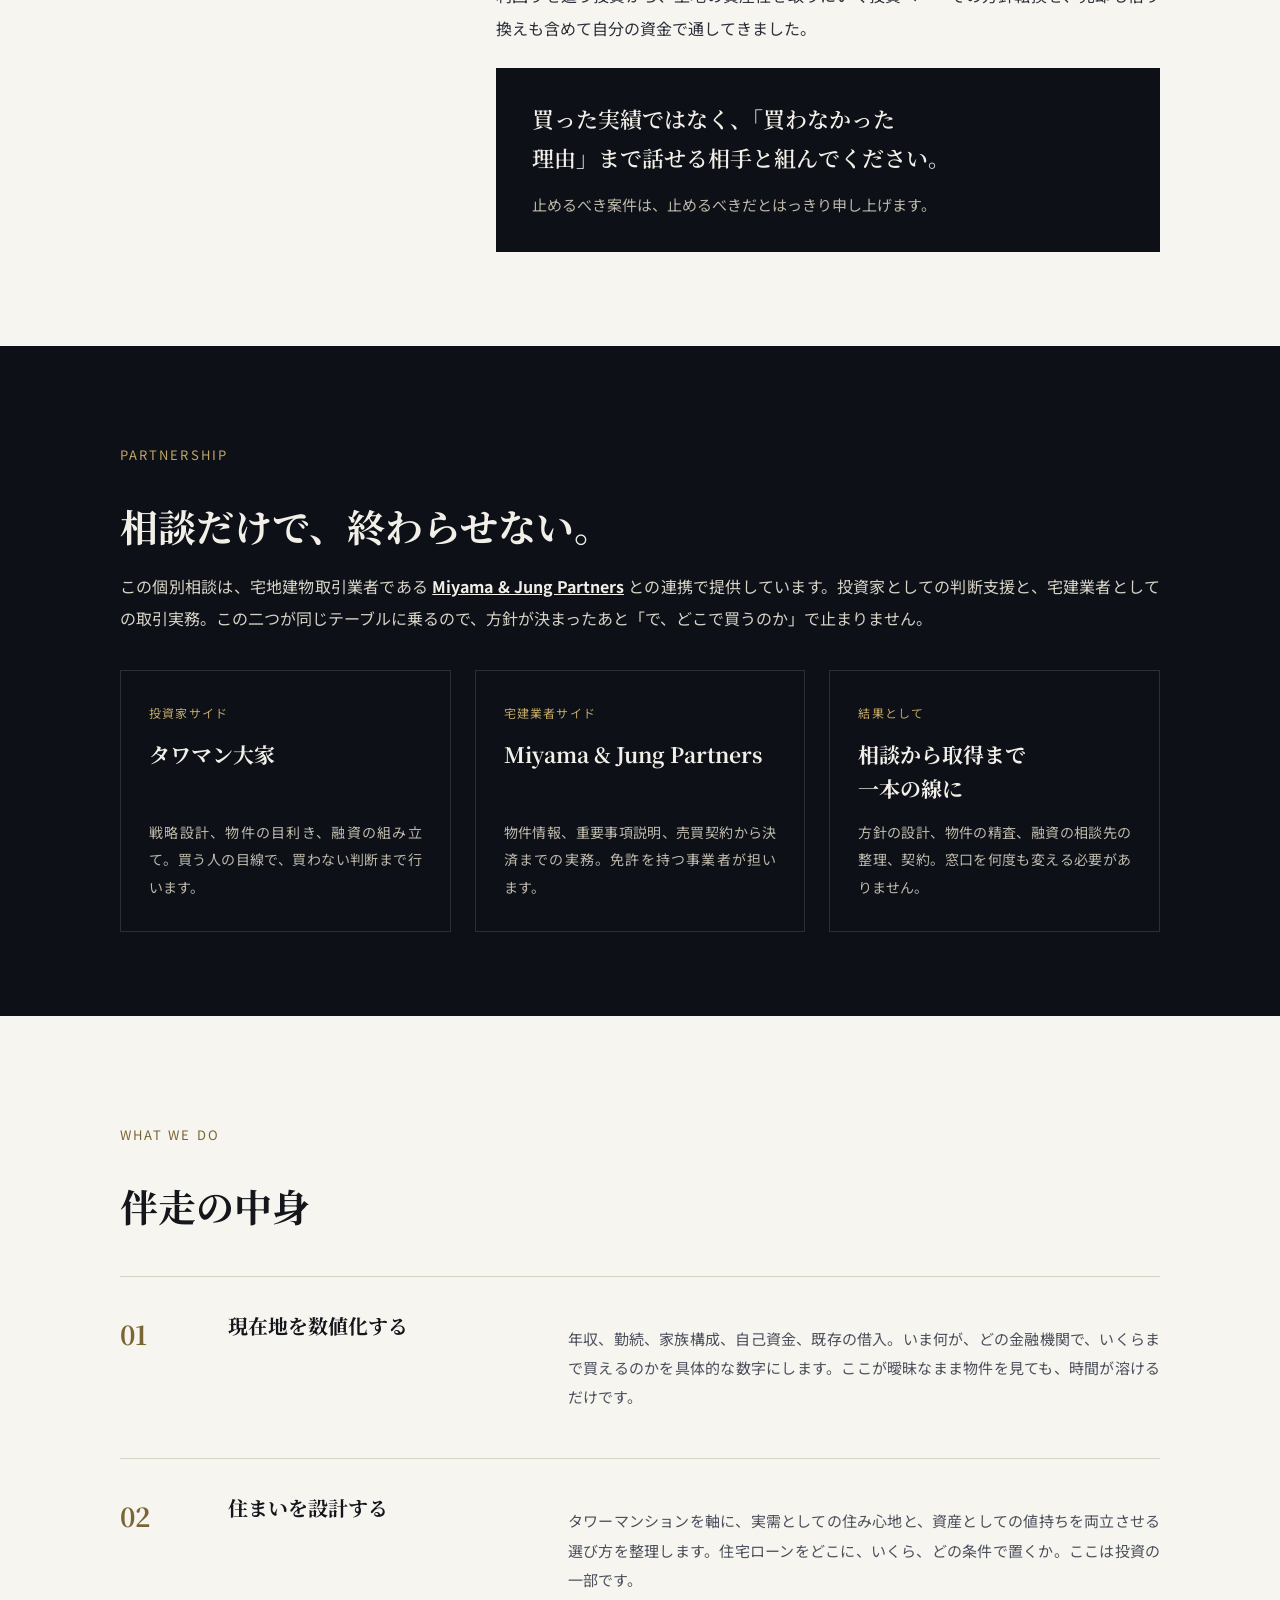
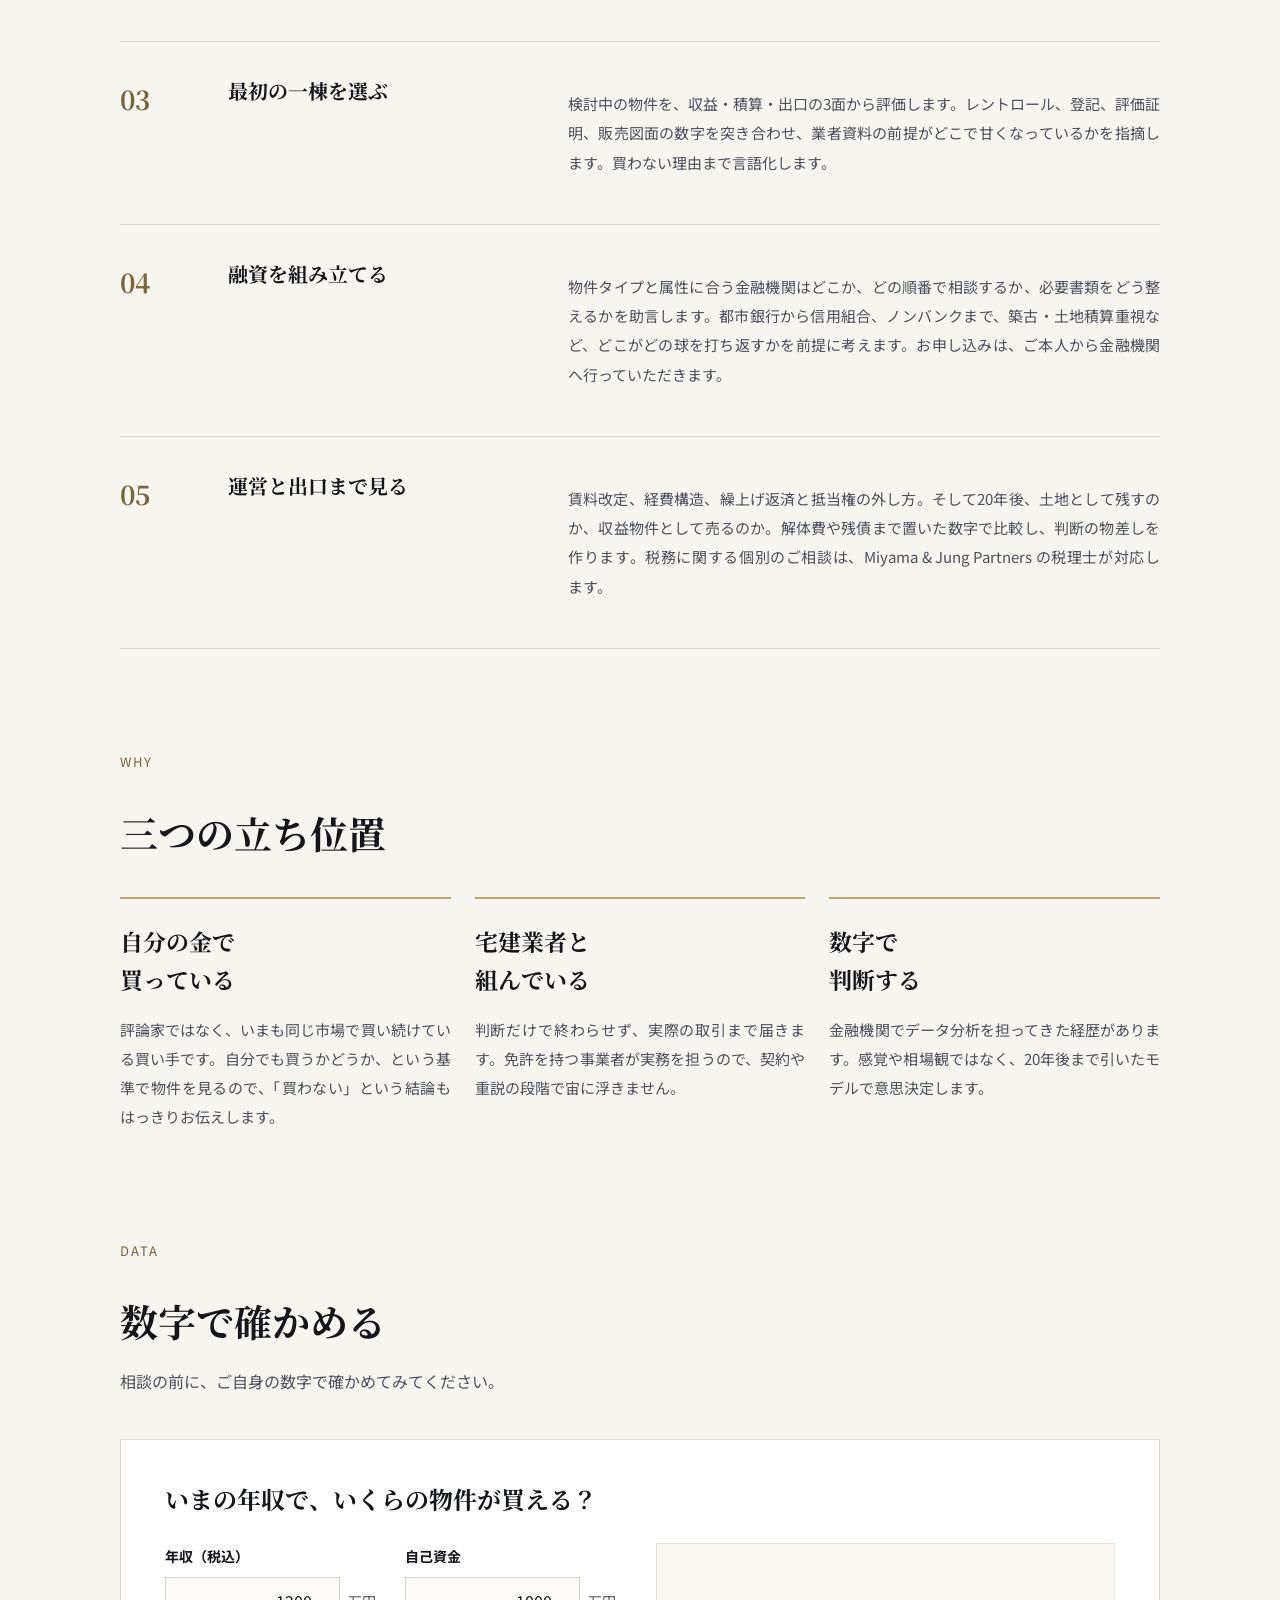
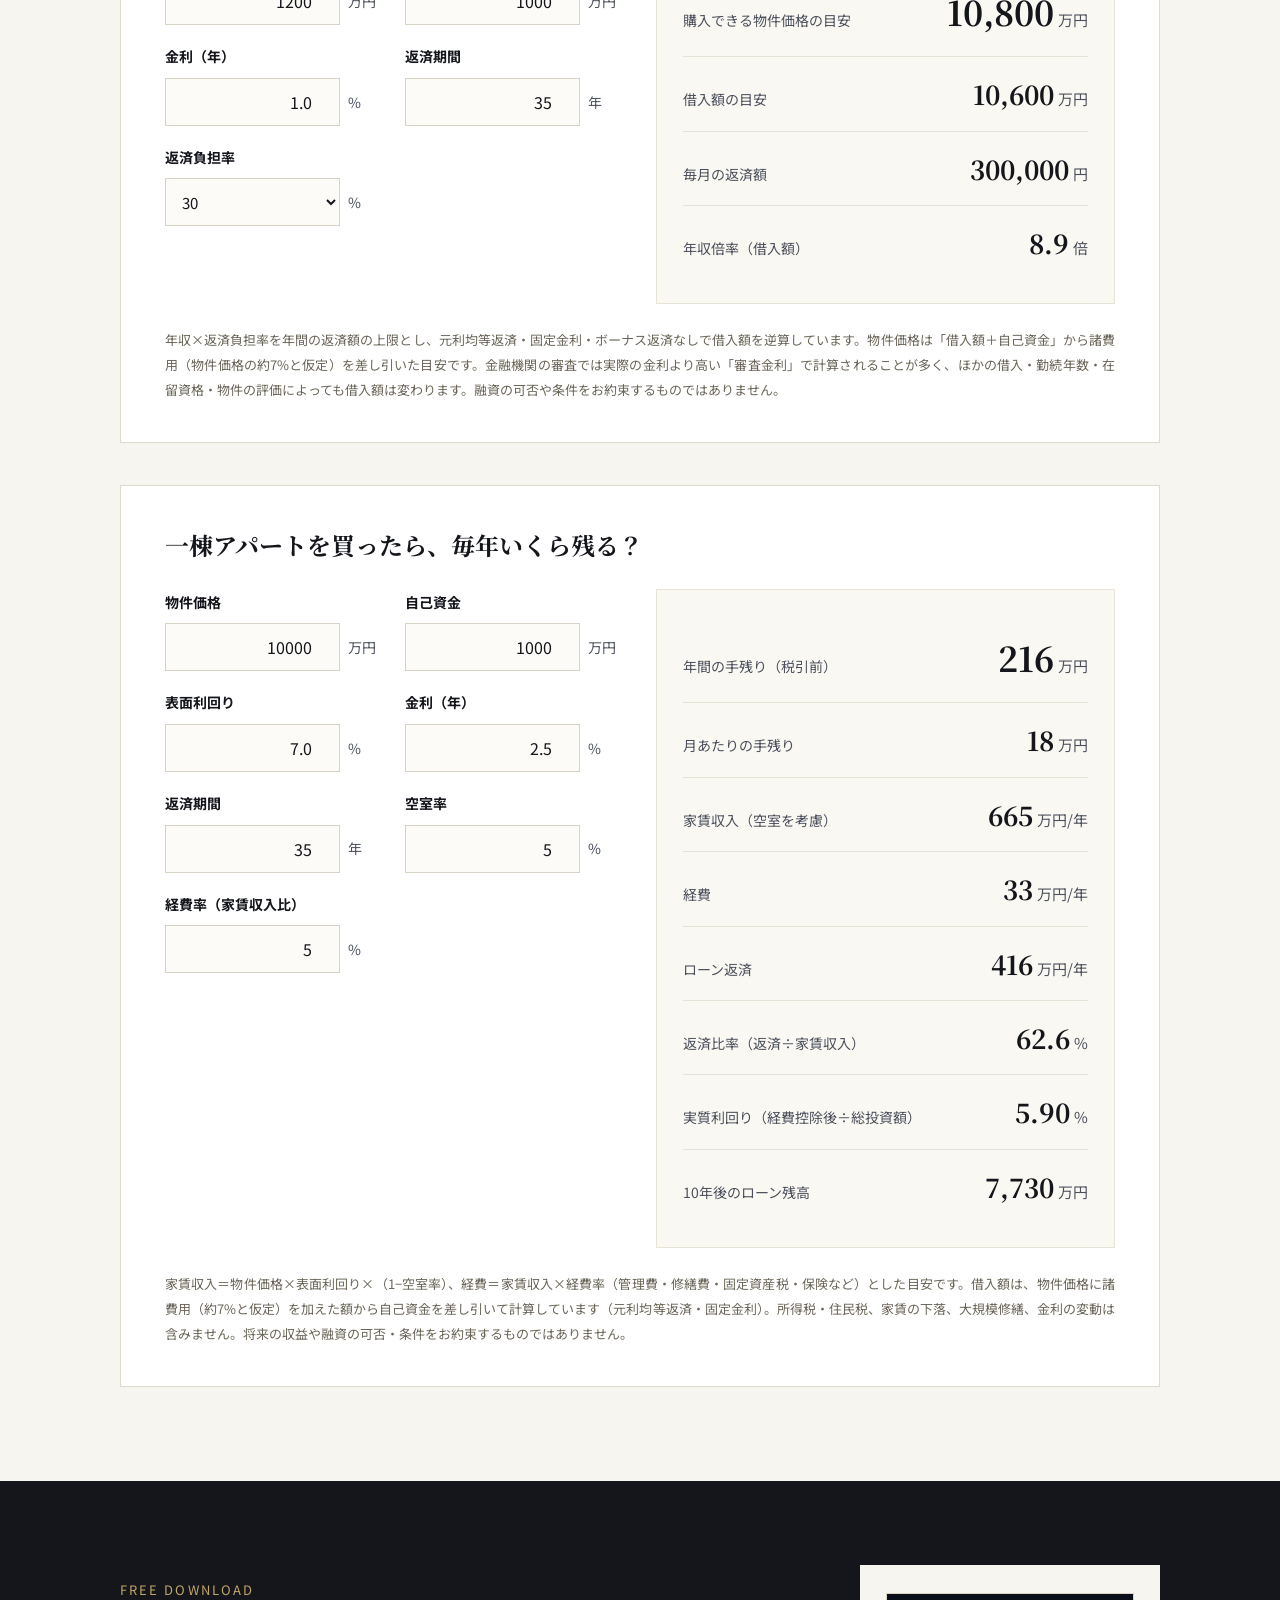
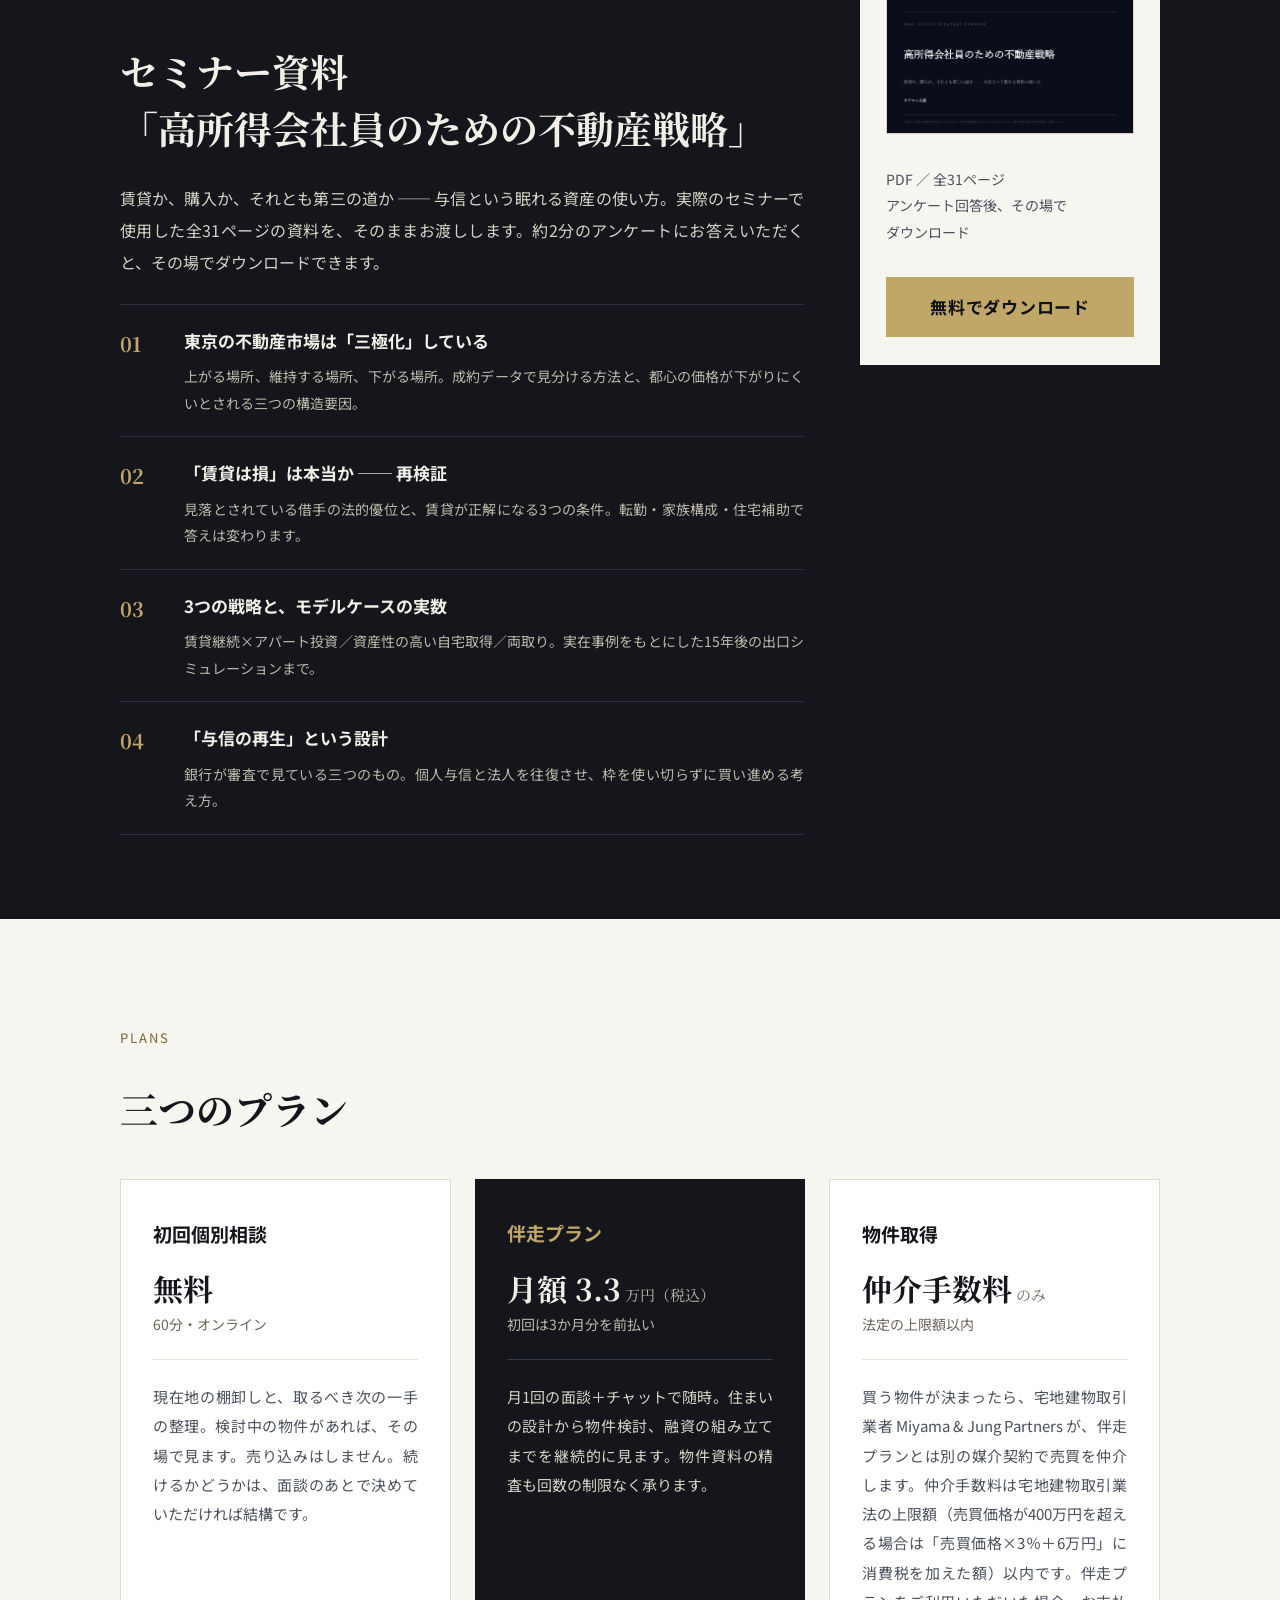
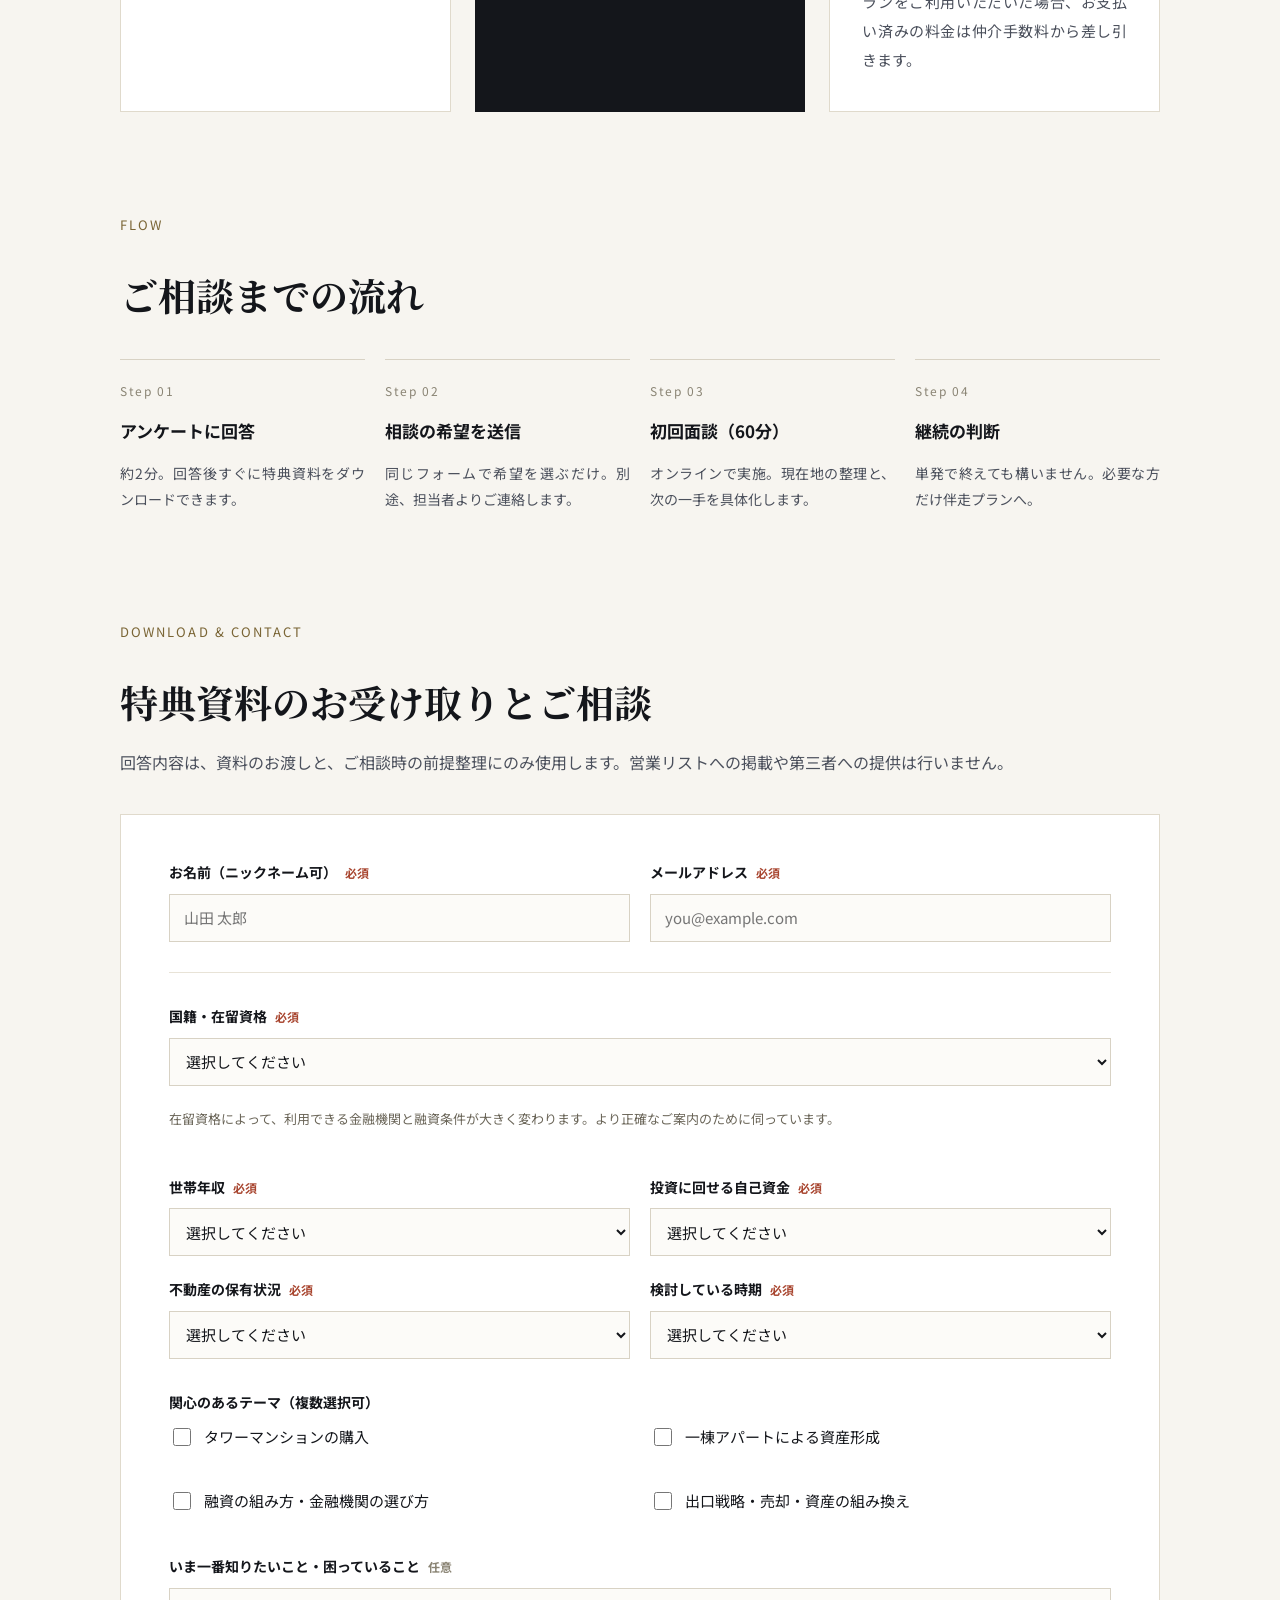
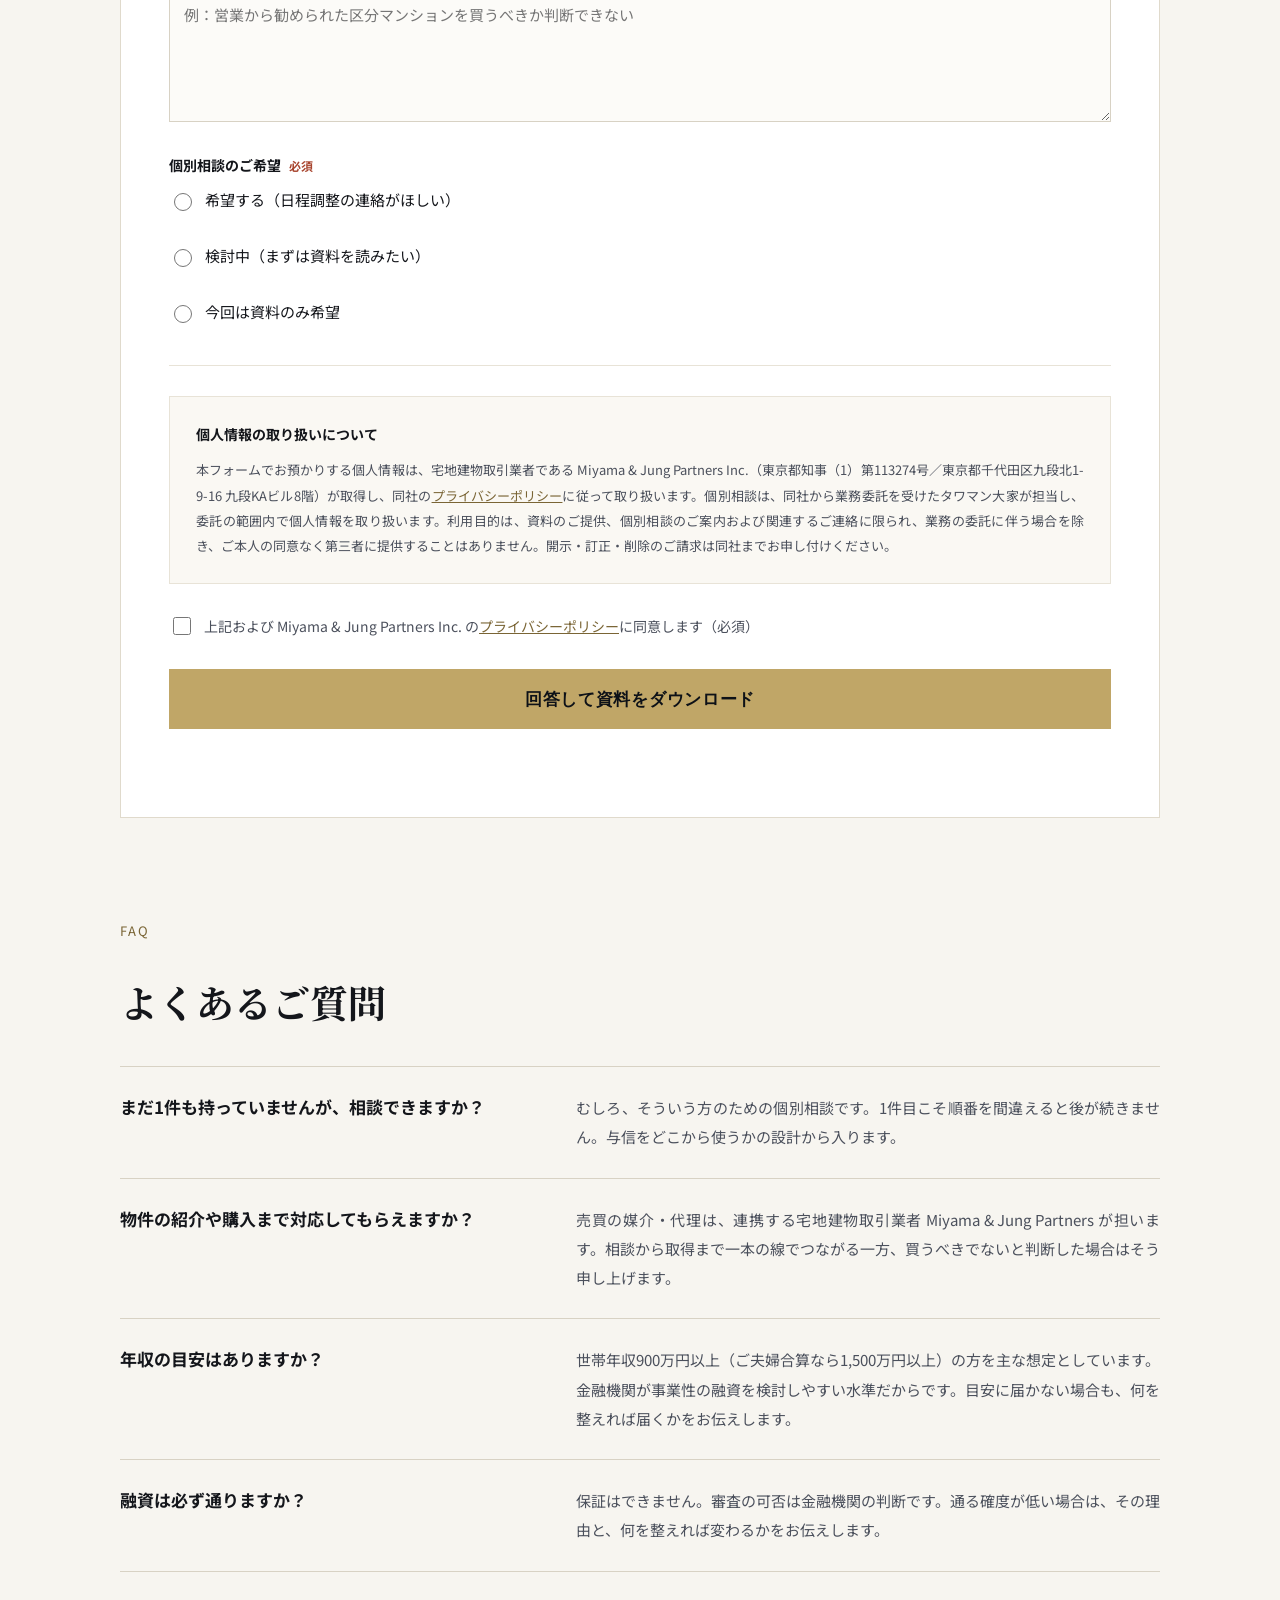
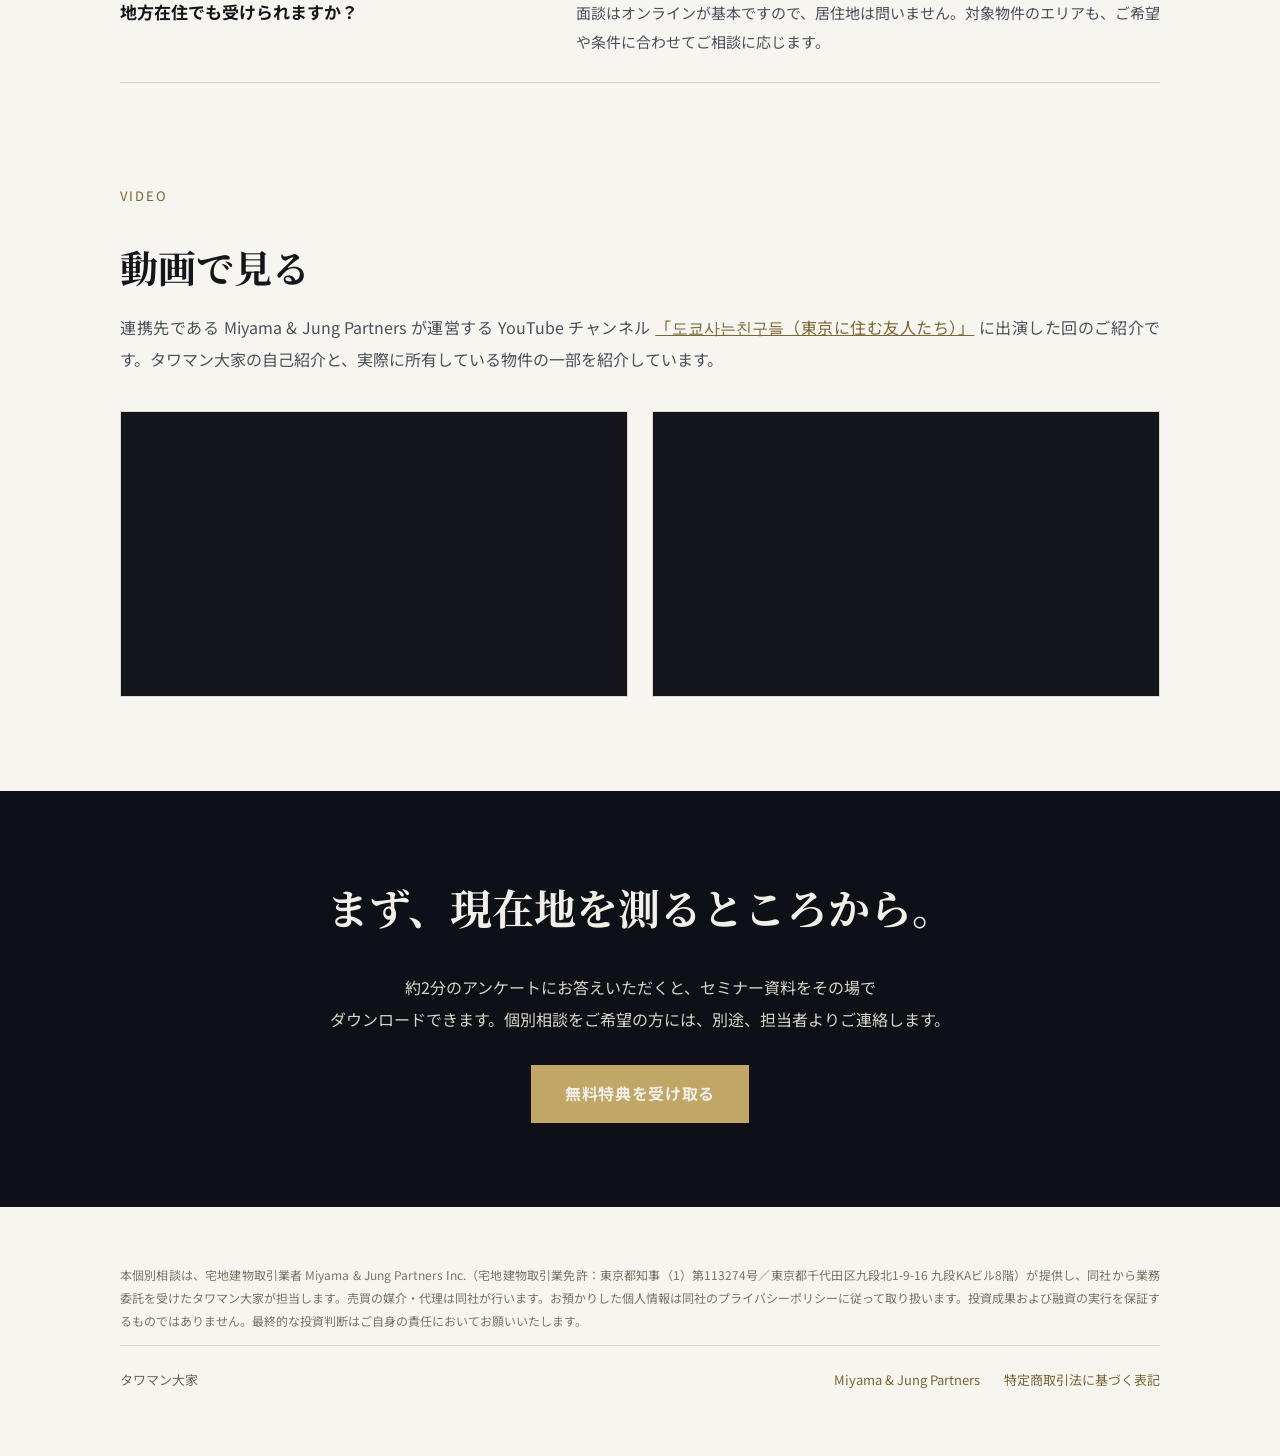
==== commit 86324514: "X（@Hackgan）へのリンクと記述を削除 プロフィールのフォローボタン、プロフィール本文の「Xでは…公開しています」、フッターのリンクを日韓両方から削除。使われなくなった .btn-outline" ====
--- a/index.html
+++ b/index.html
@@ -140,7 +140,6 @@
 
       <div class="profile-aside">
         <img class="profile-photo" src="assets/tower.jpg" alt="タワーマンション" width="1232" height="1636" loading="lazy">
-        <a class="btn-outline" href="https://x.com/Hackgan" target="_blank" rel="noopener">X ／ @Hackgan をフォロー</a>
       </div>
 
       <div class="profile-main">
@@ -149,7 +148,7 @@
         <p class="profile-role">不動産コンサルティング会社 経営／資産管理会社にて自己資産を運用</p>
         <div class="rule"></div>
         <p>理工系の大学院を修了後、メーカーの海外営業を振り出しに、複数の金融機関でデータ分析とデジタル戦略に従事。会社員として働きながら不動産を買い進め、2026年に独立しました。いまは都内のタワーマンションに住みながら、タワーマンションの区分所有と一棟アパートを、個人と法人で保有しています。</p>
-        <p>保有しているのは、タワーマンション8戸と、一棟アパート3棟。総額はおよそ20億円です。利回りを追う投資から、土地の資産性を取りにいく投資へ——その方針転換を、売却も借り換えも含めて自分の資金で通してきました。Xでは取得価格、金利、毎月の返済額まで実数で公開しています。</p>
+        <p>保有しているのは、タワーマンション8戸と、一棟アパート3棟。総額はおよそ20億円です。利回りを追う投資から、土地の資産性を取りにいく投資へ——その方針転換を、売却も借り換えも含めて自分の資金で通してきました。</p>
 
         <div class="quote">
           <p class="quote-main">買った実績ではなく、「買わなかった理由」まで話せる相手と組んでください。</p>
@@ -714,7 +713,6 @@
     <div class="footer-row">
       <div>タワマン大家</div>
       <div class="footer-links">
-        <a href="https://x.com/Hackgan" target="_blank" rel="noopener">X ／ @Hackgan</a>
         <a href="https://www.miyamaandjung.com/" target="_blank" rel="noopener">Miyama &amp; Jung Partners</a>
         <a href="tokushoho/">特定商取引法に基づく表記</a>
       </div>
--- a/assets/style.css
+++ b/assets/style.css
@@ -205,12 +205,6 @@
 .profile-role { font-size: 15px; line-height: 1.9; color: var(--ink-soft); }
 .profile-sub { font-size: 17px; font-weight: 400; color: var(--ink-mute); }
 
-.btn-outline {
-  display: flex; align-items: center; justify-content: center;
-  min-height: 52px; border: 1px solid var(--line-dark); background: var(--card);
-  font-size: 14px; font-weight: 700; text-decoration: none; color: var(--ink);
-}
-.btn-outline:hover { background: #FBFAF7; color: var(--ink); }
 
 .quote {
   background: var(--deep); color: var(--on-deep);
